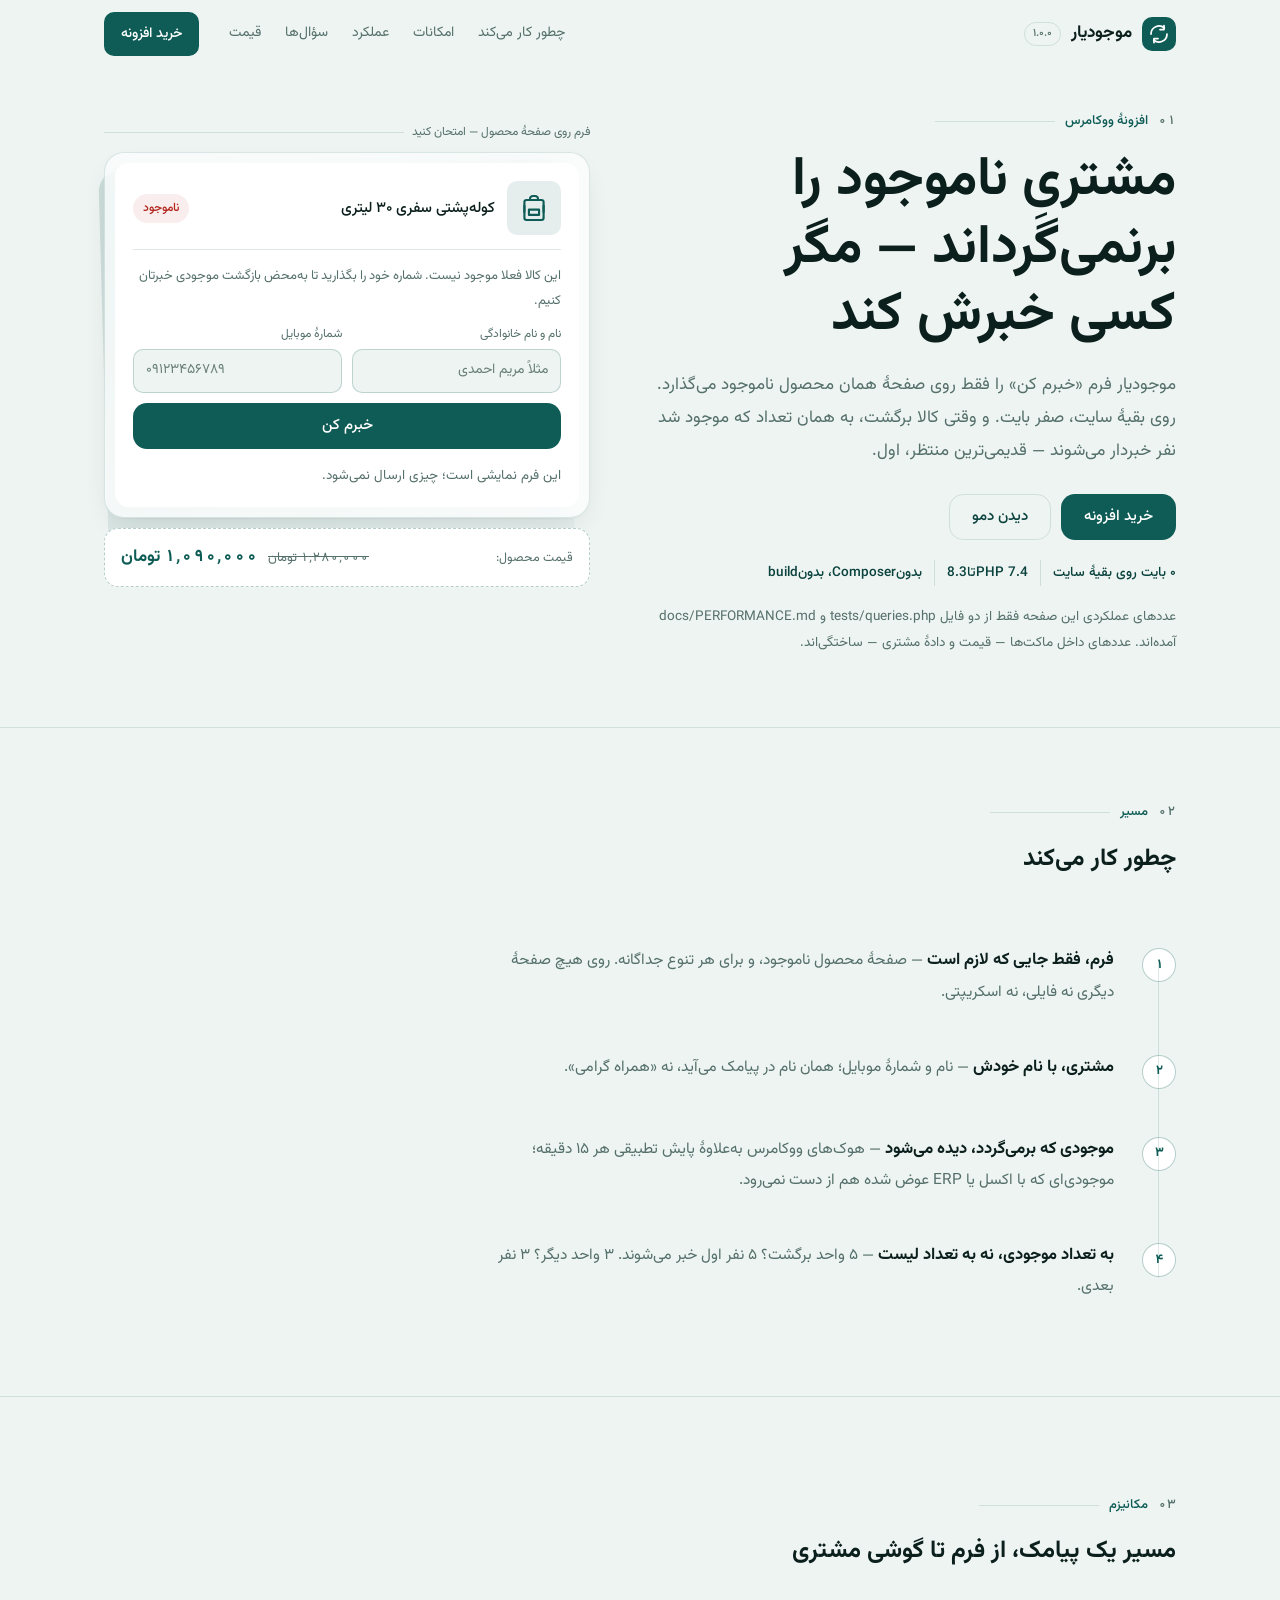
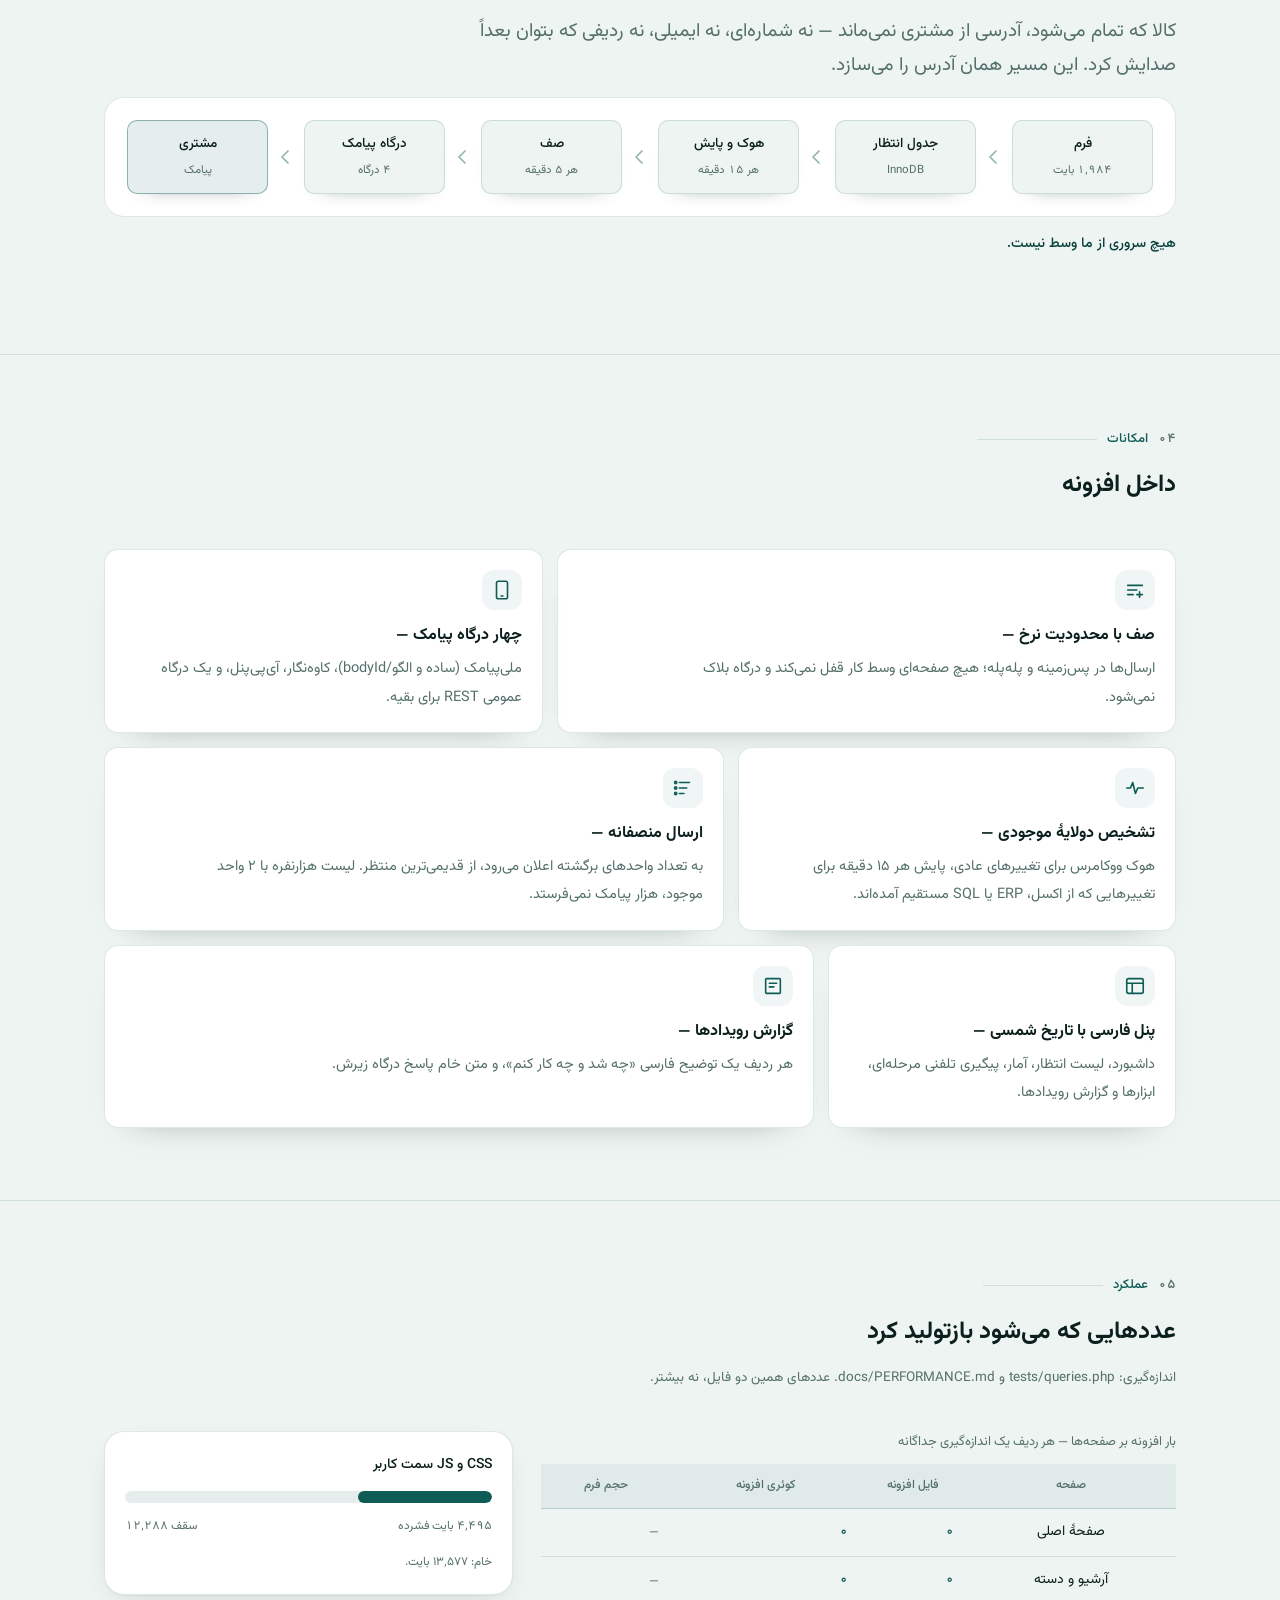
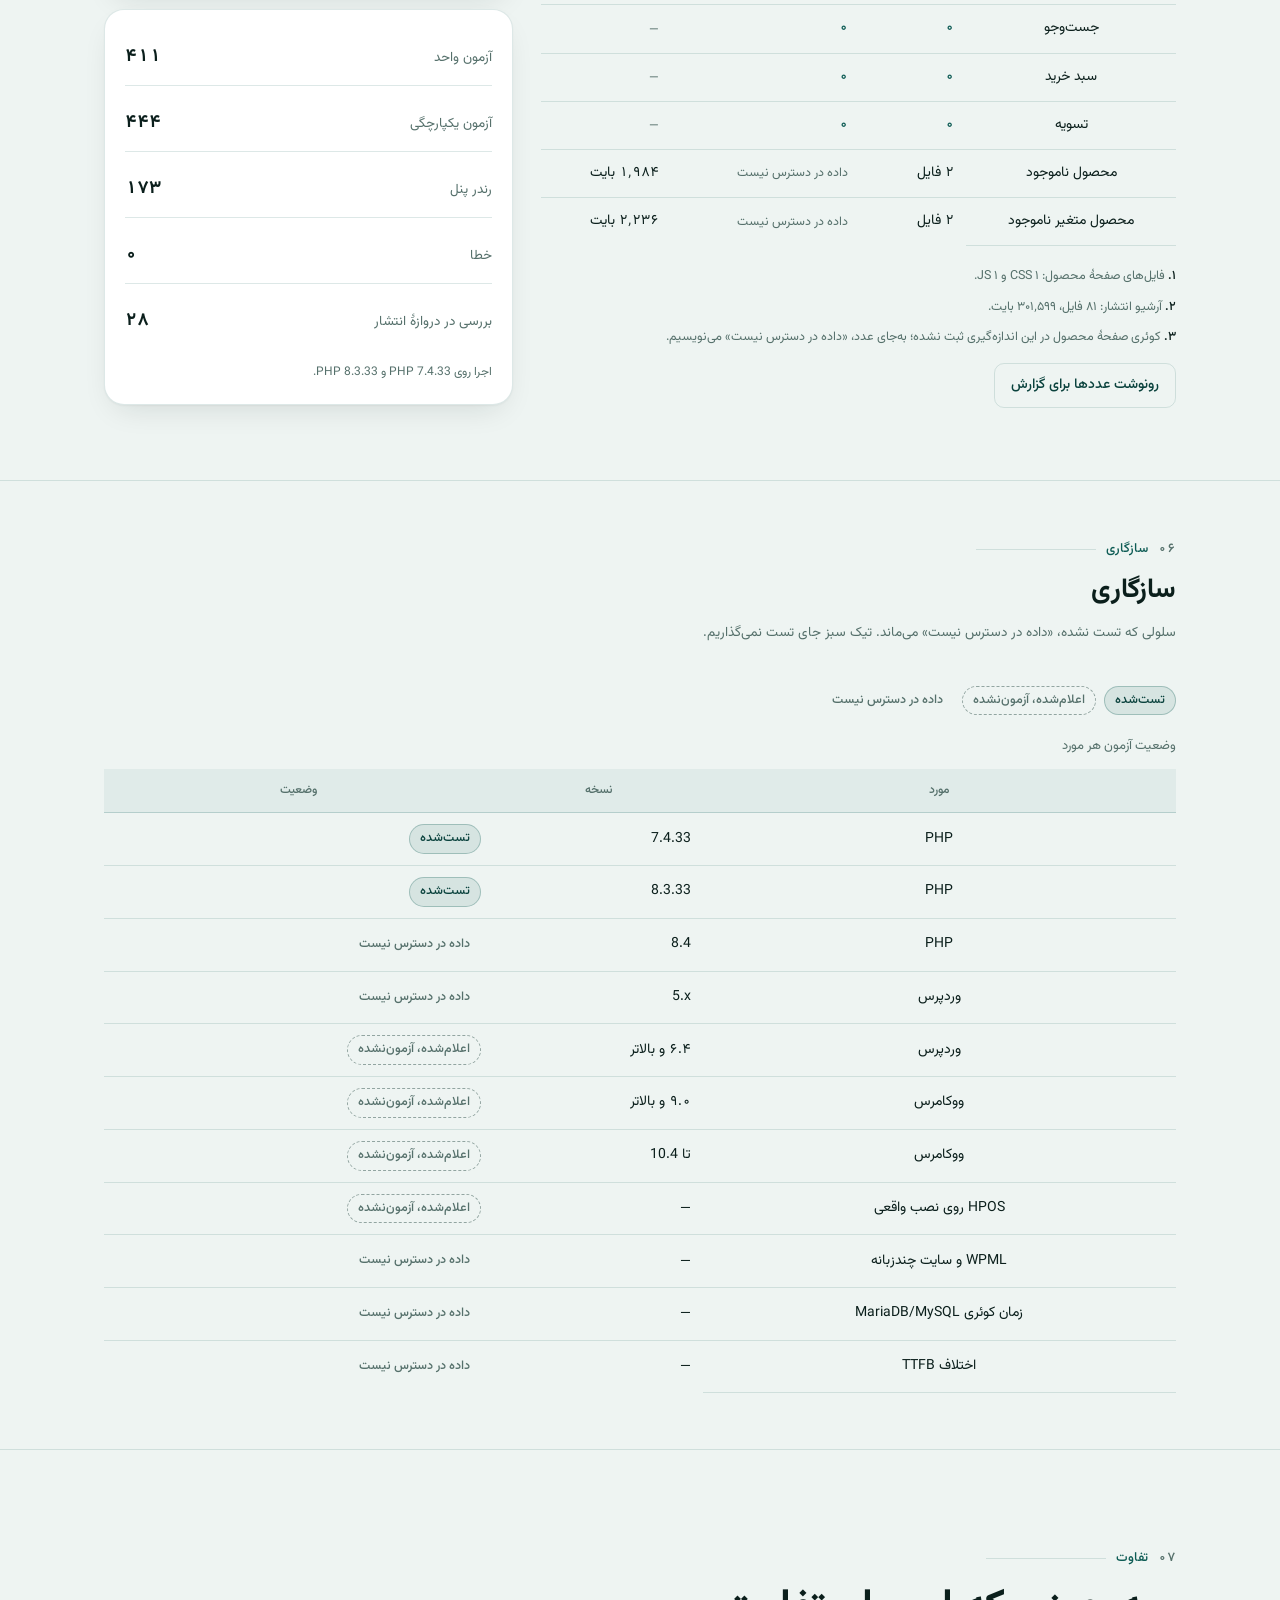
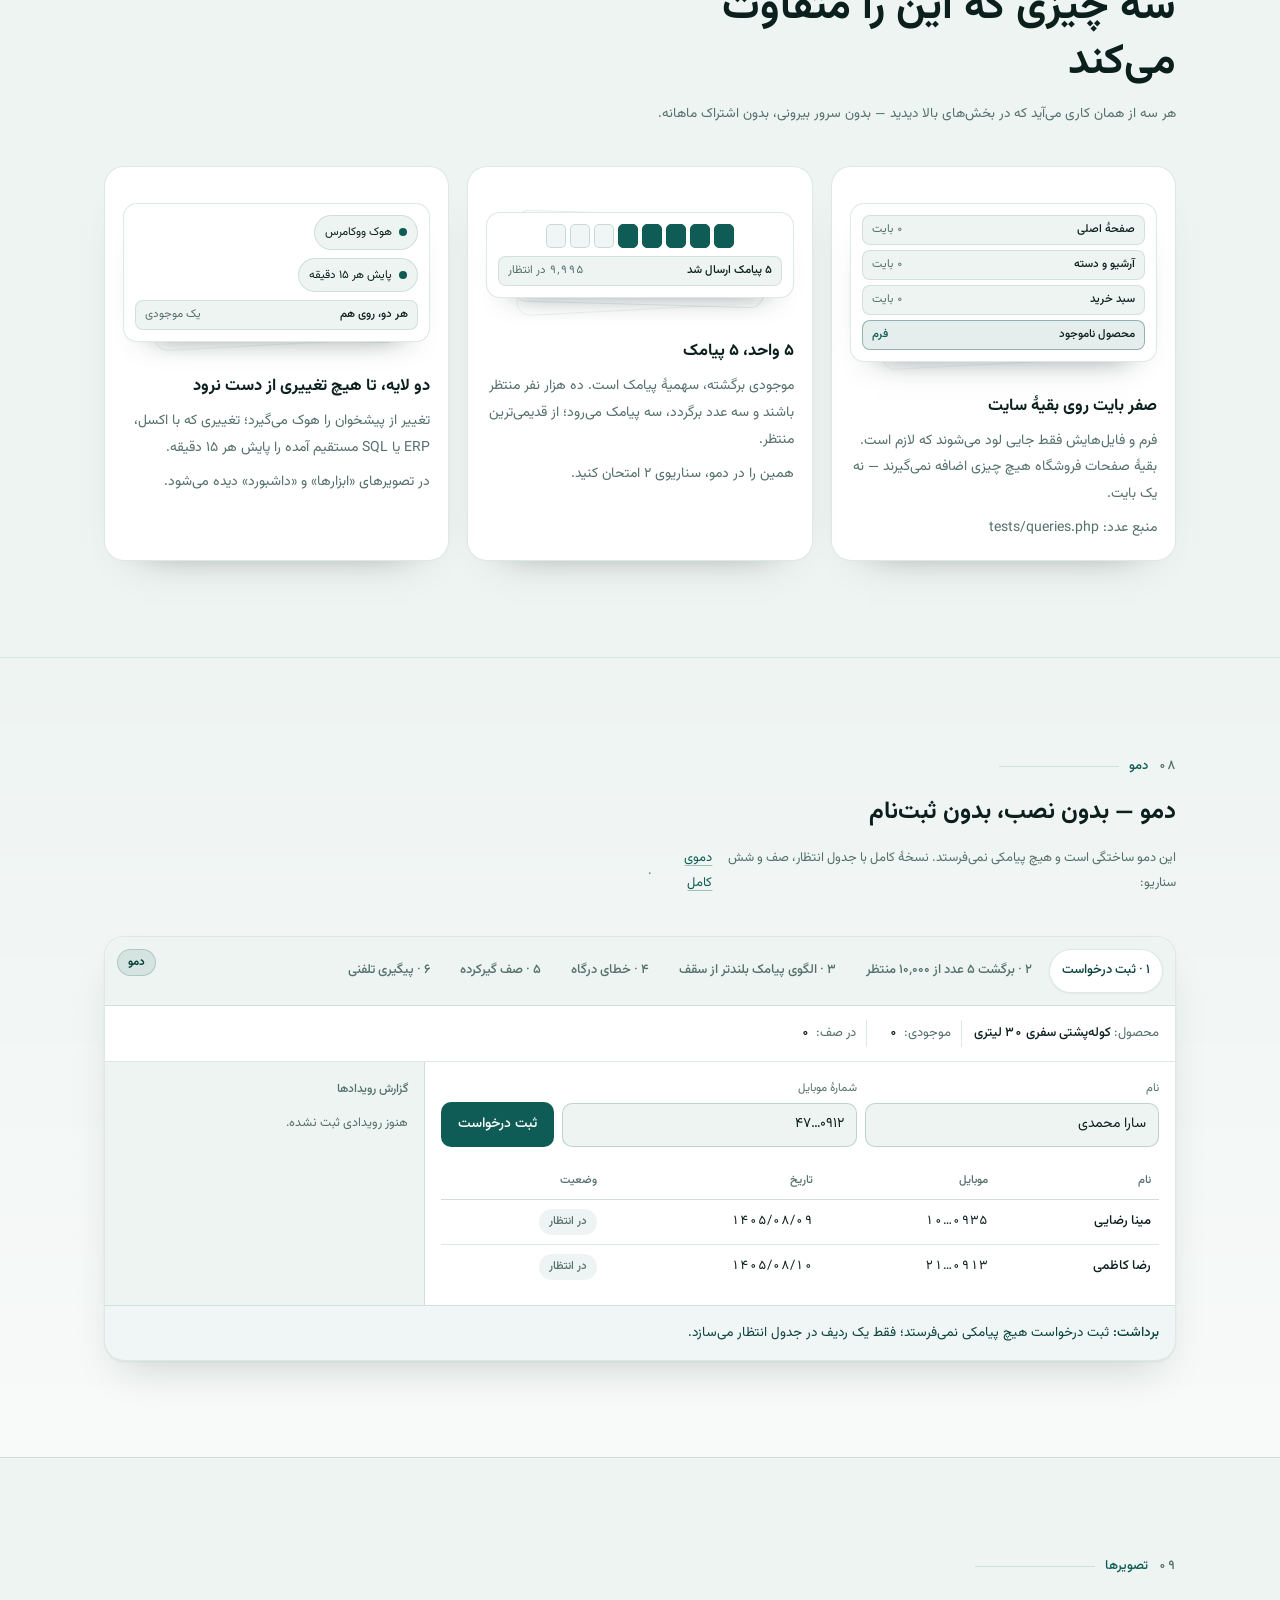
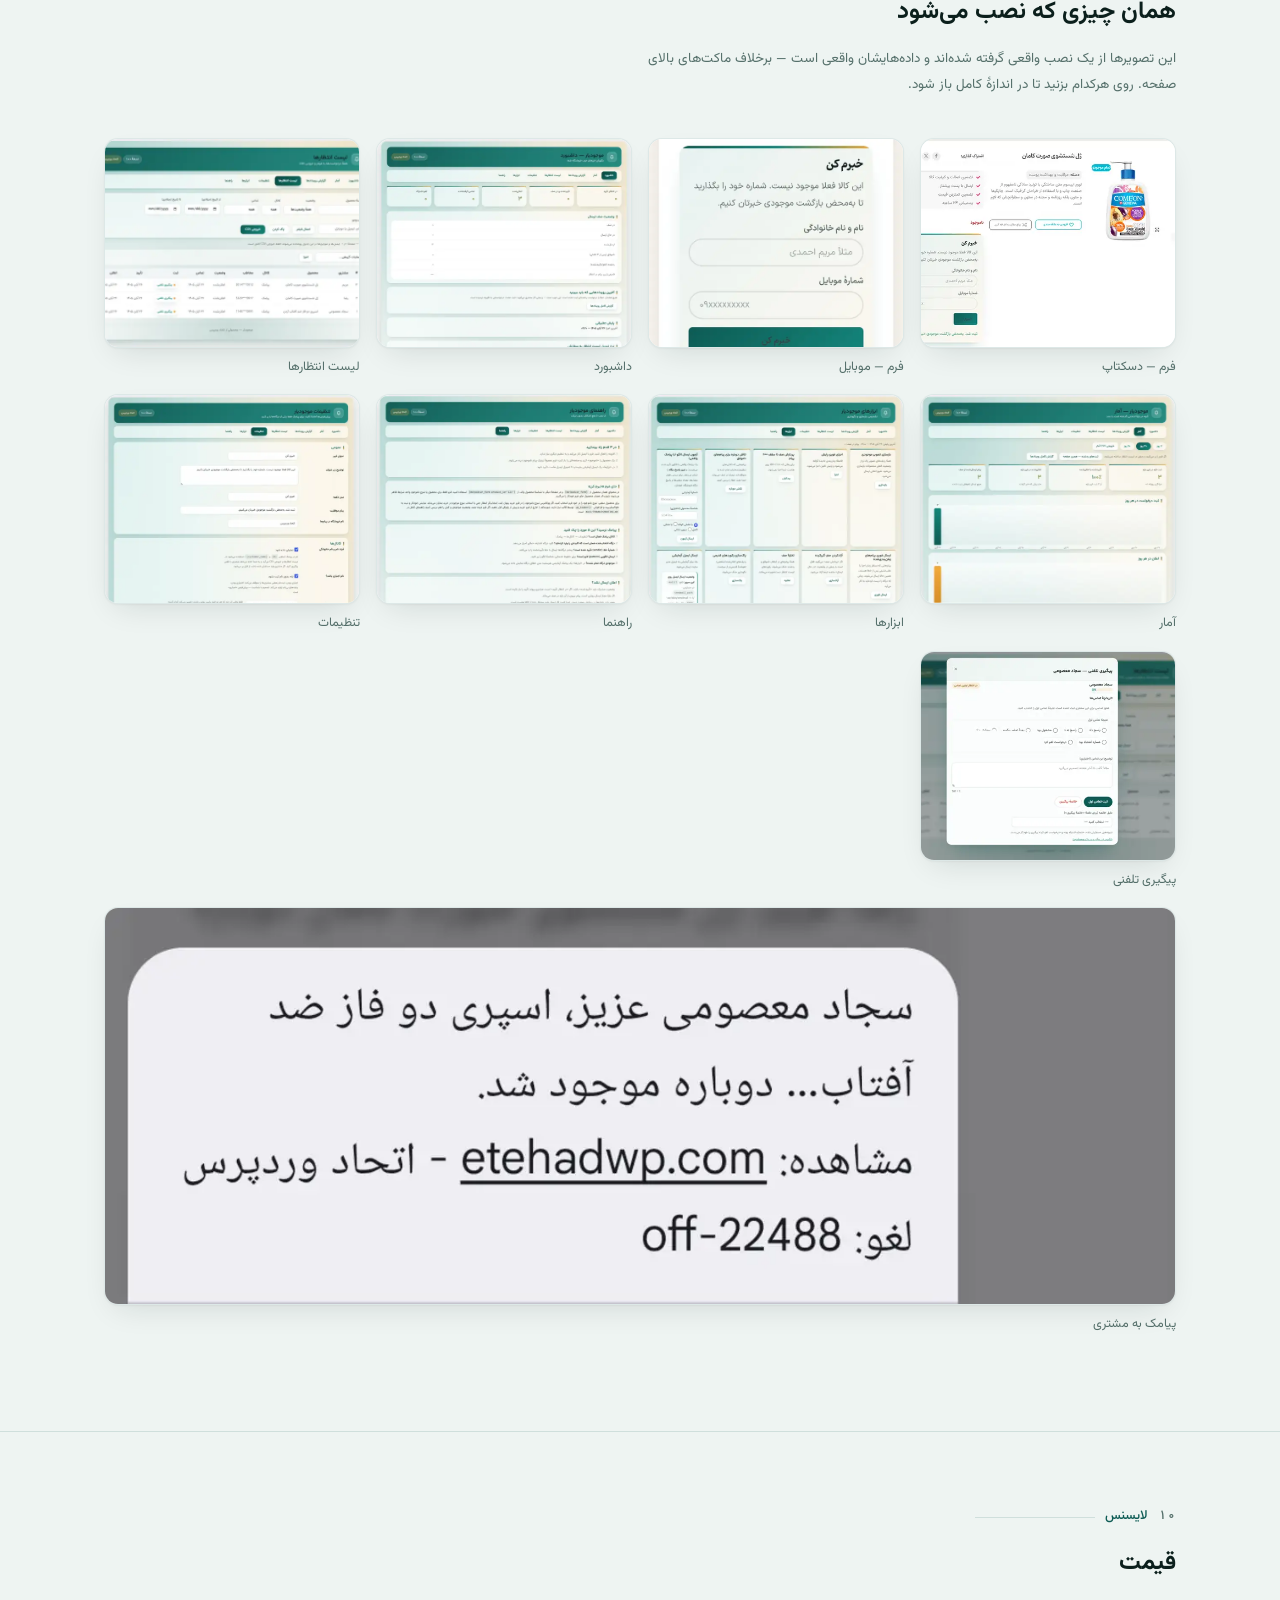
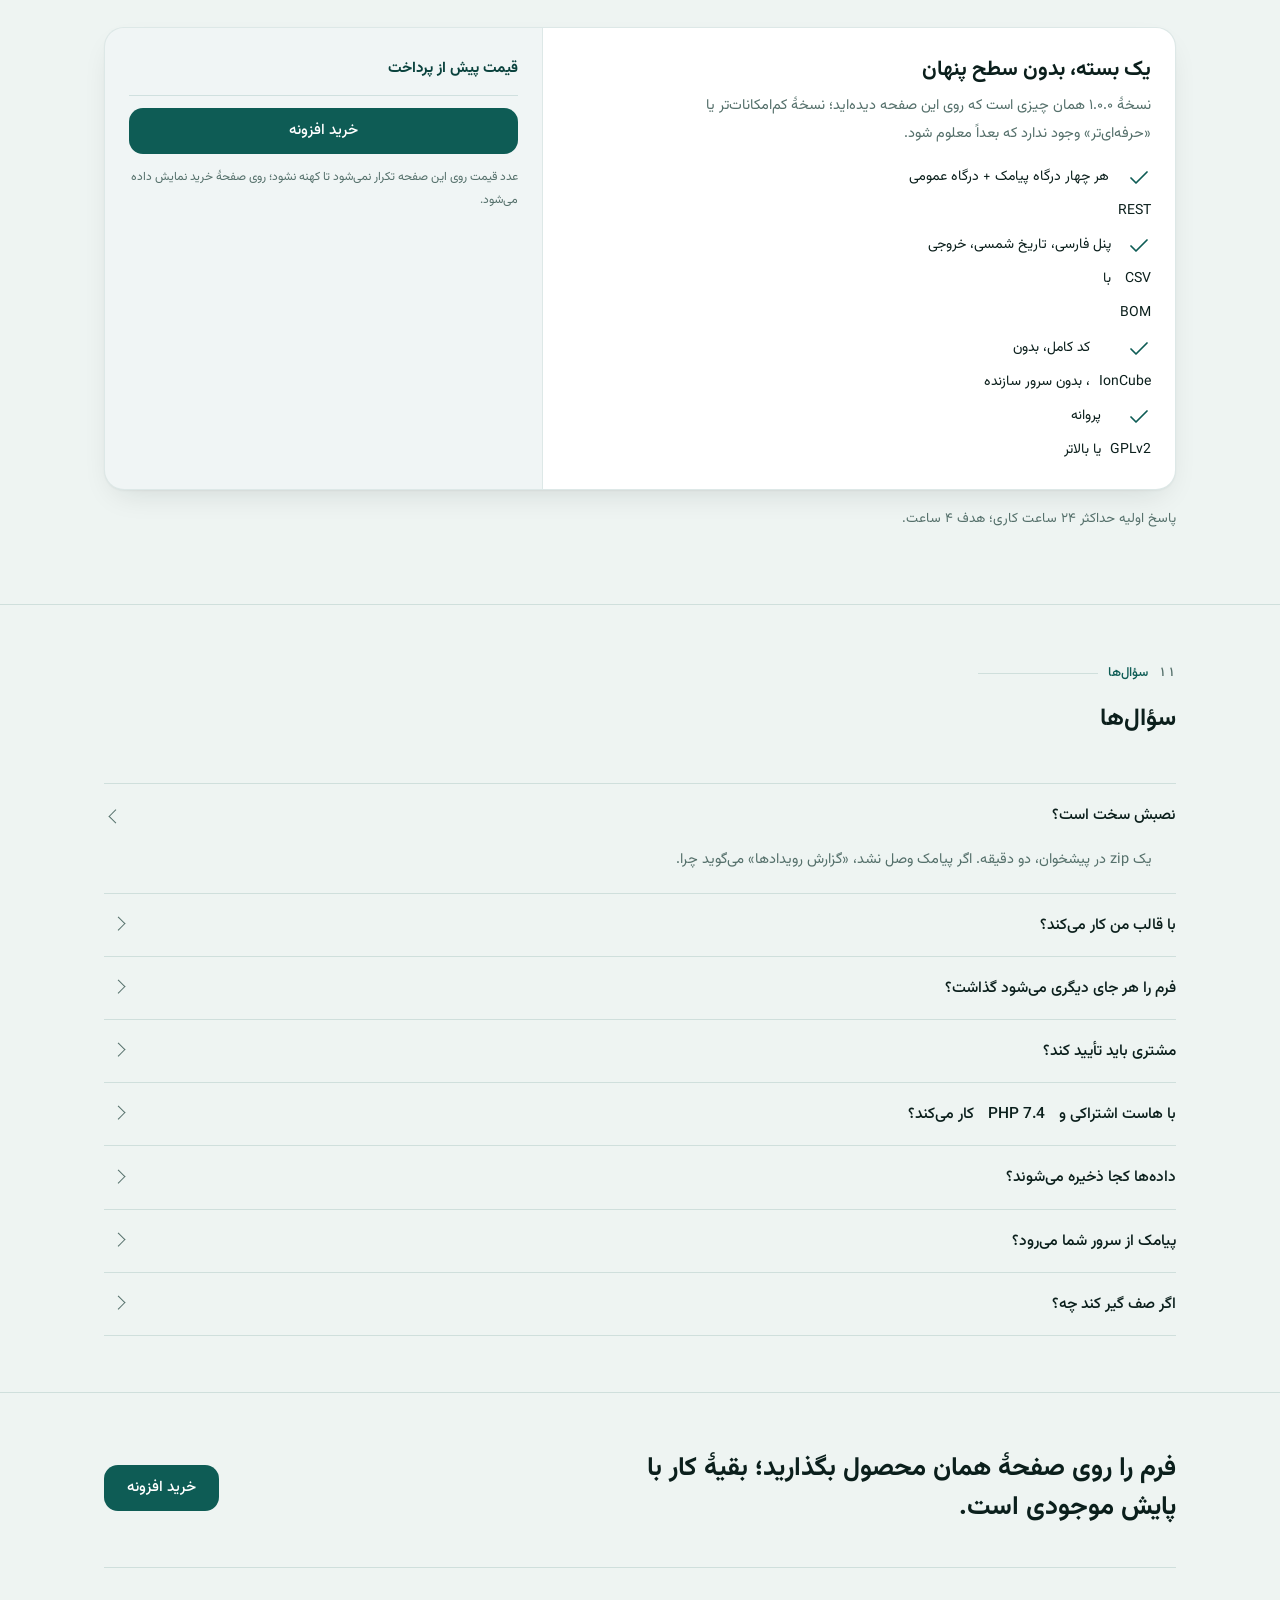
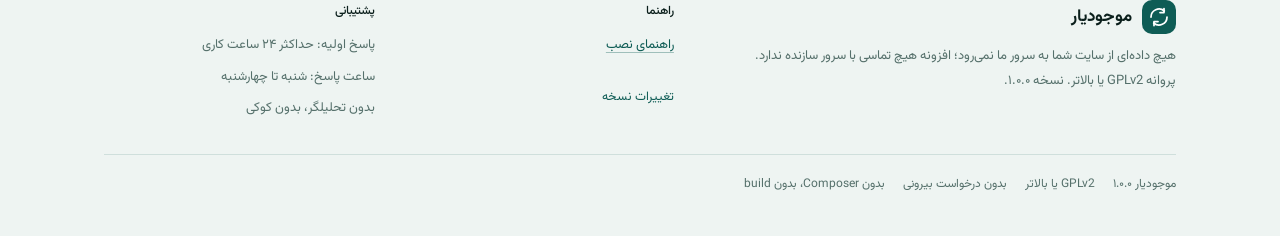
==== index.html @ 6d0782ad "Sell the product, not the gaps: replace section 07 and add depth - delete «چیزهایی که موجودیار ندارد" ====
<!DOCTYPE html>
<html lang="fa-IR" dir="rtl">
<head>
<meta charset="utf-8">
<meta name="viewport" content="width=device-width, initial-scale=1, viewport-fit=cover">
<title>موجودیار — فرم «خبرم کن» برای کالاهای ناموجود ووکامرس</title>
<meta name="description" content="موجودیار فرم «خبرم کن» را فقط روی صفحهٔ همان محصول ناموجود می‌گذارد. روی بقیهٔ سایت، صفر بایت. وقتی کالا برگشت، به تعداد واحدهای برگشته پیامک می‌رود؛ قدیمی‌ترین منتظر، اول.">
<meta name="color-scheme" content="light">
<meta name="theme-color" content="#EEF4F2">
<meta property="og:type" content="website">
<meta property="og:locale" content="fa_IR">
<meta property="og:site_name" content="موجودیار">
<meta property="og:title" content="موجودیار — فرم «خبرم کن» برای کالاهای ناموجود ووکامرس">
<meta property="og:description" content="فرم «خبرم کن» فقط روی صفحهٔ همان محصول ناموجود. وقتی کالا برگشت، به تعداد واحدهای برگشته پیامک می‌رود؛ قدیمی‌ترین منتظر، اول.">
<meta name="twitter:card" content="summary">
<link rel="icon" href="assets/favicon.svg" type="image/svg+xml">
<link rel="preload" href="fonts/Vazirmatn-Regular.woff2" as="font" type="font/woff2" crossorigin>
<link rel="preload" href="fonts/Vazirmatn-Bold.woff2" as="font" type="font/woff2" crossorigin>
<link rel="stylesheet" href="assets/style.css">
<script src="assets/app.js" defer></script>
</head>
<body id="top">

<a class="mjy-skip" href="#main">رفتن به متن اصلی</a>

<!-- ============ 0. HEADER ============ -->
<header class="mjy-header" id="site-header">
  <div class="mjy-wrap mjy-header-in">
    <a class="mjy-brand" href="#top">
      <span class="mjy-mark" aria-hidden="true">
        <svg width="24" height="24" viewBox="0 0 24 24" fill="none" stroke="currentColor" stroke-width="1.75" stroke-linecap="round" stroke-linejoin="round" aria-hidden="true">
          <path d="M4 12a8 8 0 0 1 13.3-6"></path>
          <path d="M20 12a8 8 0 0 1-13.3 6"></path>
          <path d="M17 3.5v4h-4"></path>
          <path d="M7 20.5v-4h4"></path>
        </svg>
      </span>
      <span>موجودیار</span>
      <span class="mjy-ver" title="نسخهٔ افزونه">۱.۰.۰</span>
    </a>

    <nav class="mjy-nav" aria-label="فهرست بخش‌های صفحه">
      <a href="#how">چطور کار می‌کند</a>
      <a href="#features">امکانات</a>
      <a href="#perf">عملکرد</a>
      <a href="#faq">سؤال‌ها</a>
      <a href="#pricing">قیمت</a>
    </nav>

    <a class="mjy-btn mjy-btn--primary mjy-btn--sm" href="#pricing">خرید افزونه</a>
  </div>

</header>

<div class="mjy-wrap mjy-mobile-nav-wrap">
  <nav class="mjy-mobile-nav" aria-label="فهرست کوتاه بخش‌ها">
    <a href="#how">چطور کار می‌کند</a>
    <a href="#perf">عملکرد</a>
    <a href="#pricing">قیمت</a>
  </nav>
</div>

<main id="main">

  <!-- ============ 1. HERO ============ -->
  <section class="mjy-wrap mjy-hero" aria-labelledby="hero-title">
    <div class="mjy-hero-copy">
      <p class="mjy-eyebrow"><span class="mjy-eyebrow-num">۰۱</span> افزونهٔ ووکامرس</p>
      <h1 id="hero-title">مشتریِ ناموجود را برنمی‌گرداند — مگر کسی خبرش کند</h1>
      <p class="mjy-hero-sub">موجودیار فرم «خبرم کن» را فقط روی صفحهٔ همان محصول ناموجود می‌گذارد. روی بقیهٔ سایت، صفر بایت. و وقتی کالا برگشت، به همان تعداد که موجود شد نفر خبردار می‌شوند — قدیمی‌ترین منتظر، اول.</p>

      <div class="mjy-hero-actions">
        <a class="mjy-btn mjy-btn--primary" href="#pricing">خرید افزونه</a>
        <a class="mjy-btn mjy-btn--ghost" href="#demo">دیدن دمو</a>
      </div>

      <ul class="mjy-spec">
        <li>۰ بایت روی بقیهٔ سایت</li>
        <li><span lang="en" dir="ltr" class="ltr">PHP 7.4</span> تا <span lang="en" dir="ltr" class="ltr">8.3</span></li>
        <li>بدون <span lang="en" dir="ltr" class="ltr">Composer</span>، بدون <span lang="en" dir="ltr" class="ltr">build</span></li>
      </ul>

      <p class="mjy-note mjy-hero-foot">عددهای عملکردی این صفحه فقط از دو فایل <span lang="en" dir="ltr" class="ltr">tests/queries.php</span> و <span lang="en" dir="ltr" class="ltr">docs/PERFORMANCE.md</span> آمده‌اند. عددهای داخل ماکت‌ها — قیمت و دادهٔ مشتری — ساختگی‌اند.</p>
    </div>

    <div class="mjy-hero-mock">
      <p class="mjy-mock-label">فرم روی صفحهٔ محصول — امتحان کنید</p>
      <div class="mjy-mock-shell mjy-glass">
        <div class="mjy-product">
          <div class="mjy-product-top">
            <span class="mjy-thumb" aria-hidden="true"><svg width="24" height="24" viewBox="0 0 24 24" fill="none" stroke="currentColor" stroke-width="1.6" stroke-linecap="round" stroke-linejoin="round" aria-hidden="true"><path d="M9 6V5.2A2.2 2.2 0 0 1 11.2 3h1.6A2.2 2.2 0 0 1 15 5.2V6"></path><path d="M6.4 6h11.2A1.6 1.6 0 0 1 19.2 7.6v11.8a1.6 1.6 0 0 1-1.6 1.6H6.4a1.6 1.6 0 0 1-1.6-1.6V7.6A1.6 1.6 0 0 1 6.4 6Z"></path><path d="M8.2 13.2h7.6v4H8.2z"></path><path d="M4.8 10.4v4.6M19.2 10.4v4.6"></path></svg></span>
            <div>
              <p class="mjy-product-name">کوله‌پشتی سفری ۳۰ لیتری</p>
            </div>
            <span class="mjy-oos">ناموجود</span>
          </div>

          <div class="mjy-product-rule" aria-hidden="true"></div>

          <form class="mjy-form" id="hero-form" novalidate>
            <p class="mjy-form-intro">این کالا فعلا موجود نیست. شماره خود را بگذارید تا به‌محض بازگشت موجودی خبرتان کنیم.</p>
            <div class="mjy-form-row">
              <div class="mjy-field">
                <label for="hero-name">نام و نام خانوادگی</label>
                <input class="mjy-input" id="hero-name" name="name" type="text" autocomplete="name" placeholder="مثلاً مریم احمدی">
              </div>
              <div class="mjy-field">
                <label for="hero-tel">شمارهٔ موبایل</label>
                <input class="mjy-input" id="hero-tel" name="tel" type="tel" inputmode="tel" autocomplete="tel" placeholder="۰۹۱۲۳۴۵۶۷۸۹">
              </div>
            </div>
            <p class="mjy-form-hint" id="hero-hint" hidden>نام و شمارهٔ موبایل را پر کنید.</p>
            <button class="mjy-btn mjy-btn--primary mjy-btn--block" type="submit" id="hero-cta">خبرم کن</button>
          </form>

          <div class="mjy-success" id="hero-success" role="status" aria-live="polite" hidden>
            <span class="mjy-success-mark" aria-hidden="true">
              <svg width="24" height="24" viewBox="0 0 24 24" fill="none" stroke="currentColor" stroke-width="2" stroke-linecap="round" stroke-linejoin="round" aria-hidden="true"><path d="M20 6 9 17l-5-5"></path></svg>
            </span>
            <div>
              <p>ثبت شد. به‌محض بازگشت موجودی خبرتان می‌کنیم.</p>
              <small id="hero-ok-line"></small>
            </div>
          </div>

          <p class="mjy-note" id="hero-fallback">این فرم نمایشی است؛ چیزی ارسال نمی‌شود.</p>
        </div>
      </div>

      <div class="mjy-price-box">
        <p class="mjy-price-box-label">قیمت محصول:</p>
        <p class="mjy-price-box-line"><s>۱٬۲۸۰٬۰۰۰ تومان</s> <b>۱٬۰۹۰٬۰۰۰ تومان</b></p>
      </div>
    </div>
  </section>

  <!-- ============ 2. HOW IT WORKS ============ -->
  <section class="mjy-section" id="how" aria-labelledby="how-title">
    <div class="mjy-wrap">
      <div class="mjy-sec-head">
        <p class="mjy-eyebrow"><span class="mjy-eyebrow-num">۰۲</span> مسیر</p>
        <h2 id="how-title">چطور کار می‌کند</h2>
      </div>

      <div class="mjy-steps" data-reveal>
        <div class="mjy-step">
          <span class="mjy-step-index" aria-hidden="true">۱</span>
          <div class="mjy-step-body">
            <p><strong>فرم، فقط جایی که لازم است</strong> — صفحهٔ محصول ناموجود، و برای هر تنوع جداگانه. روی هیچ صفحهٔ دیگری نه فایلی، نه اسکریپتی.</p>
          </div>
        </div>
        <div class="mjy-step">
          <span class="mjy-step-index" aria-hidden="true">۲</span>
          <div class="mjy-step-body">
            <p><strong>مشتری، با نام خودش</strong> — نام و شمارهٔ موبایل؛ همان نام در پیامک می‌آید، نه «همراه گرامی».</p>
          </div>
        </div>
        <div class="mjy-step">
          <span class="mjy-step-index" aria-hidden="true">۳</span>
          <div class="mjy-step-body">
            <p><strong>موجودی که برمی‌گردد، دیده می‌شود</strong> — هوک‌های ووکامرس به‌علاوهٔ پایش تطبیقی هر ۱۵ دقیقه؛ موجودی‌ای که با اکسل یا <span lang="en" dir="ltr" class="ltr">ERP</span> عوض شده هم از دست نمی‌رود.</p>
          </div>
        </div>
        <div class="mjy-step">
          <span class="mjy-step-index" aria-hidden="true">۴</span>
          <div class="mjy-step-body">
            <p><strong>به تعداد موجودی، نه به تعداد لیست</strong> — ۵ واحد برگشت؟ ۵ نفر اول خبر می‌شوند. ۳ واحد دیگر؟ ۳ نفر بعدی.</p>
          </div>
        </div>
      </div>
    </div>
  </section>

  <!-- ============ 3. MECHANISM ============ -->
  <section class="mjy-section mjy-section--air" id="mechanism" aria-labelledby="mech-title">
    <div class="mjy-wrap">
      <div class="mjy-sec-head">
        <p class="mjy-eyebrow"><span class="mjy-eyebrow-num">۰۳</span> مکانیزم</p>
        <h2 id="mech-title">مسیر یک پیامک، از فرم تا گوشی مشتری</h2>
      </div>

      <div class="mjy-mech">
        <p class="mjy-mech-lead">کالا که تمام می‌شود، آدرسی از مشتری نمی‌ماند — نه شماره‌ای، نه ایمیلی، نه ردیفی که بتوان بعداً صدایش کرد. این مسیر همان آدرس را می‌سازد.</p>
        <div class="mjy-flow" data-reveal>
          <div class="mjy-node">
            <b>فرم</b>
            <span>۱٬۹۸۴ بایت</span>
          </div>
          <svg class="mjy-arrow" width="24" height="24" viewBox="0 0 24 24" fill="none" stroke="currentColor" stroke-width="1.75" stroke-linecap="round" stroke-linejoin="round" aria-hidden="true"><path d="M14 6l-6 6 6 6"></path></svg>
          <div class="mjy-node">
            <b>جدول انتظار</b>
            <span><span lang="en" dir="ltr" class="ltr">InnoDB</span></span>
          </div>
          <svg class="mjy-arrow" width="24" height="24" viewBox="0 0 24 24" fill="none" stroke="currentColor" stroke-width="1.75" stroke-linecap="round" stroke-linejoin="round" aria-hidden="true"><path d="M14 6l-6 6 6 6"></path></svg>
          <div class="mjy-node">
            <b>هوک و پایش</b>
            <span>هر ۱۵ دقیقه</span>
          </div>
          <svg class="mjy-arrow" width="24" height="24" viewBox="0 0 24 24" fill="none" stroke="currentColor" stroke-width="1.75" stroke-linecap="round" stroke-linejoin="round" aria-hidden="true"><path d="M14 6l-6 6 6 6"></path></svg>
          <div class="mjy-node">
            <b>صف</b>
            <span>هر ۵ دقیقه</span>
          </div>
          <svg class="mjy-arrow" width="24" height="24" viewBox="0 0 24 24" fill="none" stroke="currentColor" stroke-width="1.75" stroke-linecap="round" stroke-linejoin="round" aria-hidden="true"><path d="M14 6l-6 6 6 6"></path></svg>
          <div class="mjy-node">
            <b>درگاه پیامک</b>
            <span>۴ درگاه</span>
          </div>
          <svg class="mjy-arrow" width="24" height="24" viewBox="0 0 24 24" fill="none" stroke="currentColor" stroke-width="1.75" stroke-linecap="round" stroke-linejoin="round" aria-hidden="true"><path d="M14 6l-6 6 6 6"></path></svg>
          <div class="mjy-node mjy-node--accent">
            <b>مشتری</b>
            <span>پیامک</span>
          </div>
        </div>
        <p class="mjy-mech-note">هیچ سروری از ما وسط نیست.</p>
      </div>
    </div>
  </section>

  <!-- ============ 4. FEATURES ============ -->
  <section class="mjy-section" id="features" aria-labelledby="feat-title">
    <div class="mjy-wrap">
      <div class="mjy-sec-head">
        <p class="mjy-eyebrow"><span class="mjy-eyebrow-num">۰۴</span> امکانات</p>
        <h2 id="feat-title">داخل افزونه</h2>
      </div>

      <div class="mjy-features" data-reveal>
        <article class="mjy-feature">
          <svg width="24" height="24" viewBox="0 0 24 24" fill="none" stroke="currentColor" stroke-width="1.75" stroke-linecap="round" stroke-linejoin="round" aria-hidden="true"><path d="M4 7h16M4 12h10M4 17h6"></path><path d="M17 14v6M20 17h-6"></path></svg>
          <b>صف با محدودیت نرخ —</b>
          <p>ارسال‌ها در پس‌زمینه و پله‌پله؛ هیچ صفحه‌ای وسط کار قفل نمی‌کند و درگاه بلاک نمی‌شود.</p>
        </article>

        <article class="mjy-feature">
          <svg width="24" height="24" viewBox="0 0 24 24" fill="none" stroke="currentColor" stroke-width="1.75" stroke-linecap="round" stroke-linejoin="round" aria-hidden="true"><rect x="6" y="2.5" width="12" height="19" rx="2"></rect><path d="M11 18.5h2"></path></svg>
          <b>چهار درگاه پیامک —</b>
          <p>ملی‌پیامک (ساده و الگو/<span lang="en" dir="ltr" class="ltr">bodyId</span>)، کاوه‌نگار، آی‌پی‌پنل، و یک درگاه عمومی <span lang="en" dir="ltr" class="ltr">REST</span> برای بقیه.</p>
        </article>

        <article class="mjy-feature">
          <svg width="24" height="24" viewBox="0 0 24 24" fill="none" stroke="currentColor" stroke-width="1.75" stroke-linecap="round" stroke-linejoin="round" aria-hidden="true"><path d="M3 12h4l2.5-6 3 12 2.5-6H21"></path></svg>
          <b>تشخیص دولایهٔ موجودی —</b>
          <p>هوک ووکامرس برای تغییرهای عادی، پایش هر ۱۵ دقیقه برای تغییرهایی که از اکسل، <span lang="en" dir="ltr" class="ltr">ERP</span> یا <span lang="en" dir="ltr" class="ltr">SQL</span> مستقیم آمده‌اند.</p>
        </article>

        <article class="mjy-feature">
          <svg width="24" height="24" viewBox="0 0 24 24" fill="none" stroke="currentColor" stroke-width="1.75" stroke-linecap="round" stroke-linejoin="round" aria-hidden="true"><path d="M8 6h11M8 12h8M8 18h5"></path><circle cx="4" cy="6" r="1.2"></circle><circle cx="4" cy="12" r="1.2"></circle><circle cx="4" cy="18" r="1.2"></circle></svg>
          <b>ارسال منصفانه —</b>
          <p>به تعداد واحدهای برگشته اعلان می‌رود، از قدیمی‌ترین منتظر. لیست هزارنفره با ۲ واحد موجود، هزار پیامک نمی‌فرستد.</p>
        </article>

        <article class="mjy-feature">
          <svg width="24" height="24" viewBox="0 0 24 24" fill="none" stroke="currentColor" stroke-width="1.75" stroke-linecap="round" stroke-linejoin="round" aria-hidden="true"><rect x="3" y="4" width="18" height="16" rx="2"></rect><path d="M3 9h18M9 9v11"></path></svg>
          <b>پنل فارسی با تاریخ شمسی —</b>
          <p>داشبورد، لیست انتظار، آمار، پیگیری تلفنی مرحله‌ای، ابزارها و گزارش رویدادها.</p>
        </article>

        <article class="mjy-feature">
          <svg width="24" height="24" viewBox="0 0 24 24" fill="none" stroke="currentColor" stroke-width="1.75" stroke-linecap="round" stroke-linejoin="round" aria-hidden="true"><path d="M5 4h14a1 1 0 0 1 1 1v14a1 1 0 0 1-1 1H5a1 1 0 0 1-1-1V5a1 1 0 0 1 1-1Z"></path><path d="M8 9h8M8 13h5"></path></svg>
          <b>گزارش رویدادها —</b>
          <p>هر ردیف یک توضیح فارسی «چه شد و چه کار کنم»، و متن خام پاسخ درگاه زیرش.</p>
        </article>
      </div>
    </div>
  </section>

  <!-- ============ 5. PERFORMANCE ============ -->
  <section class="mjy-section" id="perf" aria-labelledby="perf-title">
    <div class="mjy-wrap">
      <div class="mjy-sec-head">
        <p class="mjy-eyebrow"><span class="mjy-eyebrow-num">۰۵</span> عملکرد</p>
        <h2 id="perf-title">عددهایی که می‌شود بازتولید کرد</h2>
        <p class="mjy-note">اندازه‌گیری: <span lang="en" dir="ltr" class="ltr">tests/queries.php</span> و <span lang="en" dir="ltr" class="ltr">docs/PERFORMANCE.md</span>. عددهای همین دو فایل، نه بیشتر.</p>
      </div>

      <div class="mjy-perf" data-reveal>
        <div>
          <div class="mjy-table-scroll" role="region" aria-label="جدول بار افزونه بر صفحه‌ها" tabindex="0">
            <table class="mjy-table">
              <caption>بار افزونه بر صفحه‌ها — هر ردیف یک اندازه‌گیری جداگانه</caption>
              <thead>
                <tr>
                  <th scope="col">صفحه</th>
                  <th scope="col">فایل افزونه</th>
                  <th scope="col">کوئری افزونه</th>
                  <th scope="col">حجم فرم</th>
                </tr>
              </thead>
              <tbody>
                <tr>
                  <th scope="row" class="mjy-rowhead">صفحهٔ اصلی</th>
                  <td class="num zero">۰</td>
                  <td class="num zero">۰</td>
                  <td class="na">—</td>
                </tr>
                <tr>
                  <th scope="row" class="mjy-rowhead">آرشیو و دسته</th>
                  <td class="num zero">۰</td>
                  <td class="num zero">۰</td>
                  <td class="na">—</td>
                </tr>
                <tr>
                  <th scope="row" class="mjy-rowhead">جست‌وجو</th>
                  <td class="num zero">۰</td>
                  <td class="num zero">۰</td>
                  <td class="na">—</td>
                </tr>
                <tr>
                  <th scope="row" class="mjy-rowhead">سبد خرید</th>
                  <td class="num zero">۰</td>
                  <td class="num zero">۰</td>
                  <td class="na">—</td>
                </tr>
                <tr>
                  <th scope="row" class="mjy-rowhead">تسویه</th>
                  <td class="num zero">۰</td>
                  <td class="num zero">۰</td>
                  <td class="na">—</td>
                </tr>
                <tr>
                  <th scope="row" class="mjy-rowhead">محصول ناموجود</th>
                  <td class="num">۲ فایل</td>
                  <td class="na">داده در دسترس نیست</td>
                  <td class="num">۱٬۹۸۴ بایت</td>
                </tr>
                <tr>
                  <th scope="row" class="mjy-rowhead">محصول متغیر ناموجود</th>
                  <td class="num">۲ فایل</td>
                  <td class="na">داده در دسترس نیست</td>
                  <td class="num">۲٬۲۳۶ بایت</td>
                </tr>
              </tbody>
            </table>
          </div>

          <div class="mjy-footnotes">
            <p><b>۱.</b> فایل‌های صفحهٔ محصول: ۱ <span lang="en" dir="ltr" class="ltr">CSS</span> و ۱ <span lang="en" dir="ltr" class="ltr">JS</span>.</p>
            <p><b>۲.</b> آرشیو انتشار: ۸۱ فایل، ۳۰۱٬۵۹۹ بایت.</p>
            <p><b>۳.</b> کوئری صفحهٔ محصول در این اندازه‌گیری ثبت نشده؛ به‌جای عدد، «داده در دسترس نیست» می‌نویسیم.</p>
          </div>
          <div class="mjy-copy-row">
            <button class="mjy-btn mjy-btn--ghost mjy-btn--sm" type="button" data-copy hidden>رونوشت عددها برای گزارش</button>
            <p class="mjy-note mjy-note--xs" data-copy-msg hidden></p>
          </div>
        </div>

        <div class="mjy-perf-side">
          <div class="mjy-card mjy-gauge">
            <p class="mjy-gauge-title"><span lang="en" dir="ltr" class="ltr">CSS</span> و <span lang="en" dir="ltr" class="ltr">JS</span> سمت کاربر</p>
            <div class="mjy-gauge-track" role="img" aria-label="۴٬۴۹۵ بایت فشرده از سقف ۱۲٬۲۸۸ بایت">
              <div class="mjy-gauge-fill"></div>
            </div>
            <div class="mjy-gauge-legend">
              <span>۴٬۴۹۵ بایت فشرده</span>
              <span>سقف ۱۲٬۲۸۸</span>
            </div>
            <p class="mjy-note mjy-note--xs">خام: ۱۳٬۵۷۷ بایت.</p>
          </div>

          <div class="mjy-card mjy-gauge">
            <div class="mjy-stats">
              <div class="mjy-stat"><span>آزمون واحد</span><b>۴۱۱</b></div>
              <div class="mjy-stat"><span>آزمون یکپارچگی</span><b>۴۴۴</b></div>
              <div class="mjy-stat"><span>رندر پنل</span><b>۱۷۳</b></div>
              <div class="mjy-stat"><span>خطا</span><b>۰</b></div>
              <div class="mjy-stat"><span>بررسی در دروازهٔ انتشار</span><b>۲۸</b></div>
            </div>
            <p class="mjy-note mjy-note--xs">اجرا روی <span lang="en" dir="ltr" class="ltr">PHP 7.4.33</span> و <span lang="en" dir="ltr" class="ltr">PHP 8.3.33</span>.</p>
          </div>
        </div>
      </div>
    </div>
  </section>

  <!-- ============ 6. COMPATIBILITY ============ -->
  <section class="mjy-section mjy-section--dense" id="compat" aria-labelledby="compat-title">
    <div class="mjy-wrap">
      <div class="mjy-sec-head">
        <p class="mjy-eyebrow"><span class="mjy-eyebrow-num">۰۶</span> سازگاری</p>
        <h2 id="compat-title" class="mjy-h2-sm">سازگاری</h2>
        <p class="mjy-note">سلولی که تست نشده، «داده در دسترس نیست» می‌ماند. تیک سبز جای تست نمی‌گذاریم.</p>
      </div>

      <div class="mjy-compat-head">
        <div class="mjy-legend" aria-label="راهنمای وضعیت‌ها">
          <span class="mjy-state mjy-state--tested">تست‌شده</span>
          <span class="mjy-state mjy-state--declared">اعلام‌شده، آزمون‌نشده</span>
          <span class="mjy-state mjy-state--unknown">داده در دسترس نیست</span>
        </div>
      </div>

      <div class="mjy-table-scroll" role="region" aria-label="جدول سازگاری" tabindex="0">
        <table class="mjy-table">
          <caption>وضعیت آزمون هر مورد</caption>
          <thead>
            <tr>
              <th scope="col">مورد</th>
              <th scope="col">نسخه</th>
              <th scope="col">وضعیت</th>
            </tr>
          </thead>
          <tbody>
            <tr>
              <th scope="row" class="mjy-rowhead"><span lang="en" dir="ltr" class="ltr">PHP</span></th>
              <td class="num"><span lang="en" dir="ltr" class="ltr">7.4.33</span></td>
              <td><span class="mjy-state mjy-state--tested">تست‌شده</span></td>
            </tr>
            <tr>
              <th scope="row" class="mjy-rowhead"><span lang="en" dir="ltr" class="ltr">PHP</span></th>
              <td class="num"><span lang="en" dir="ltr" class="ltr">8.3.33</span></td>
              <td><span class="mjy-state mjy-state--tested">تست‌شده</span></td>
            </tr>
            <tr>
              <th scope="row" class="mjy-rowhead"><span lang="en" dir="ltr" class="ltr">PHP</span></th>
              <td class="num"><span lang="en" dir="ltr" class="ltr">8.4</span></td>
              <td><span class="mjy-state mjy-state--unknown">داده در دسترس نیست</span></td>
            </tr>
            <tr>
              <th scope="row" class="mjy-rowhead">وردپرس</th>
              <td class="num"><span lang="en" dir="ltr" class="ltr">5.x</span></td>
              <td><span class="mjy-state mjy-state--unknown">داده در دسترس نیست</span></td>
            </tr>
            <tr>
              <th scope="row" class="mjy-rowhead">وردپرس</th>
              <td class="num">۶.۴ و بالاتر</td>
              <td><span class="mjy-state mjy-state--declared">اعلام‌شده، آزمون‌نشده</span></td>
            </tr>
            <tr>
              <th scope="row" class="mjy-rowhead">ووکامرس</th>
              <td class="num">۹.۰ و بالاتر</td>
              <td><span class="mjy-state mjy-state--declared">اعلام‌شده، آزمون‌نشده</span></td>
            </tr>
            <tr>
              <th scope="row" class="mjy-rowhead">ووکامرس</th>
              <td class="num">تا <span lang="en" dir="ltr" class="ltr">10.4</span></td>
              <td><span class="mjy-state mjy-state--declared">اعلام‌شده، آزمون‌نشده</span></td>
            </tr>
            <tr>
              <th scope="row" class="mjy-rowhead"><span lang="en" dir="ltr" class="ltr">HPOS</span> روی نصب واقعی</th>
              <td class="num">—</td>
              <td><span class="mjy-state mjy-state--declared">اعلام‌شده، آزمون‌نشده</span></td>
            </tr>
            <tr>
              <th scope="row" class="mjy-rowhead"><span lang="en" dir="ltr" class="ltr">WPML</span> و سایت چندزبانه</th>
              <td class="num">—</td>
              <td><span class="mjy-state mjy-state--unknown">داده در دسترس نیست</span></td>
            </tr>
            <tr>
              <th scope="row" class="mjy-rowhead">زمان کوئری <span lang="en" dir="ltr" class="ltr">MySQL</span>/<span lang="en" dir="ltr" class="ltr">MariaDB</span></th>
              <td class="num">—</td>
              <td><span class="mjy-state mjy-state--unknown">داده در دسترس نیست</span></td>
            </tr>
            <tr>
              <th scope="row" class="mjy-rowhead">اختلاف <span lang="en" dir="ltr" class="ltr">TTFB</span></th>
              <td class="num">—</td>
              <td><span class="mjy-state mjy-state--unknown">داده در دسترس نیست</span></td>
            </tr>
          </tbody>
        </table>
      </div>
    </div>
  </section>

  <!-- ============ 7. SPOTLIGHT ============ -->
  <section class="mjy-section mjy-section--air" id="spotlight" aria-labelledby="spot-title">
    <div class="mjy-wrap">
      <div class="mjy-sec-head">
        <p class="mjy-eyebrow"><span class="mjy-eyebrow-num">۰۷</span> تفاوت</p>
        <h2 id="spot-title" class="mjy-h2-lg">سه چیزی که این را متفاوت می‌کند</h2>
        <p class="mjy-note">هر سه از همان کاری می‌آید که در بخش‌های بالا دیدید — بدون سرور بیرونی، بدون اشتراک ماهانه.</p>
      </div>

      <div class="mjy-spots" data-reveal>
        <article class="mjy-spot">
          <div class="mjy-spot-visual" aria-hidden="true">
            <div class="mjy-spot-face">
              <span class="mjy-spot-row"><b>صفحهٔ اصلی</b><i>۰ بایت</i></span>
              <span class="mjy-spot-row"><b>آرشیو و دسته</b><i>۰ بایت</i></span>
              <span class="mjy-spot-row"><b>سبد خرید</b><i>۰ بایت</i></span>
              <span class="mjy-spot-row is-hot"><b>محصول ناموجود</b><i>فرم</i></span>
            </div>
          </div>
          <h3>صفر بایت روی بقیهٔ سایت</h3>
          <p>فرم و فایل‌هایش فقط جایی لود می‌شوند که لازم است. بقیهٔ صفحات فروشگاه هیچ چیزی اضافه نمی‌گیرند — نه یک بایت.</p>
          <p class="mjy-spot-fact">منبع عدد: <span lang="en" dir="ltr" class="ltr">tests/queries.php</span></p>
        </article>

        <article class="mjy-spot">
          <div class="mjy-spot-visual" aria-hidden="true">
            <div class="mjy-spot-face mjy-spot-face--queue">
              <span class="mjy-spot-cells">
                <i class="mjy-spot-cell is-on"></i><i class="mjy-spot-cell is-on"></i><i class="mjy-spot-cell is-on"></i><i class="mjy-spot-cell is-on"></i><i class="mjy-spot-cell is-on"></i>
                <i class="mjy-spot-cell"></i><i class="mjy-spot-cell"></i><i class="mjy-spot-cell"></i>
              </span>
              <span class="mjy-spot-row"><b>۵ پیامک ارسال شد</b><i>۹٬۹۹۵ در انتظار</i></span>
            </div>
          </div>
          <h3>۵ واحد، ۵ پیامک</h3>
          <p>موجودی برگشته، سهمیهٔ پیامک است. ده هزار نفر منتظر باشند و سه عدد برگردد، سه پیامک می‌رود؛ از قدیمی‌ترین منتظر.</p>
          <p class="mjy-spot-fact">همین را در دمو، سناریوی ۲ امتحان کنید.</p>
        </article>

        <article class="mjy-spot">
          <div class="mjy-spot-visual" aria-hidden="true">
            <div class="mjy-spot-face mjy-spot-face--layers">
              <span class="mjy-spot-chip"><i class="mjy-spot-dot mjy-spot-dot--pulse"></i>هوک ووکامرس</span>
              <span class="mjy-spot-chip"><i class="mjy-spot-dot"></i>پایش هر ۱۵ دقیقه</span>
              <span class="mjy-spot-row"><b>هر دو، روی هم</b><i>یک موجودی</i></span>
            </div>
          </div>
          <h3>دو لایه، تا هیچ تغییری از دست نرود</h3>
          <p>تغییر از پیشخوان را هوک می‌گیرد؛ تغییری که با اکسل، <span lang="en" dir="ltr" class="ltr">ERP</span> یا <span lang="en" dir="ltr" class="ltr">SQL</span> مستقیم آمده را پایش هر ۱۵ دقیقه.</p>
          <p class="mjy-spot-fact">در تصویرهای «ابزارها» و «داشبورد» دیده می‌شود.</p>
        </article>
      </div>
    </div>
  </section>

  <!-- ============ 8. DEMO ============ -->
  <section class="mjy-section mjy-section--air mjy-demo-sec" id="demo" aria-labelledby="demo-title">
    <div class="mjy-wrap">
      <div class="mjy-sec-head">
        <p class="mjy-eyebrow"><span class="mjy-eyebrow-num">۰۸</span> دمو</p>
        <h2 id="demo-title">دمو — بدون نصب، بدون ثبت‌نام</h2>
        <p class="mjy-note mjy-demo-note-line">این دمو ساختگی است و هیچ پیامکی نمی‌فرستد. نسخهٔ کامل با جدول انتظار، صف و شش سناریو: <a class="mjy-link" href="demo/index.html">دموی کامل</a>.</p>
      </div>

      <div class="mjy-demo" id="demo-frame" data-reveal>
        <span class="mjy-demo-badge">دمو</span>

        <div class="mjy-demo-tabs" role="tablist" aria-label="سناریوهای دمو">
          <button class="mjy-demo-tab" role="tab" type="button" id="sc-tab-1" aria-controls="demo-panel" aria-selected="true" data-sc="1">۱ · ثبت درخواست</button>
          <button class="mjy-demo-tab" role="tab" type="button" id="sc-tab-2" aria-controls="demo-panel" aria-selected="false" data-sc="2" tabindex="-1">۲ · برگشت ۵ عدد از ۱۰٬۰۰۰ منتظر</button>
          <button class="mjy-demo-tab" role="tab" type="button" id="sc-tab-3" aria-controls="demo-panel" aria-selected="false" data-sc="3" tabindex="-1">۳ · الگوی پیامک بلندتر از سقف</button>
          <button class="mjy-demo-tab" role="tab" type="button" id="sc-tab-4" aria-controls="demo-panel" aria-selected="false" data-sc="4" tabindex="-1">۴ · خطای درگاه</button>
          <button class="mjy-demo-tab" role="tab" type="button" id="sc-tab-5" aria-controls="demo-panel" aria-selected="false" data-sc="5" tabindex="-1">۵ · صف گیرکرده</button>
          <button class="mjy-demo-tab" role="tab" type="button" id="sc-tab-6" aria-controls="demo-panel" aria-selected="false" data-sc="6" tabindex="-1">۶ · پیگیری تلفنی</button>
        </div>

        <div class="mjy-demo-panel" id="demo-panel" role="tabpanel" aria-labelledby="sc-tab-1" tabindex="0">
          <!-- static first state; replaced by app.js -->
          <div class="mjy-demo-ctx">
            <span class="mjy-ctx-item">محصول: <b>کوله‌پشتی سفری ۳۰ لیتری</b></span>
            <span class="mjy-ctx-stock mjy-ctx-item">موجودی: <b>۰</b></span>
            <span class="mjy-ctx-stock mjy-ctx-item">در صف: <b>۰</b></span>
          </div>
          <div class="mjy-demo-grid">
            <div class="mjy-demo-left">
              <div class="mjy-wl-wrap" role="region" aria-label="جدول انتظار دمو" tabindex="0">
                <table class="mjy-wl">
                  <caption class="mjy-sr">جدول انتظار</caption>
                  <thead>
                    <tr><th scope="col">نام</th><th scope="col">موبایل</th><th scope="col">تاریخ</th><th scope="col">وضعیت</th></tr>
                  </thead>
                  <tbody>
                    <tr><td class="wl-name">مینا رضایی</td><td class="num">۰۹۳۵…۱۰</td><td class="num">۱۴۰۵/۰۸/۰۹</td><td><span class="mjy-pill mjy-pill--wait">در انتظار</span></td></tr>
                    <tr><td class="wl-name">رضا کاظمی</td><td class="num">۰۹۱۳…۲۱</td><td class="num">۱۴۰۵/۰۸/۱۰</td><td><span class="mjy-pill mjy-pill--wait">در انتظار</span></td></tr>
                  </tbody>
                </table>
              </div>
            </div>
            <div class="mjy-demo-right">
              <p class="mjy-log-title">گزارش رویدادها</p>
              <p class="mjy-log-empty">هنوز رویدادی ثبت نشده.</p>
            </div>
          </div>
          <p class="mjy-demo-take"><b>برداشت:</b> ثبت درخواست هیچ پیامکی نمی‌فرستد؛ فقط یک ردیف در جدول انتظار می‌سازد.</p>
        </div>
        <p class="mjy-sr" id="demo-live" aria-live="polite"></p>
      </div>
    </div>
  </section>

  <!-- ============ 9. REAL SCREENSHOTS ============ -->
  <section class="mjy-section mjy-section--air" id="shots" aria-labelledby="shots-title">
    <div class="mjy-wrap">
      <div class="mjy-sec-head">
        <p class="mjy-eyebrow"><span class="mjy-eyebrow-num">۰۹</span> تصویرها</p>
        <h2 id="shots-title">همان چیزی که نصب می‌شود</h2>
        <p class="mjy-note">این تصویرها از یک نصب واقعی گرفته شده‌اند و داده‌هایشان واقعی است — برخلاف ماکت‌های بالای صفحه. روی هرکدام بزنید تا در اندازهٔ کامل باز شود.</p>
      </div>

      <div class="mjy-shots">
        <figure class="mjy-shot">
          <a class="mjy-shot-link" href="assets/shots/full/form-desktop.webp" target="_blank" rel="noopener">
            <img src="assets/shots/form-desktop.webp" alt="کارت «خبرم کن» روی صفحهٔ محصول در دسکتاپ: فیلد نام و شماره، دکمهٔ سبز و خط تأیید زیر فرم" width="600" height="371" loading="lazy" decoding="async">
            <span class="mjy-shot-zoom" aria-hidden="true">نمای کامل</span>
          </a>
          <figcaption>فرم — دسکتاپ</figcaption>
        </figure>
        <figure class="mjy-shot">
          <a class="mjy-shot-link" href="assets/shots/full/form-mobile.webp" target="_blank" rel="noopener">
            <img src="assets/shots/form-mobile.webp" alt="همان فرم در نمایش موبایل، با صندوق قیمت محصول زیر آن" width="600" height="800" loading="lazy" decoding="async">
            <span class="mjy-shot-zoom" aria-hidden="true">نمای کامل</span>
          </a>
          <figcaption>فرم — موبایل</figcaption>
        </figure>
        <figure class="mjy-shot">
          <a class="mjy-shot-link" href="assets/shots/full/dashboard.webp" target="_blank" rel="noopener">
            <img src="assets/shots/dashboard.webp" alt="داشبورد پنل: پنج کارت وضعیت، آخرین رویدادها و زمان اجرای پایش" width="600" height="772" loading="lazy" decoding="async">
            <span class="mjy-shot-zoom" aria-hidden="true">نمای کامل</span>
          </a>
          <figcaption>داشبورد</figcaption>
        </figure>
        <figure class="mjy-shot">
          <a class="mjy-shot-link" href="assets/shots/full/waitlist.webp" target="_blank" rel="noopener">
            <img src="assets/shots/waitlist.webp" alt="لیست انتظارها با فیلترها، خروجی CSV و ستون‌های وضعیت و تماس" width="600" height="424" loading="lazy" decoding="async">
            <span class="mjy-shot-zoom" aria-hidden="true">نمای کامل</span>
          </a>
          <figcaption>لیست انتظارها</figcaption>
        </figure>
        <figure class="mjy-shot">
          <a class="mjy-shot-link" href="assets/shots/full/stats.webp" target="_blank" rel="noopener">
            <img src="assets/shots/stats.webp" alt="صفحهٔ آمار با نمودار ثبت روزانه، نرخ تبدیل و وضعیت ردیف‌ها" width="600" height="800" loading="lazy" decoding="async">
            <span class="mjy-shot-zoom" aria-hidden="true">نمای کامل</span>
          </a>
          <figcaption>آمار</figcaption>
        </figure>
        <figure class="mjy-shot">
          <a class="mjy-shot-link" href="assets/shots/full/tools.webp" target="_blank" rel="noopener">
            <img src="assets/shots/tools.webp" alt="ابزارها: اجرای فوری پایش، پردازش صف، آزادکردن صف گیرکرده و آزمون درگاه" width="600" height="800" loading="lazy" decoding="async">
            <span class="mjy-shot-zoom" aria-hidden="true">نمای کامل</span>
          </a>
          <figcaption>ابزارها</figcaption>
        </figure>
        <figure class="mjy-shot">
          <a class="mjy-shot-link" href="assets/shots/full/guide.webp" target="_blank" rel="noopener">
            <img src="assets/shots/guide.webp" alt="راهنمای سه‌قدمی نصب و پاسخ به پنج پرسش رایج پیامک" width="600" height="800" loading="lazy" decoding="async">
            <span class="mjy-shot-zoom" aria-hidden="true">نمای کامل</span>
          </a>
          <figcaption>راهنما</figcaption>
        </figure>
        <figure class="mjy-shot">
          <a class="mjy-shot-link" href="assets/shots/full/settings.webp" target="_blank" rel="noopener">
            <img src="assets/shots/settings.webp" alt="تنظیمات افزونه: عمومی، فرم، پیامک، صف و زمان‌بندی، پیگیری تلفنی و حریم خصوصی" width="600" height="800" loading="lazy" decoding="async">
            <span class="mjy-shot-zoom" aria-hidden="true">نمای کامل</span>
          </a>
          <figcaption>تنظیمات</figcaption>
        </figure>
        <figure class="mjy-shot">
          <a class="mjy-shot-link" href="assets/shots/full/call-followup.webp" target="_blank" rel="noopener">
            <img src="assets/shots/call-followup.webp" alt="مودال پیگیری تلفنی با نتیجه‌های تماس، یادداشت و دکمهٔ خاتمهٔ پیگیری" width="600" height="410" loading="lazy" decoding="async">
            <span class="mjy-shot-zoom" aria-hidden="true">نمای کامل</span>
          </a>
          <figcaption>پیگیری تلفنی</figcaption>
        </figure>
        <figure class="mjy-shot mjy-shot--wide">
          <a class="mjy-shot-link" href="assets/shots/full/sms.webp" target="_blank" rel="noopener">
            <img src="assets/shots/sms.webp" alt="پیامک واقعی رسیده به مشتری: «دوباره موجود شد» با لینک مشاهده و کد لغو" width="1200" height="444" loading="lazy" decoding="async">
            <span class="mjy-shot-zoom" aria-hidden="true">نمای کامل</span>
          </a>
          <figcaption>پیامک به مشتری</figcaption>
        </figure>
      </div>
    </div>
  </section>

  <!-- ============ 10. PRICING ============ -->
  <section class="mjy-section" id="pricing" aria-labelledby="price-title">
    <div class="mjy-wrap">
      <div class="mjy-sec-head">
        <p class="mjy-eyebrow"><span class="mjy-eyebrow-num">۱۰</span> لایسنس</p>
        <h2 id="price-title">قیمت</h2>
      </div>

      <div class="mjy-licence" id="buy" data-reveal>
        <div class="mjy-licence-main">
          <h3 class="mjy-licence-title">یک بسته، بدون سطح پنهان</h3>
          <p class="mjy-licence-lead">نسخهٔ ۱.۰.۰ همان چیزی است که روی این صفحه دیده‌اید؛ نسخهٔ کم‌امکانات‌تر یا «حرفه‌ای‌تر» وجود ندارد که بعداً معلوم شود.</p>
          <ul class="mjy-licence-list">
            <li><svg width="24" height="24" viewBox="0 0 24 24" fill="none" stroke="currentColor" stroke-width="1.75" stroke-linecap="round" stroke-linejoin="round" aria-hidden="true"><path d="M20 6 9 17l-5-5"></path></svg> هر چهار درگاه پیامک + درگاه عمومی <span lang="en" dir="ltr" class="ltr">REST</span></li>
            <li><svg width="24" height="24" viewBox="0 0 24 24" fill="none" stroke="currentColor" stroke-width="1.75" stroke-linecap="round" stroke-linejoin="round" aria-hidden="true"><path d="M20 6 9 17l-5-5"></path></svg> پنل فارسی، تاریخ شمسی، خروجی <span lang="en" dir="ltr" class="ltr">CSV</span> با <span lang="en" dir="ltr" class="ltr">BOM</span></li>
            <li><svg width="24" height="24" viewBox="0 0 24 24" fill="none" stroke="currentColor" stroke-width="1.75" stroke-linecap="round" stroke-linejoin="round" aria-hidden="true"><path d="M20 6 9 17l-5-5"></path></svg> کد کامل، بدون <span lang="en" dir="ltr" class="ltr">IonCube</span>، بدون سرور سازنده</li>
            <li><svg width="24" height="24" viewBox="0 0 24 24" fill="none" stroke="currentColor" stroke-width="1.75" stroke-linecap="round" stroke-linejoin="round" aria-hidden="true"><path d="M20 6 9 17l-5-5"></path></svg> پروانه <span lang="en" dir="ltr" class="ltr">GPLv2</span> یا بالاتر</li>
          </ul>
        </div>
        <div class="mjy-licence-side">
          <p class="mjy-price">قیمت پیش از پرداخت</p>
          <a class="mjy-btn mjy-btn--block" href="#buy" data-checkout>خرید افزونه</a>
          <p class="mjy-note mjy-note--xs">عدد قیمت روی این صفحه تکرار نمی‌شود تا کهنه نشود؛ روی صفحهٔ خرید نمایش داده می‌شود.</p>
        </div>
      </div>

      <p class="mjy-note mjy-pricing-line">پاسخ اولیه حداکثر ۲۴ ساعت کاری؛ هدف ۴ ساعت.</p>
    </div>
  </section>

  <!-- ============ 11. FAQ ============ -->
  <section class="mjy-section mjy-section--dense" id="faq" aria-labelledby="faq-title">
    <div class="mjy-wrap">
      <div class="mjy-sec-head">
        <p class="mjy-eyebrow"><span class="mjy-eyebrow-num">۱۱</span> سؤال‌ها</p>
        <h2 id="faq-title">سؤال‌ها</h2>
      </div>

      <div class="mjy-faq" data-reveal>
        <details id="faq-install" open>
          <summary>نصبش سخت است؟</summary>
          <p class="mjy-answer">یک <span lang="en" dir="ltr" class="ltr">zip</span> در پیشخوان، دو دقیقه. اگر پیامک وصل نشد، «گزارش رویدادها» می‌گوید چرا.</p>
        </details>
        <details>
          <summary>با قالب من کار می‌کند؟</summary>
          <p class="mjy-answer">فرم روی قلاب استاندارد ووکامرس می‌نشیند؛ اگر قالب شما آن را حذف کرده، در مستندات راه جایگزین هست.</p>
        </details>
        <details>
          <summary>فرم را هر جای دیگری می‌شود گذاشت؟</summary>
          <p class="mjy-answer">فعلاً فقط صفحهٔ محصول؛ شورت‌کد آزاد در نسخهٔ بعد.</p>
        </details>
        <details>
          <summary>مشتری باید تأیید کند؟</summary>
          <p class="mjy-answer">نه؛ تأیید دومرحله‌ای هست ولی پیش‌فرض خاموش است.</p>
        </details>
        <details>
          <summary>با هاست اشتراکی و <span lang="en" dir="ltr" class="ltr">PHP 7.4</span> کار می‌کند؟</summary>
          <p class="mjy-answer">روی ۷.۴.۳۳ و ۸.۳.۳۳ تست شده؛ <span lang="en" dir="ltr" class="ltr">PHP 8.4</span> آزمون نشده.</p>
        </details>
        <details>
          <summary>داده‌ها کجا ذخیره می‌شوند؟</summary>
          <p class="mjy-answer">در جدول‌های خود دیتابیس شما، فقط <span lang="en" dir="ltr" class="ltr">InnoDB</span>. حذف افزونه داده‌ها را پاک نمی‌کند مگر خودتان روشن کنید.</p>
        </details>
        <details>
          <summary>پیامک از سرور شما می‌رود؟</summary>
          <p class="mjy-answer">نه. از فروشگاه شما مستقیم به درگاه خودتان.</p>
        </details>
        <details>
          <summary>اگر صف گیر کند چه؟</summary>
          <p class="mjy-answer">ابزار «آزادسازی صف» ردیف رهاشده را برمی‌گرداند؛ اجرای بعدی صف هم خودکار این کار را می‌کند.</p>
        </details>
      </div>
    </div>
  </section>

</main>

<!-- ============ 12. FINAL CTA + FOOTER ============ -->
<footer class="mjy-footer">
    <div class="mjy-wrap">
      <div class="mjy-cta">
        <p>فرم را روی صفحهٔ همان محصول بگذارید؛ بقیهٔ کار با پایش موجودی است.</p>
        <a class="mjy-btn mjy-btn--primary" href="#buy" data-checkout>خرید افزونه</a>
      </div>

      <div class="mjy-footer-grid">
        <div>
          <div class="mjy-brand mjy-brand--footer">
            <span class="mjy-mark" aria-hidden="true">
              <svg width="24" height="24" viewBox="0 0 24 24" fill="none" stroke="currentColor" stroke-width="1.75" stroke-linecap="round" stroke-linejoin="round" aria-hidden="true"><path d="M4 12a8 8 0 0 1 13.3-6"></path><path d="M20 12a8 8 0 0 1-13.3 6"></path><path d="M17 3.5v4h-4"></path><path d="M7 20.5v-4h4"></path></svg>
            </span>
            <span>موجودیار</span>
          </div>
          <p class="mjy-footer-note">هیچ داده‌ای از سایت شما به سرور ما نمی‌رود؛ افزونه هیچ تماسی با سرور سازنده ندارد. پروانه <span lang="en" dir="ltr" class="ltr">GPLv2</span> یا بالاتر. نسخه ۱.۰.۰.</p>
        </div>

        <div>
          <h2>راهنما</h2>
          <ul>
            <li><a class="mjy-link" href="#faq-install">راهنمای نصب</a></li>
            <li>
              <details class="mjy-changelog">
                <summary>تغییرات نسخه</summary>
                <p>۱.۰.۰ — انتشار نخست.</p>
              </details>
            </li>
          </ul>
        </div>

        <div>
          <h2>پشتیبانی</h2>
          <ul>
            <li>پاسخ اولیه: حداکثر ۲۴ ساعت کاری</li>
            <li>ساعت پاسخ: شنبه تا چهارشنبه</li>
            <li>بدون تحلیلگر، بدون کوکی</li>
          </ul>
        </div>
      </div>

      <div class="mjy-colophon">
        <span>موجودیار ۱.۰.۰</span>
        <span><span lang="en" dir="ltr" class="ltr">GPLv2</span> یا بالاتر</span>
        <span>بدون درخواست بیرونی</span>
        <span>بدون <span lang="en" dir="ltr" class="ltr">Composer</span>، بدون <span lang="en" dir="ltr" class="ltr">build</span></span>
      </div>
    </div>
  </footer>
</body>
</html>
---- assets/style.css ----
/* =========================================================================
   موجودیار — Mojoodyar landing
   1 tokens · 2 reset · 3 layout · 4 components · 5 sections
   6 utilities · 7 media · 8 print
   Logical properties only. No !important. No external requests.
   ========================================================================= */

/* ---------- 1. TOKENS ---------- */
@font-face {
  font-family: "Vazirmatn";
  src: url("../fonts/Vazirmatn-Regular.woff2") format("woff2");
  font-weight: 400;
  font-style: normal;
  font-display: swap;
}
@font-face {
  font-family: "Vazirmatn";
  src: url("../fonts/Vazirmatn-Medium.woff2") format("woff2");
  font-weight: 500;
  font-style: normal;
  font-display: swap;
}
@font-face {
  font-family: "Vazirmatn";
  src: url("../fonts/Vazirmatn-Bold.woff2") format("woff2");
  font-weight: 700;
  font-style: normal;
  font-display: swap;
}

:root {
  --mjy-primary: #0E5C55;
  --mjy-primary-ink: #0A423D;
  --mjy-accent: #F2A93B;
  --mjy-bg: #EEF4F2;
  --mjy-surface: #FFFFFF;
  --mjy-ink: #0B1F1C;
  --mjy-muted: #55706B;
  --mjy-line: rgba(14, 92, 85, 0.14);
  --mjy-danger: #B3261E;
  --radius-lg: 20px;
  --radius-md: 14px;
  --radius-sm: 10px;

  --mjy-tint: rgba(14, 92, 85, 0.06);
  --mjy-tint-2: rgba(14, 92, 85, 0.10);
  --mjy-amber-tint: rgba(242, 169, 59, 0.14);
  --mjy-shadow: 0 1px 2px rgba(11, 31, 28, 0.04), 0 12px 32px -12px rgba(11, 31, 28, 0.14);
  --mjy-shadow-lift: 0 1px 2px rgba(11, 31, 28, 0.05), 0 20px 44px -16px rgba(11, 31, 28, 0.18);

  --mjy-wrap: 1120px;
  --mjy-measure: 33em;
  --mjy-pad: 24px;
  --mjy-sec: 72px;
  --mjy-tap: 44px;
  --mjy-hair: 1px solid var(--mjy-line);
}

/* ---------- 2. RESET ---------- */
*,
*::before,
*::after { box-sizing: border-box; }

html {
  -webkit-text-size-adjust: 100%;
  scroll-behavior: smooth;
}

body {
  margin: 0;
  background: var(--mjy-bg);
  color: var(--mjy-ink);
  font-family: "Vazirmatn", system-ui, "Segoe UI", Tahoma, sans-serif;
  font-size: 16px;
  line-height: 1.95;
  font-weight: 400;
  text-align: start;
  -webkit-font-smoothing: antialiased;
}

h1, h2, h3, h4, p, ul, ol, dl, figure, blockquote, table { margin: 0; }
ul, ol { padding: 0; list-style: none; }
img, svg { max-inline-size: 100%; }
svg { display: block; }
a { color: inherit; text-decoration: none; }
button, input, select, textarea { font: inherit; color: inherit; }
button { background: none; border: 0; padding: 0; cursor: pointer; }

:focus-visible {
  outline: 2px solid var(--mjy-primary-ink);
  outline-offset: 2px;
  border-radius: 4px;
}

::selection { background: var(--mjy-tint-2); }

/* ---------- 3. LAYOUT ---------- */
.mjy-wrap {
  inline-size: 100%;
  max-inline-size: var(--mjy-wrap);
  margin-inline: auto;
  padding-inline: var(--mjy-pad);
}

.mjy-section {
  padding-block: var(--mjy-sec);
  border-block-start: var(--mjy-hair);
}
.mjy-section--air { padding-block: 96px; }
.mjy-section--dense { padding-block: 56px; }
@media (max-width: 900px) {
  .mjy-section--air { padding-block: 72px; }
  .mjy-section--dense { padding-block: 48px; }
}

.mjy-sec-head {
  display: grid;
  gap: 10px;
  margin-block-end: 40px;
  max-inline-size: var(--mjy-measure);
}

.mjy-eyebrow {
  display: flex;
  align-items: center;
  gap: 10px;
  font-size: 13px;
  font-weight: 500;
  color: var(--mjy-primary);
}
.mjy-eyebrow-num {
  font-variant-numeric: tabular-nums;
  color: var(--mjy-muted);
}
.mjy-eyebrow::after {
  content: "";
  flex: 1 1 auto;
  block-size: 1px;
  background: var(--mjy-line);
  max-inline-size: 120px;
}

/* ---------- 4. COMPONENTS ---------- */

/* 4.1 skip link */
.mjy-skip {
  position: fixed;
  inset-block-start: 8px;
  inset-inline-start: 8px;
  z-index: 100;
  padding-block: 10px;
  padding-inline: 16px;
  background: var(--mjy-primary);
  color: #fff;
  border-radius: var(--radius-sm);
  transform: translateY(-160%);
  transition: transform 180ms ease-out;
}
.mjy-skip:focus-visible { transform: none; }

/* 4.2 buttons */
.mjy-btn {
  --btn-bg: var(--mjy-primary);
  --btn-fg: #fff;
  display: inline-flex;
  align-items: center;
  justify-content: center;
  gap: 8px;
  min-block-size: var(--mjy-tap);
  padding-block: 10px;
  padding-inline: 22px;
  background: var(--btn-bg);
  color: var(--btn-fg);
  border: 1px solid transparent;
  border-radius: var(--radius-md);
  font-size: 15px;
  font-weight: 500;
  line-height: 1.6;
  transition: background-color 180ms ease-out, transform 180ms ease-out,
              box-shadow 180ms ease-out;
}
.mjy-btn:hover { background: var(--mjy-primary-ink); }
.mjy-btn:active { transform: translateY(1px); }
.mjy-btn--primary:focus-visible {
  outline: 2px solid var(--mjy-accent);
  outline-offset: -6px;
}
.mjy-btn--ghost {
  --btn-bg: transparent;
  --btn-fg: var(--mjy-primary-ink);
  border-color: var(--mjy-line);
}
.mjy-btn--ghost:hover {
  background: var(--mjy-tint);
  border-color: rgba(14, 92, 85, 0.28);
}
.mjy-btn--sm {
  min-block-size: 44px;
  padding-inline: 16px;
  font-size: 14px;
  border-radius: var(--radius-sm);
}
.mjy-btn--block { inline-size: 100%; }
.mjy-btn[disabled] { opacity: 0.55; cursor: not-allowed; }

.mjy-link {
  color: var(--mjy-primary);
  text-decoration: underline;
  text-decoration-thickness: 1px;
  text-underline-offset: 4px;
  text-decoration-color: rgba(14, 92, 85, 0.35);
  transition: text-decoration-color 160ms ease-out, color 160ms ease-out;
}
.mjy-link:hover {
  color: var(--mjy-primary-ink);
  text-decoration-color: currentColor;
}

/* 4.3 glass */
.mjy-glass {
  background: var(--mjy-surface);
  border: var(--mjy-hair);
}
@supports ((backdrop-filter: blur(1px)) or (-webkit-backdrop-filter: blur(1px))) {
  .mjy-glass {
    background: rgba(255, 255, 255, 0.72);
    -webkit-backdrop-filter: blur(14px) saturate(140%);
    backdrop-filter: blur(14px) saturate(140%);
    box-shadow: var(--mjy-shadow);
  }
}
@supports not ((backdrop-filter: blur(1px)) or (-webkit-backdrop-filter: blur(1px))) {
  .mjy-header.is-stuck { background: var(--mjy-surface); }
  .mjy-glass {
    background: var(--mjy-surface);
    border: var(--mjy-hair);
    box-shadow: var(--mjy-shadow);
  }
}

/* 4.4 header */
.mjy-header {
  position: sticky;
  inset-block-start: 0;
  z-index: 50;
  background: var(--mjy-bg);
  border-block-end: 1px solid transparent;
  transition: background-color 200ms ease-out, border-color 200ms ease-out,
              box-shadow 200ms ease-out;
}
.mjy-header.is-stuck {
  background: rgba(255, 255, 255, 0.86);
  border-block-end: var(--mjy-hair);
  box-shadow: 0 8px 24px -20px rgba(11, 31, 28, 0.4);
}
@supports ((backdrop-filter: blur(1px)) or (-webkit-backdrop-filter: blur(1px))) {
  .mjy-header.is-stuck {
    -webkit-backdrop-filter: blur(14px) saturate(140%);
    backdrop-filter: blur(14px) saturate(140%);
  }
}
.mjy-header-in {
  display: flex;
  align-items: center;
  gap: 20px;
  min-block-size: 68px;
}
.mjy-brand {
  display: inline-flex;
  align-items: center;
  gap: 10px;
  font-weight: 700;
  font-size: 17px;
  color: var(--mjy-ink);
  flex: 0 0 auto;
}
.mjy-mark {
  display: grid;
  place-items: center;
  inline-size: 34px;
  block-size: 34px;
  border-radius: var(--radius-sm);
  background: var(--mjy-primary);
  color: #fff;
}
.mjy-ver {
  font-size: 11px;
  font-weight: 500;
  color: var(--mjy-muted);
  border: var(--mjy-hair);
  border-radius: 999px;
  padding-block: 1px;
  padding-inline: 8px;
  line-height: 1.9;
}
.mjy-nav {
  display: flex;
  align-items: center;
  gap: 4px;
  margin-inline-start: auto;
}
.mjy-nav a {
  display: inline-flex;
  align-items: center;
  min-block-size: var(--mjy-tap);
  padding-inline: 10px;
  font-size: 14px;
  color: var(--mjy-muted);
  border-radius: var(--radius-sm);
  transition: color 160ms ease-out, background-color 160ms ease-out;
}
.mjy-nav a:hover { color: var(--mjy-ink); background: var(--mjy-tint); }
.mjy-header .mjy-btn { flex: 0 0 auto; }
.mjy-mobile-nav-wrap { display: none; }

/* 4.5 spec line + notes */
.mjy-spec {
  display: flex;
  flex-wrap: wrap;
  gap: 0;
  font-size: 13.5px;
  font-weight: 500;
  color: var(--mjy-primary-ink);
  line-height: 1.9;
}
.mjy-spec li {
  display: inline-flex;
  align-items: center;
  padding-inline: 12px;
  border-inline-start: var(--mjy-hair);
}
.mjy-spec li:first-child { padding-inline-start: 0; border-inline-start: 0; }

.mjy-note {
  font-size: 13.5px;
  line-height: 1.9;
  color: var(--mjy-muted);
  max-inline-size: 52em;
}

/* 4.6 panels & cards */
.mjy-card {
  background: var(--mjy-surface);
  border: var(--mjy-hair);
  border-radius: var(--radius-lg);
  box-shadow: var(--mjy-shadow);
}

/* 4.7 product mock */
.mjy-product {
  padding: 18px;
  display: grid;
  gap: 14px;
}
.mjy-product-top {
  display: grid;
  grid-template-columns: auto 1fr auto;
  align-items: center;
  gap: 12px;
}
.mjy-thumb {
  display: grid;
  place-items: center;
  inline-size: 54px;
  block-size: 54px;
  border-radius: var(--radius-sm);
  background: var(--mjy-tint-2);
  color: var(--mjy-primary);
}
.mjy-thumb svg { inline-size: 32px; block-size: 32px; }
.mjy-product-name {
  font-size: 15px;
  font-weight: 500;
  line-height: 1.7;
}
.mjy-product-meta {
  font-size: 13px;
  color: var(--mjy-muted);
  line-height: 1.8;
  font-variant-numeric: tabular-nums;
}
.mjy-oos {
  font-size: 12px;
  font-weight: 500;
  color: var(--mjy-danger);
  background: rgba(179, 38, 30, 0.08);
  border-radius: 999px;
  padding-block: 3px;
  padding-inline: 10px;
  line-height: 1.9;
  white-space: nowrap;
}
.mjy-product-rule {
  block-size: 1px;
  background: var(--mjy-line);
}

/* 4.8 form */
.mjy-form { display: grid; gap: 10px; }
.mjy-form-row { display: grid; gap: 10px; grid-template-columns: 1fr 1fr; }
.mjy-field { display: grid; gap: 4px; }
.mjy-field label {
  font-size: 12px;
  color: var(--mjy-muted);
  line-height: 1.8;
}
.mjy-input {
  inline-size: 100%;
  min-block-size: var(--mjy-tap);
  padding-block: 9px;
  padding-inline: 12px;
  background: var(--mjy-bg);
  border: 1px solid rgba(14, 92, 85, 0.22);
  border-radius: var(--radius-sm);
  font-size: 14px;
  line-height: 1.7;
  transition: border-color 160ms ease-out, background-color 160ms ease-out;
}
.mjy-input::placeholder { color: #6a8079; }
.mjy-input:hover { border-color: rgba(14, 92, 85, 0.36); }
.mjy-input:focus-visible {
  outline: 2px solid var(--mjy-primary);
  outline-offset: 1px;
  background: var(--mjy-surface);
}

/* 4.9 success (the one amber moment) */
.mjy-success {
  display: grid;
  grid-template-columns: auto 1fr;
  gap: 12px;
  align-items: start;
  padding: 14px;
  background: var(--mjy-amber-tint);
  border: 1px solid rgba(242, 169, 59, 0.5);
  border-radius: var(--radius-md);
}
.mjy-success-mark {
  display: grid;
  place-items: center;
  inline-size: 32px;
  block-size: 32px;
  border-radius: 999px;
  background: var(--mjy-accent);
  color: var(--mjy-ink);
}
.mjy-success p { font-size: 14px; font-weight: 500; line-height: 1.8; }
.mjy-success small {
  display: block;
  font-size: 12px;
  color: var(--mjy-muted);
  line-height: 1.8;
}

/* 4.9b form intro, inline error, price box — the pieces the plugin prints around the form */
.mjy-form-intro {
  font-size: 13px;
  line-height: 1.9;
  color: var(--mjy-muted);
}
.mjy-form-hint {
  font-size: 12px;
  line-height: 1.8;
  color: var(--mjy-danger);
}
.mjy-price-box {
  position: relative;
  z-index: 1;
  display: flex;
  flex-wrap: wrap;
  align-items: baseline;
  justify-content: space-between;
  gap: 4px 12px;
  margin-block-start: 10px;
  padding-block: 12px;
  padding-inline: 16px;
  background: var(--mjy-surface);
  border: 1px dashed rgba(14, 92, 85, 0.3);
  border-radius: var(--radius-md);
}
.mjy-price-box-label { font-size: 12.5px; color: var(--mjy-muted); }
.mjy-price-box-line {
  display: inline-flex;
  align-items: baseline;
  gap: 10px;
  font-variant-numeric: tabular-nums;
}
.mjy-price-box-line s { font-size: 13px; color: var(--mjy-muted); }
.mjy-price-box-line b { font-size: 17px; font-weight: 700; color: var(--mjy-primary); }

/* 4.10 tables */
.mjy-table-scroll { overflow-x: auto; }
.mjy-table {
  inline-size: 100%;
  border-collapse: collapse;
  font-size: 14px;
  line-height: 1.8;
  text-align: start;
}
.mjy-table caption {
  text-align: start;
  font-size: 13px;
  color: var(--mjy-muted);
  padding-block-end: 10px;
}
.mjy-table th,
.mjy-table td {
  padding-block: 11px;
  padding-inline: 12px;
  border-block-end: var(--mjy-hair);
  vertical-align: middle;
}
.mjy-table thead th {
  font-size: 12px;
  font-weight: 500;
  color: var(--mjy-muted);
  background: var(--mjy-tint);
  border-block-end: 1px solid rgba(14, 92, 85, 0.2);
  white-space: nowrap;
}
.mjy-table tbody tr:last-child td { border-block-end: 0; }
.mjy-table tbody tr:hover td { background: rgba(14, 92, 85, 0.03); }
.mjy-table .num { font-variant-numeric: tabular-nums; white-space: nowrap; }
.mjy-table .zero { color: var(--mjy-primary); font-weight: 500; }
.mjy-table .na { color: var(--mjy-muted); font-size: 12.5px; }

/* 4.11 state pills */
.mjy-state {
  display: inline-flex;
  align-items: center;
  gap: 6px;
  font-size: 12.5px;
  font-weight: 500;
  line-height: 1.9;
  border-radius: 999px;
  padding-block: 2px;
  padding-inline: 10px;
  white-space: nowrap;
}
.mjy-state--tested {
  color: var(--mjy-primary-ink);
  background: rgba(14, 92, 85, 0.10);
  border: 1px solid rgba(14, 92, 85, 0.28);
}
.mjy-state--declared {
  color: var(--mjy-muted);
  background: transparent;
  border: 1px dashed rgba(85, 112, 107, 0.6);
}
.mjy-state--unknown {
  color: var(--mjy-muted);
  background: transparent;
  border: 1px solid transparent;
}

/* 4.12 gauge */
.mjy-gauge {
  display: grid;
  gap: 12px;
  padding: 20px;
}
.mjy-gauge-title { font-size: 14px; font-weight: 500; }
.mjy-gauge-track {
  block-size: 12px;
  border-radius: 999px;
  background: var(--mjy-tint-2);
  overflow: hidden;
}
.mjy-gauge-fill {
  inline-size: 36.6%;
  block-size: 100%;
  border-radius: 999px;
  background: var(--mjy-primary);
}
.mjy-gauge-legend {
  display: flex;
  justify-content: space-between;
  gap: 8px;
  font-size: 12px;
  color: var(--mjy-muted);
  font-variant-numeric: tabular-nums;
}

/* 4.13 stats */
.mjy-stats { display: grid; gap: 10px; }
.mjy-stat {
  display: grid;
  grid-template-columns: 1fr auto;
  align-items: baseline;
  gap: 10px;
  padding-block: 10px;
  border-block-end: var(--mjy-hair);
  font-size: 13.5px;
  color: var(--mjy-muted);
}
.mjy-stat:last-child { border-block-end: 0; }
.mjy-stat b {
  font-size: 18px;
  font-weight: 700;
  color: var(--mjy-ink);
  font-variant-numeric: tabular-nums;
}

/* 4.14 steps rail */
.mjy-steps { display: grid; gap: 0; position: relative; }
.mjy-steps::before {
  content: "";
  position: absolute;
  inset-block-start: 40px;
  inset-block-end: 46px;
  inset-inline-start: 17px;
  inline-size: 1px;
  background: var(--mjy-line);
}
.mjy-step {
  display: grid;
  grid-template-columns: 44px 1fr;
  gap: 18px;
  padding-block: 22px;
}
.mjy-step-index {
  display: grid;
  place-items: center;
  inline-size: 34px;
  block-size: 34px;
  border-radius: 999px;
  border: 1px solid rgba(14, 92, 85, 0.3);
  background: var(--mjy-surface);
  color: var(--mjy-primary);
  font-size: 13px;
  font-weight: 700;
  line-height: 1;
  font-variant-numeric: tabular-nums;
  margin-block-start: 4px;
}
.mjy-step-body { max-inline-size: 40em; }
.mjy-step-body strong { font-weight: 700; color: var(--mjy-ink); }
.mjy-step-body p { color: var(--mjy-muted); font-size: 15px; }

/* 4.15 mechanism flow */
.mjy-flow {
  display: flex;
  align-items: stretch;
  gap: 6px;
  padding: 22px;
  background: var(--mjy-surface);
  border: var(--mjy-hair);
  border-radius: var(--radius-lg);
}
.mjy-node {
  flex: 1 1 0;
  display: grid;
  gap: 4px;
  align-content: start;
  padding: 12px 10px;
  background: var(--mjy-bg);
  border: 1px solid rgba(14, 92, 85, 0.16);
  border-radius: var(--radius-sm);
  text-align: center;
  box-shadow: 0 10px 20px -20px rgba(11, 31, 28, 0.8);
  transition: transform 200ms ease-out, box-shadow 200ms ease-out;
}
.mjy-node:hover {
  transform: translateY(-2px);
  box-shadow: 0 14px 24px -18px rgba(11, 31, 28, 0.55);
}
.mjy-node b { font-size: 13.5px; font-weight: 500; line-height: 1.7; }
.mjy-node span {
  font-size: 11.5px;
  color: var(--mjy-muted);
  line-height: 1.8;
  font-variant-numeric: tabular-nums;
}
.mjy-node--accent {
  background: var(--mjy-tint-2);
  border-color: rgba(14, 92, 85, 0.42);
}
.mjy-arrow {
  flex: 0 0 24px;
  align-self: center;
  color: rgba(14, 92, 85, 0.45);
}

/* 4.16 features — each one is a card that lifts off the page */
.mjy-features {
  display: grid;
  grid-template-columns: repeat(12, 1fr);
  gap: 14px;
}
.mjy-feature {
  padding: 20px;
  background: var(--mjy-surface);
  border: var(--mjy-hair);
  border-radius: var(--radius-md);
  box-shadow: 0 16px 34px -32px rgba(11, 31, 28, 0.65);
  transition: transform 200ms ease-out, box-shadow 200ms ease-out;
}
.mjy-feature:hover {
  transform: translateY(-3px);
  box-shadow: var(--mjy-shadow);
}
.mjy-feature svg {
  box-sizing: content-box;
  inline-size: 22px;
  block-size: 22px;
  padding: 9px;
  color: var(--mjy-primary);
  background: var(--mjy-tint);
  border-radius: 12px;
  margin-block-end: 12px;
}
.mjy-feature b { display: block; font-size: 16px; font-weight: 700; line-height: 1.7; }
.mjy-feature p { font-size: 14.5px; color: var(--mjy-muted); margin-block-start: 6px; max-inline-size: 34em; }

/* 4.17 spotlight — three miniatures, each a small stack of depth */
.mjy-spots {
  display: grid;
  grid-template-columns: repeat(3, 1fr);
  gap: 18px;
}
.mjy-spot {
  display: grid;
  gap: 8px;
  align-content: start;
  padding: 18px;
  background: var(--mjy-surface);
  border: var(--mjy-hair);
  border-radius: var(--radius-lg);
  box-shadow: 0 20px 42px -38px rgba(11, 31, 28, 0.7);
  transition: transform 220ms ease-out, box-shadow 220ms ease-out;
}
.mjy-spot:hover {
  transform: translateY(-4px);
  box-shadow: var(--mjy-shadow-lift);
}
.mjy-spot h3 { font-size: 16.5px; font-weight: 700; line-height: 1.7; }
.mjy-spot p { font-size: 14px; line-height: 1.9; color: var(--mjy-muted); }
.mjy-spot-fact { font-size: 12px; color: var(--mjy-muted); }

.mjy-spot-visual {
  position: relative;
  display: grid;
  place-items: center;
  min-block-size: 140px;
  padding-block: 18px;
  margin-block-end: 4px;
}
.mjy-spot-visual::before,
.mjy-spot-visual::after {
  content: "";
  position: absolute;
  inset-block: 24px;
  inset-inline: 28px;
  background: var(--mjy-surface);
  border: var(--mjy-hair);
  border-radius: var(--radius-md);
}
.mjy-spot-visual::before { transform: rotate(-3deg) translateY(9px); opacity: 0.5; }
.mjy-spot-visual::after { transform: rotate(1.6deg) translateY(4px); opacity: 0.75; }
.mjy-spot-face {
  position: relative;
  z-index: 1;
  display: grid;
  gap: 5px;
  inline-size: 100%;
  padding: 11px;
  background: var(--mjy-surface);
  border: var(--mjy-hair);
  border-radius: var(--radius-md);
  box-shadow: 0 18px 32px -28px rgba(11, 31, 28, 0.75);
  transition: transform 220ms ease-out;
}
.mjy-spot:hover .mjy-spot-face { transform: translateY(-3px); }
.mjy-spot-row {
  display: flex;
  align-items: center;
  justify-content: space-between;
  gap: 8px;
  padding-block: 3px;
  padding-inline: 9px;
  font-size: 11.5px;
  line-height: 1.9;
  color: var(--mjy-muted);
  background: var(--mjy-bg);
  border: 1px solid rgba(14, 92, 85, 0.12);
  border-radius: 8px;
}
.mjy-spot-row b { font-weight: 500; color: var(--mjy-ink); }
.mjy-spot-row i { font-style: normal; font-variant-numeric: tabular-nums; }
.mjy-spot-row.is-hot {
  background: var(--mjy-tint-2);
  border-color: rgba(14, 92, 85, 0.4);
}
.mjy-spot-row.is-hot i { color: var(--mjy-primary); font-weight: 500; }
.mjy-spot-face--queue,
.mjy-spot-face--layers { gap: 8px; }
.mjy-spot-cells { display: flex; justify-content: center; gap: 4px; }
.mjy-spot-cell {
  flex: 1 1 0;
  max-inline-size: 20px;
  block-size: 24px;
  border-radius: 5px;
  background: var(--mjy-tint);
  border: 1px solid rgba(14, 92, 85, 0.18);
}
.mjy-spot-cell.is-on { background: var(--mjy-primary); border-color: var(--mjy-primary); }
.mjy-spot-chip {
  justify-self: start;
  display: inline-flex;
  align-items: center;
  gap: 7px;
  padding-block: 5px;
  padding-inline: 10px;
  font-size: 11.5px;
  color: var(--mjy-ink);
  background: var(--mjy-bg);
  border: var(--mjy-hair);
  border-radius: 999px;
}
.mjy-spot-dot {
  inline-size: 8px;
  block-size: 8px;
  border-radius: 999px;
  background: var(--mjy-primary);
}
.mjy-spot-dot--pulse { animation: mjy-pulse 2400ms ease-out infinite; }
@keyframes mjy-pulse {
  0% { box-shadow: 0 0 0 0 rgba(14, 92, 85, 0.35); }
  70% { box-shadow: 0 0 0 9px rgba(14, 92, 85, 0); }
  100% { box-shadow: 0 0 0 0 rgba(14, 92, 85, 0); }
}

/* 4.18 demo */
.mjy-demo {
  position: relative;
  background: var(--mjy-surface);
  border: var(--mjy-hair);
  border-radius: var(--radius-lg);
  box-shadow: var(--mjy-shadow-lift);
  overflow: hidden;
}
.mjy-demo-badge {
  position: absolute;
  inset-block-start: 12px;
  inset-inline-end: 12px;
  z-index: 2;
  font-size: 11.5px;
  font-weight: 700;
  letter-spacing: 0;
  color: var(--mjy-primary-ink);
  background: var(--mjy-tint-2);
  border: 1px solid rgba(14, 92, 85, 0.2);
  border-radius: 999px;
  padding-block: 2px;
  padding-inline: 10px;
  line-height: 1.9;
}
.mjy-demo-tabs {
  display: flex;
  gap: 4px;
  padding: 12px;
  padding-inline-end: 74px;
  overflow-x: auto;
  background: var(--mjy-bg);
  border-block-end: var(--mjy-hair);
  scrollbar-width: thin;
}
.mjy-demo-tab {
  flex: 0 0 auto;
  min-block-size: 44px;
  padding-block: 6px;
  padding-inline: 12px;
  font-size: 13px;
  font-weight: 500;
  color: var(--mjy-muted);
  background: transparent;
  border: 1px solid transparent;
  border-radius: 999px;
  white-space: nowrap;
  transition: background-color 160ms ease-out, color 160ms ease-out;
}
.mjy-demo-tab:hover { background: rgba(255, 255, 255, 0.7); color: var(--mjy-ink); }
.mjy-demo-tab[aria-selected="true"] {
  background: var(--mjy-surface);
  border-color: var(--mjy-line);
  color: var(--mjy-primary-ink);
  box-shadow: 0 1px 2px rgba(11, 31, 28, 0.05);
}
.mjy-demo-panel { display: grid; gap: 0; }
.mjy-demo-ctx {
  display: flex;
  flex-wrap: wrap;
  align-items: center;
  gap: 12px;
  padding: 14px 16px;
  border-block-end: var(--mjy-hair);
  background: var(--mjy-surface);
}
.mjy-ctx-item { font-size: 13px; color: var(--mjy-muted); line-height: 1.8; }
.mjy-ctx-item b { color: var(--mjy-ink); font-weight: 500; font-variant-numeric: tabular-nums; }
.mjy-ctx-stock {
  display: inline-flex;
  align-items: baseline;
  gap: 6px;
  padding-inline: 10px;
  border-inline-start: var(--mjy-hair);
  padding-block: 2px;
}
.mjy-demo-actions { display: flex; flex-wrap: wrap; gap: 8px; margin-inline-start: auto; }
.mjy-demo-grid {
  display: grid;
  grid-template-columns: minmax(0, 1fr) 320px;
  gap: 0;
}
.mjy-demo-left { padding: 16px; min-inline-size: 0; }
.mjy-demo-right {
  padding: 16px;
  border-inline-start: var(--mjy-hair);
  background: var(--mjy-bg);
  display: grid;
  gap: 10px;
  align-content: start;
}
.mjy-log-title {
  display: flex;
  align-items: center;
  justify-content: space-between;
  gap: 8px;
  font-size: 12px;
  font-weight: 500;
  color: var(--mjy-muted);
}
.mjy-log { display: grid; gap: 8px; }
.mjy-log-item {
  font-size: 12.5px;
  line-height: 1.85;
  background: var(--mjy-surface);
  border: var(--mjy-hair);
  border-radius: var(--radius-sm);
  padding: 10px;
}
.mjy-log-item b { display: block; font-weight: 500; font-size: 12.5px; }
.mjy-log-item code {
  display: block;
  direction: ltr;
  text-align: start;
  unicode-bidi: isolate;
  font-family: ui-monospace, SFMono-Regular, Menlo, monospace;
  font-size: 11px;
  line-height: 1.7;
  color: var(--mjy-muted);
  background: var(--mjy-tint);
  border-radius: 6px;
  padding: 6px 8px;
  margin-block-start: 6px;
  overflow-x: auto;
  white-space: pre-wrap;
  word-break: break-word;
}
.mjy-log-item--warn { border-color: rgba(179, 38, 30, 0.28); background: rgba(179, 38, 30, 0.04); }
.mjy-log-item--warn b { color: var(--mjy-danger); }
.mjy-log-item--ok { border-color: rgba(242, 169, 59, 0.55); background: var(--mjy-amber-tint); }
.mjy-log-empty { font-size: 12.5px; color: var(--mjy-muted); }
.mjy-demo-take {
  padding: 14px 16px;
  border-block-start: var(--mjy-hair);
  font-size: 13.5px;
  color: var(--mjy-primary-ink);
  background: var(--mjy-tint);
}
.mjy-demo-take b { font-weight: 500; }
.mjy-demo-note-line {
  display: inline-flex;
  align-items: center;
  gap: 8px;
  font-size: 13px;
  color: var(--mjy-muted);
}
.mjy-qbar {
  display: flex;
  align-items: center;
  gap: 10px;
  font-size: 12.5px;
  color: var(--mjy-muted);
  padding-block-end: 8px;
  font-variant-numeric: tabular-nums;
}

/* waitlist table inside the demo */
.mjy-wl { inline-size: 100%; border-collapse: collapse; font-size: 13px; }
.mjy-wl th {
  text-align: start;
  font-size: 11.5px;
  font-weight: 500;
  color: var(--mjy-muted);
  padding-block: 8px;
  padding-inline: 8px;
  border-block-end: 1px solid rgba(14, 92, 85, 0.2);
  white-space: nowrap;
}
.mjy-wl td {
  padding-block: 9px;
  padding-inline: 8px;
  border-block-end: var(--mjy-hair);
  vertical-align: middle;
  white-space: nowrap;
}
.mjy-wl tbody tr:last-child td { border-block-end: 0; }
.mjy-wl .wl-name { font-weight: 500; }
.mjy-wl .wl-call { font-size: 12px; color: var(--mjy-muted); }
.mjy-pill {
  display: inline-block;
  font-size: 11.5px;
  font-weight: 500;
  line-height: 1.9;
  border-radius: 999px;
  padding-block: 1px;
  padding-inline: 9px;
  border: 1px solid transparent;
  white-space: nowrap;
}
.mjy-pill--wait { color: var(--mjy-muted); background: rgba(14, 92, 85, 0.07); }
.mjy-pill--sent { color: var(--mjy-ink); background: var(--mjy-amber-tint); border-color: rgba(242, 169, 59, 0.55); }
.mjy-pill--sending { color: var(--mjy-primary-ink); background: var(--mjy-tint-2); }
.mjy-pill--sched { color: var(--mjy-primary-ink); background: transparent; border-color: rgba(14, 92, 85, 0.35); border-style: dashed; }
.mjy-pill--blocked { color: var(--mjy-danger); background: rgba(179, 38, 30, 0.07); border-color: rgba(179, 38, 30, 0.3); }
.mjy-pill--closed { color: var(--mjy-muted); background: transparent; border-color: var(--mjy-line); }
.mjy-wl-wrap { overflow-x: auto; }
.mjy-form-inline { display: grid; grid-template-columns: 1fr 1fr auto; gap: 8px; align-items: end; }
.mjy-form-inline .mjy-field label { font-size: 11.5px; }

/* 4.18b real screenshots — lazy thumbnails, full file on click */
.mjy-shots {
  display: grid;
  grid-template-columns: repeat(auto-fill, minmax(230px, 1fr));
  gap: 16px;
}
.mjy-shot { display: grid; gap: 8px; margin: 0; }
.mjy-shot-link {
  position: relative;
  display: block;
  block-size: 210px;
  overflow: hidden;
  background: var(--mjy-surface);
  border: var(--mjy-hair);
  border-radius: var(--radius-md);
  box-shadow: var(--mjy-shadow);
  transition: transform 180ms ease-out, box-shadow 180ms ease-out;
}
.mjy-shot-link:hover { transform: translateY(-2px) rotate(-0.5deg); box-shadow: var(--mjy-shadow-lift); }
.mjy-shot-link:focus-visible { outline: 2px solid var(--mjy-primary-ink); outline-offset: 3px; }
.mjy-shot img {
  display: block;
  inline-size: 100%;
  block-size: 100%;
  object-fit: cover;
  object-position: top center;
}
.mjy-shot-zoom {
  position: absolute;
  inset-block-end: 8px;
  inset-inline-start: 8px;
  font-size: 11px;
  font-weight: 500;
  line-height: 1.9;
  color: var(--mjy-ink);
  background: rgba(255, 255, 255, 0.92);
  border-radius: 999px;
  padding-block: 2px;
  padding-inline: 9px;
  opacity: 0;
  transition: opacity 160ms ease-out;
}
.mjy-shot-link:hover .mjy-shot-zoom,
.mjy-shot-link:focus-visible .mjy-shot-zoom { opacity: 1; }
.mjy-shot--wide { grid-column: 1 / -1; }
.mjy-shot--wide .mjy-shot-link { block-size: auto; }
.mjy-shot--wide img { block-size: auto; }
.mjy-shot figcaption {
  font-size: 12.5px;
  line-height: 1.8;
  color: var(--mjy-muted);
}

/* 4.19 licence (one package — no invented tiers) */
.mjy-licence {
  display: grid;
  grid-template-columns: 1.45fr 1fr;
  gap: 0;
  background: var(--mjy-surface);
  border: var(--mjy-hair);
  border-radius: var(--radius-lg);
  box-shadow: var(--mjy-shadow);
  overflow: hidden;
}
.mjy-licence-main { padding: 26px 24px; border-inline-end: var(--mjy-hair); }
.mjy-licence-title { font-size: 21px; font-weight: 700; line-height: 1.55; }
.mjy-licence-lead {
  font-size: 14.5px;
  color: var(--mjy-muted);
  margin-block: 6px 16px;
  max-inline-size: 34em;
}
.mjy-licence-list { display: grid; gap: 9px; }
.mjy-licence-list li {
  display: grid;
  grid-template-columns: auto 1fr;
  gap: 9px;
  font-size: 14px;
  line-height: 1.8;
}
.mjy-licence-list svg { color: var(--mjy-primary); flex: 0 0 auto; margin-block-start: 1px; }
.mjy-licence-side {
  padding: 26px 24px;
  background: var(--mjy-tint);
  display: grid;
  gap: 12px;
  align-content: start;
}
.mjy-price {
  font-size: 15px;
  font-weight: 700;
  color: var(--mjy-primary-ink);
  padding-block-end: 12px;
  border-block-end: var(--mjy-hair);
}

/* 4.20 faq */
.mjy-faq { display: grid; gap: 0; border-block-start: var(--mjy-hair); }
.mjy-faq details {
  border-block-end: var(--mjy-hair);
}
.mjy-faq summary {
  display: flex;
  align-items: center;
  gap: 14px;
  min-block-size: var(--mjy-tap);
  padding-block: 16px;
  padding-inline-end: 8px;
  font-size: 15.5px;
  font-weight: 500;
  cursor: pointer;
  list-style: none;
  transition: color 160ms ease-out;
}
.mjy-faq summary::-webkit-details-marker { display: none; }
.mjy-faq summary:hover { color: var(--mjy-primary); }
.mjy-faq summary::after {
  content: "";
  flex: 0 0 10px;
  block-size: 10px;
  margin-inline-start: auto;
  border-inline-start: 1.5px solid currentColor;
  border-block-start: 1.5px solid currentColor;
  transform: rotate(45deg) translateY(-2px);
  transition: transform 180ms ease-out;
  color: var(--mjy-muted);
}
.mjy-faq details[open] summary::after {
  transform: rotate(225deg) translateY(-2px);
}
.mjy-faq .mjy-answer {
  padding-block-end: 18px;
  padding-inline-start: 24px;
  font-size: 14.5px;
  color: var(--mjy-muted);
  max-inline-size: 44em;
}

/* 4.21 footer */
.mjy-footer {
  padding-block: 56px 40px;
  border-block-start: var(--mjy-hair);
  background: var(--mjy-bg);
}
.mjy-cta {
  display: grid;
  grid-template-columns: 1.4fr auto;
  align-items: center;
  gap: 24px;
  padding-block-end: 40px;
  margin-block-end: 32px;
  border-block-end: var(--mjy-hair);
}
.mjy-cta p {
  font-size: clamp(19px, 2.2vw, 26px);
  font-weight: 700;
  line-height: 1.5;
  max-inline-size: 22em;
}
.mjy-footer-grid {
  display: grid;
  grid-template-columns: 1.4fr .8fr .8fr;
  gap: 28px;
  font-size: 13px;
  color: var(--mjy-muted);
}
.mjy-footer h2 {
  font-size: 12px;
  font-weight: 500;
  color: var(--mjy-ink);
  margin-block-end: 10px;
}
.mjy-footer-grid ul { display: grid; gap: 6px; }
.mjy-footer-note { max-inline-size: 34em; line-height: 1.95; }
.mjy-changelog {
  margin-block-start: 10px;
  font-size: 12.5px;
}
.mjy-changelog summary {
  cursor: pointer;
  list-style: none;
  min-block-size: var(--mjy-tap);
  display: flex;
  align-items: center;
  gap: 6px;
  color: var(--mjy-primary);
}
.mjy-changelog summary::-webkit-details-marker { display: none; }
.mjy-changelog p { margin-block-start: 4px; }
.mjy-colophon {
  display: flex;
  flex-wrap: wrap;
  gap: 8px 18px;
  align-items: center;
  margin-block-start: 32px;
  padding-block-start: 18px;
  border-block-start: var(--mjy-hair);
  font-size: 12px;
  color: var(--mjy-muted);
}

/* ---------- 5. SECTIONS ---------- */

/* 5.1 hero */
.mjy-hero {
  padding-block: 40px 72px;
  display: grid;
  grid-template-columns: 1.05fr .95fr;
  gap: 48px;
  align-items: start;
}
.mjy-hero-copy { max-inline-size: 34em; }
.mjy-hero h1 {
  font-size: clamp(30px, 4.6vw, 54px);
  line-height: 1.25;
  font-weight: 700;
  letter-spacing: 0;
  margin-block: 14px 18px;
  text-wrap: balance;
}
.mjy-hero-sub {
  font-size: clamp(15px, 1.5vw, 17px);
  color: var(--mjy-muted);
  max-inline-size: 31em;
}
.mjy-hero-actions {
  display: flex;
  flex-wrap: wrap;
  gap: 10px;
  margin-block: 26px 20px;
}
.mjy-hero-foot { margin-block-start: 18px; }
.mjy-hero-mock {
  position: relative;
  margin-block-start: 12px;
}
.mjy-hero-mock::before {
  content: "";
  position: absolute;
  inset-block: 44px 6px;
  inset-inline: 20px 0;
  background: linear-gradient(150deg, rgba(14, 92, 85, 0.16), rgba(14, 92, 85, 0.03));
  border-radius: var(--radius-lg);
  transform: rotate(-1.6deg);
}
.mjy-mock-label {
  display: flex;
  align-items: center;
  gap: 8px;
  font-size: 12px;
  color: var(--mjy-muted);
  margin-block-end: 8px;
}
.mjy-mock-label::after {
  content: "";
  flex: 1 1 auto;
  block-size: 1px;
  background: var(--mjy-line);
}
.mjy-mock-shell {
  position: relative;
  z-index: 1;
  padding: 10px;
  border-radius: var(--radius-lg);
}
.mjy-mock-shell .mjy-product { background: var(--mjy-surface); border-radius: var(--radius-md); }

/* 5.3 mechanism */
.mjy-mech { display: grid; gap: 14px; }
.mjy-mech-lead {
  font-size: clamp(16px, 1.8vw, 19px);
  line-height: 1.8;
  max-inline-size: 40em;
  color: var(--mjy-muted);
}
.mjy-mech-note {
  display: flex;
  align-items: center;
  gap: 10px;
  font-size: 14px;
  color: var(--mjy-primary-ink);
  font-weight: 500;
}

/* 5.4 performance layout */
.mjy-perf {
  display: grid;
  grid-template-columns: 1.55fr 1fr;
  gap: 28px;
  align-items: start;
}
.mjy-perf-side { display: grid; gap: 14px; }
.mjy-footnotes {
  display: grid;
  gap: 6px;
  margin-block-start: 18px;
  font-size: 12.5px;
  color: var(--mjy-muted);
}
.mjy-footnotes b { font-weight: 500; color: var(--mjy-ink); }

/* 5.5 compat */
.mjy-compat-head {
  display: flex;
  flex-wrap: wrap;
  gap: 10px 18px;
  align-items: center;
  margin-block-end: 20px;
}
.mjy-legend {
  display: flex;
  flex-wrap: wrap;
  gap: 8px;
  font-size: 12px;
  color: var(--mjy-muted);
}

/* 5.6 demo section */
.mjy-demo-sec { background: linear-gradient(180deg, rgba(255,255,255,0) 0%, rgba(255,255,255,.55) 100%); }

/* 5.7 compatibility of feature grid widths */
.mjy-feature:nth-child(1) { grid-column: span 7; }
.mjy-feature:nth-child(2) { grid-column: span 5; }
.mjy-feature:nth-child(3) { grid-column: span 5; }
.mjy-feature:nth-child(4) { grid-column: span 7; }
.mjy-feature:nth-child(5) { grid-column: span 4; }
.mjy-feature:nth-child(6) { grid-column: span 8; }


/* 4.23 helpers used by markup */
.mjy-rowhead { font-weight: 400; }
.mjy-note--xs { font-size: 12px; }
.mjy-pricing-line { margin-block-start: 16px; }
.mjy-brand--footer { margin-block-end: 10px; }


.mjy-wl .num { font-variant-numeric: tabular-nums; }

/* 4.24 copy row + demo form rhythm */
.mjy-copy-row {
  display: flex;
  flex-wrap: wrap;
  align-items: center;
  gap: 10px;
  margin-block-start: 14px;
}
.mjy-form-inline { margin-block-end: 14px; }
@media print { .mjy-copy-row { display: none; } }


/* 4.25 type hierarchy — sections do not all speak at the same volume */
.mjy-h2-lg { font-size: clamp(26px, 3.6vw, 42px); line-height: 1.3; }
.mjy-h2-sm { font-size: clamp(21px, 2.2vw, 27px); line-height: 1.4; }
.mjy-step-body strong { font-size: 16.5px; }
.mjy-step-body p { font-size: 15.5px; }

/* grid children must be allowed to shrink below their content width */
.mjy-hero-copy, .mjy-hero-mock, .mjy-perf > *, .mjy-licence > * { min-inline-size: 0; }
.ltr { max-inline-size: 100%; overflow-wrap: anywhere; }

/* ---------- 6. UTILITIES ---------- */
[hidden] { display: none; }
.num { font-variant-numeric: tabular-nums; }
.ltr {
  direction: ltr;
  unicode-bidi: isolate;
  display: inline-block;
  font-variant-numeric: tabular-nums;
}
.mjy-sr {
  position: absolute;
  inline-size: 1px;
  block-size: 1px;
  padding: 0;
  margin: -1px;
  overflow: hidden;
  clip-path: inset(50%);
  white-space: nowrap;
  border: 0;
}
.mjy-sec-head .mjy-note { max-inline-size: 46em; }
[id] { scroll-margin-block-start: 88px; }

html.mjy-js .mjy-reveal {
  opacity: 0;
  transform: translateY(6px);
  transition: opacity 200ms ease-out, transform 200ms ease-out;
  will-change: opacity, transform;
}
html.mjy-js .mjy-reveal.is-in {
  opacity: 1;
  transform: none;
  will-change: auto;
}
.mjy-demo-tabs { display: none; }
html.mjy-js .mjy-demo-tabs { display: flex; }

/* ---------- 7. MEDIA ---------- */
@media (max-width: 900px) {
  :root { --mjy-sec: 64px; }
  .mjy-hero {
    grid-template-columns: 1fr;
    gap: 32px;
    padding-block: 28px 64px;
  }
  .mjy-hero-mock { margin-block-start: 0; }
  .mjy-perf { grid-template-columns: 1fr; }
  .mjy-demo-grid { grid-template-columns: 1fr; }
  .mjy-demo-right { border-inline-start: 0; border-block-start: var(--mjy-hair); }
  .mjy-licence { grid-template-columns: 1fr; }
  .mjy-licence-main { border-inline-end: 0; border-block-end: var(--mjy-hair); }
  .mjy-cta { grid-template-columns: 1fr; }
  .mjy-footer-grid { grid-template-columns: 1fr 1fr; }
  .mjy-flow { flex-wrap: wrap; }
  .mjy-node { flex: 1 1 30%; }
  .mjy-arrow { display: none; }
}

@media (max-width: 760px) {
  :root { --mjy-pad: 18px; }
  .mjy-nav { display: none; }
  .mjy-header-in { gap: 12px; }
  .mjy-mobile-nav-wrap { display: block; }
  .mjy-mobile-nav {
    display: flex;
    gap: 2px;
    overflow-x: auto;
    padding-block: 2px 6px;
    border-block-end: var(--mjy-hair);
    scrollbar-width: none;
  }
  .mjy-mobile-nav::-webkit-scrollbar { display: none; }
  .mjy-mobile-nav a {
    flex: 0 0 auto;
    display: inline-flex;
    align-items: center;
    min-block-size: var(--mjy-tap);
    padding-inline: 10px;
    font-size: 13px;
    color: var(--mjy-muted);
  }
  .mjy-hero h1 { margin-block: 10px 14px; }
  .mjy-features { grid-template-columns: 1fr; }
  .mjy-feature:nth-child(n) { grid-column: span 1; }
  .mjy-spots { grid-template-columns: 1fr; }
  .mjy-step { grid-template-columns: 34px 1fr; gap: 14px; }
  .mjy-form-inline { grid-template-columns: 1fr 1fr; }
  .mjy-form-inline .mjy-btn { grid-column: span 2; }
  .mjy-footer-grid { grid-template-columns: 1fr; }
  .mjy-table { font-size: 13px; }
  .mjy-table th, .mjy-table td { padding-inline: 9px; }
}

@media (min-width: 761px) {
  .mjy-mobile-nav, .mjy-mobile-nav-wrap { display: none; }
}


@media (max-width: 480px) {
  .mjy-form-row { grid-template-columns: 1fr; }
  .mjy-demo-actions { margin-inline-start: 0; }
  .mjy-spec { font-size: 12.5px; }
}

@media (prefers-reduced-motion: reduce) {
  html { scroll-behavior: auto; }
  *, *::before, *::after {
    animation-duration: 0.01ms;
    animation-iteration-count: 1;
    transition-duration: 0.01ms;
    scroll-behavior: auto;
  }
  html.mjy-js .mjy-reveal { opacity: 1; transform: none; }
}

/* ---------- 8. PRINT ---------- */
@media print {
  .mjy-header, .mjy-skip, .mjy-demo-tabs, .mjy-demo-actions, .mjy-cta .mjy-btn, .mjy-copy-row,
  .mjy-shots { display: none; }
  .mjy-glass, .mjy-header, .mjy-header.is-stuck, .mjy-mock-shell {
    background: #fff;
    -webkit-backdrop-filter: none;
    backdrop-filter: none;
    box-shadow: none;
  }
  .mjy-demo, .mjy-card, .mjy-licence, .mjy-feature, .mjy-spot { border: 1px solid #c9d6d2; }
  .mjy-table-scroll, .mjy-wl-wrap { overflow: visible; }
  .mjy-table, .mjy-wl { font-size: 9.5pt; }
  tr, .mjy-feature, .mjy-spot { break-inside: avoid; }
  .mjy-feature, .mjy-spot, .mjy-shot-link, .mjy-node { transform: none; }
  body { background: #fff; font-size: 11pt; }
  .mjy-section { padding-block: 18pt; break-inside: avoid; }
  .mjy-card, .mjy-demo, .mjy-licence, .mjy-feature, .mjy-spot { box-shadow: none; }
  .mjy-spot-visual::before, .mjy-spot-visual::after, .mjy-hero-mock::before { display: none; }
  .mjy-faq details { break-inside: avoid; }
  .mjy-faq details > .mjy-answer, .mjy-changelog > p { display: block; }
  .mjy-faq summary::after { display: none; }
  a[href^="#"]::after { content: ""; }
}
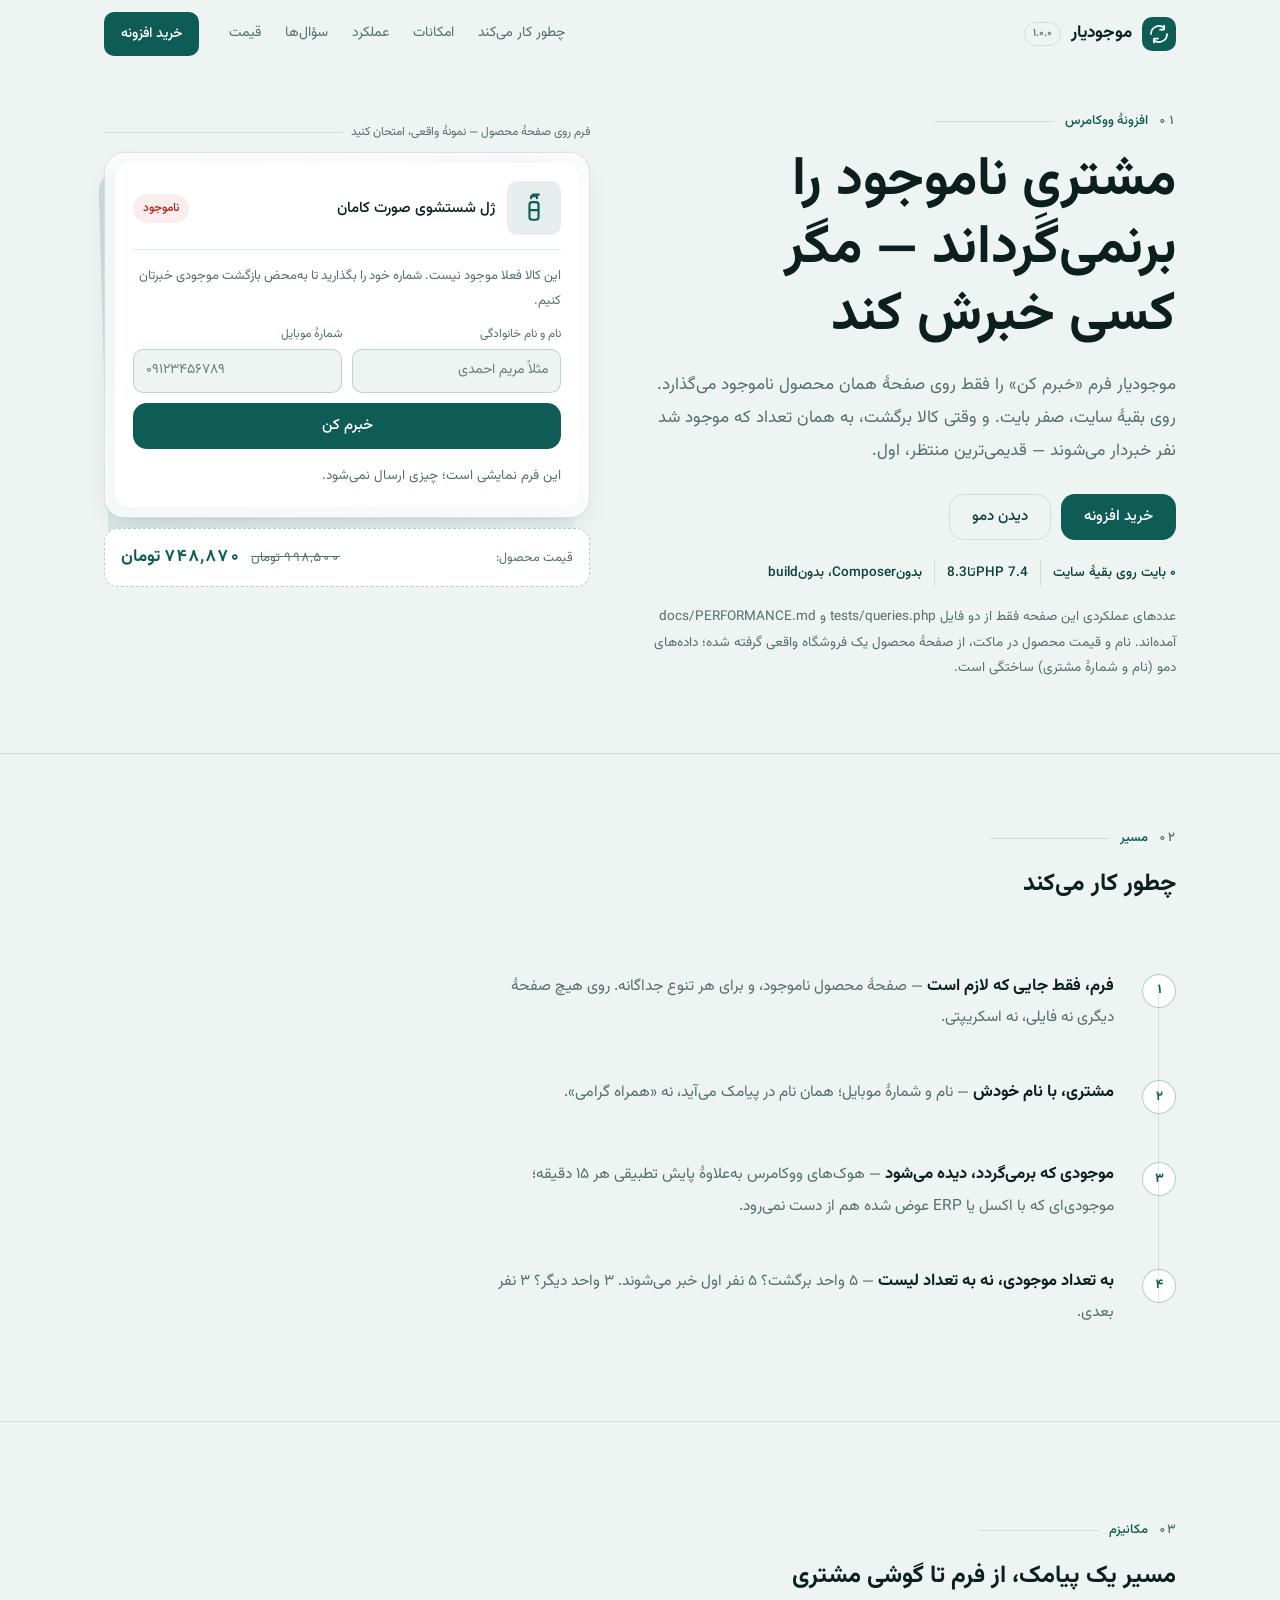
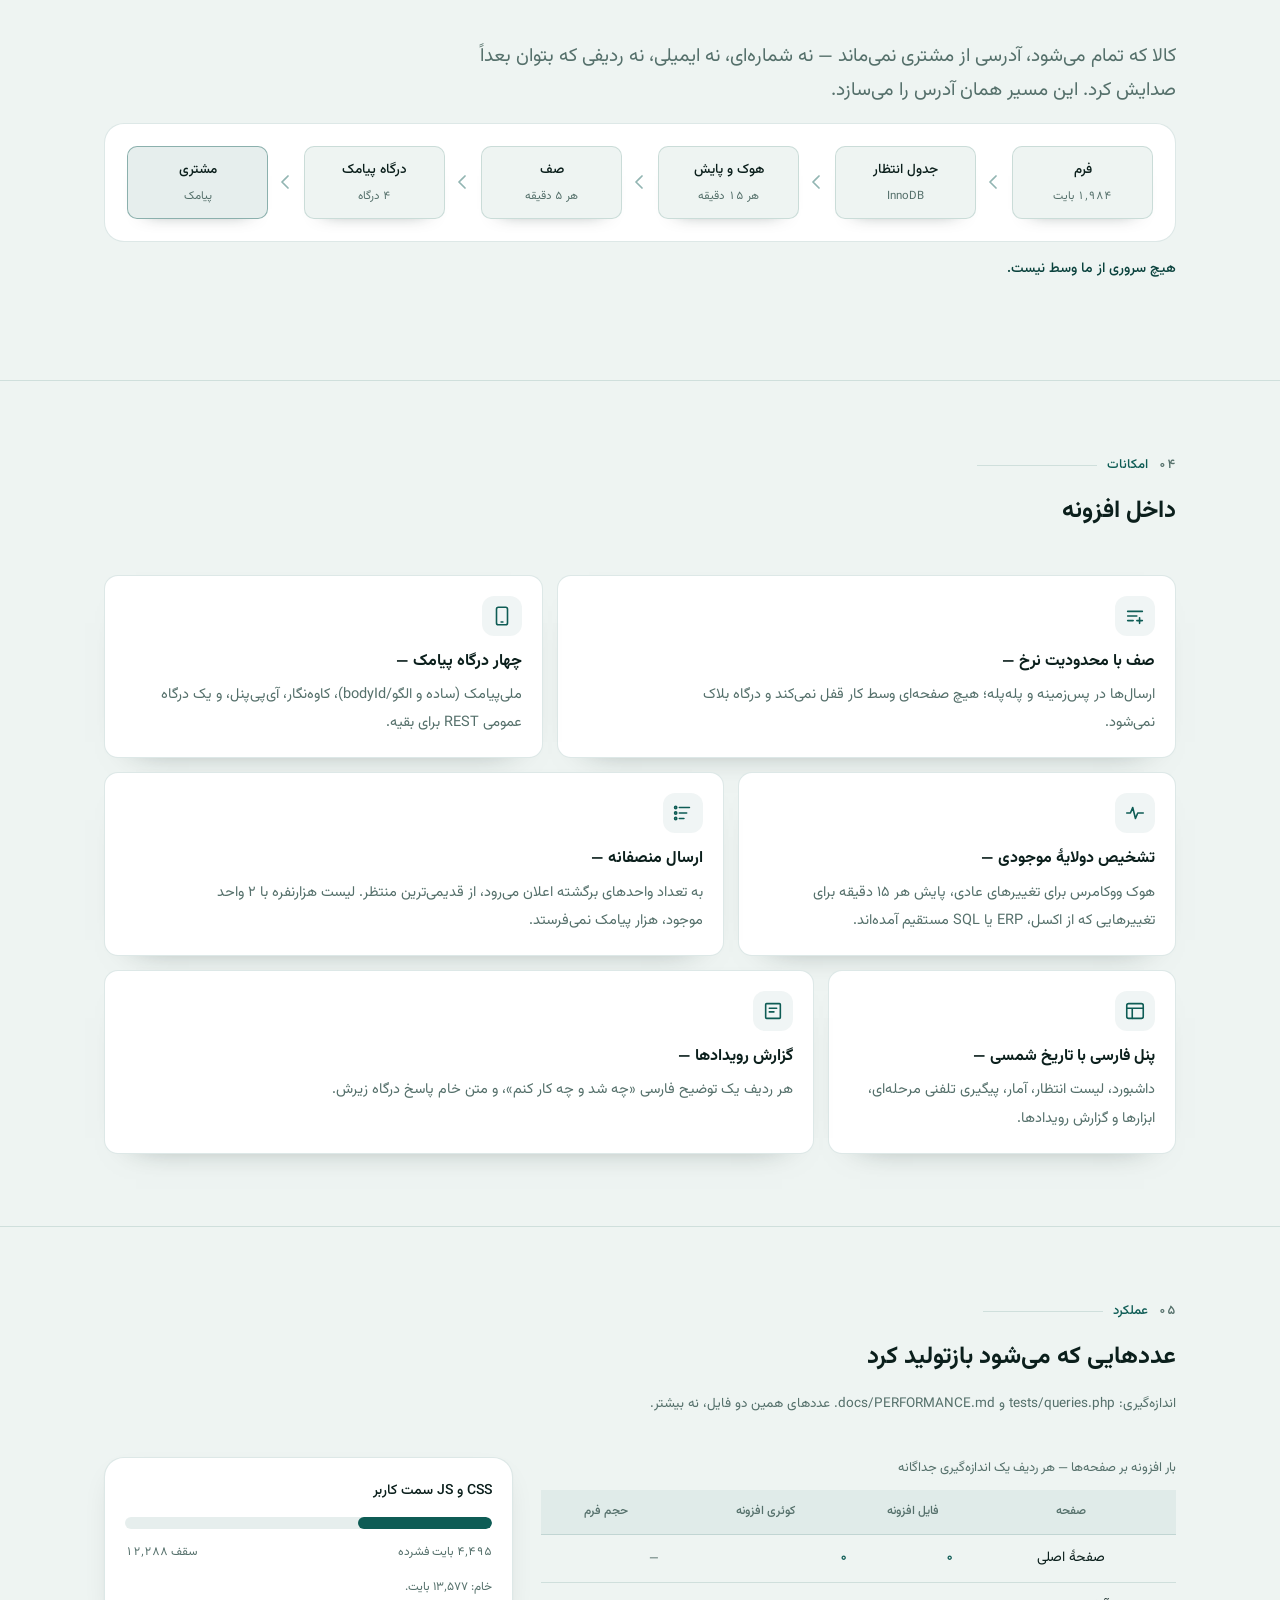
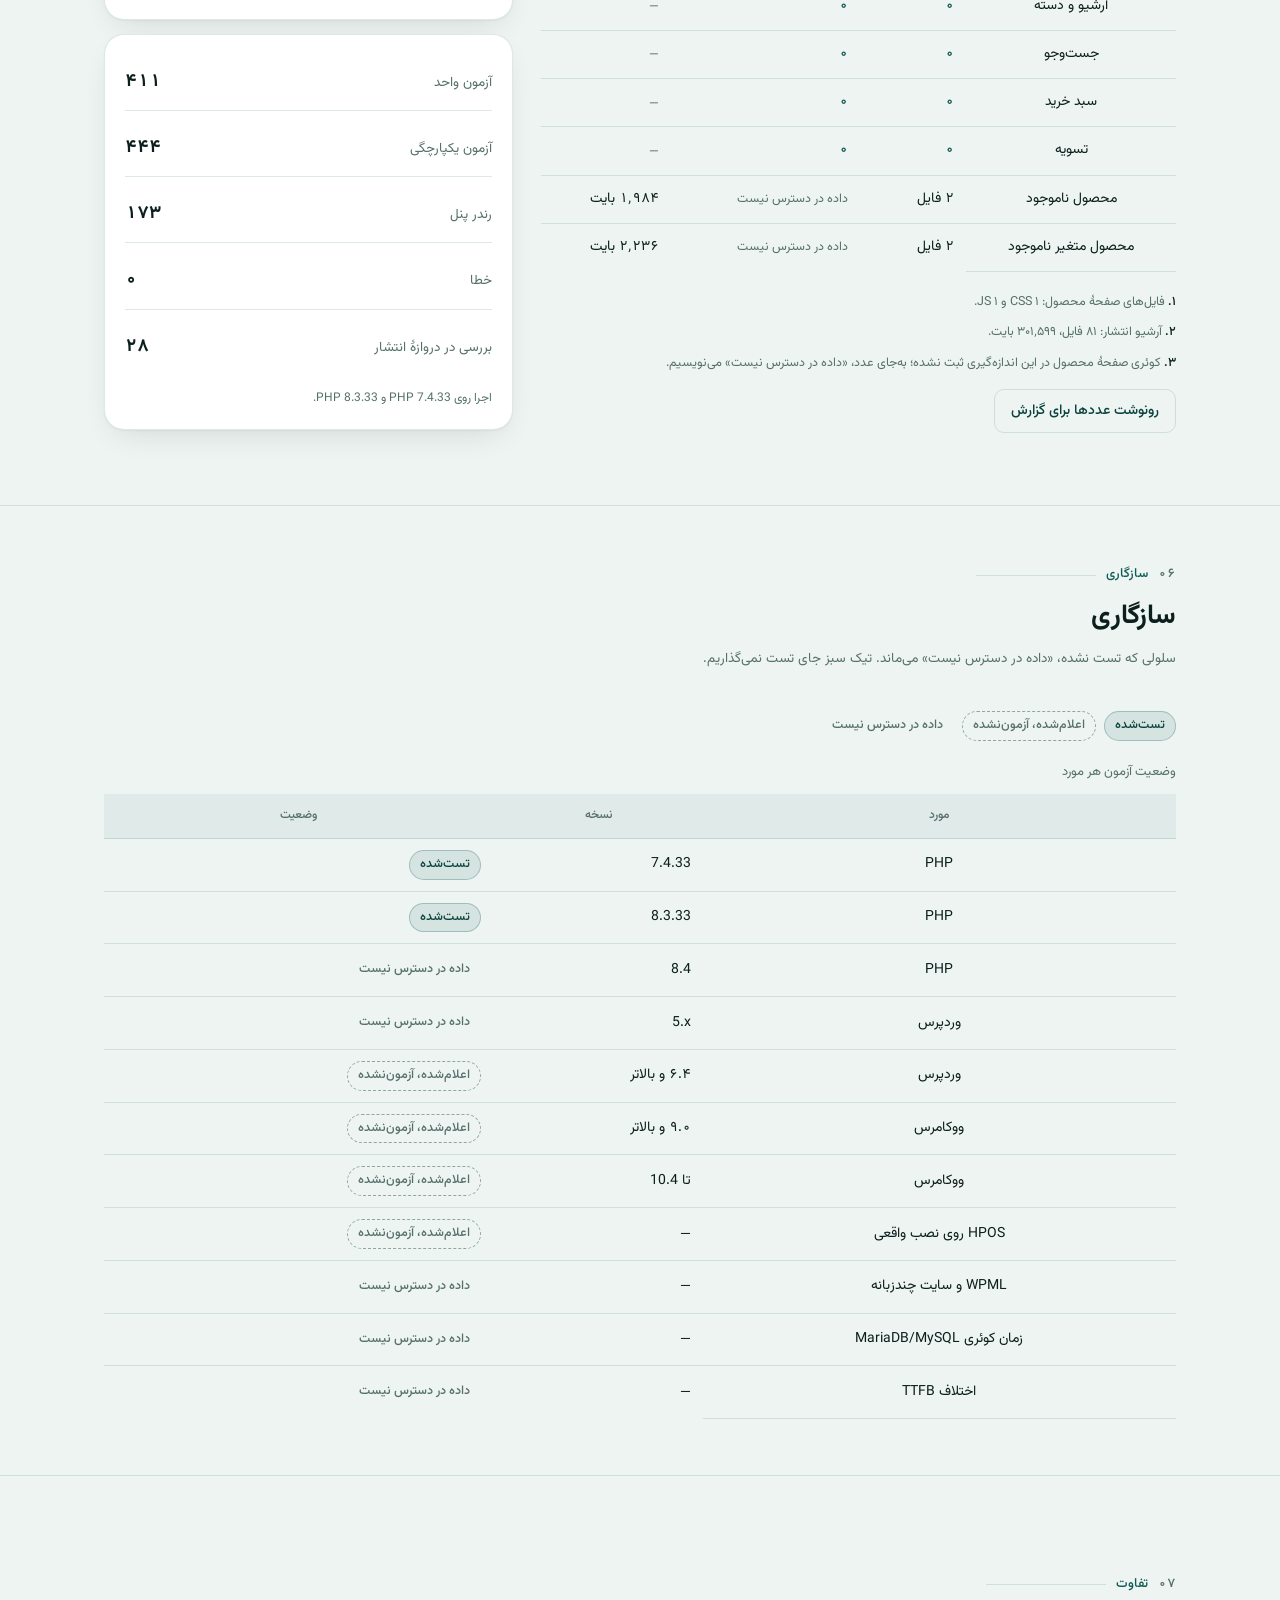
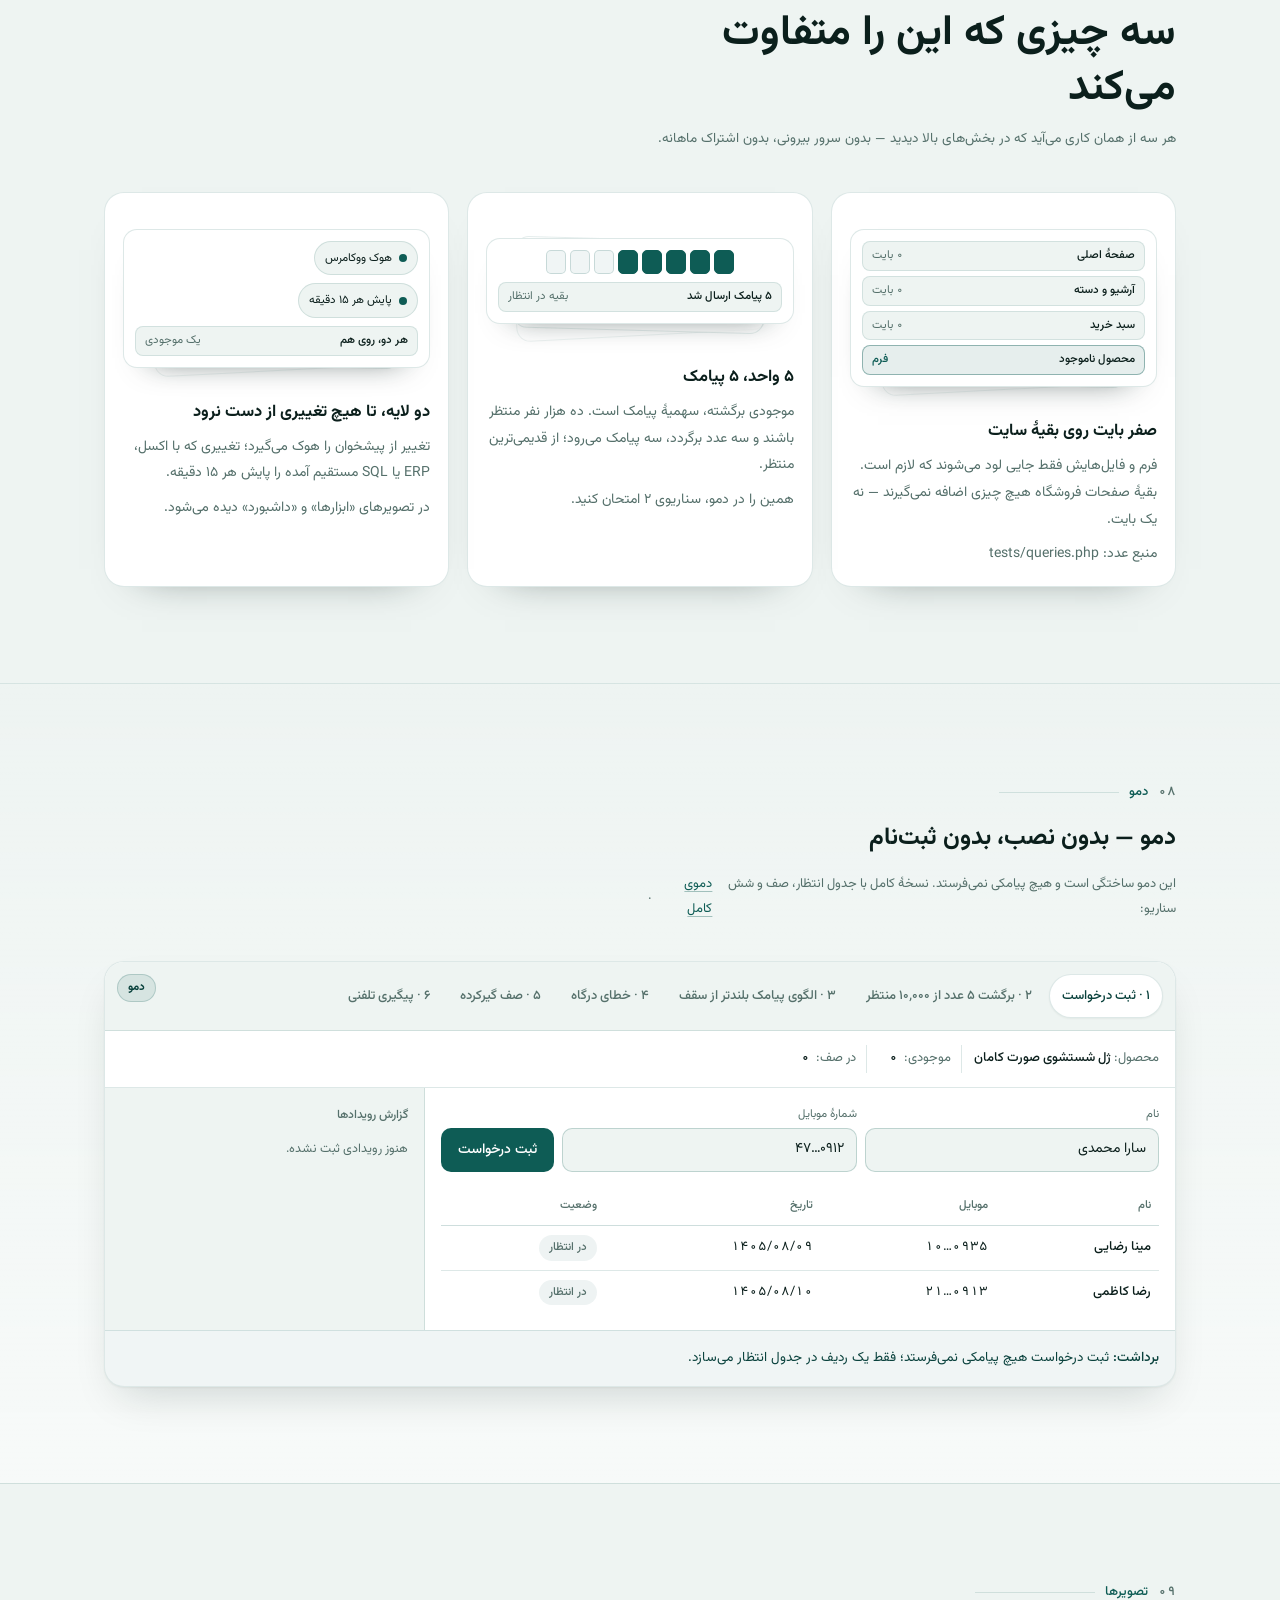
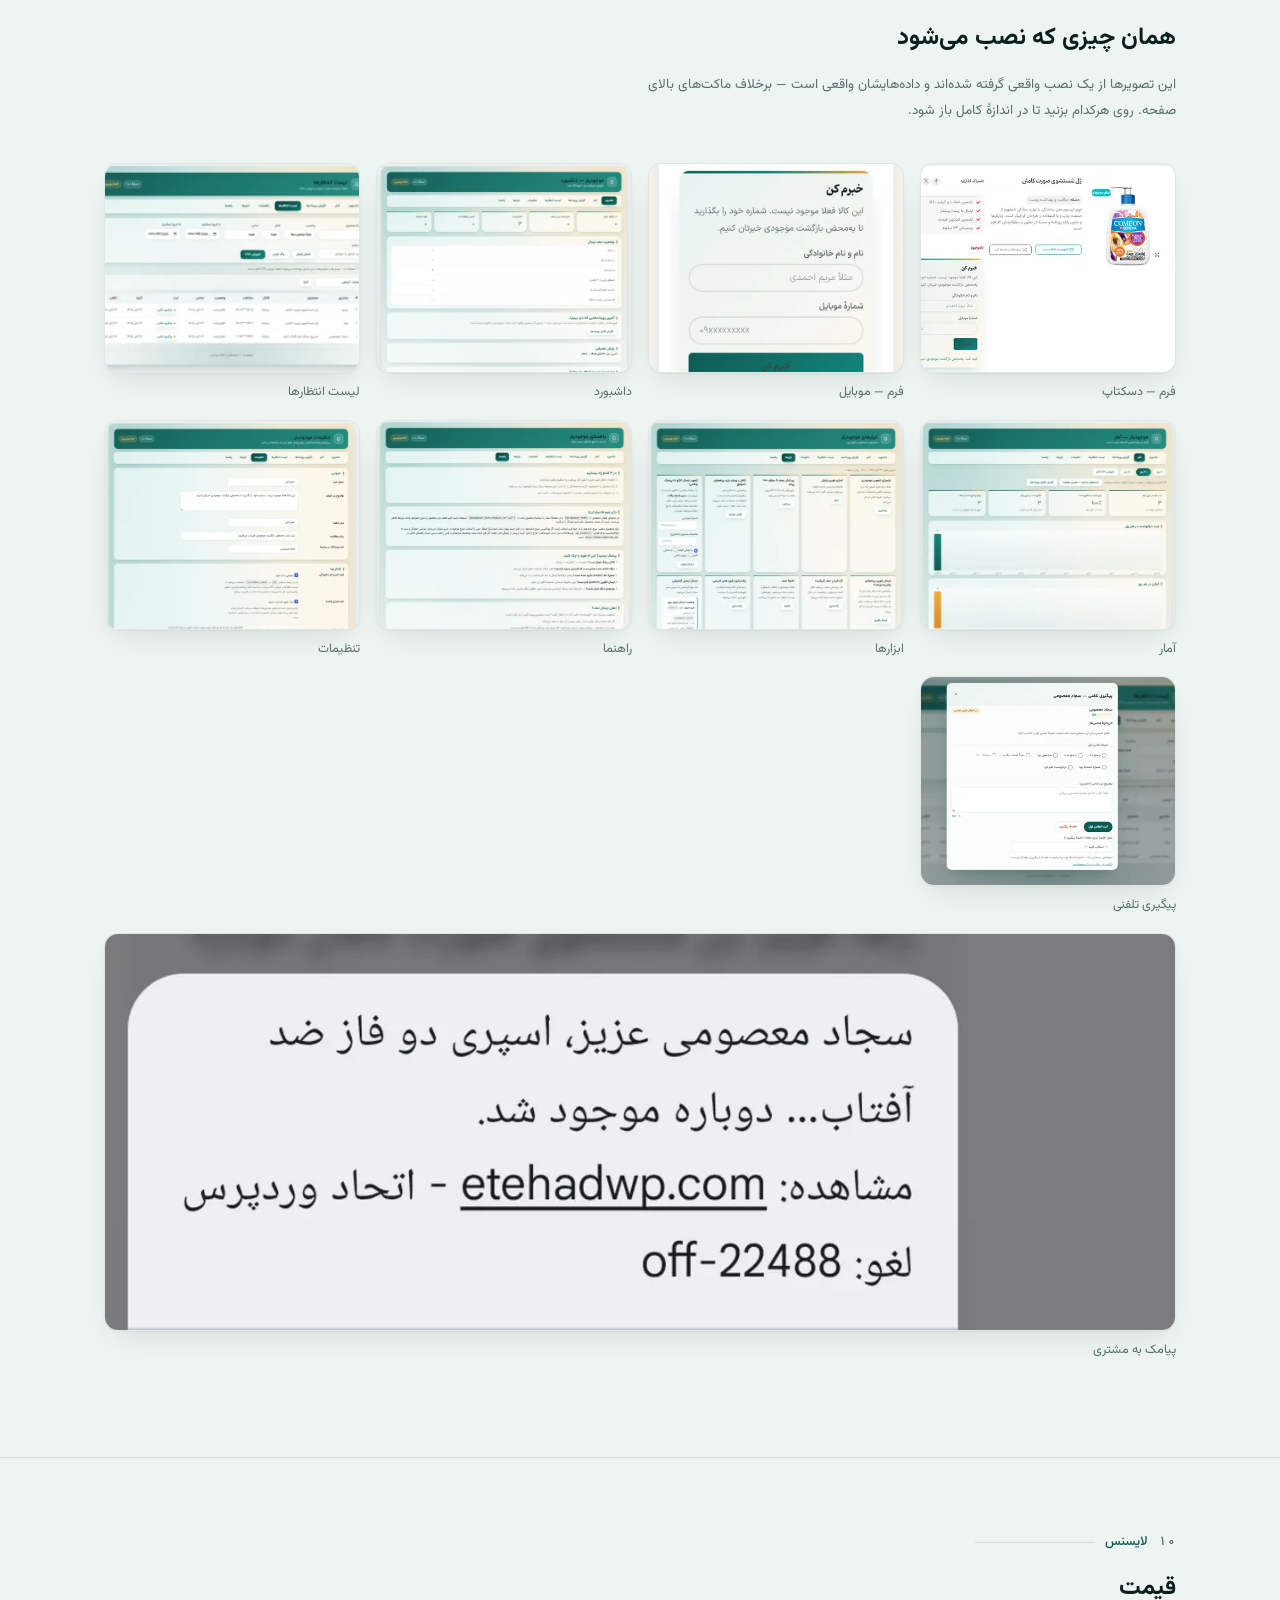
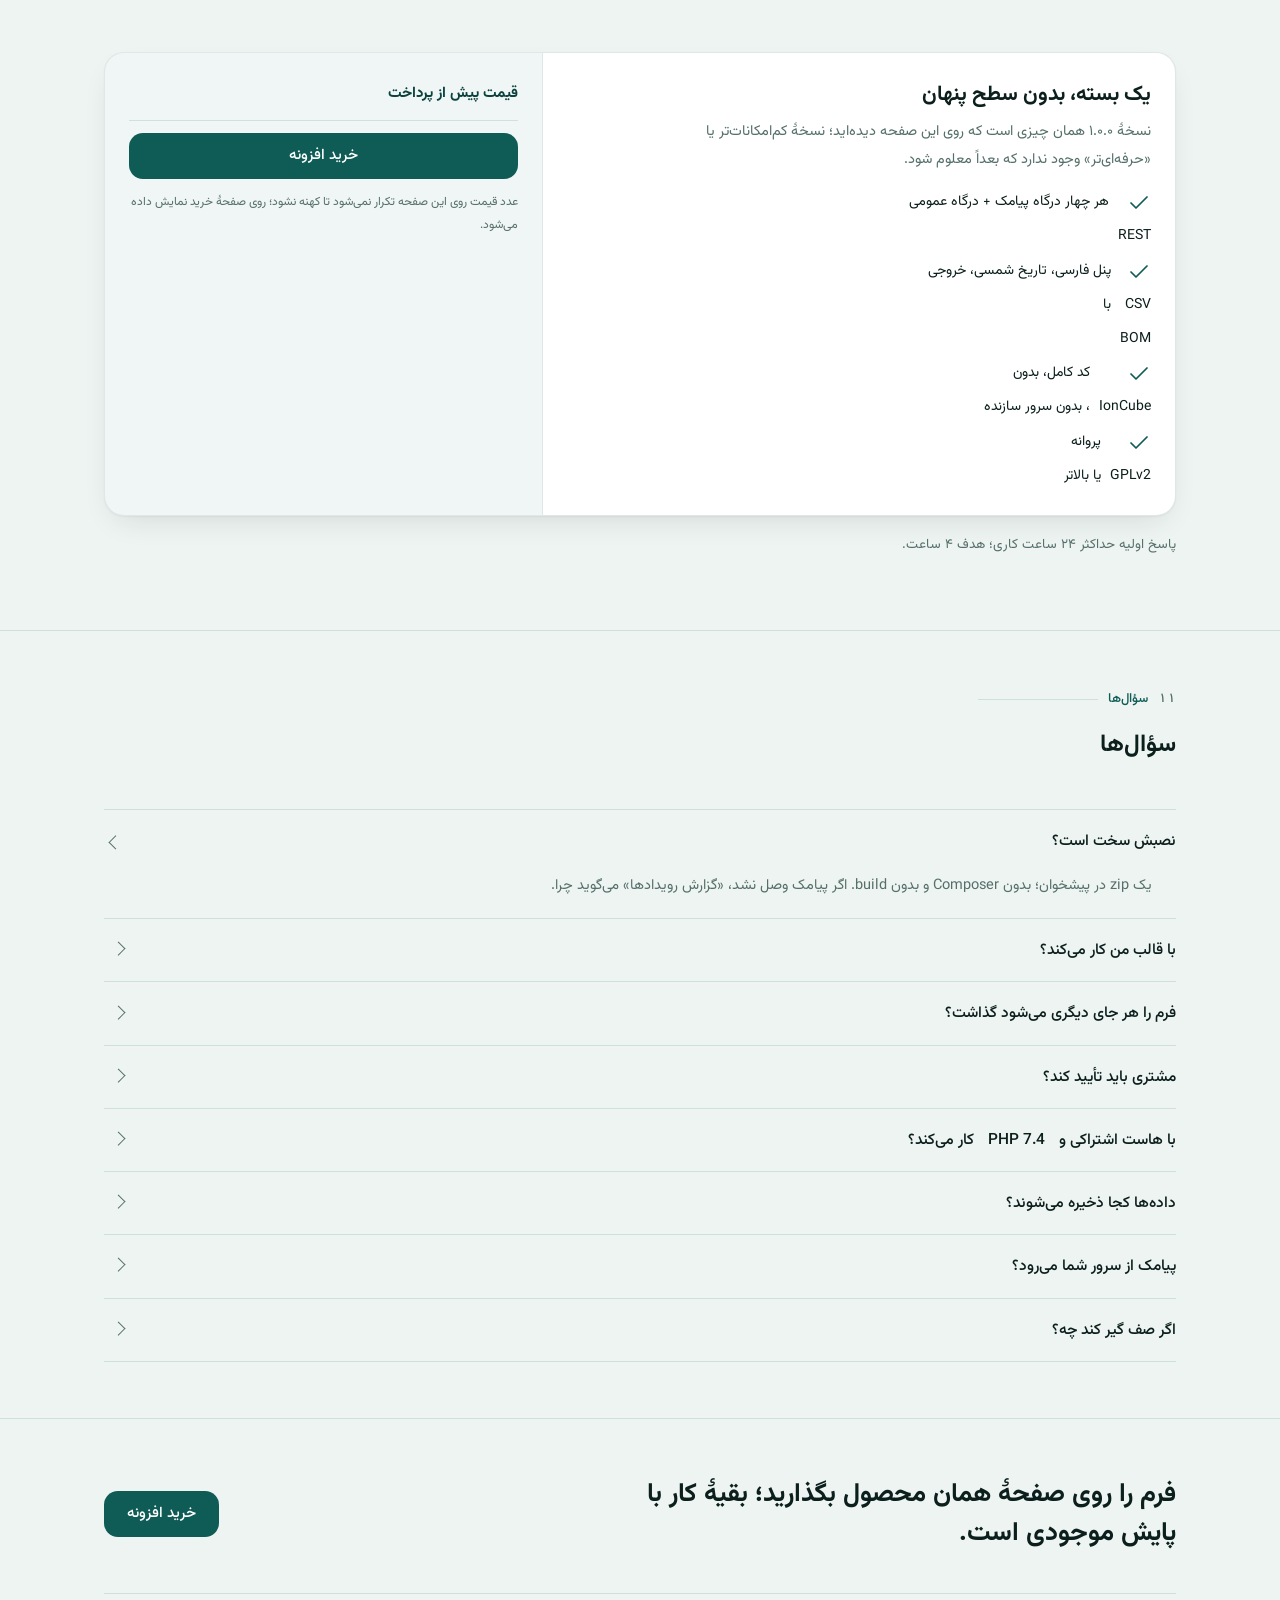
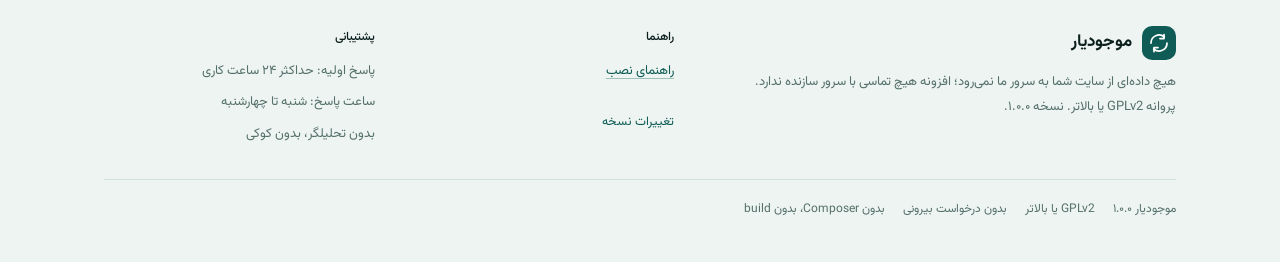
==== commit 005800f1: "Remove the last invented data - mock product is the real one from the screenshot, at the real prices" ====
--- a/index.html
+++ b/index.html
@@ -80,17 +80,17 @@
         <li>بدون <span lang="en" dir="ltr" class="ltr">Composer</span>، بدون <span lang="en" dir="ltr" class="ltr">build</span></li>
       </ul>
 
-      <p class="mjy-note mjy-hero-foot">عددهای عملکردی این صفحه فقط از دو فایل <span lang="en" dir="ltr" class="ltr">tests/queries.php</span> و <span lang="en" dir="ltr" class="ltr">docs/PERFORMANCE.md</span> آمده‌اند. عددهای داخل ماکت‌ها — قیمت و دادهٔ مشتری — ساختگی‌اند.</p>
+      <p class="mjy-note mjy-hero-foot">عددهای عملکردی این صفحه فقط از دو فایل <span lang="en" dir="ltr" class="ltr">tests/queries.php</span> و <span lang="en" dir="ltr" class="ltr">docs/PERFORMANCE.md</span> آمده‌اند. نام و قیمت محصول در ماکت، از صفحهٔ محصول یک فروشگاه واقعی گرفته شده؛ داده‌های دمو (نام و شمارهٔ مشتری) ساختگی است.</p>
     </div>
 
     <div class="mjy-hero-mock">
-      <p class="mjy-mock-label">فرم روی صفحهٔ محصول — امتحان کنید</p>
+      <p class="mjy-mock-label">فرم روی صفحهٔ محصول — نمونهٔ واقعی، امتحان کنید</p>
       <div class="mjy-mock-shell mjy-glass">
         <div class="mjy-product">
           <div class="mjy-product-top">
-            <span class="mjy-thumb" aria-hidden="true"><svg width="24" height="24" viewBox="0 0 24 24" fill="none" stroke="currentColor" stroke-width="1.6" stroke-linecap="round" stroke-linejoin="round" aria-hidden="true"><path d="M9 6V5.2A2.2 2.2 0 0 1 11.2 3h1.6A2.2 2.2 0 0 1 15 5.2V6"></path><path d="M6.4 6h11.2A1.6 1.6 0 0 1 19.2 7.6v11.8a1.6 1.6 0 0 1-1.6 1.6H6.4a1.6 1.6 0 0 1-1.6-1.6V7.6A1.6 1.6 0 0 1 6.4 6Z"></path><path d="M8.2 13.2h7.6v4H8.2z"></path><path d="M4.8 10.4v4.6M19.2 10.4v4.6"></path></svg></span>
+            <span class="mjy-thumb" aria-hidden="true"><svg width="24" height="24" viewBox="0 0 24 24" fill="none" stroke="currentColor" stroke-width="1.6" stroke-linecap="round" stroke-linejoin="round" aria-hidden="true"><path d="M9.8 4.6V3.2h4.4v1.4"></path><path d="M11 3.2V2h4.6"></path><path d="M8.6 9.6a2 2 0 0 1 2-2h2.8a2 2 0 0 1 2 2v9.2a2 2 0 0 1-2 2h-2.8a2 2 0 0 1-2-2Z"></path><path d="M9.4 13.6h5.2"></path></svg></span>
             <div>
-              <p class="mjy-product-name">کوله‌پشتی سفری ۳۰ لیتری</p>
+              <p class="mjy-product-name">ژل شستشوی صورت کامان</p>
             </div>
             <span class="mjy-oos">ناموجود</span>
           </div>
@@ -129,7 +129,7 @@
 
       <div class="mjy-price-box">
         <p class="mjy-price-box-label">قیمت محصول:</p>
-        <p class="mjy-price-box-line"><s>۱٬۲۸۰٬۰۰۰ تومان</s> <b>۱٬۰۹۰٬۰۰۰ تومان</b></p>
+        <p class="mjy-price-box-line"><s>۹۹۸٬۵۰۰ تومان</s> <b>۷۴۸٬۸۷۰ تومان</b></p>
       </div>
     </div>
   </section>
@@ -493,7 +493,7 @@
                 <i class="mjy-spot-cell is-on"></i><i class="mjy-spot-cell is-on"></i><i class="mjy-spot-cell is-on"></i><i class="mjy-spot-cell is-on"></i><i class="mjy-spot-cell is-on"></i>
                 <i class="mjy-spot-cell"></i><i class="mjy-spot-cell"></i><i class="mjy-spot-cell"></i>
               </span>
-              <span class="mjy-spot-row"><b>۵ پیامک ارسال شد</b><i>۹٬۹۹۵ در انتظار</i></span>
+              <span class="mjy-spot-row"><b>۵ پیامک ارسال شد</b><i>بقیه در انتظار</i></span>
             </div>
           </div>
           <h3>۵ واحد، ۵ پیامک</h3>
@@ -541,7 +541,7 @@
         <div class="mjy-demo-panel" id="demo-panel" role="tabpanel" aria-labelledby="sc-tab-1" tabindex="0">
           <!-- static first state; replaced by app.js -->
           <div class="mjy-demo-ctx">
-            <span class="mjy-ctx-item">محصول: <b>کوله‌پشتی سفری ۳۰ لیتری</b></span>
+            <span class="mjy-ctx-item">محصول: <b>ژل شستشوی صورت کامان</b></span>
             <span class="mjy-ctx-stock mjy-ctx-item">موجودی: <b>۰</b></span>
             <span class="mjy-ctx-stock mjy-ctx-item">در صف: <b>۰</b></span>
           </div>
@@ -697,7 +697,7 @@
       <div class="mjy-faq" data-reveal>
         <details id="faq-install" open>
           <summary>نصبش سخت است؟</summary>
-          <p class="mjy-answer">یک <span lang="en" dir="ltr" class="ltr">zip</span> در پیشخوان، دو دقیقه. اگر پیامک وصل نشد، «گزارش رویدادها» می‌گوید چرا.</p>
+          <p class="mjy-answer">یک <span lang="en" dir="ltr" class="ltr">zip</span> در پیشخوان؛ بدون <span lang="en" dir="ltr" class="ltr">Composer</span> و بدون <span lang="en" dir="ltr" class="ltr">build</span>. اگر پیامک وصل نشد، «گزارش رویدادها» می‌گوید چرا.</p>
         </details>
         <details>
           <summary>با قالب من کار می‌کند؟</summary>
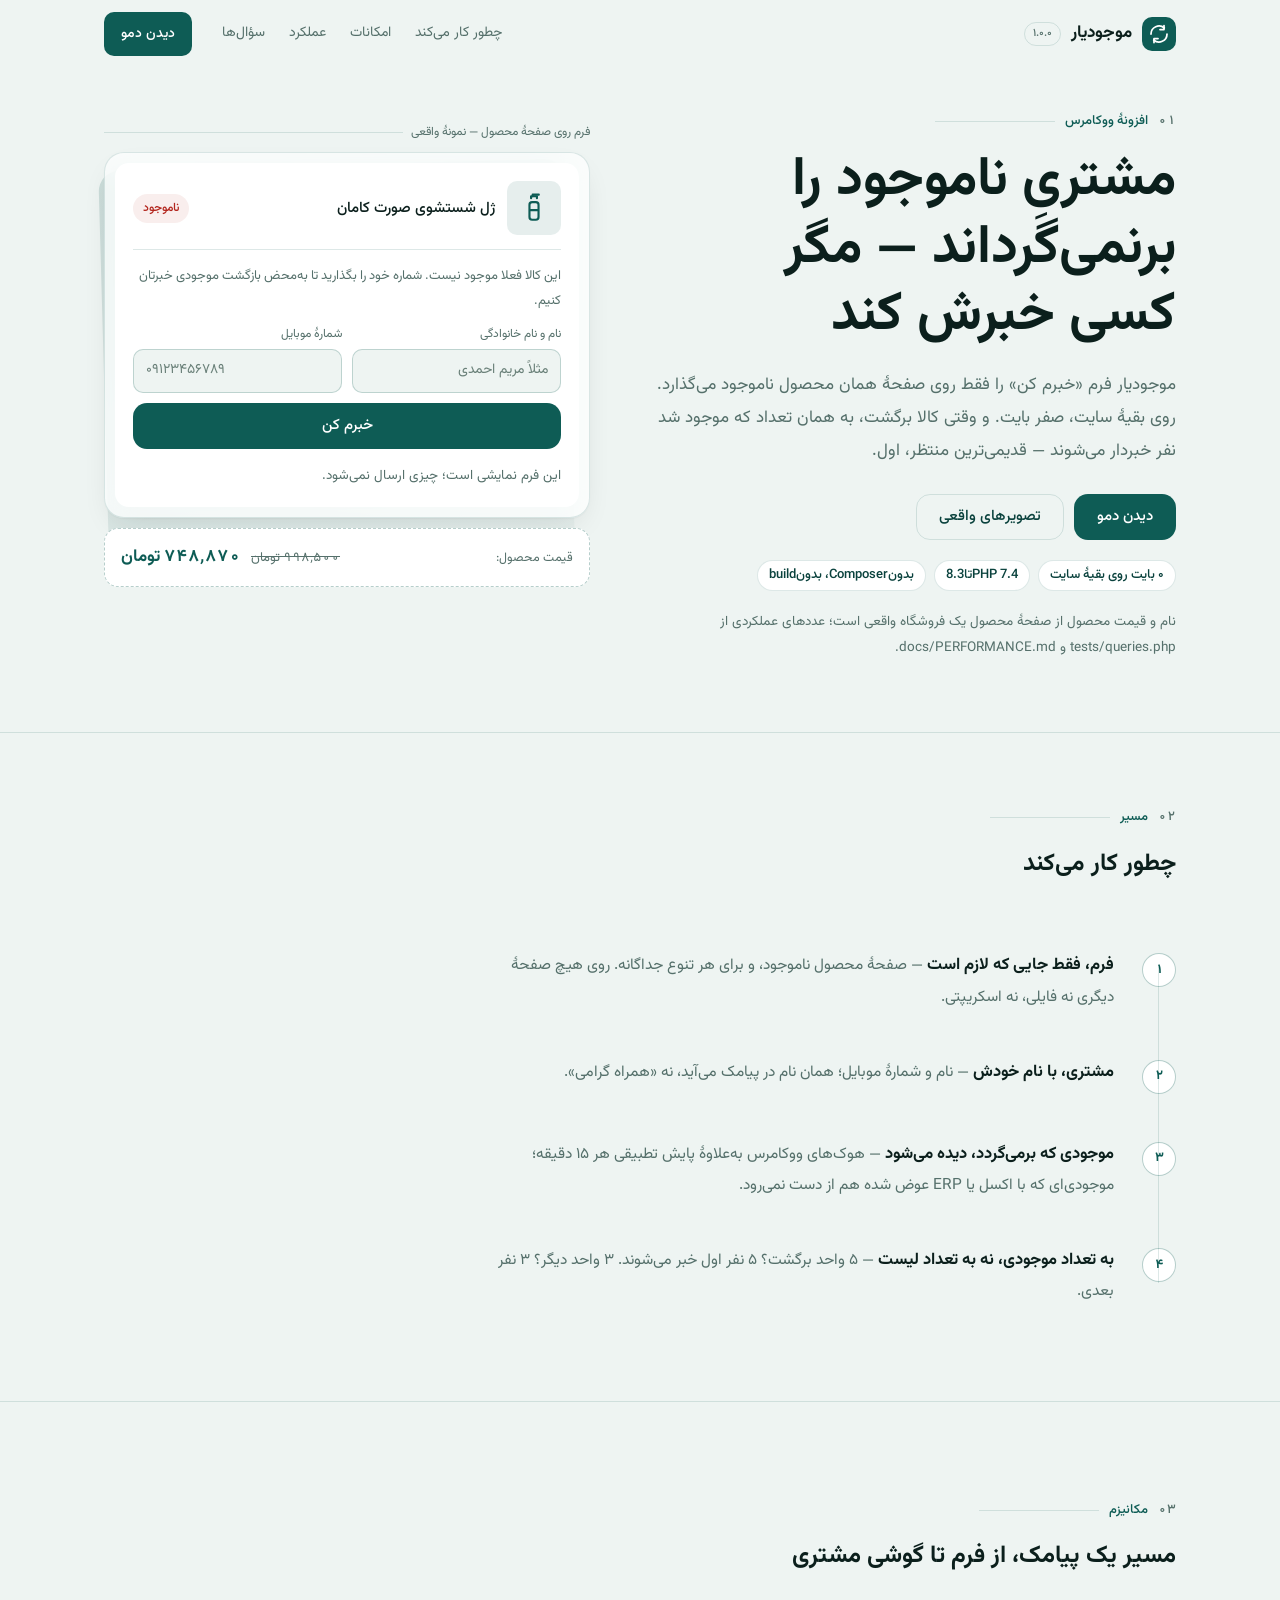
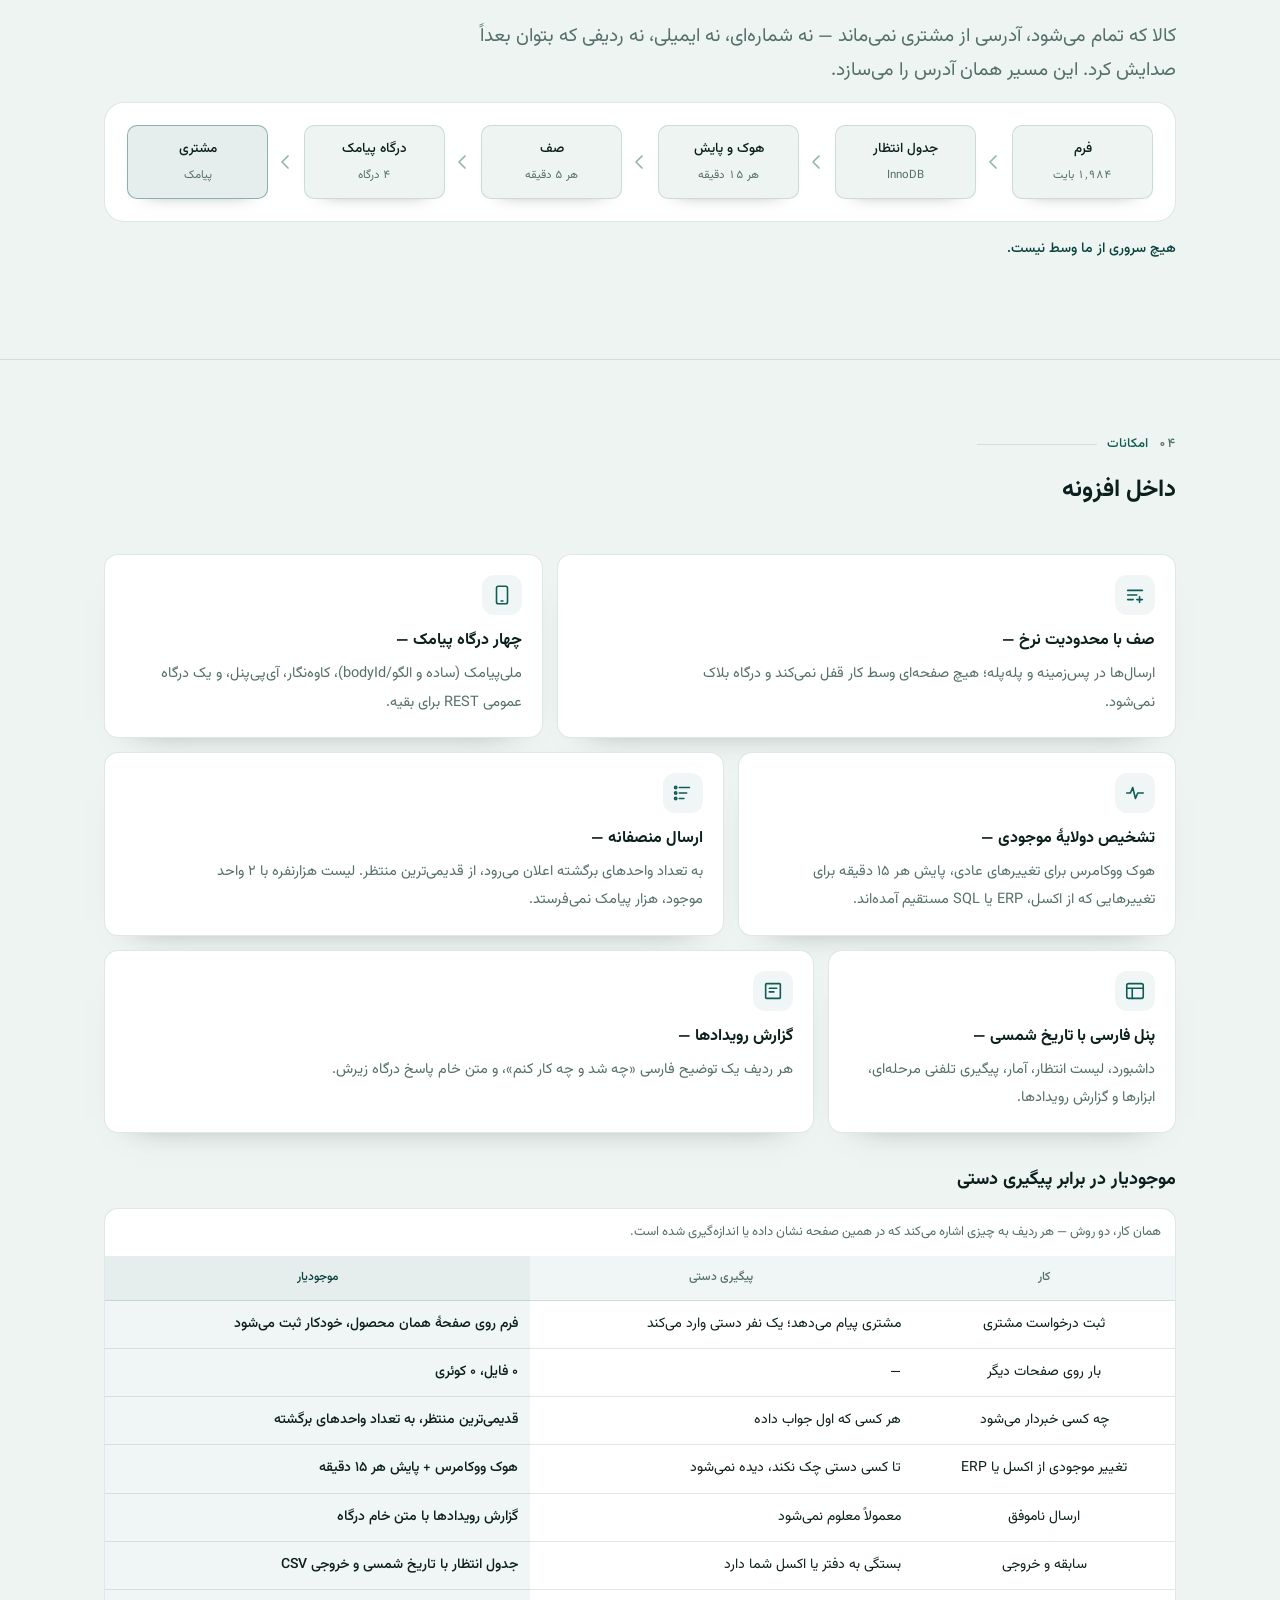
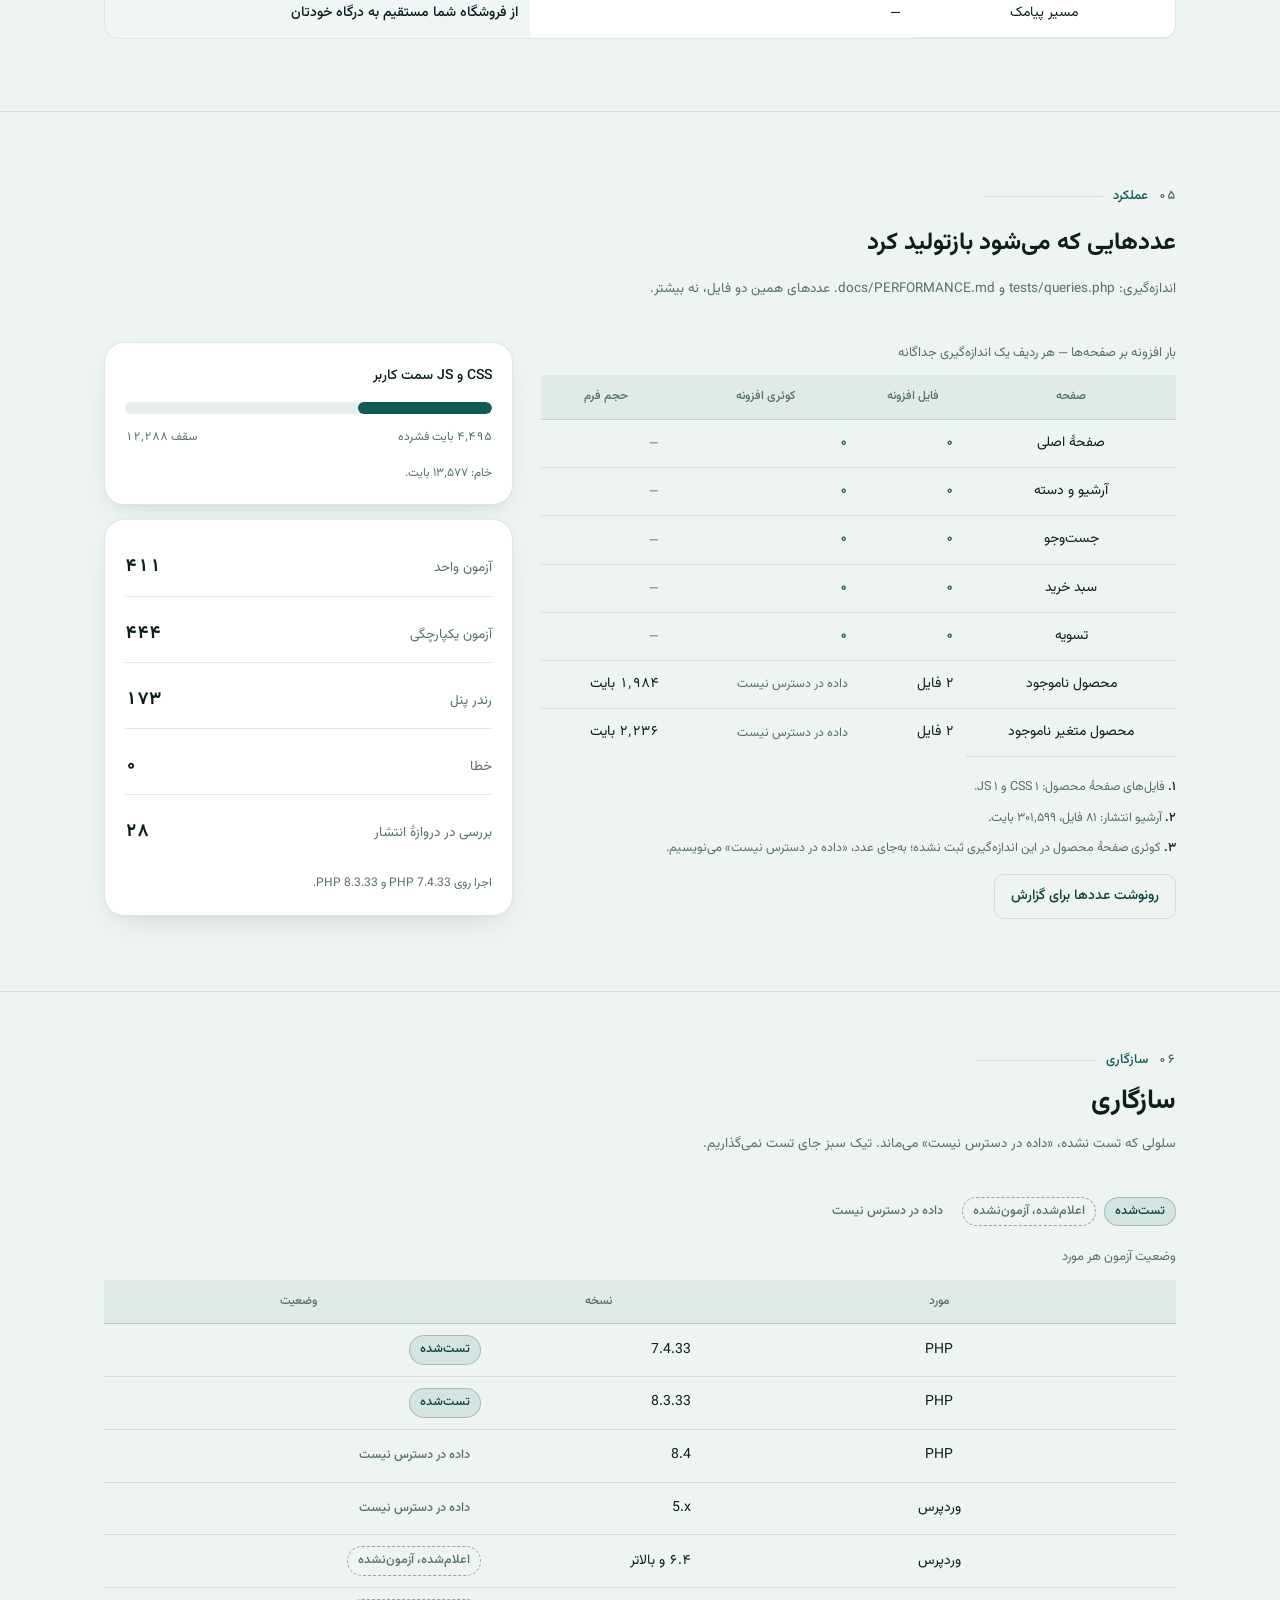
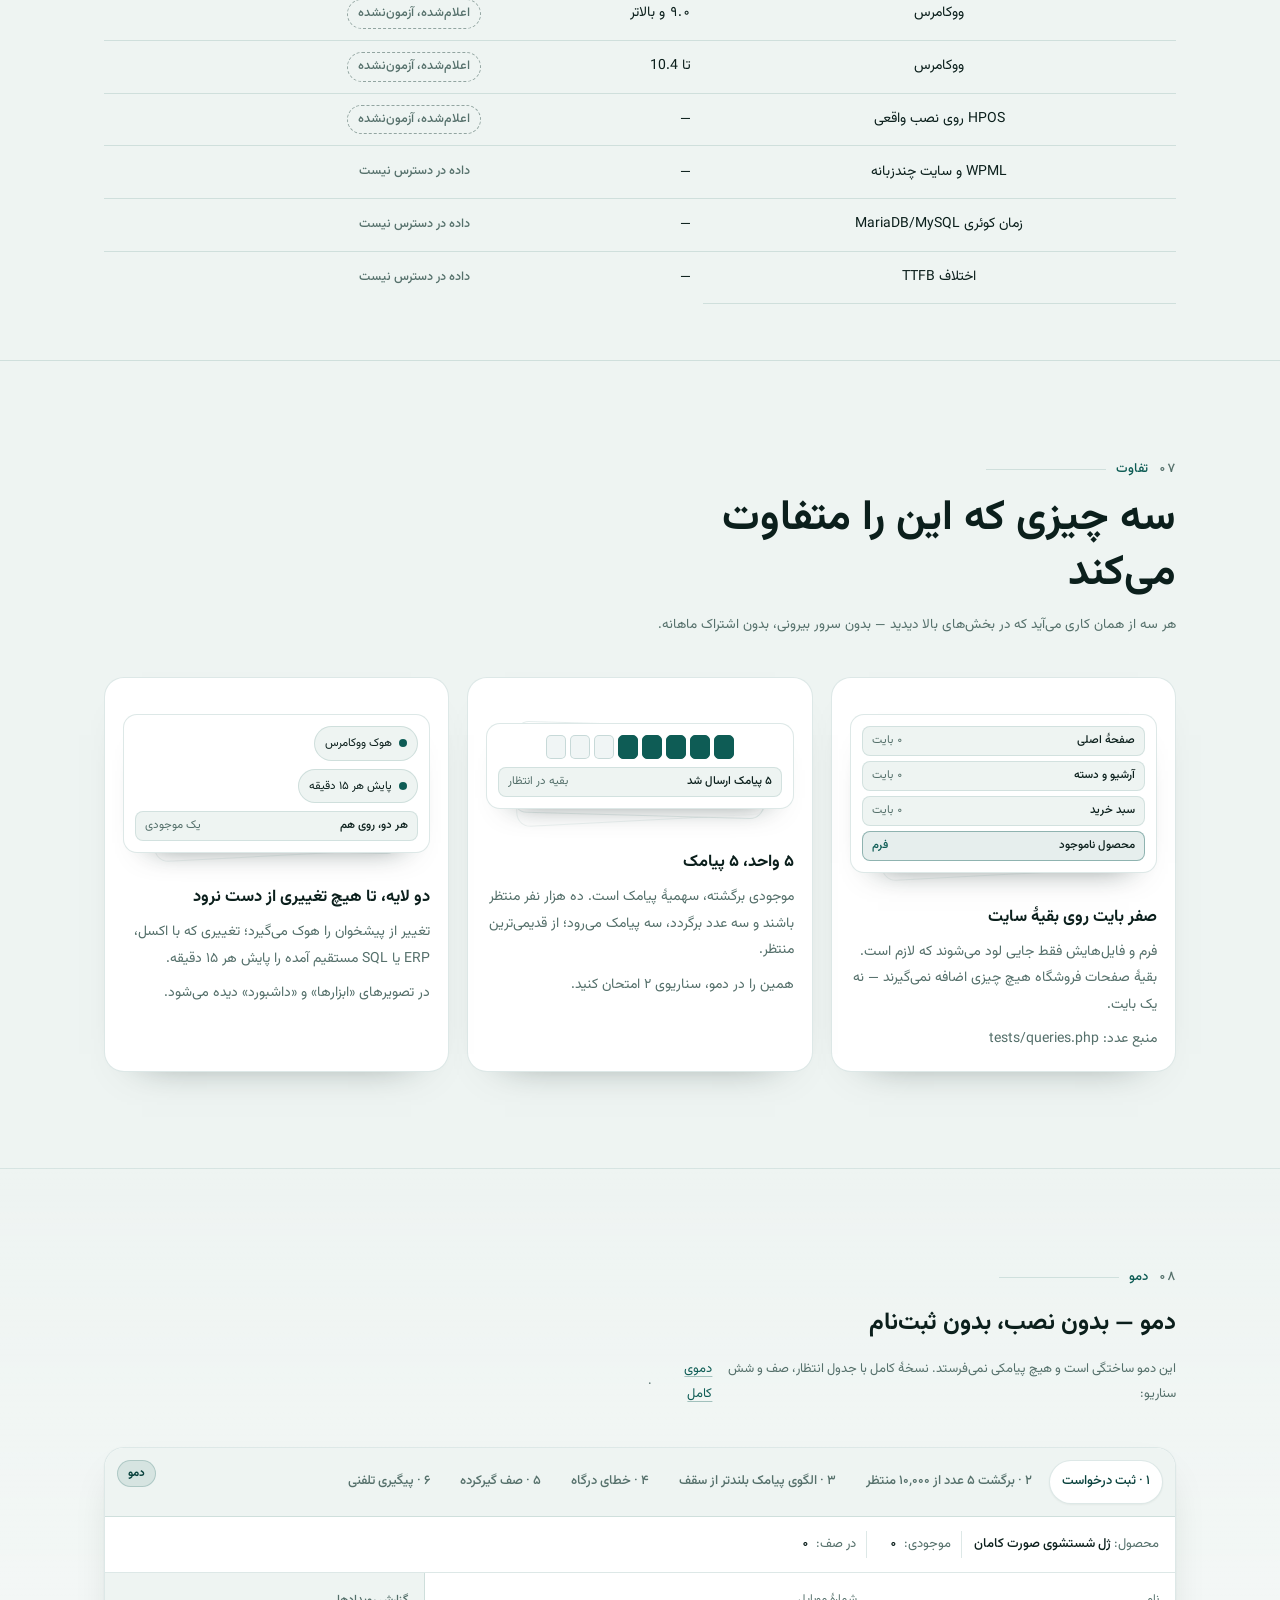
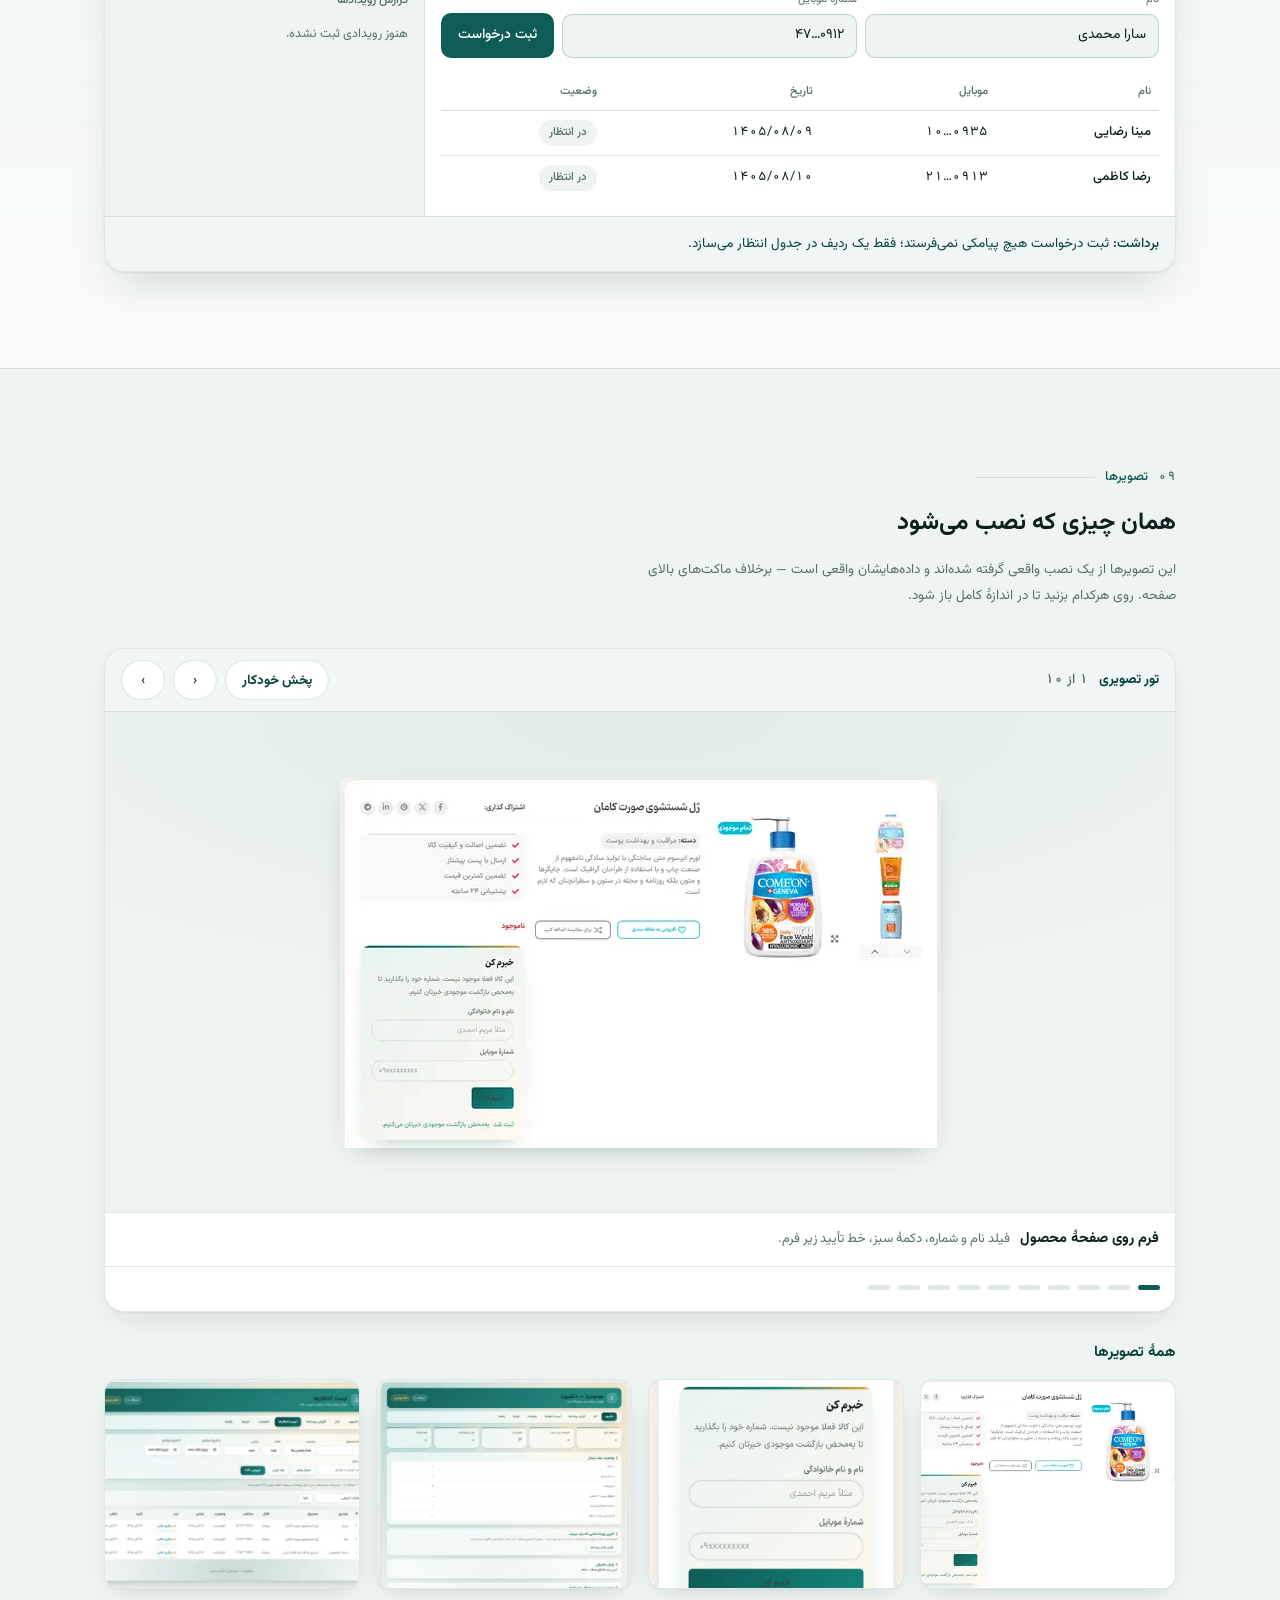
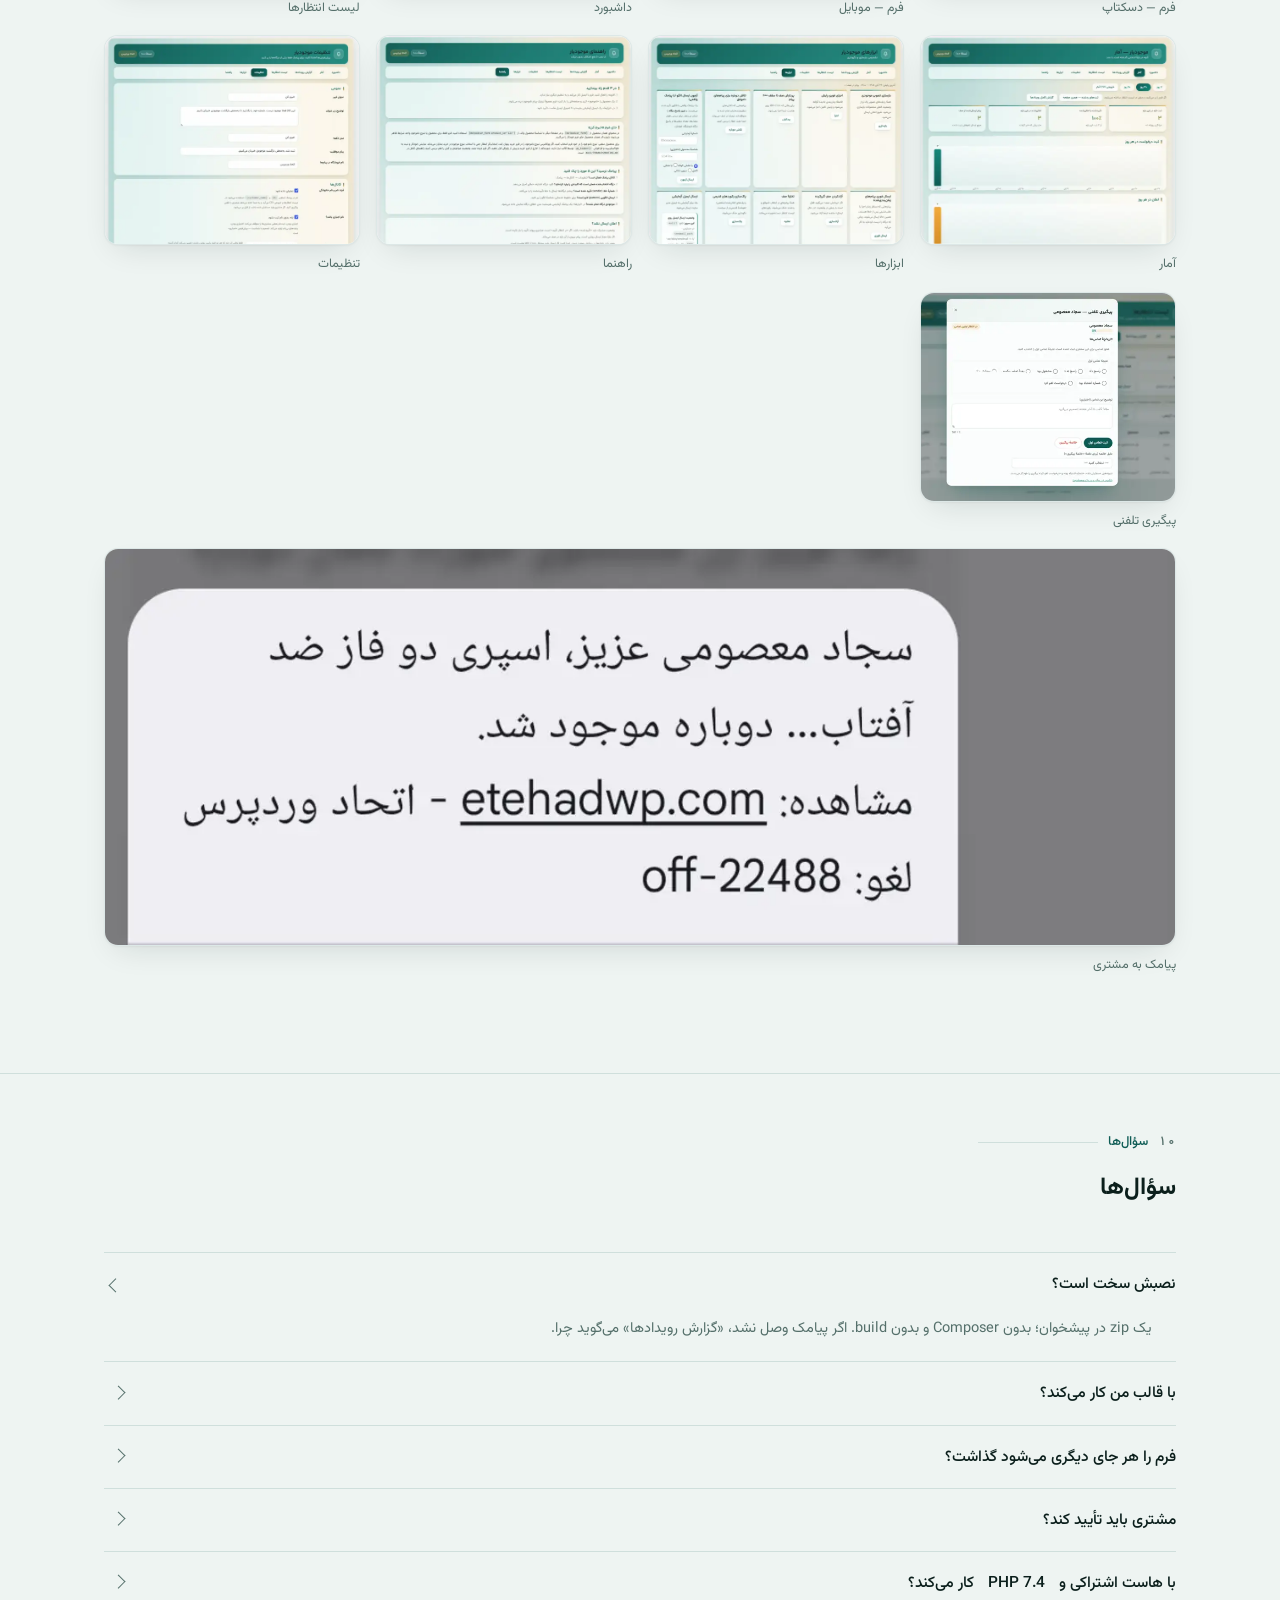
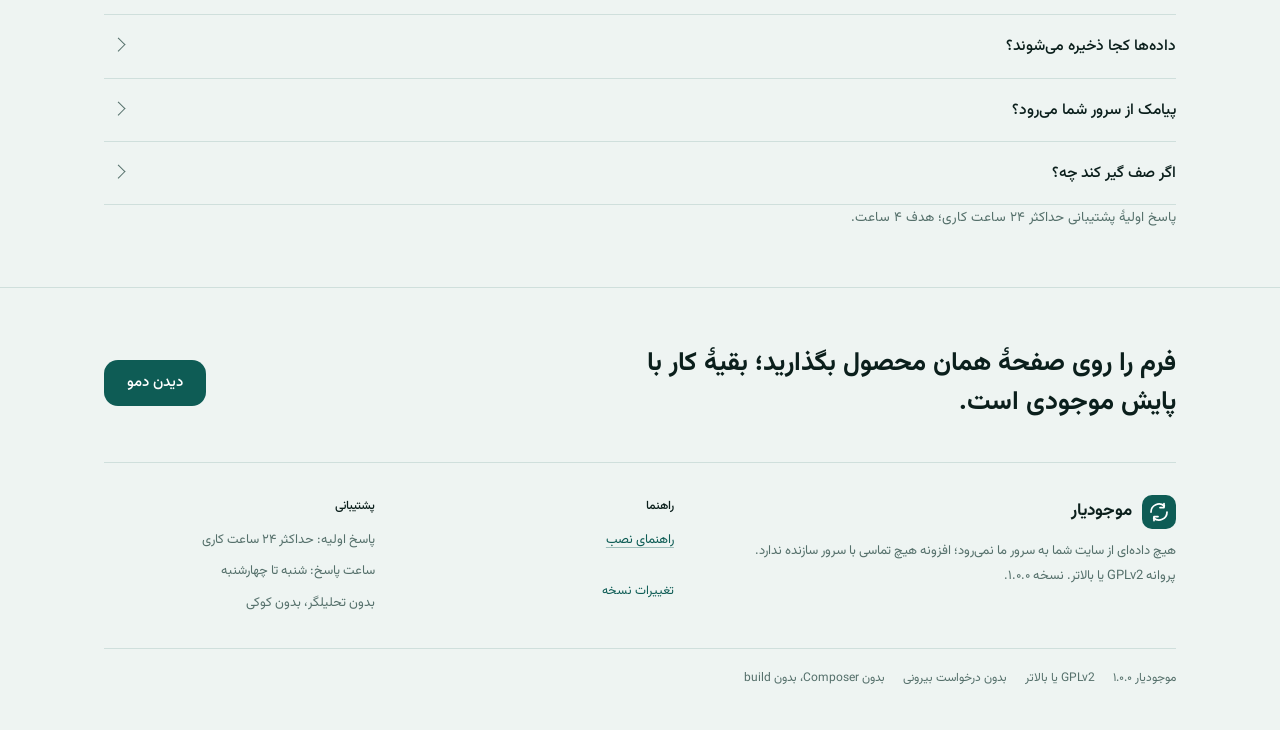
==== commit a14246c5: "Tour instead of a video, a comparison table, no price block - §12: the gallery opens with a tour of " ====
--- a/index.html
+++ b/index.html
@@ -44,10 +44,9 @@
       <a href="#features">امکانات</a>
       <a href="#perf">عملکرد</a>
       <a href="#faq">سؤال‌ها</a>
-      <a href="#pricing">قیمت</a>
     </nav>
 
-    <a class="mjy-btn mjy-btn--primary mjy-btn--sm" href="#pricing">خرید افزونه</a>
+    <a class="mjy-btn mjy-btn--primary mjy-btn--sm" href="#demo">دیدن دمو</a>
   </div>
 
 </header>
@@ -56,7 +55,6 @@
   <nav class="mjy-mobile-nav" aria-label="فهرست کوتاه بخش‌ها">
     <a href="#how">چطور کار می‌کند</a>
     <a href="#perf">عملکرد</a>
-    <a href="#pricing">قیمت</a>
   </nav>
 </div>
 
@@ -70,8 +68,8 @@
       <p class="mjy-hero-sub">موجودیار فرم «خبرم کن» را فقط روی صفحهٔ همان محصول ناموجود می‌گذارد. روی بقیهٔ سایت، صفر بایت. و وقتی کالا برگشت، به همان تعداد که موجود شد نفر خبردار می‌شوند — قدیمی‌ترین منتظر، اول.</p>
 
       <div class="mjy-hero-actions">
-        <a class="mjy-btn mjy-btn--primary" href="#pricing">خرید افزونه</a>
-        <a class="mjy-btn mjy-btn--ghost" href="#demo">دیدن دمو</a>
+        <a class="mjy-btn mjy-btn--primary" href="#demo">دیدن دمو</a>
+        <a class="mjy-btn mjy-btn--ghost" href="#shots">تصویرهای واقعی</a>
       </div>
 
       <ul class="mjy-spec">
@@ -80,11 +78,11 @@
         <li>بدون <span lang="en" dir="ltr" class="ltr">Composer</span>، بدون <span lang="en" dir="ltr" class="ltr">build</span></li>
       </ul>
 
-      <p class="mjy-note mjy-hero-foot">عددهای عملکردی این صفحه فقط از دو فایل <span lang="en" dir="ltr" class="ltr">tests/queries.php</span> و <span lang="en" dir="ltr" class="ltr">docs/PERFORMANCE.md</span> آمده‌اند. نام و قیمت محصول در ماکت، از صفحهٔ محصول یک فروشگاه واقعی گرفته شده؛ داده‌های دمو (نام و شمارهٔ مشتری) ساختگی است.</p>
+      <p class="mjy-note mjy-hero-foot">نام و قیمت محصول از صفحهٔ محصول یک فروشگاه واقعی است؛ عددهای عملکردی از <span lang="en" dir="ltr" class="ltr">tests/queries.php</span> و <span lang="en" dir="ltr" class="ltr">docs/PERFORMANCE.md</span>.</p>
     </div>
 
     <div class="mjy-hero-mock">
-      <p class="mjy-mock-label">فرم روی صفحهٔ محصول — نمونهٔ واقعی، امتحان کنید</p>
+      <p class="mjy-mock-label">فرم روی صفحهٔ محصول — نمونهٔ واقعی</p>
       <div class="mjy-mock-shell mjy-glass">
         <div class="mjy-product">
           <div class="mjy-product-top">
@@ -261,6 +259,59 @@
           <b>گزارش رویدادها —</b>
           <p>هر ردیف یک توضیح فارسی «چه شد و چه کار کنم»، و متن خام پاسخ درگاه زیرش.</p>
         </article>
+      </div>
+
+      <div class="mjy-compare">
+        <h3 class="mjy-compare-title">موجودیار در برابر پیگیری دستی</h3>
+        <div class="mjy-table-scroll" role="region" aria-label="جدول مقایسهٔ موجودیار با پیگیری دستی" tabindex="0">
+          <table class="mjy-table mjy-table--compare">
+            <caption>همان کار، دو روش — هر ردیف به چیزی اشاره می‌کند که در همین صفحه نشان داده یا اندازه‌گیری شده است.</caption>
+            <thead>
+              <tr>
+                <th scope="col">کار</th>
+                <th scope="col">پیگیری دستی</th>
+                <th scope="col">موجودیار</th>
+              </tr>
+            </thead>
+            <tbody>
+                <tr>
+                  <th scope="row" class="mjy-rowhead">ثبت درخواست مشتری</th>
+                  <td>مشتری پیام می‌دهد؛ یک نفر دستی وارد می‌کند</td>
+                  <td>فرم روی صفحهٔ همان محصول، خودکار ثبت می‌شود</td>
+                </tr>
+                <tr>
+                  <th scope="row" class="mjy-rowhead">بار روی صفحات دیگر</th>
+                  <td>—</td>
+                  <td>۰ فایل، ۰ کوئری</td>
+                </tr>
+                <tr>
+                  <th scope="row" class="mjy-rowhead">چه کسی خبردار می‌شود</th>
+                  <td>هر کسی که اول جواب داده</td>
+                  <td>قدیمی‌ترین منتظر، به تعداد واحدهای برگشته</td>
+                </tr>
+                <tr>
+                  <th scope="row" class="mjy-rowhead">تغییر موجودی از اکسل یا <span lang="en" dir="ltr" class="ltr">ERP</span></th>
+                  <td>تا کسی دستی چک نکند، دیده نمی‌شود</td>
+                  <td>هوک ووکامرس + پایش هر ۱۵ دقیقه</td>
+                </tr>
+                <tr>
+                  <th scope="row" class="mjy-rowhead">ارسال ناموفق</th>
+                  <td>معمولاً معلوم نمی‌شود</td>
+                  <td>گزارش رویدادها با متن خام درگاه</td>
+                </tr>
+                <tr>
+                  <th scope="row" class="mjy-rowhead">سابقه و خروجی</th>
+                  <td>بستگی به دفتر یا اکسل شما دارد</td>
+                  <td>جدول انتظار با تاریخ شمسی و خروجی <span lang="en" dir="ltr" class="ltr">CSV</span></td>
+                </tr>
+                <tr>
+                  <th scope="row" class="mjy-rowhead">مسیر پیامک</th>
+                  <td>—</td>
+                  <td>از فروشگاه شما مستقیم به درگاه خودتان</td>
+                </tr>
+            </tbody>
+          </table>
+        </div>
       </div>
     </div>
   </section>
@@ -581,6 +632,43 @@
         <p class="mjy-note">این تصویرها از یک نصب واقعی گرفته شده‌اند و داده‌هایشان واقعی است — برخلاف ماکت‌های بالای صفحه. روی هرکدام بزنید تا در اندازهٔ کامل باز شود.</p>
       </div>
 
+      <div class="mjy-tour" data-tour>
+        <div class="mjy-tour-bar">
+          <p class="mjy-tour-title">تور تصویری <span class="mjy-tour-count" data-tour-count>۱ از ۱۰</span></p>
+          <div class="mjy-tour-ctrl">
+            <button type="button" class="mjy-tour-btn mjy-tour-btn--play" data-tour-play aria-pressed="false">پخش خودکار</button>
+            <button type="button" class="mjy-tour-btn" data-tour-prev aria-label="تصویر قبلی">&#8249;</button>
+            <button type="button" class="mjy-tour-btn" data-tour-next aria-label="تصویر بعدی">&#8250;</button>
+          </div>
+        </div>
+
+        <figure class="mjy-tour-stage">
+          <a class="mjy-tour-link" data-tour-link href="assets/shots/full/form-desktop.webp" target="_blank" rel="noopener">
+            <img data-tour-img src="assets/shots/form-desktop.webp" alt="کارت «خبرم کن» روی صفحهٔ محصول در دسکتاپ: فیلد نام و شماره، دکمهٔ سبز و خط تأیید زیر فرم" width="600" height="371" decoding="async">
+            <span class="mjy-shot-zoom" aria-hidden="true">نمای کامل</span>
+          </a>
+          <figcaption class="mjy-tour-cap" aria-live="polite">
+            <b data-tour-title>فرم روی صفحهٔ محصول</b>
+            <span data-tour-note>فیلد نام و شماره، دکمهٔ سبز، خط تأیید زیر فرم.</span>
+          </figcaption>
+        </figure>
+
+        <div class="mjy-tour-dots" role="group" aria-label="رفتن به تصویر">
+            <button type="button" class="mjy-tour-dot" data-tour-go="0" aria-label="تصویر 1: فرم روی صفحهٔ محصول"></button>
+            <button type="button" class="mjy-tour-dot" data-tour-go="1" aria-label="تصویر 2: همان فرم در موبایل"></button>
+            <button type="button" class="mjy-tour-dot" data-tour-go="2" aria-label="تصویر 3: داشبورد پنل"></button>
+            <button type="button" class="mjy-tour-dot" data-tour-go="3" aria-label="تصویر 4: لیست انتظارها"></button>
+            <button type="button" class="mjy-tour-dot" data-tour-go="4" aria-label="تصویر 5: آمار"></button>
+            <button type="button" class="mjy-tour-dot" data-tour-go="5" aria-label="تصویر 6: ابزارها"></button>
+            <button type="button" class="mjy-tour-dot" data-tour-go="6" aria-label="تصویر 7: راهنما"></button>
+            <button type="button" class="mjy-tour-dot" data-tour-go="7" aria-label="تصویر 8: تنظیمات"></button>
+            <button type="button" class="mjy-tour-dot" data-tour-go="8" aria-label="تصویر 9: پیگیری تلفنی"></button>
+            <button type="button" class="mjy-tour-dot" data-tour-go="9" aria-label="تصویر 10: پیامک رسیده به مشتری"></button>
+        </div>
+      </div>
+
+      <h3 class="mjy-grid-title">همهٔ تصویرها</h3>
+
       <div class="mjy-shots">
         <figure class="mjy-shot">
           <a class="mjy-shot-link" href="assets/shots/full/form-desktop.webp" target="_blank" rel="noopener">
@@ -656,41 +744,11 @@
     </div>
   </section>
 
-  <!-- ============ 10. PRICING ============ -->
-  <section class="mjy-section" id="pricing" aria-labelledby="price-title">
+  <!-- ============ 10. FAQ ============ -->
+  <section class="mjy-section mjy-section--dense" id="faq" aria-labelledby="faq-title">
     <div class="mjy-wrap">
       <div class="mjy-sec-head">
-        <p class="mjy-eyebrow"><span class="mjy-eyebrow-num">۱۰</span> لایسنس</p>
-        <h2 id="price-title">قیمت</h2>
-      </div>
-
-      <div class="mjy-licence" id="buy" data-reveal>
-        <div class="mjy-licence-main">
-          <h3 class="mjy-licence-title">یک بسته، بدون سطح پنهان</h3>
-          <p class="mjy-licence-lead">نسخهٔ ۱.۰.۰ همان چیزی است که روی این صفحه دیده‌اید؛ نسخهٔ کم‌امکانات‌تر یا «حرفه‌ای‌تر» وجود ندارد که بعداً معلوم شود.</p>
-          <ul class="mjy-licence-list">
-            <li><svg width="24" height="24" viewBox="0 0 24 24" fill="none" stroke="currentColor" stroke-width="1.75" stroke-linecap="round" stroke-linejoin="round" aria-hidden="true"><path d="M20 6 9 17l-5-5"></path></svg> هر چهار درگاه پیامک + درگاه عمومی <span lang="en" dir="ltr" class="ltr">REST</span></li>
-            <li><svg width="24" height="24" viewBox="0 0 24 24" fill="none" stroke="currentColor" stroke-width="1.75" stroke-linecap="round" stroke-linejoin="round" aria-hidden="true"><path d="M20 6 9 17l-5-5"></path></svg> پنل فارسی، تاریخ شمسی، خروجی <span lang="en" dir="ltr" class="ltr">CSV</span> با <span lang="en" dir="ltr" class="ltr">BOM</span></li>
-            <li><svg width="24" height="24" viewBox="0 0 24 24" fill="none" stroke="currentColor" stroke-width="1.75" stroke-linecap="round" stroke-linejoin="round" aria-hidden="true"><path d="M20 6 9 17l-5-5"></path></svg> کد کامل، بدون <span lang="en" dir="ltr" class="ltr">IonCube</span>، بدون سرور سازنده</li>
-            <li><svg width="24" height="24" viewBox="0 0 24 24" fill="none" stroke="currentColor" stroke-width="1.75" stroke-linecap="round" stroke-linejoin="round" aria-hidden="true"><path d="M20 6 9 17l-5-5"></path></svg> پروانه <span lang="en" dir="ltr" class="ltr">GPLv2</span> یا بالاتر</li>
-          </ul>
-        </div>
-        <div class="mjy-licence-side">
-          <p class="mjy-price">قیمت پیش از پرداخت</p>
-          <a class="mjy-btn mjy-btn--block" href="#buy" data-checkout>خرید افزونه</a>
-          <p class="mjy-note mjy-note--xs">عدد قیمت روی این صفحه تکرار نمی‌شود تا کهنه نشود؛ روی صفحهٔ خرید نمایش داده می‌شود.</p>
-        </div>
-      </div>
-
-      <p class="mjy-note mjy-pricing-line">پاسخ اولیه حداکثر ۲۴ ساعت کاری؛ هدف ۴ ساعت.</p>
-    </div>
-  </section>
-
-  <!-- ============ 11. FAQ ============ -->
-  <section class="mjy-section mjy-section--dense" id="faq" aria-labelledby="faq-title">
-    <div class="mjy-wrap">
-      <div class="mjy-sec-head">
-        <p class="mjy-eyebrow"><span class="mjy-eyebrow-num">۱۱</span> سؤال‌ها</p>
+        <p class="mjy-eyebrow"><span class="mjy-eyebrow-num">۱۰</span> سؤال‌ها</p>
         <h2 id="faq-title">سؤال‌ها</h2>
       </div>
 
@@ -728,17 +786,19 @@
           <p class="mjy-answer">ابزار «آزادسازی صف» ردیف رهاشده را برمی‌گرداند؛ اجرای بعدی صف هم خودکار این کار را می‌کند.</p>
         </details>
       </div>
+
+      <p class="mjy-note">پاسخ اولیهٔ پشتیبانی حداکثر ۲۴ ساعت کاری؛ هدف ۴ ساعت.</p>
     </div>
   </section>
 
 </main>
 
-<!-- ============ 12. FINAL CTA + FOOTER ============ -->
+<!-- ============ 11. FINAL CTA + FOOTER ============ -->
 <footer class="mjy-footer">
     <div class="mjy-wrap">
       <div class="mjy-cta">
         <p>فرم را روی صفحهٔ همان محصول بگذارید؛ بقیهٔ کار با پایش موجودی است.</p>
-        <a class="mjy-btn mjy-btn--primary" href="#buy" data-checkout>خرید افزونه</a>
+        <a class="mjy-btn mjy-btn--primary" href="#demo">دیدن دمو</a>
       </div>
 
       <div class="mjy-footer-grid">
--- a/assets/style.css
+++ b/assets/style.css
@@ -200,7 +200,6 @@
   font-size: 14px;
   border-radius: var(--radius-sm);
 }
-.mjy-btn--block { inline-size: 100%; }
 .mjy-btn[disabled] { opacity: 0.55; cursor: not-allowed; }
 
 .mjy-link {
@@ -317,8 +316,8 @@
 .mjy-spec {
   display: flex;
   flex-wrap: wrap;
-  gap: 0;
-  font-size: 13.5px;
+  gap: 8px;
+  font-size: 13px;
   font-weight: 500;
   color: var(--mjy-primary-ink);
   line-height: 1.9;
@@ -326,10 +325,12 @@
 .mjy-spec li {
   display: inline-flex;
   align-items: center;
-  padding-inline: 12px;
-  border-inline-start: var(--mjy-hair);
-}
-.mjy-spec li:first-child { padding-inline-start: 0; border-inline-start: 0; }
+  padding-block: 2px;
+  padding-inline: 11px;
+  background: var(--mjy-surface);
+  border: var(--mjy-hair);
+  border-radius: 999px;
+}
 
 .mjy-note {
   font-size: 13.5px;
@@ -711,6 +712,26 @@
 }
 .mjy-feature b { display: block; font-size: 16px; font-weight: 700; line-height: 1.7; }
 .mjy-feature p { font-size: 14.5px; color: var(--mjy-muted); margin-block-start: 6px; max-inline-size: 34em; }
+
+/* 4.16b comparison table — the same work, two ways */
+.mjy-compare { margin-block-start: 32px; }
+.mjy-compare-title {
+  font-size: 18px;
+  font-weight: 700;
+  line-height: 1.7;
+  margin-block-end: 12px;
+}
+.mjy-compare .mjy-table-scroll {
+  background: var(--mjy-surface);
+  border: var(--mjy-hair);
+  border-radius: var(--radius-md);
+}
+.mjy-table--compare caption { padding-block: 12px; padding-inline: 14px; }
+.mjy-table--compare td:first-child,
+.mjy-table--compare td:last-child { color: var(--mjy-ink); }
+.mjy-table--compare td:last-child { background: var(--mjy-tint); font-weight: 500; }
+.mjy-table--compare thead th:last-child { background: var(--mjy-tint-2); color: var(--mjy-primary-ink); }
+.mjy-table--compare tbody tr:hover td:last-child { background: var(--mjy-tint-2); }
 
 /* 4.17 spotlight — three miniatures, each a small stack of depth */
 .mjy-spots {
@@ -1082,50 +1103,121 @@
   color: var(--mjy-muted);
 }
 
-/* 4.19 licence (one package — no invented tiers) */
-.mjy-licence {
-  display: grid;
-  grid-template-columns: 1.45fr 1fr;
-  gap: 0;
+/* 4.19b tour — a walk through the real screenshots, no video */
+.mjy-tour {
+  margin-block-end: 26px;
   background: var(--mjy-surface);
   border: var(--mjy-hair);
   border-radius: var(--radius-lg);
   box-shadow: var(--mjy-shadow);
   overflow: hidden;
 }
-.mjy-licence-main { padding: 26px 24px; border-inline-end: var(--mjy-hair); }
-.mjy-licence-title { font-size: 21px; font-weight: 700; line-height: 1.55; }
-.mjy-licence-lead {
-  font-size: 14.5px;
-  color: var(--mjy-muted);
-  margin-block: 6px 16px;
-  max-inline-size: 34em;
-}
-.mjy-licence-list { display: grid; gap: 9px; }
-.mjy-licence-list li {
-  display: grid;
-  grid-template-columns: auto 1fr;
-  gap: 9px;
-  font-size: 14px;
-  line-height: 1.8;
-}
-.mjy-licence-list svg { color: var(--mjy-primary); flex: 0 0 auto; margin-block-start: 1px; }
-.mjy-licence-side {
-  padding: 26px 24px;
+.mjy-tour-bar {
+  display: flex;
+  align-items: center;
+  justify-content: space-between;
+  flex-wrap: wrap;
+  gap: 10px 14px;
+  padding: 11px 16px;
   background: var(--mjy-tint);
-  display: grid;
-  gap: 12px;
-  align-content: start;
-}
-.mjy-price {
+  border-block-end: var(--mjy-hair);
+}
+.mjy-tour-title {
+  font-size: 13.5px;
+  font-weight: 600;
+  color: var(--mjy-primary-ink);
+}
+.mjy-tour-count {
+  margin-inline-start: 8px;
+  font-weight: 500;
+  color: var(--mjy-muted);
+  font-variant-numeric: tabular-nums;
+}
+.mjy-tour-ctrl { display: flex; gap: 8px; }
+.mjy-tour-btn {
+  font: inherit;
+  font-size: 13.5px;
+  font-weight: 600;
+  line-height: 1;
+  color: var(--mjy-primary-ink);
+  background: var(--mjy-surface);
+  border: var(--mjy-hair);
+  border-radius: 999px;
+  min-inline-size: 44px;
+  min-block-size: 40px;
+  padding: 0 14px;
+  cursor: pointer;
+}
+.mjy-tour-btn--play { padding-inline: 16px; }
+.mjy-tour-btn:hover { background: var(--mjy-tint-2); }
+.mjy-tour-btn[aria-pressed="true"] {
+  background: var(--mjy-primary);
+  border-color: var(--mjy-primary);
+  color: #fff;
+}
+.mjy-tour-stage { margin: 0; }
+.mjy-tour-link {
+  position: relative;
+  display: grid;
+  place-items: center;
+  block-size: clamp(240px, 40vw, 500px);
+  background:
+    radial-gradient(120% 90% at 50% 0%, var(--mjy-tint) 0%, transparent 70%),
+    var(--mjy-bg);
+}
+.mjy-tour-link img {
+  max-inline-size: 100%;
+  max-block-size: 100%;
+  inline-size: auto;
+  block-size: auto;
+  border-radius: 6px;
+  box-shadow: 0 10px 30px -18px rgba(12, 40, 38, 0.45);
+}
+.mjy-tour-cap {
+  display: flex;
+  flex-wrap: wrap;
+  align-items: baseline;
+  gap: 2px 10px;
+  padding: 12px 16px;
+  border-block-start: var(--mjy-hair);
+}
+.mjy-tour-cap b { font-size: 14.5px; }
+.mjy-tour-cap span { font-size: 13px; color: var(--mjy-muted); }
+.mjy-tour-dots {
+  display: flex;
+  flex-wrap: wrap;
+  gap: 2px;
+  padding: 8px 12px 10px;
+  border-block-start: var(--mjy-hair);
+}
+.mjy-tour-dot {
+  position: relative;
+  inline-size: 28px;
+  block-size: 26px;
+  padding: 0;
+  border: 0;
+  background: transparent;
+  cursor: pointer;
+}
+.mjy-tour-dot::after {
+  content: "";
+  position: absolute;
+  inset-block-start: 50%;
+  inset-inline: 3px;
+  block-size: 5px;
+  margin-block-start: -2.5px;
+  border-radius: 999px;
+  background: var(--mjy-line);
+}
+.mjy-tour-dot[aria-current="true"]::after { background: var(--mjy-primary); }
+.mjy-grid-title {
   font-size: 15px;
-  font-weight: 700;
+  font-weight: 600;
   color: var(--mjy-primary-ink);
-  padding-block-end: 12px;
-  border-block-end: var(--mjy-hair);
-}
-
-/* 4.20 faq */
+  margin-block: 0 12px;
+}
+
+/* 4.19 faq */
 .mjy-faq { display: grid; gap: 0; border-block-start: var(--mjy-hair); }
 .mjy-faq details {
   border-block-end: var(--mjy-hair);
@@ -1167,7 +1259,7 @@
   max-inline-size: 44em;
 }
 
-/* 4.21 footer */
+/* 4.20 footer */
 .mjy-footer {
   padding-block: 56px 40px;
   border-block-start: var(--mjy-hair);
@@ -1358,10 +1450,10 @@
 .mjy-feature:nth-child(6) { grid-column: span 8; }
 
 
-/* 4.23 helpers used by markup */
+/* 4.22 helpers used by markup */
 .mjy-rowhead { font-weight: 400; }
+.mjy-btn--block { inline-size: 100%; }
 .mjy-note--xs { font-size: 12px; }
-.mjy-pricing-line { margin-block-start: 16px; }
 .mjy-brand--footer { margin-block-end: 10px; }
 
 
@@ -1386,7 +1478,7 @@
 .mjy-step-body p { font-size: 15.5px; }
 
 /* grid children must be allowed to shrink below their content width */
-.mjy-hero-copy, .mjy-hero-mock, .mjy-perf > *, .mjy-licence > * { min-inline-size: 0; }
+.mjy-hero-copy, .mjy-hero-mock, .mjy-perf > * { min-inline-size: 0; }
 .ltr { max-inline-size: 100%; overflow-wrap: anywhere; }
 
 /* ---------- 6. UTILITIES ---------- */
@@ -1438,8 +1530,6 @@
   .mjy-perf { grid-template-columns: 1fr; }
   .mjy-demo-grid { grid-template-columns: 1fr; }
   .mjy-demo-right { border-inline-start: 0; border-block-start: var(--mjy-hair); }
-  .mjy-licence { grid-template-columns: 1fr; }
-  .mjy-licence-main { border-inline-end: 0; border-block-end: var(--mjy-hair); }
   .mjy-cta { grid-template-columns: 1fr; }
   .mjy-footer-grid { grid-template-columns: 1fr 1fr; }
   .mjy-flow { flex-wrap: wrap; }
@@ -1514,14 +1604,14 @@
     backdrop-filter: none;
     box-shadow: none;
   }
-  .mjy-demo, .mjy-card, .mjy-licence, .mjy-feature, .mjy-spot { border: 1px solid #c9d6d2; }
+  .mjy-demo, .mjy-card, .mjy-feature, .mjy-spot, .mjy-tour { border: 1px solid #c9d6d2; }
   .mjy-table-scroll, .mjy-wl-wrap { overflow: visible; }
   .mjy-table, .mjy-wl { font-size: 9.5pt; }
   tr, .mjy-feature, .mjy-spot { break-inside: avoid; }
   .mjy-feature, .mjy-spot, .mjy-shot-link, .mjy-node { transform: none; }
   body { background: #fff; font-size: 11pt; }
   .mjy-section { padding-block: 18pt; break-inside: avoid; }
-  .mjy-card, .mjy-demo, .mjy-licence, .mjy-feature, .mjy-spot { box-shadow: none; }
+  .mjy-card, .mjy-demo, .mjy-feature, .mjy-spot, .mjy-tour { box-shadow: none; }
   .mjy-spot-visual::before, .mjy-spot-visual::after, .mjy-hero-mock::before { display: none; }
   .mjy-faq details { break-inside: avoid; }
   .mjy-faq details > .mjy-answer, .mjy-changelog > p { display: block; }
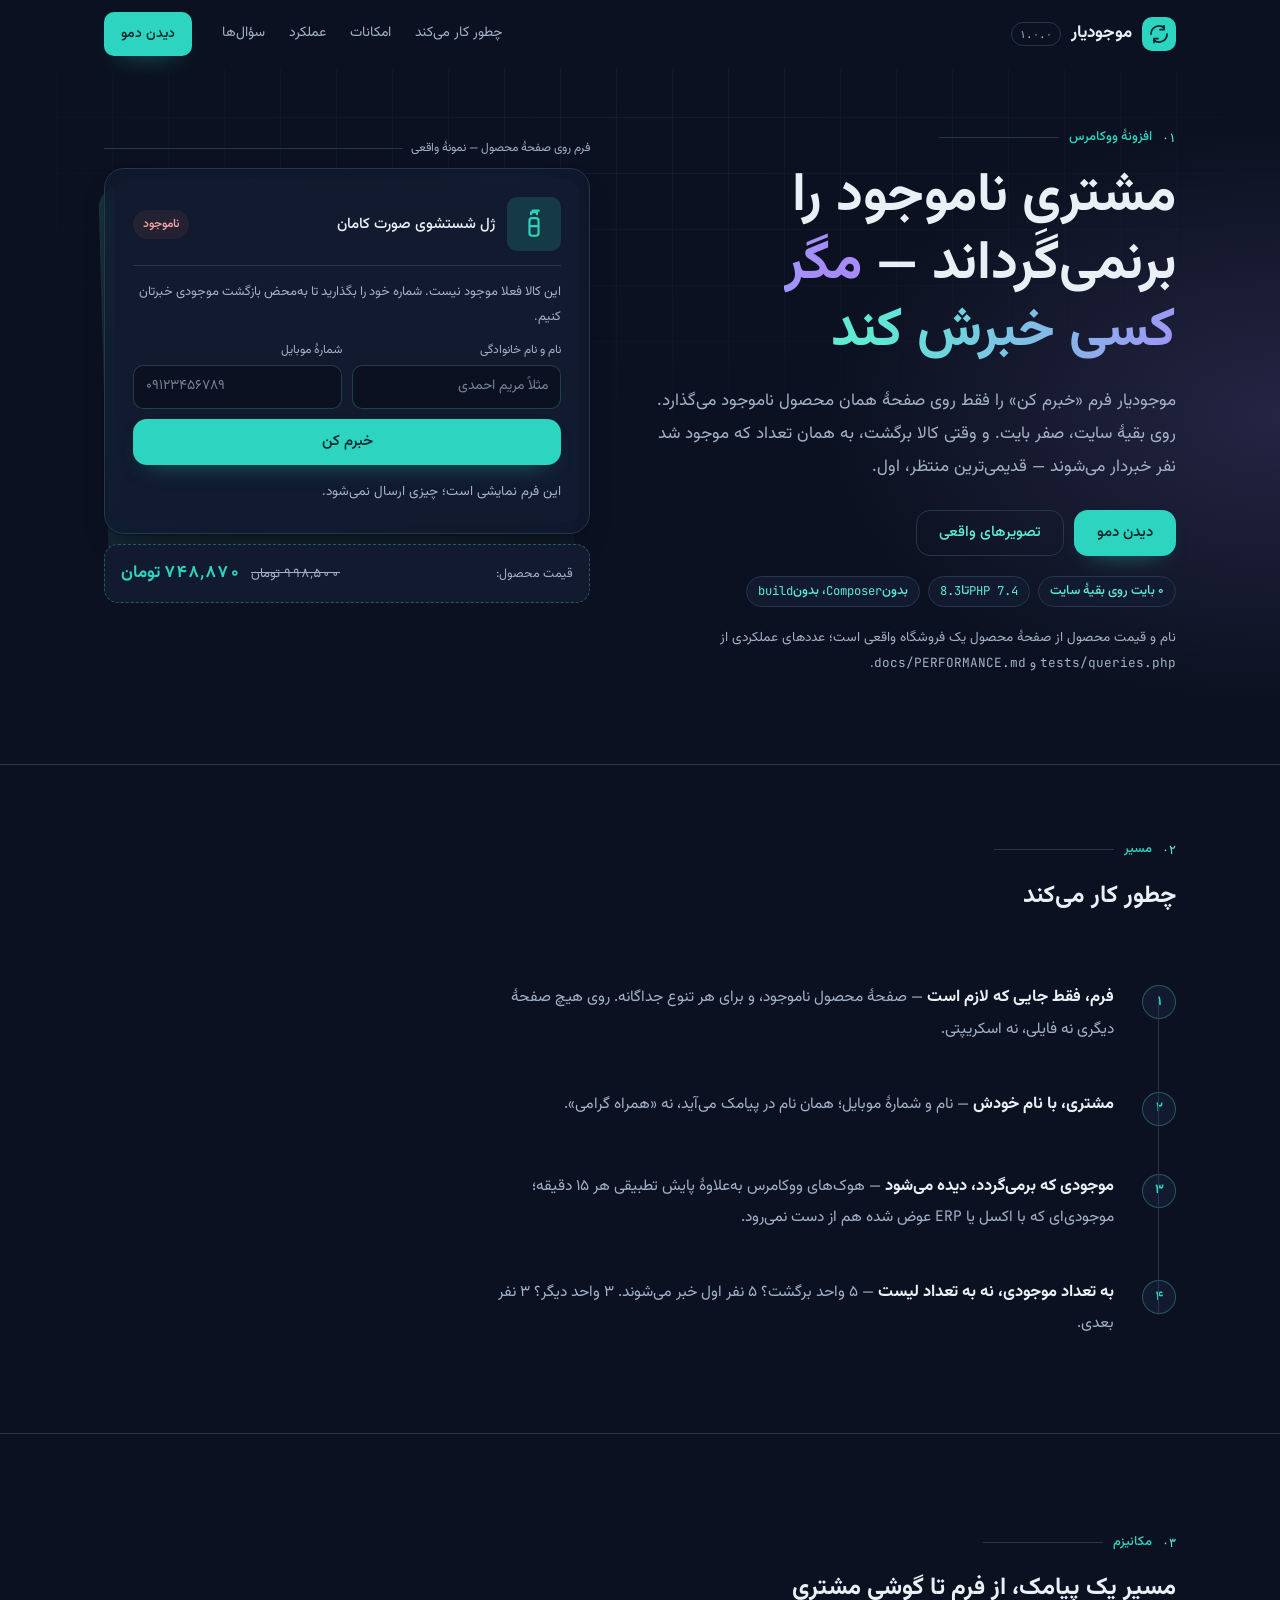
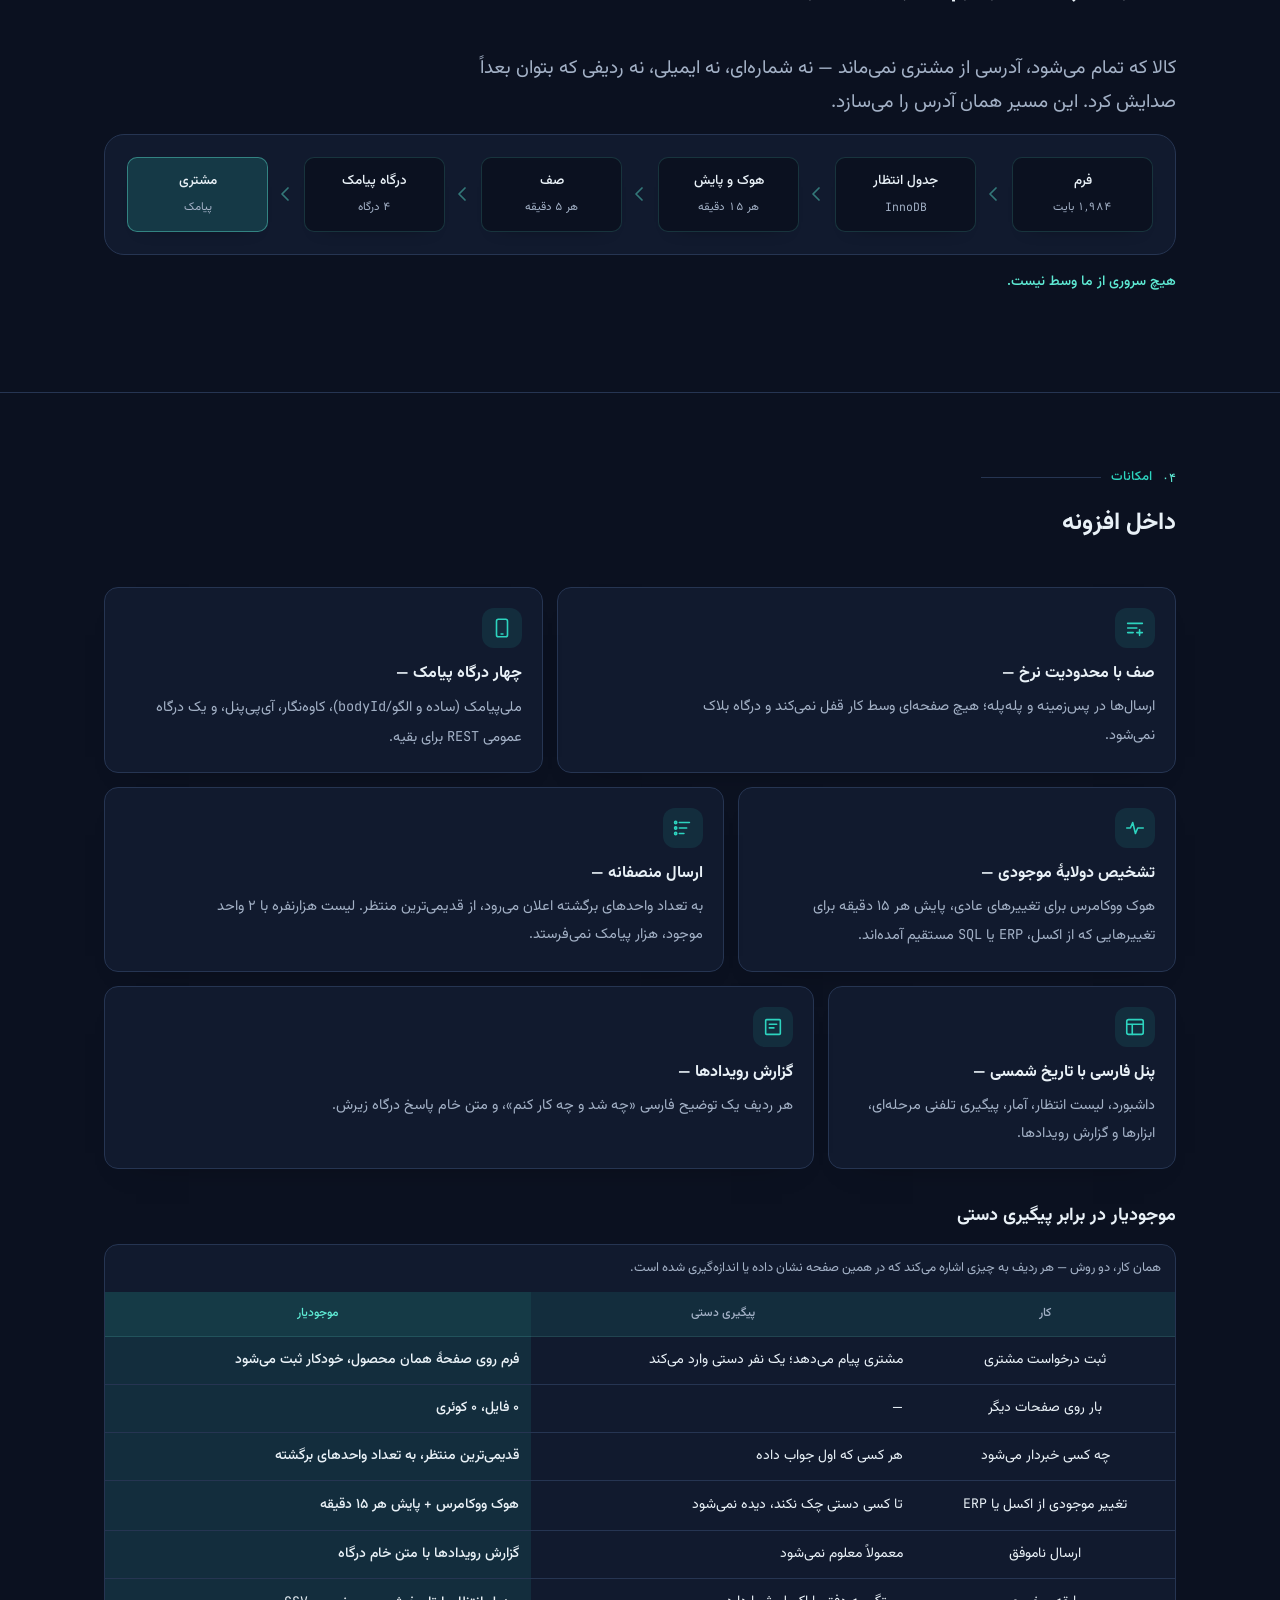
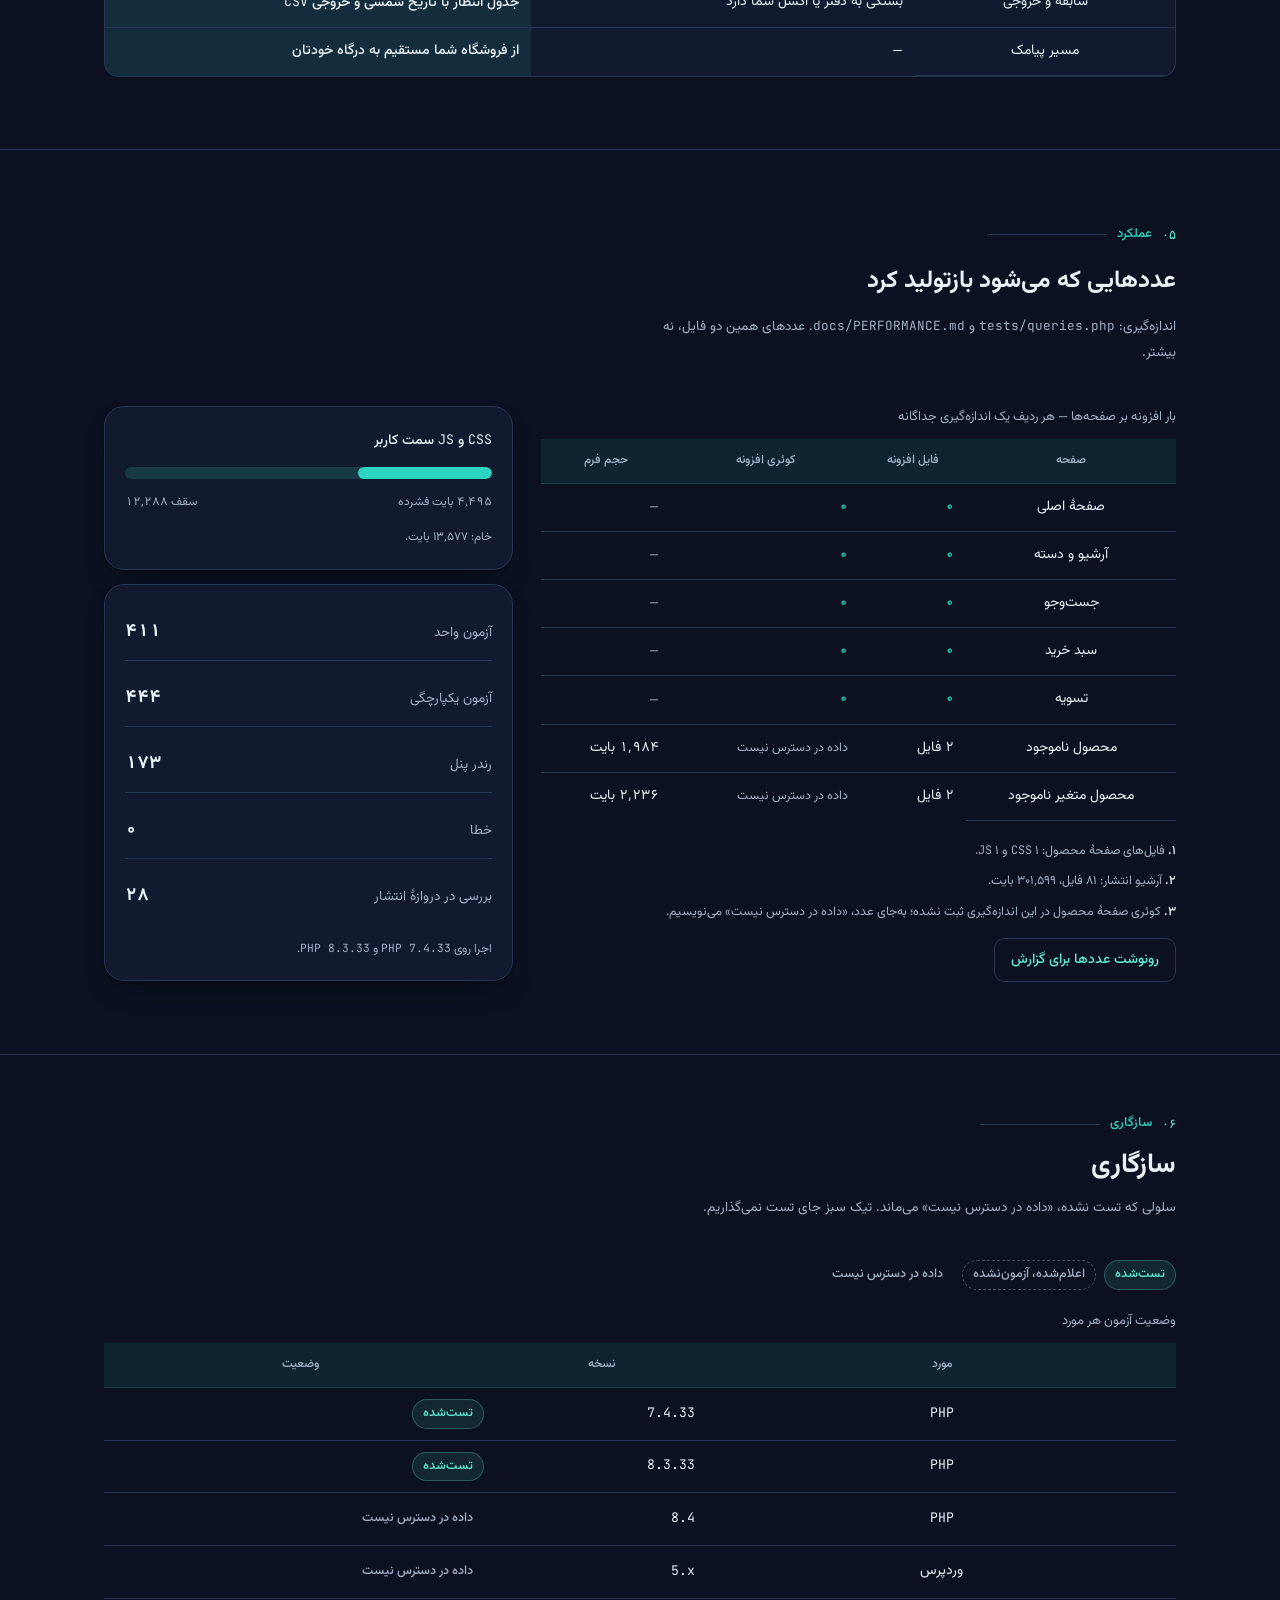
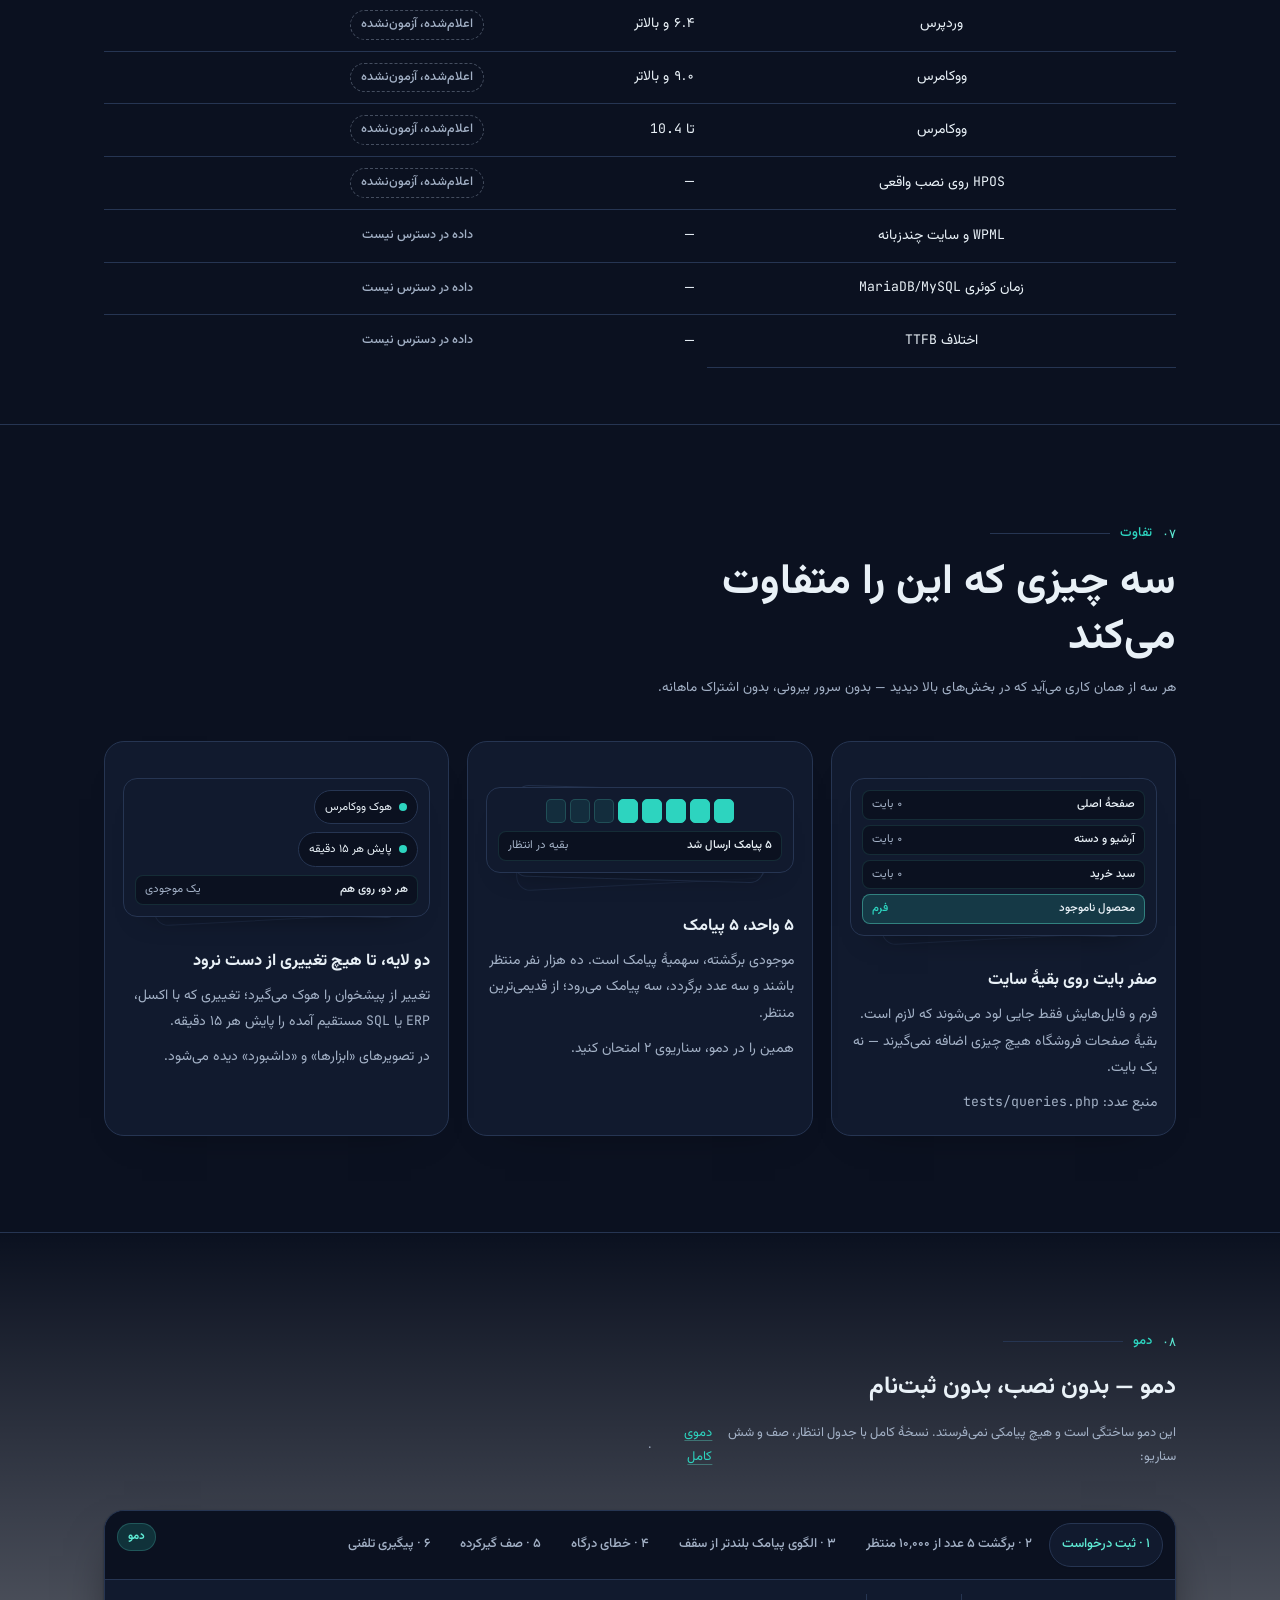
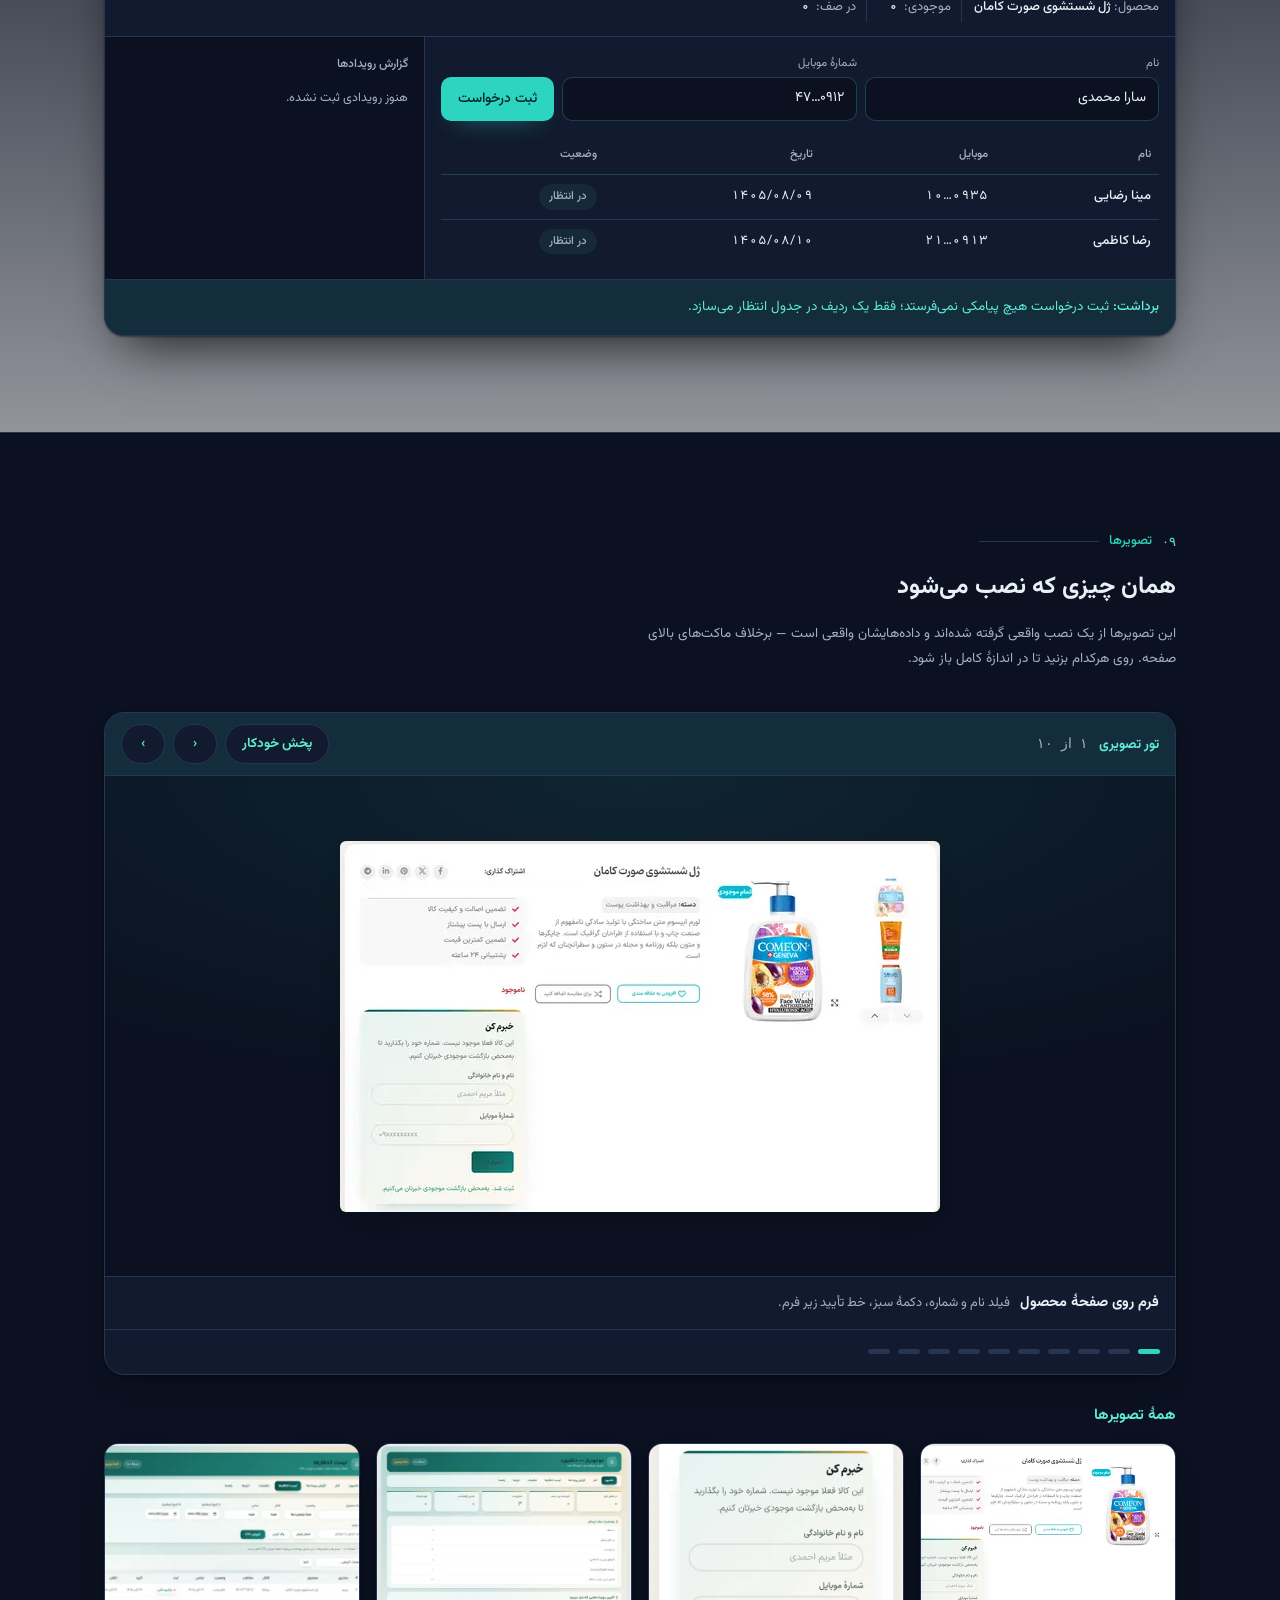
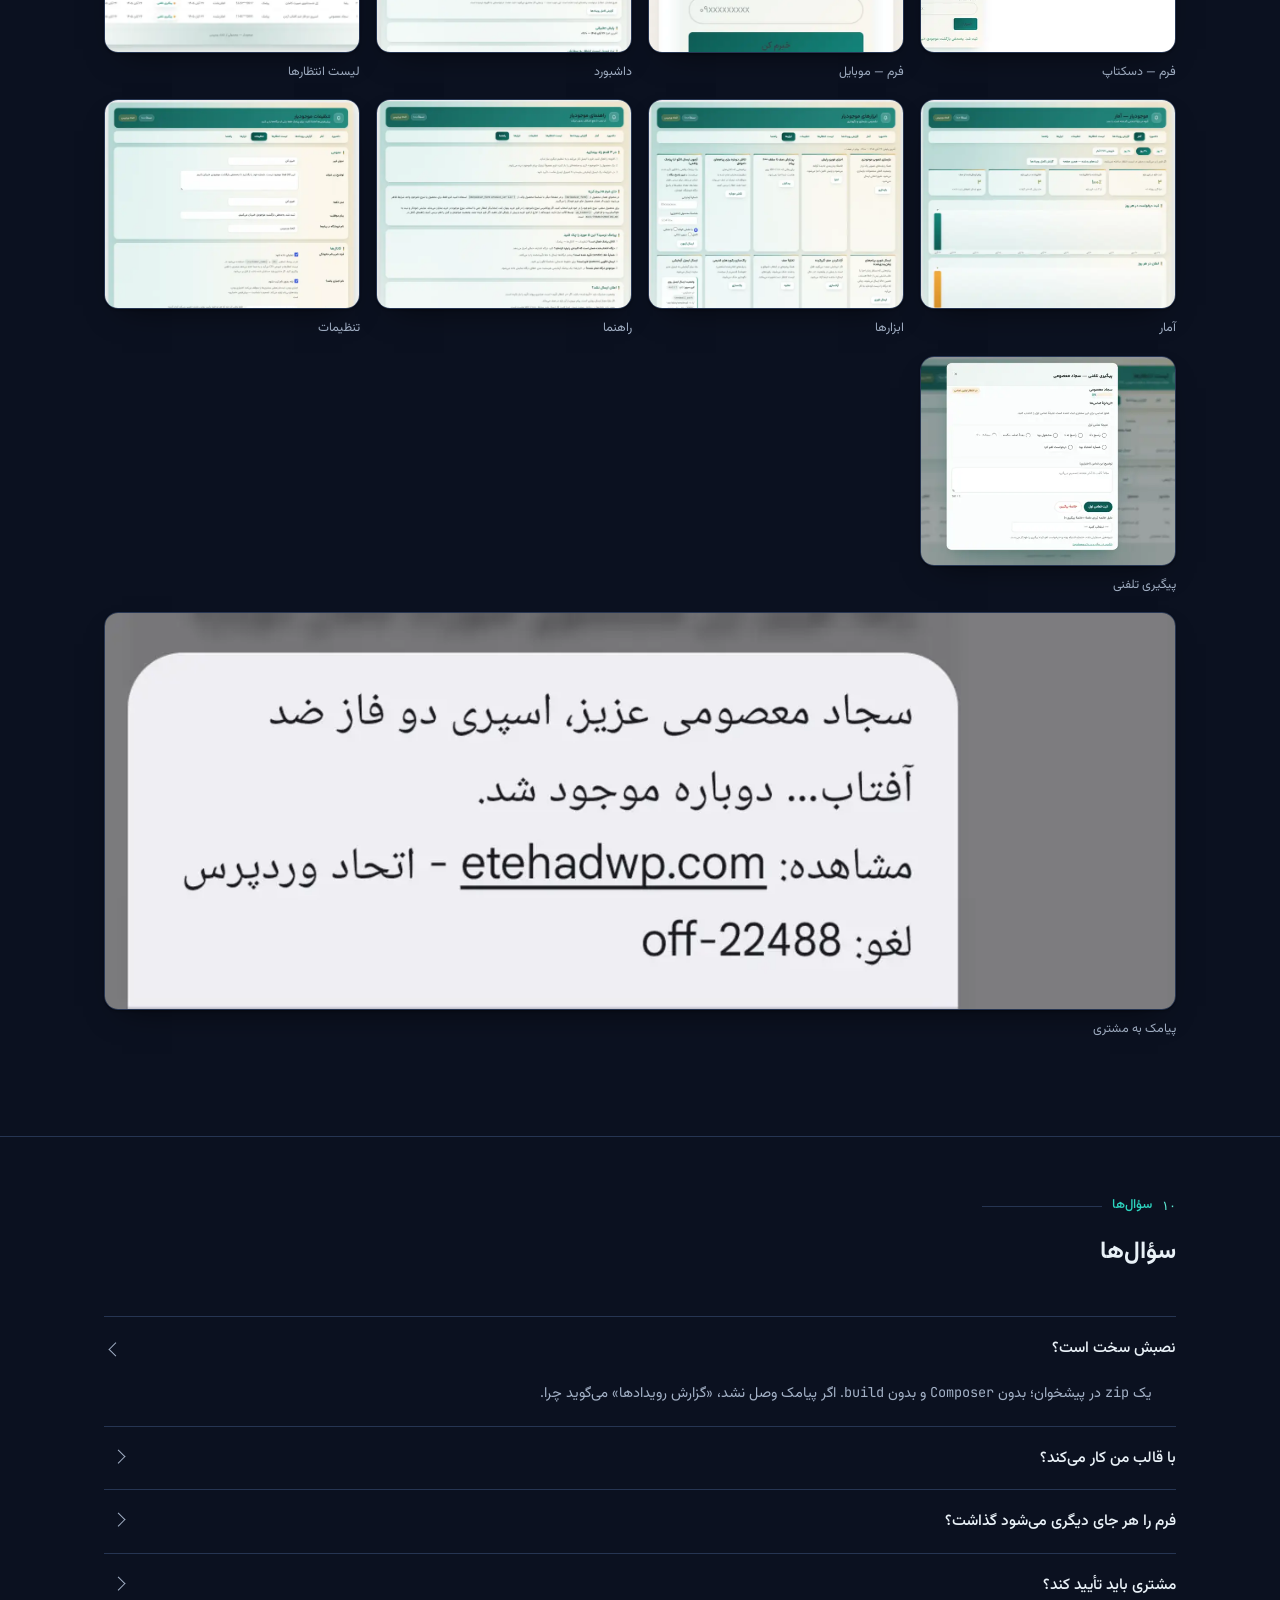
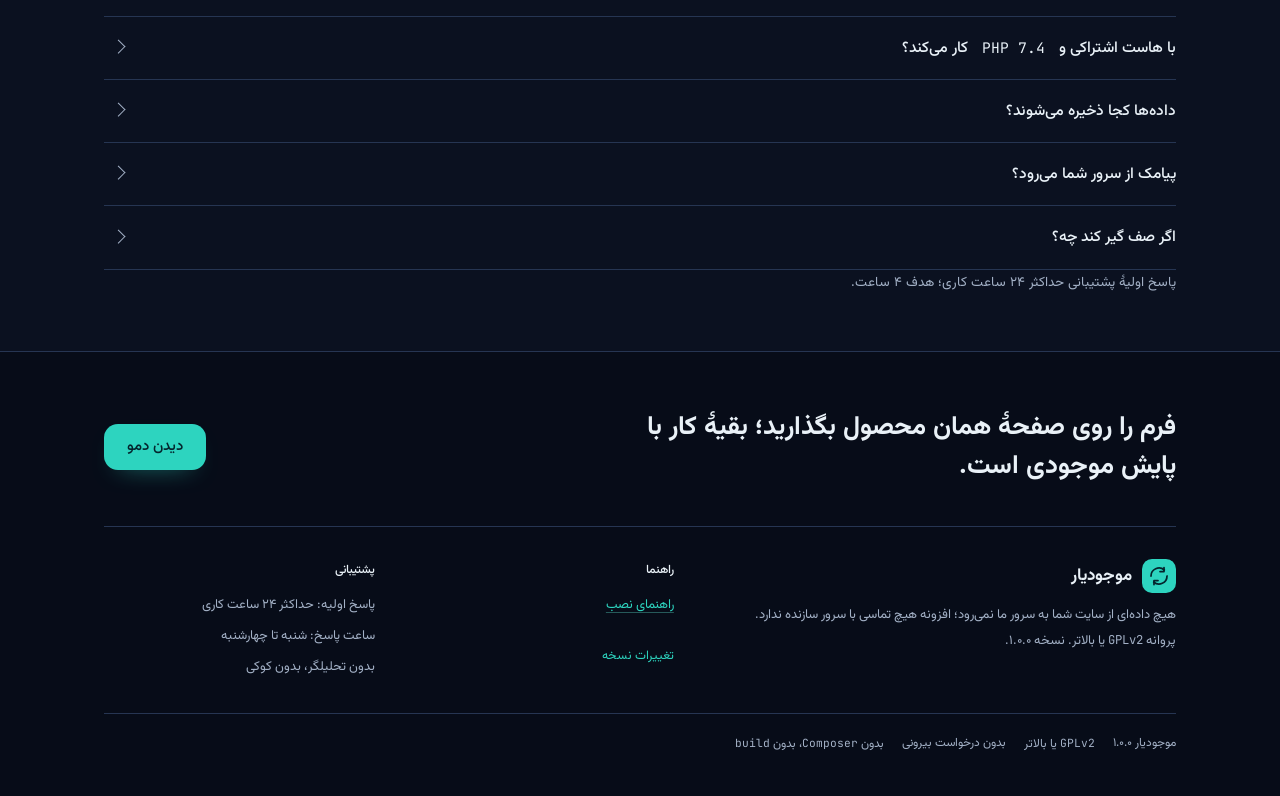
==== commit e1d70e92: "Rebuild the landing on a dark visual system Modelled on the Gapineh landing: dark navy surfaces, one" ====
--- a/index.html
+++ b/index.html
@@ -5,8 +5,8 @@
 <meta name="viewport" content="width=device-width, initial-scale=1, viewport-fit=cover">
 <title>موجودیار — فرم «خبرم کن» برای کالاهای ناموجود ووکامرس</title>
 <meta name="description" content="موجودیار فرم «خبرم کن» را فقط روی صفحهٔ همان محصول ناموجود می‌گذارد. روی بقیهٔ سایت، صفر بایت. وقتی کالا برگشت، به تعداد واحدهای برگشته پیامک می‌رود؛ قدیمی‌ترین منتظر، اول.">
-<meta name="color-scheme" content="light">
-<meta name="theme-color" content="#EEF4F2">
+<meta name="color-scheme" content="dark">
+<meta name="theme-color" content="#0B1120">
 <meta property="og:type" content="website">
 <meta property="og:locale" content="fa_IR">
 <meta property="og:site_name" content="موجودیار">
@@ -64,7 +64,7 @@
   <section class="mjy-wrap mjy-hero" aria-labelledby="hero-title">
     <div class="mjy-hero-copy">
       <p class="mjy-eyebrow"><span class="mjy-eyebrow-num">۰۱</span> افزونهٔ ووکامرس</p>
-      <h1 id="hero-title">مشتریِ ناموجود را برنمی‌گرداند — مگر کسی خبرش کند</h1>
+      <h1 id="hero-title">مشتریِ ناموجود را برنمی‌گرداند — <span class="mjy-hl">مگر کسی خبرش کند</span></h1>
       <p class="mjy-hero-sub">موجودیار فرم «خبرم کن» را فقط روی صفحهٔ همان محصول ناموجود می‌گذارد. روی بقیهٔ سایت، صفر بایت. و وقتی کالا برگشت، به همان تعداد که موجود شد نفر خبردار می‌شوند — قدیمی‌ترین منتظر، اول.</p>
 
       <div class="mjy-hero-actions">
--- a/assets/style.css
+++ b/assets/style.css
@@ -27,32 +27,71 @@
   font-style: normal;
   font-display: swap;
 }
+@font-face {
+  font-family: "JetBrains Mono";
+  src: url("../fonts/JetBrainsMono-Regular.woff2") format("woff2");
+  font-weight: 400;
+  font-style: normal;
+  font-display: swap;
+}
+@font-face {
+  font-family: "JetBrains Mono";
+  src: url("../fonts/JetBrainsMono-SemiBold.woff2") format("woff2");
+  font-weight: 600;
+  font-style: normal;
+  font-display: swap;
+}
 
 :root {
-  --mjy-primary: #0E5C55;
-  --mjy-primary-ink: #0A423D;
+  color-scheme: dark;
+
+  /* surfaces */
+  --mjy-bg: #0B1120;
+  --mjy-bg-2: #0E1729;
+  --mjy-surface: #111A2E;
+  --mjy-surface-2: #17223B;
+  --mjy-footer: #070C18;
+  --mjy-header-bg: rgba(11, 17, 32, 0.88);
+
+  /* text */
+  --mjy-ink: #E9F1F7;
+  --mjy-muted: #A3B1C6;
+
+  /* brand and accents */
+  --mjy-primary: #2DD4BF;
+  --mjy-primary-ink: #5EEAD4;
+  --mjy-on-primary: #04252D;
+  --mjy-violet: #A78BFA;
   --mjy-accent: #F2A93B;
-  --mjy-bg: #EEF4F2;
-  --mjy-surface: #FFFFFF;
-  --mjy-ink: #0B1F1C;
-  --mjy-muted: #55706B;
-  --mjy-line: rgba(14, 92, 85, 0.14);
-  --mjy-danger: #B3261E;
+  --mjy-danger: #FCA5A5;
+
+  /* lines, tints, glows */
+  --mjy-line: #263552;
+  --mjy-line-soft: rgba(148, 163, 184, 0.16);
+  --mjy-tint: rgba(45, 212, 191, 0.10);
+  --mjy-tint-2: rgba(45, 212, 191, 0.17);
+  --mjy-amber-tint: rgba(242, 169, 59, 0.16);
+  --mjy-danger-tint: rgba(248, 113, 113, 0.12);
+  --mjy-glow-a: rgba(45, 212, 191, 0.16);
+  --mjy-glow-b: rgba(167, 139, 250, 0.16);
+  --mjy-grid-line: rgba(148, 163, 184, 0.07);
+
   --radius-lg: 20px;
   --radius-md: 14px;
   --radius-sm: 10px;
 
-  --mjy-tint: rgba(14, 92, 85, 0.06);
-  --mjy-tint-2: rgba(14, 92, 85, 0.10);
-  --mjy-amber-tint: rgba(242, 169, 59, 0.14);
-  --mjy-shadow: 0 1px 2px rgba(11, 31, 28, 0.04), 0 12px 32px -12px rgba(11, 31, 28, 0.14);
-  --mjy-shadow-lift: 0 1px 2px rgba(11, 31, 28, 0.05), 0 20px 44px -16px rgba(11, 31, 28, 0.18);
+  --mjy-shadow: 0 1px 2px rgba(0, 0, 0, 0.35), 0 14px 32px -18px rgba(0, 0, 0, 0.7);
+  --mjy-shadow-lift: 0 1px 2px rgba(0, 0, 0, 0.4), 0 26px 50px -20px rgba(0, 0, 0, 0.8);
+  --mjy-shadow-glow: 0 0 0 1px rgba(45, 212, 191, 0.28), 0 24px 60px -28px rgba(45, 212, 191, 0.42);
 
   --mjy-wrap: 1120px;
   --mjy-measure: 33em;
   --mjy-pad: 24px;
   --mjy-sec: 72px;
   --mjy-tap: 44px;
+
+  --mjy-font: "Vazirmatn", system-ui, "Segoe UI", Tahoma, sans-serif;
+  --mjy-mono: "JetBrains Mono", ui-monospace, SFMono-Regular, Menlo, Consolas, monospace;
   --mjy-hair: 1px solid var(--mjy-line);
 }
 
@@ -68,9 +107,13 @@
 
 body {
   margin: 0;
-  background: var(--mjy-bg);
+  background:
+    radial-gradient(900px 520px at 14% -10%, var(--mjy-glow-a), transparent 62%),
+    radial-gradient(760px 480px at 100% 4%, var(--mjy-glow-b), transparent 60%),
+    var(--mjy-bg);
+  background-repeat: no-repeat;
   color: var(--mjy-ink);
-  font-family: "Vazirmatn", system-ui, "Segoe UI", Tahoma, sans-serif;
+  font-family: var(--mjy-font);
   font-size: 16px;
   line-height: 1.95;
   font-weight: 400;
@@ -151,7 +194,7 @@
   padding-block: 10px;
   padding-inline: 16px;
   background: var(--mjy-primary);
-  color: #fff;
+  color: var(--mjy-on-primary);
   border-radius: var(--radius-sm);
   transform: translateY(-160%);
   transition: transform 180ms ease-out;
@@ -161,7 +204,7 @@
 /* 4.2 buttons */
 .mjy-btn {
   --btn-bg: var(--mjy-primary);
-  --btn-fg: #fff;
+  --btn-fg: var(--mjy-on-primary);
   display: inline-flex;
   align-items: center;
   justify-content: center;
@@ -179,11 +222,12 @@
   transition: background-color 180ms ease-out, transform 180ms ease-out,
               box-shadow 180ms ease-out;
 }
+.mjy-btn--primary { box-shadow: 0 10px 26px -16px rgba(45, 212, 191, 0.75); }
 .mjy-btn:hover { background: var(--mjy-primary-ink); }
 .mjy-btn:active { transform: translateY(1px); }
 .mjy-btn--primary:focus-visible {
   outline: 2px solid var(--mjy-accent);
-  outline-offset: -6px;
+  outline-offset: 3px;
 }
 .mjy-btn--ghost {
   --btn-bg: transparent;
@@ -192,7 +236,7 @@
 }
 .mjy-btn--ghost:hover {
   background: var(--mjy-tint);
-  border-color: rgba(14, 92, 85, 0.28);
+  border-color: rgba(94, 234, 212, 0.28);
 }
 .mjy-btn--sm {
   min-block-size: 44px;
@@ -207,7 +251,7 @@
   text-decoration: underline;
   text-decoration-thickness: 1px;
   text-underline-offset: 4px;
-  text-decoration-color: rgba(14, 92, 85, 0.35);
+  text-decoration-color: rgba(94, 234, 212, 0.35);
   transition: text-decoration-color 160ms ease-out, color 160ms ease-out;
 }
 .mjy-link:hover {
@@ -222,7 +266,7 @@
 }
 @supports ((backdrop-filter: blur(1px)) or (-webkit-backdrop-filter: blur(1px))) {
   .mjy-glass {
-    background: rgba(255, 255, 255, 0.72);
+    background: rgba(17, 26, 46, 0.72);
     -webkit-backdrop-filter: blur(14px) saturate(140%);
     backdrop-filter: blur(14px) saturate(140%);
     box-shadow: var(--mjy-shadow);
@@ -248,9 +292,9 @@
               box-shadow 200ms ease-out;
 }
 .mjy-header.is-stuck {
-  background: rgba(255, 255, 255, 0.86);
+  background: rgba(11, 17, 32, 0.88);
   border-block-end: var(--mjy-hair);
-  box-shadow: 0 8px 24px -20px rgba(11, 31, 28, 0.4);
+  box-shadow: 0 8px 24px -20px rgba(0, 0, 0, 0.4);
 }
 @supports ((backdrop-filter: blur(1px)) or (-webkit-backdrop-filter: blur(1px))) {
   .mjy-header.is-stuck {
@@ -280,7 +324,7 @@
   block-size: 34px;
   border-radius: var(--radius-sm);
   background: var(--mjy-primary);
-  color: #fff;
+  color: var(--mjy-on-primary);
 }
 .mjy-ver {
   font-size: 11px;
@@ -384,7 +428,7 @@
   font-size: 12px;
   font-weight: 500;
   color: var(--mjy-danger);
-  background: rgba(179, 38, 30, 0.08);
+  background: rgba(248, 113, 113, 0.08);
   border-radius: 999px;
   padding-block: 3px;
   padding-inline: 10px;
@@ -411,14 +455,14 @@
   padding-block: 9px;
   padding-inline: 12px;
   background: var(--mjy-bg);
-  border: 1px solid rgba(14, 92, 85, 0.22);
+  border: 1px solid rgba(94, 234, 212, 0.22);
   border-radius: var(--radius-sm);
   font-size: 14px;
   line-height: 1.7;
   transition: border-color 160ms ease-out, background-color 160ms ease-out;
 }
-.mjy-input::placeholder { color: #6a8079; }
-.mjy-input:hover { border-color: rgba(14, 92, 85, 0.36); }
+.mjy-input::placeholder { color: rgba(163, 177, 198, 0.7); }
+.mjy-input:hover { border-color: rgba(94, 234, 212, 0.36); }
 .mjy-input:focus-visible {
   outline: 2px solid var(--mjy-primary);
   outline-offset: 1px;
@@ -476,7 +520,7 @@
   padding-block: 12px;
   padding-inline: 16px;
   background: var(--mjy-surface);
-  border: 1px dashed rgba(14, 92, 85, 0.3);
+  border: 1px dashed rgba(94, 234, 212, 0.3);
   border-radius: var(--radius-md);
 }
 .mjy-price-box-label { font-size: 12.5px; color: var(--mjy-muted); }
@@ -516,11 +560,11 @@
   font-weight: 500;
   color: var(--mjy-muted);
   background: var(--mjy-tint);
-  border-block-end: 1px solid rgba(14, 92, 85, 0.2);
+  border-block-end: 1px solid rgba(94, 234, 212, 0.2);
   white-space: nowrap;
 }
 .mjy-table tbody tr:last-child td { border-block-end: 0; }
-.mjy-table tbody tr:hover td { background: rgba(14, 92, 85, 0.03); }
+.mjy-table tbody tr:hover td { background: rgba(94, 234, 212, 0.03); }
 .mjy-table .num { font-variant-numeric: tabular-nums; white-space: nowrap; }
 .mjy-table .zero { color: var(--mjy-primary); font-weight: 500; }
 .mjy-table .na { color: var(--mjy-muted); font-size: 12.5px; }
@@ -540,13 +584,13 @@
 }
 .mjy-state--tested {
   color: var(--mjy-primary-ink);
-  background: rgba(14, 92, 85, 0.10);
-  border: 1px solid rgba(14, 92, 85, 0.28);
+  background: rgba(94, 234, 212, 0.10);
+  border: 1px solid rgba(94, 234, 212, 0.28);
 }
 .mjy-state--declared {
   color: var(--mjy-muted);
   background: transparent;
-  border: 1px dashed rgba(85, 112, 107, 0.6);
+  border: 1px dashed rgba(148, 163, 184, 0.42);
 }
 .mjy-state--unknown {
   color: var(--mjy-muted);
@@ -625,7 +669,7 @@
   inline-size: 34px;
   block-size: 34px;
   border-radius: 999px;
-  border: 1px solid rgba(14, 92, 85, 0.3);
+  border: 1px solid rgba(94, 234, 212, 0.3);
   background: var(--mjy-surface);
   color: var(--mjy-primary);
   font-size: 13px;
@@ -655,15 +699,15 @@
   align-content: start;
   padding: 12px 10px;
   background: var(--mjy-bg);
-  border: 1px solid rgba(14, 92, 85, 0.16);
+  border: 1px solid rgba(94, 234, 212, 0.16);
   border-radius: var(--radius-sm);
   text-align: center;
-  box-shadow: 0 10px 20px -20px rgba(11, 31, 28, 0.8);
+  box-shadow: 0 10px 20px -20px rgba(0, 0, 0, 0.8);
   transition: transform 200ms ease-out, box-shadow 200ms ease-out;
 }
 .mjy-node:hover {
   transform: translateY(-2px);
-  box-shadow: 0 14px 24px -18px rgba(11, 31, 28, 0.55);
+  box-shadow: 0 14px 24px -18px rgba(0, 0, 0, 0.55);
 }
 .mjy-node b { font-size: 13.5px; font-weight: 500; line-height: 1.7; }
 .mjy-node span {
@@ -674,12 +718,12 @@
 }
 .mjy-node--accent {
   background: var(--mjy-tint-2);
-  border-color: rgba(14, 92, 85, 0.42);
+  border-color: rgba(94, 234, 212, 0.42);
 }
 .mjy-arrow {
   flex: 0 0 24px;
   align-self: center;
-  color: rgba(14, 92, 85, 0.45);
+  color: rgba(94, 234, 212, 0.45);
 }
 
 /* 4.16 features — each one is a card that lifts off the page */
@@ -693,12 +737,13 @@
   background: var(--mjy-surface);
   border: var(--mjy-hair);
   border-radius: var(--radius-md);
-  box-shadow: 0 16px 34px -32px rgba(11, 31, 28, 0.65);
+  box-shadow: 0 16px 34px -32px rgba(0, 0, 0, 0.65);
   transition: transform 200ms ease-out, box-shadow 200ms ease-out;
 }
 .mjy-feature:hover {
   transform: translateY(-3px);
-  box-shadow: var(--mjy-shadow);
+  border-color: rgba(45, 212, 191, 0.42);
+  box-shadow: var(--mjy-shadow-glow);
 }
 .mjy-feature svg {
   box-sizing: content-box;
@@ -747,12 +792,13 @@
   background: var(--mjy-surface);
   border: var(--mjy-hair);
   border-radius: var(--radius-lg);
-  box-shadow: 0 20px 42px -38px rgba(11, 31, 28, 0.7);
+  box-shadow: 0 20px 42px -38px rgba(0, 0, 0, 0.7);
   transition: transform 220ms ease-out, box-shadow 220ms ease-out;
 }
 .mjy-spot:hover {
   transform: translateY(-4px);
-  box-shadow: var(--mjy-shadow-lift);
+  border-color: rgba(45, 212, 191, 0.4);
+  box-shadow: var(--mjy-shadow-glow);
 }
 .mjy-spot h3 { font-size: 16.5px; font-weight: 700; line-height: 1.7; }
 .mjy-spot p { font-size: 14px; line-height: 1.9; color: var(--mjy-muted); }
@@ -788,7 +834,7 @@
   background: var(--mjy-surface);
   border: var(--mjy-hair);
   border-radius: var(--radius-md);
-  box-shadow: 0 18px 32px -28px rgba(11, 31, 28, 0.75);
+  box-shadow: 0 18px 32px -28px rgba(0, 0, 0, 0.75);
   transition: transform 220ms ease-out;
 }
 .mjy-spot:hover .mjy-spot-face { transform: translateY(-3px); }
@@ -803,14 +849,14 @@
   line-height: 1.9;
   color: var(--mjy-muted);
   background: var(--mjy-bg);
-  border: 1px solid rgba(14, 92, 85, 0.12);
+  border: 1px solid rgba(94, 234, 212, 0.12);
   border-radius: 8px;
 }
 .mjy-spot-row b { font-weight: 500; color: var(--mjy-ink); }
 .mjy-spot-row i { font-style: normal; font-variant-numeric: tabular-nums; }
 .mjy-spot-row.is-hot {
   background: var(--mjy-tint-2);
-  border-color: rgba(14, 92, 85, 0.4);
+  border-color: rgba(94, 234, 212, 0.4);
 }
 .mjy-spot-row.is-hot i { color: var(--mjy-primary); font-weight: 500; }
 .mjy-spot-face--queue,
@@ -822,7 +868,7 @@
   block-size: 24px;
   border-radius: 5px;
   background: var(--mjy-tint);
-  border: 1px solid rgba(14, 92, 85, 0.18);
+  border: 1px solid rgba(94, 234, 212, 0.18);
 }
 .mjy-spot-cell.is-on { background: var(--mjy-primary); border-color: var(--mjy-primary); }
 .mjy-spot-chip {
@@ -846,9 +892,9 @@
 }
 .mjy-spot-dot--pulse { animation: mjy-pulse 2400ms ease-out infinite; }
 @keyframes mjy-pulse {
-  0% { box-shadow: 0 0 0 0 rgba(14, 92, 85, 0.35); }
-  70% { box-shadow: 0 0 0 9px rgba(14, 92, 85, 0); }
-  100% { box-shadow: 0 0 0 0 rgba(14, 92, 85, 0); }
+  0% { box-shadow: 0 0 0 0 rgba(94, 234, 212, 0.35); }
+  70% { box-shadow: 0 0 0 9px rgba(94, 234, 212, 0); }
+  100% { box-shadow: 0 0 0 0 rgba(94, 234, 212, 0); }
 }
 
 /* 4.18 demo */
@@ -870,7 +916,7 @@
   letter-spacing: 0;
   color: var(--mjy-primary-ink);
   background: var(--mjy-tint-2);
-  border: 1px solid rgba(14, 92, 85, 0.2);
+  border: 1px solid rgba(94, 234, 212, 0.2);
   border-radius: 999px;
   padding-block: 2px;
   padding-inline: 10px;
@@ -900,12 +946,12 @@
   white-space: nowrap;
   transition: background-color 160ms ease-out, color 160ms ease-out;
 }
-.mjy-demo-tab:hover { background: rgba(255, 255, 255, 0.7); color: var(--mjy-ink); }
+.mjy-demo-tab:hover { background: var(--mjy-tint); color: var(--mjy-ink); }
 .mjy-demo-tab[aria-selected="true"] {
   background: var(--mjy-surface);
   border-color: var(--mjy-line);
   color: var(--mjy-primary-ink);
-  box-shadow: 0 1px 2px rgba(11, 31, 28, 0.05);
+  box-shadow: 0 1px 2px rgba(0, 0, 0, 0.05);
 }
 .mjy-demo-panel { display: grid; gap: 0; }
 .mjy-demo-ctx {
@@ -978,7 +1024,7 @@
   white-space: pre-wrap;
   word-break: break-word;
 }
-.mjy-log-item--warn { border-color: rgba(179, 38, 30, 0.28); background: rgba(179, 38, 30, 0.04); }
+.mjy-log-item--warn { border-color: rgba(248, 113, 113, 0.28); background: rgba(248, 113, 113, 0.04); }
 .mjy-log-item--warn b { color: var(--mjy-danger); }
 .mjy-log-item--ok { border-color: rgba(242, 169, 59, 0.55); background: var(--mjy-amber-tint); }
 .mjy-log-empty { font-size: 12.5px; color: var(--mjy-muted); }
@@ -1016,7 +1062,7 @@
   color: var(--mjy-muted);
   padding-block: 8px;
   padding-inline: 8px;
-  border-block-end: 1px solid rgba(14, 92, 85, 0.2);
+  border-block-end: 1px solid rgba(94, 234, 212, 0.2);
   white-space: nowrap;
 }
 .mjy-wl td {
@@ -1040,11 +1086,11 @@
   border: 1px solid transparent;
   white-space: nowrap;
 }
-.mjy-pill--wait { color: var(--mjy-muted); background: rgba(14, 92, 85, 0.07); }
+.mjy-pill--wait { color: var(--mjy-muted); background: rgba(94, 234, 212, 0.07); }
 .mjy-pill--sent { color: var(--mjy-ink); background: var(--mjy-amber-tint); border-color: rgba(242, 169, 59, 0.55); }
 .mjy-pill--sending { color: var(--mjy-primary-ink); background: var(--mjy-tint-2); }
-.mjy-pill--sched { color: var(--mjy-primary-ink); background: transparent; border-color: rgba(14, 92, 85, 0.35); border-style: dashed; }
-.mjy-pill--blocked { color: var(--mjy-danger); background: rgba(179, 38, 30, 0.07); border-color: rgba(179, 38, 30, 0.3); }
+.mjy-pill--sched { color: var(--mjy-primary-ink); background: transparent; border-color: rgba(94, 234, 212, 0.35); border-style: dashed; }
+.mjy-pill--blocked { color: var(--mjy-danger); background: rgba(248, 113, 113, 0.07); border-color: rgba(248, 113, 113, 0.3); }
 .mjy-pill--closed { color: var(--mjy-muted); background: transparent; border-color: var(--mjy-line); }
 .mjy-wl-wrap { overflow-x: auto; }
 .mjy-form-inline { display: grid; grid-template-columns: 1fr 1fr auto; gap: 8px; align-items: end; }
@@ -1085,7 +1131,7 @@
   font-weight: 500;
   line-height: 1.9;
   color: var(--mjy-ink);
-  background: rgba(255, 255, 255, 0.92);
+  background: rgba(11, 17, 32, 0.86);
   border-radius: 999px;
   padding-block: 2px;
   padding-inline: 9px;
@@ -1153,7 +1199,7 @@
 .mjy-tour-btn[aria-pressed="true"] {
   background: var(--mjy-primary);
   border-color: var(--mjy-primary);
-  color: #fff;
+  color: var(--mjy-on-primary);
 }
 .mjy-tour-stage { margin: 0; }
 .mjy-tour-link {
@@ -1171,7 +1217,7 @@
   inline-size: auto;
   block-size: auto;
   border-radius: 6px;
-  box-shadow: 0 10px 30px -18px rgba(12, 40, 38, 0.45);
+  box-shadow: 0 10px 30px -18px rgba(0, 0, 0, 0.45);
 }
 .mjy-tour-cap {
   display: flex;
@@ -1263,7 +1309,7 @@
 .mjy-footer {
   padding-block: 56px 40px;
   border-block-start: var(--mjy-hair);
-  background: var(--mjy-bg);
+  background: var(--mjy-footer);
 }
 .mjy-cta {
   display: grid;
@@ -1326,11 +1372,36 @@
 
 /* 5.1 hero */
 .mjy-hero {
-  padding-block: 40px 72px;
+  position: relative;
+  isolation: isolate;
+  padding-block: 56px 88px;
   display: grid;
   grid-template-columns: 1.05fr .95fr;
   gap: 48px;
   align-items: start;
+}
+.mjy-hero::before {
+  content: "";
+  position: absolute;
+  z-index: -1;
+  inset-block-start: -120px;
+  inset-inline: -24px;
+  block-size: 560px;
+  background-image:
+    linear-gradient(to right, var(--mjy-grid-line) 1px, transparent 1px),
+    linear-gradient(to bottom, var(--mjy-grid-line) 1px, transparent 1px);
+  background-size: 56px 56px;
+  -webkit-mask-image: radial-gradient(70% 65% at 50% 30%, #000 0%, transparent 100%);
+  mask-image: radial-gradient(70% 65% at 50% 30%, #000 0%, transparent 100%);
+  pointer-events: none;
+}
+@supports ((-webkit-background-clip: text) or (background-clip: text)) {
+  .mjy-hl {
+    background: linear-gradient(100deg, var(--mjy-primary-ink) 10%, var(--mjy-violet) 90%);
+    -webkit-background-clip: text;
+    background-clip: text;
+    color: transparent;
+  }
 }
 .mjy-hero-copy { max-inline-size: 34em; }
 .mjy-hero h1 {
@@ -1362,7 +1433,7 @@
   position: absolute;
   inset-block: 44px 6px;
   inset-inline: 20px 0;
-  background: linear-gradient(150deg, rgba(14, 92, 85, 0.16), rgba(14, 92, 85, 0.03));
+  background: linear-gradient(150deg, rgba(94, 234, 212, 0.16), rgba(94, 234, 212, 0.03));
   border-radius: var(--radius-lg);
   transform: rotate(-1.6deg);
 }
@@ -1596,8 +1667,23 @@
 
 /* ---------- 8. PRINT ---------- */
 @media print {
+  :root {
+    --mjy-bg: #FFFFFF;
+    --mjy-surface: #FFFFFF;
+    --mjy-surface-2: #FFFFFF;
+    --mjy-ink: #000000;
+    --mjy-muted: #333333;
+    --mjy-line: #C9D6D2;
+    --mjy-tint: #F2F7F6;
+    --mjy-tint-2: #E8F1EF;
+    --mjy-primary: #0E5C55;
+    --mjy-primary-ink: #0A423D;
+    --mjy-on-primary: #FFFFFF;
+  }
   .mjy-header, .mjy-skip, .mjy-demo-tabs, .mjy-demo-actions, .mjy-cta .mjy-btn, .mjy-copy-row,
-  .mjy-shots { display: none; }
+  .mjy-shots, .mjy-tour-bar, .mjy-tour-dots, .mjy-hero::before { display: none; }
+  .mjy-hl { background: none; color: inherit; }
+  .mjy-tour-link { block-size: auto; }
   .mjy-glass, .mjy-header, .mjy-header.is-stuck, .mjy-mock-shell {
     background: #fff;
     -webkit-backdrop-filter: none;
@@ -1618,3 +1704,17 @@
   .mjy-faq summary::after { display: none; }
   a[href^="#"]::after { content: ""; }
 }
+
+
+/* ---------- 9. MONO ---------- */
+.mjy-eyebrow-num,
+.mjy-ver,
+.ltr,
+.mjy-tour-count,
+.mjy-table td .num,
+.mjy-shot-zoom {
+  font-family: var(--mjy-mono);
+  font-feature-settings: "tnum" 1;
+}
+.mjy-eyebrow-num { color: var(--mjy-primary-ink); }
+.ltr { font-size: 0.94em; }
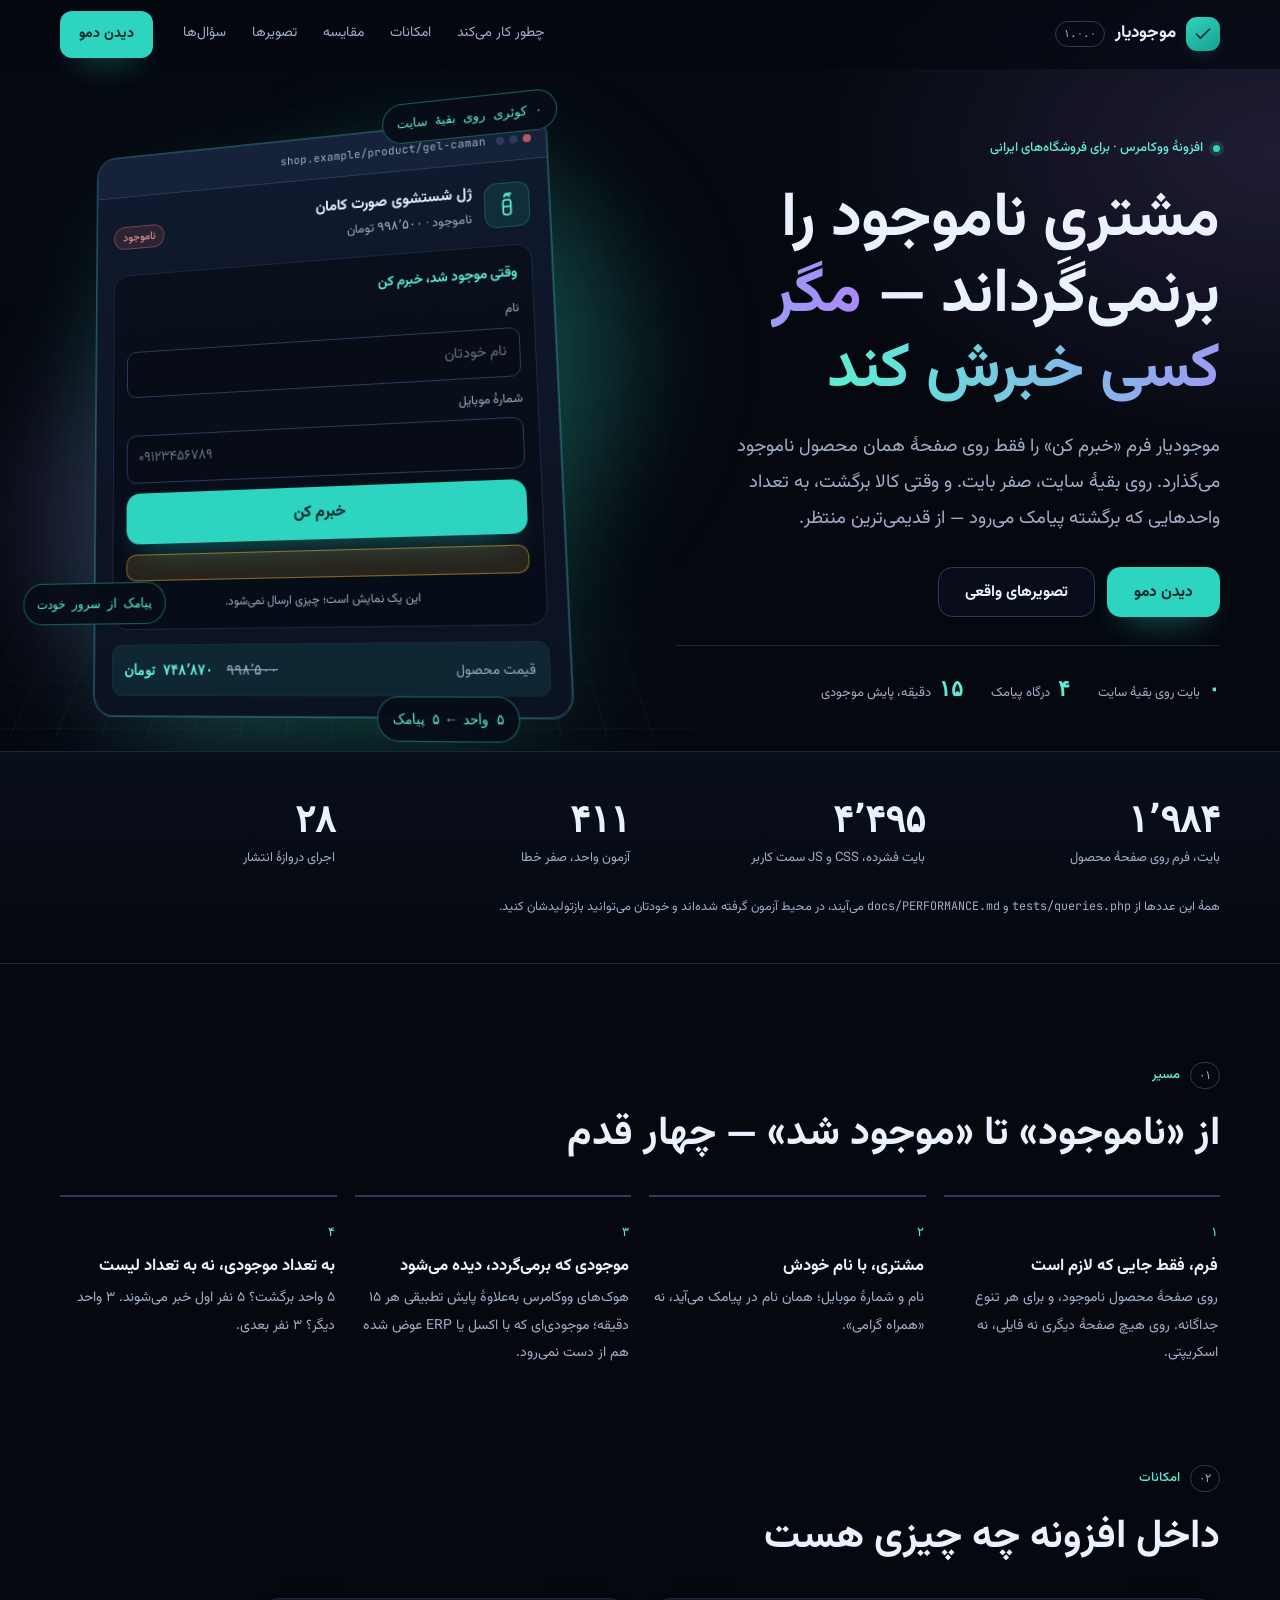
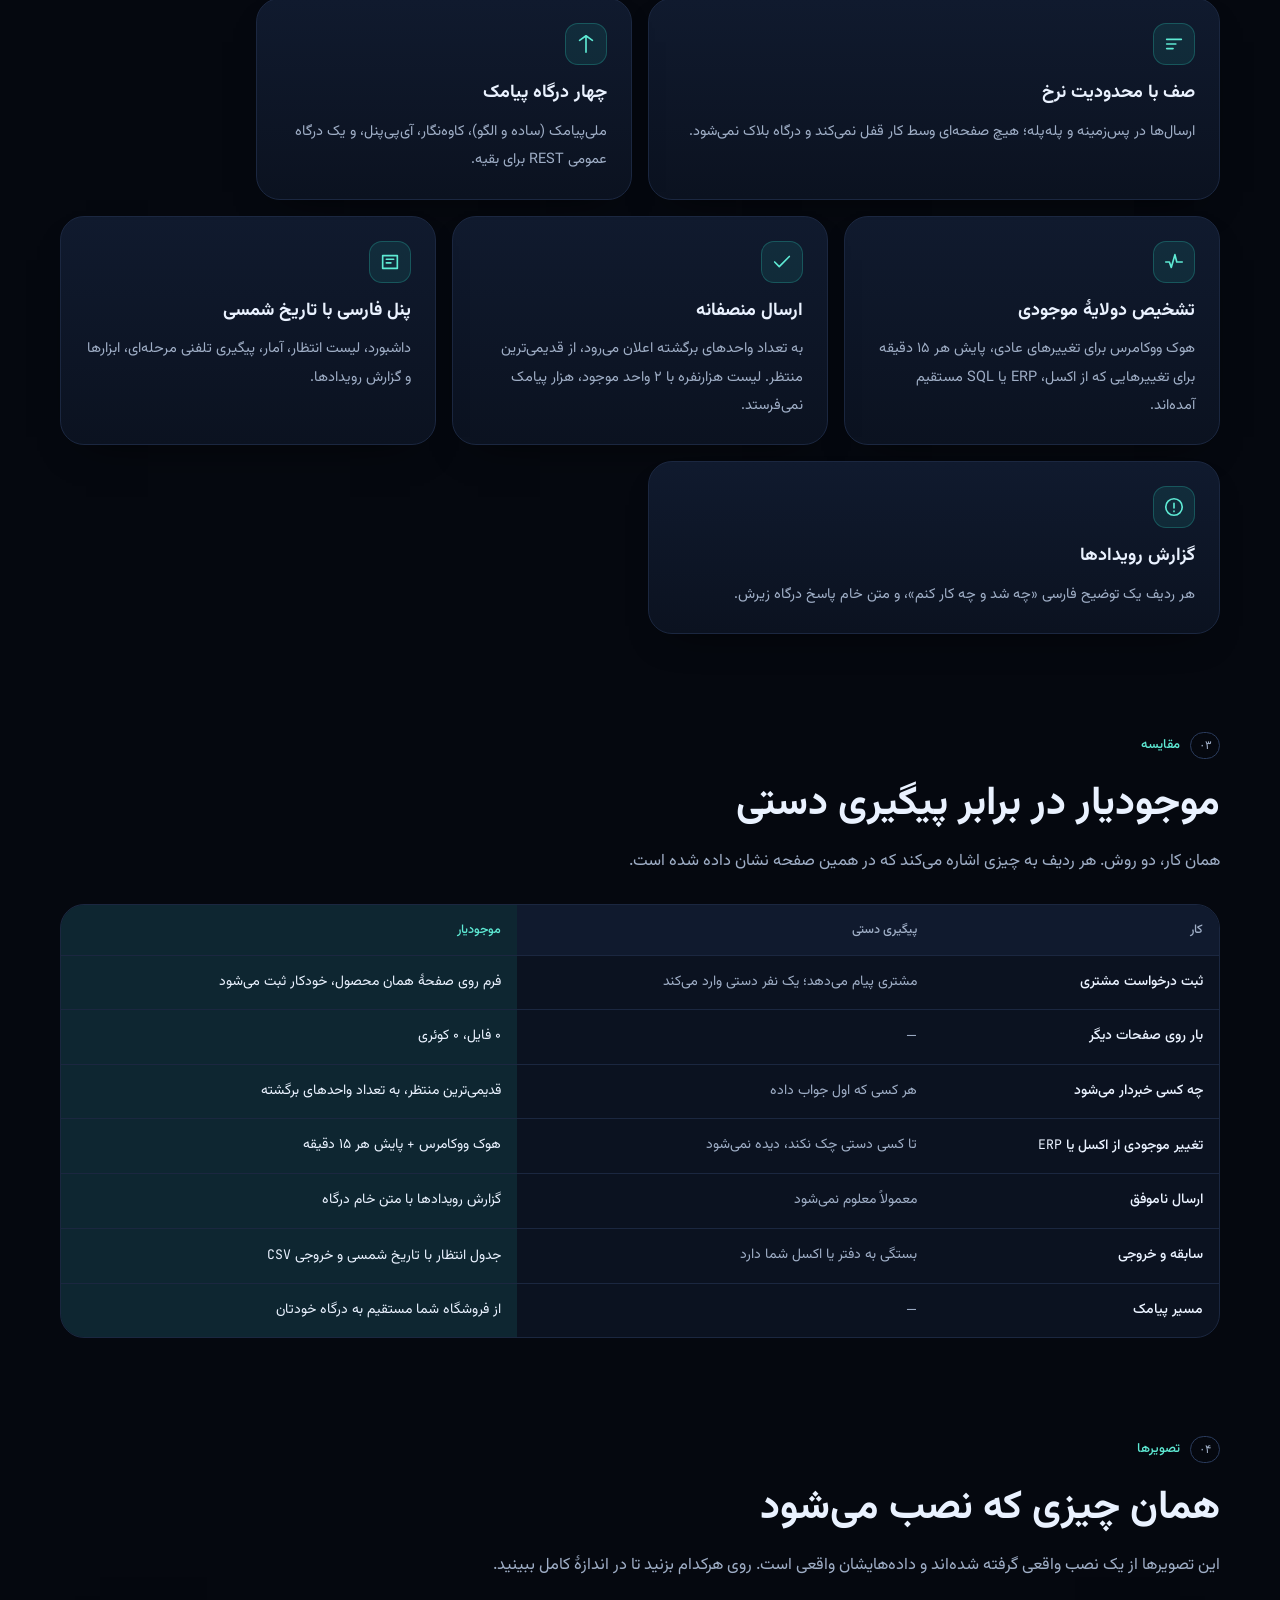
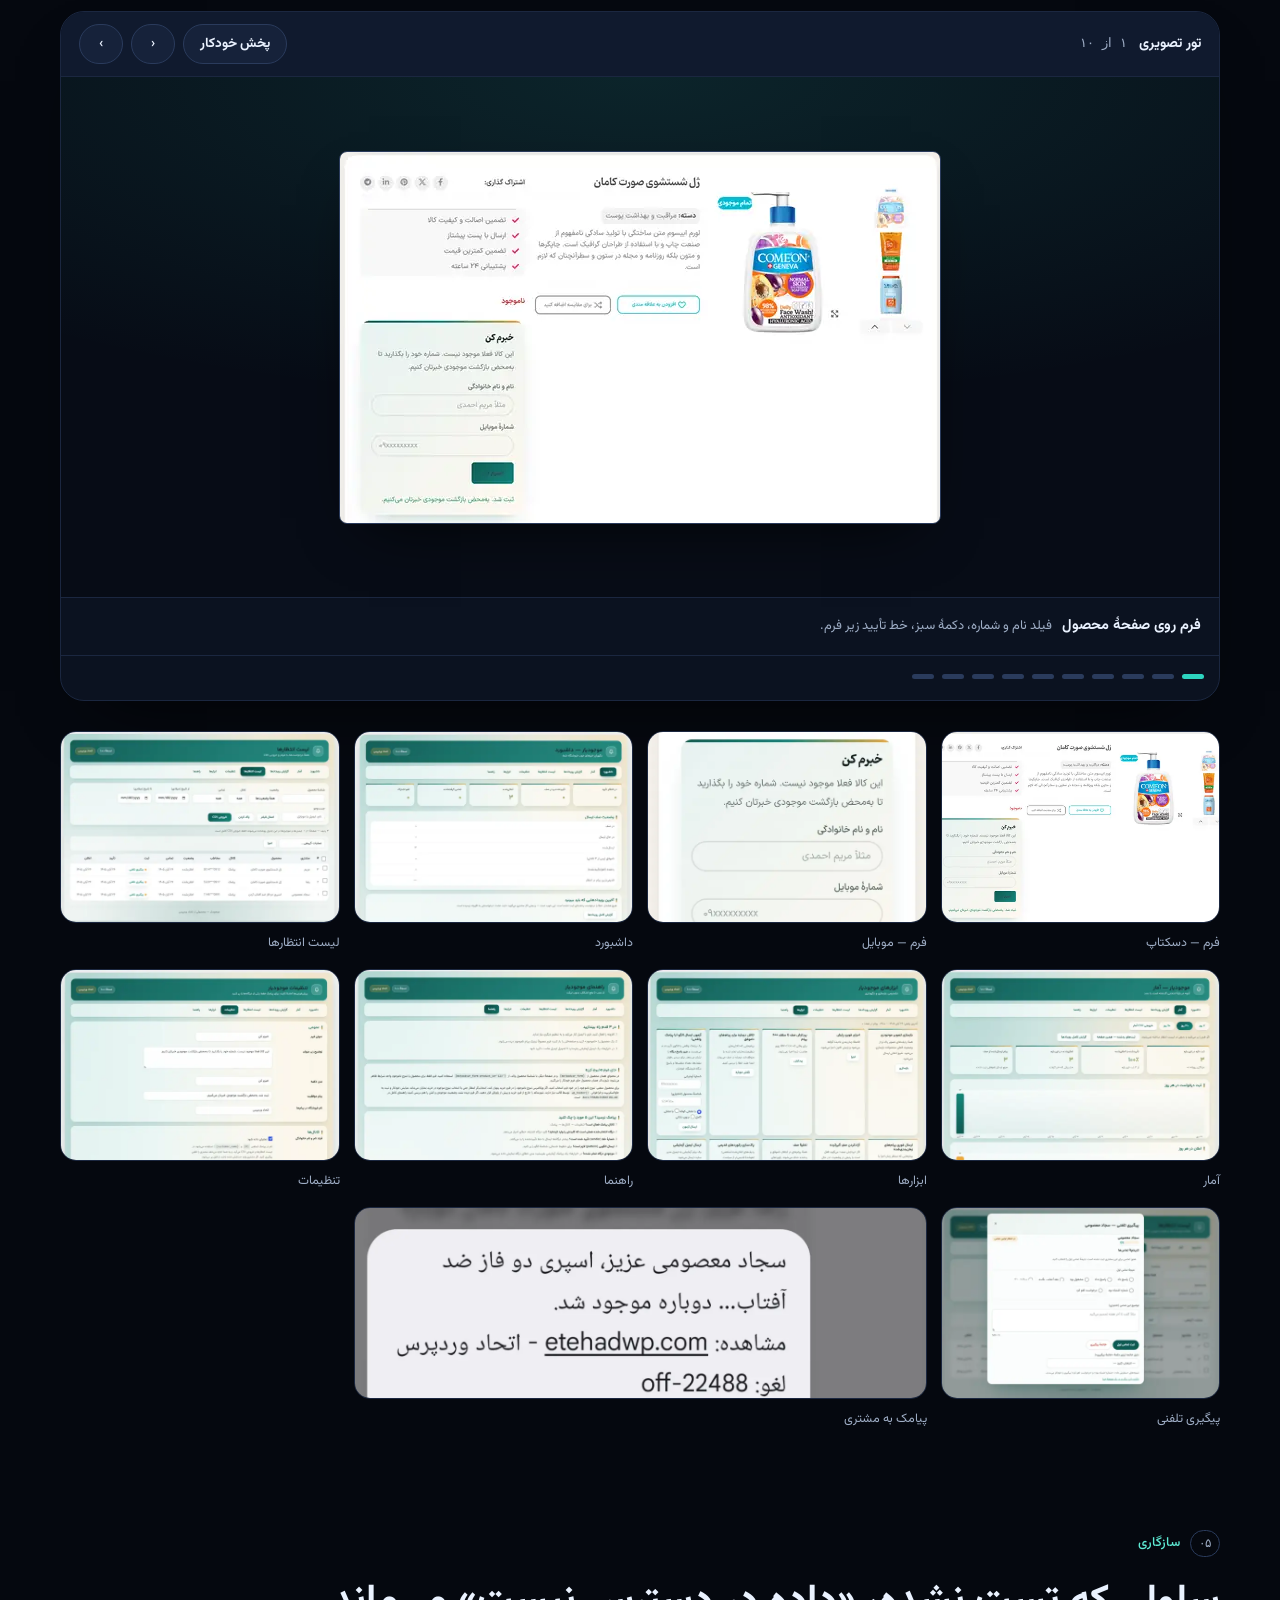
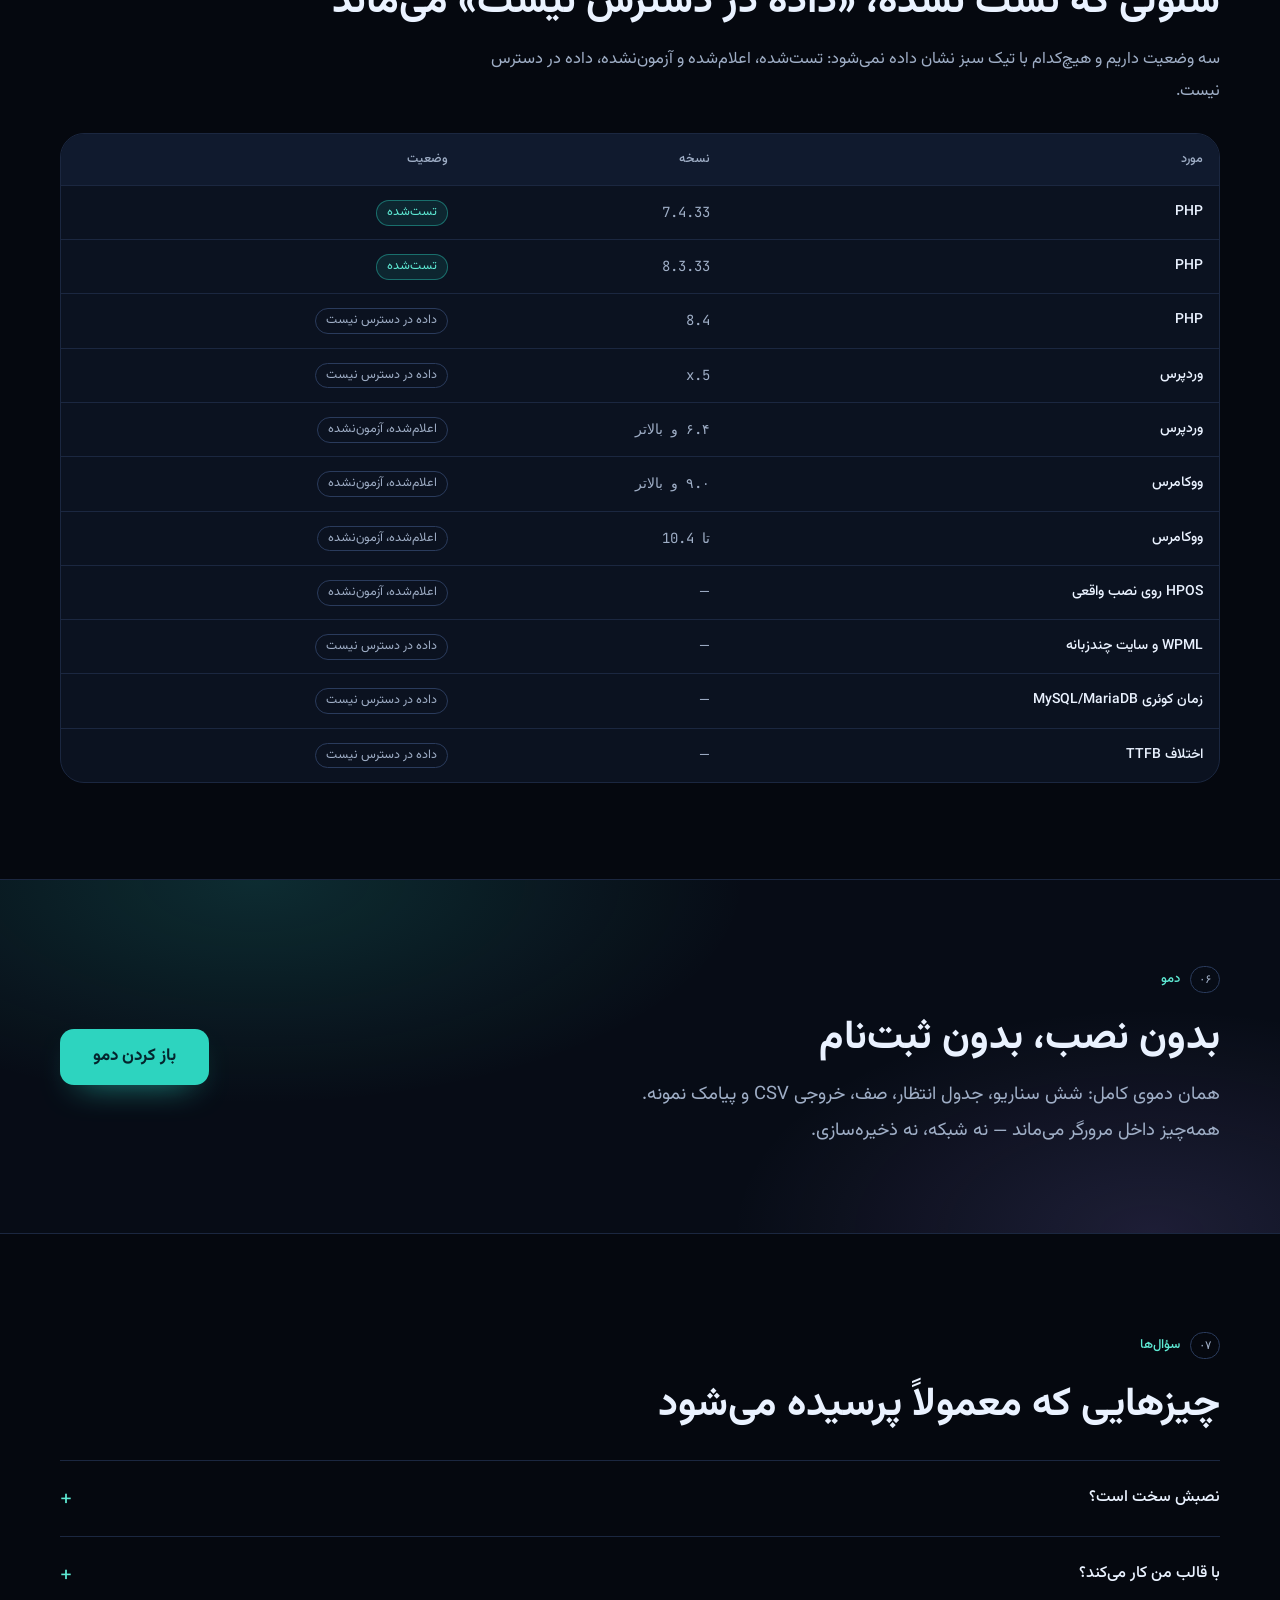
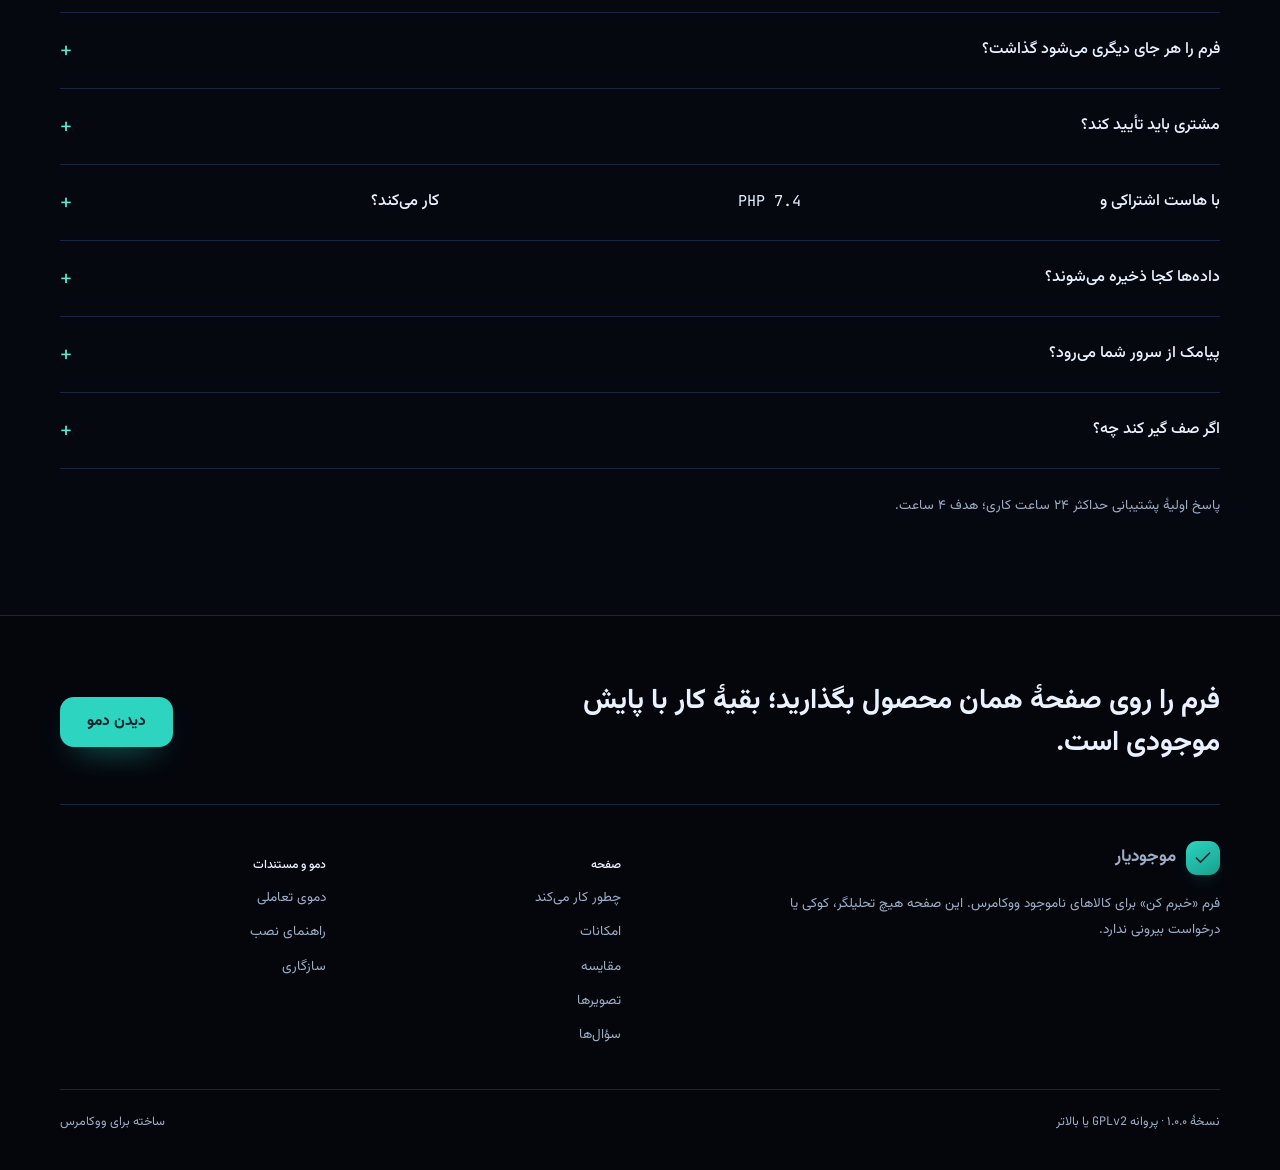
==== commit 8279d7ff: "Rebuild the page: a 3D hero, new markup, new stylesheet index.html, style.css and app.js are new fil" ====
--- a/index.html
+++ b/index.html
@@ -1,636 +1,264 @@
-<!DOCTYPE html>
-<html lang="fa-IR" dir="rtl">
+<!doctype html>
+<html lang="fa" dir="rtl">
 <head>
 <meta charset="utf-8">
 <meta name="viewport" content="width=device-width, initial-scale=1, viewport-fit=cover">
-<title>موجودیار — فرم «خبرم کن» برای کالاهای ناموجود ووکامرس</title>
-<meta name="description" content="موجودیار فرم «خبرم کن» را فقط روی صفحهٔ همان محصول ناموجود می‌گذارد. روی بقیهٔ سایت، صفر بایت. وقتی کالا برگشت، به تعداد واحدهای برگشته پیامک می‌رود؛ قدیمی‌ترین منتظر، اول.">
+<title>موجودیار — فرم «خبرم کن» برای کالاهای ناموجود</title>
+<meta name="description" content="موجودیار فرم «خبرم کن» را فقط روی صفحهٔ همان محصول ناموجود می‌گذارد. روی بقیهٔ سایت صفر بایت. وقتی کالا برگشت، به تعداد واحدهای برگشته پیامک می‌رود — از قدیمی‌ترین منتظر.">
 <meta name="color-scheme" content="dark">
-<meta name="theme-color" content="#0B1120">
+<meta name="theme-color" content="#05080F">
 <meta property="og:type" content="website">
 <meta property="og:locale" content="fa_IR">
 <meta property="og:site_name" content="موجودیار">
-<meta property="og:title" content="موجودیار — فرم «خبرم کن» برای کالاهای ناموجود ووکامرس">
-<meta property="og:description" content="فرم «خبرم کن» فقط روی صفحهٔ همان محصول ناموجود. وقتی کالا برگشت، به تعداد واحدهای برگشته پیامک می‌رود؛ قدیمی‌ترین منتظر، اول.">
+<meta property="og:title" content="موجودیار — فرم «خبرم کن» برای کالاهای ناموجود">
+<meta property="og:description" content="فرم فقط روی صفحهٔ محصول ناموجود. صفر بایت روی بقیهٔ سایت. پیامک به تعداد واحدهای برگشته.">
 <meta name="twitter:card" content="summary">
 <link rel="icon" href="assets/favicon.svg" type="image/svg+xml">
-<link rel="preload" href="fonts/Vazirmatn-Regular.woff2" as="font" type="font/woff2" crossorigin>
-<link rel="preload" href="fonts/Vazirmatn-Bold.woff2" as="font" type="font/woff2" crossorigin>
 <link rel="stylesheet" href="assets/style.css">
-<script src="assets/app.js" defer></script>
+<script defer src="assets/app.js"></script>
 </head>
 <body id="top">
-
 <a class="mjy-skip" href="#main">رفتن به متن اصلی</a>
 
-<!-- ============ 0. HEADER ============ -->
-<header class="mjy-header" id="site-header">
-  <div class="mjy-wrap mjy-header-in">
-    <a class="mjy-brand" href="#top">
-      <span class="mjy-mark" aria-hidden="true">
-        <svg width="24" height="24" viewBox="0 0 24 24" fill="none" stroke="currentColor" stroke-width="1.75" stroke-linecap="round" stroke-linejoin="round" aria-hidden="true">
-          <path d="M4 12a8 8 0 0 1 13.3-6"></path>
-          <path d="M20 12a8 8 0 0 1-13.3 6"></path>
-          <path d="M17 3.5v4h-4"></path>
-          <path d="M7 20.5v-4h4"></path>
-        </svg>
+<header class="mjy-hdr" id="site-header">
+  <div class="mjy-wrap mjy-hdr-in">
+    <a class="mjy-brand" href="#top" aria-label="موجودیار، خانه">
+      <span class="mjy-brand-mark" aria-hidden="true">
+        <svg width="20" height="20" viewBox="0 0 24 24" fill="none" stroke="currentColor" stroke-width="1.9" stroke-linecap="round" stroke-linejoin="round"><path d="M20 6 9 17l-5-5"></path></svg>
       </span>
       <span>موجودیار</span>
-      <span class="mjy-ver" title="نسخهٔ افزونه">۱.۰.۰</span>
+      <span class="mjy-brand-ver">۱.۰.۰</span>
     </a>
 
-    <nav class="mjy-nav" aria-label="فهرست بخش‌های صفحه">
+    <nav class="mjy-nav" aria-label="بخش‌های صفحه">
       <a href="#how">چطور کار می‌کند</a>
       <a href="#features">امکانات</a>
-      <a href="#perf">عملکرد</a>
+      <a href="#compare">مقایسه</a>
+      <a href="#shots">تصویرها</a>
       <a href="#faq">سؤال‌ها</a>
     </nav>
 
-    <a class="mjy-btn mjy-btn--primary mjy-btn--sm" href="#demo">دیدن دمو</a>
+    <a class="mjy-btn mjy-btn-primary mjy-btn-sm" href="demo/">دیدن دمو</a>
   </div>
-
 </header>
 
-<div class="mjy-wrap mjy-mobile-nav-wrap">
-  <nav class="mjy-mobile-nav" aria-label="فهرست کوتاه بخش‌ها">
-    <a href="#how">چطور کار می‌کند</a>
-    <a href="#perf">عملکرد</a>
-  </nav>
-</div>
-
 <main id="main">
 
-  <!-- ============ 1. HERO ============ -->
-  <section class="mjy-wrap mjy-hero" aria-labelledby="hero-title">
-    <div class="mjy-hero-copy">
-      <p class="mjy-eyebrow"><span class="mjy-eyebrow-num">۰۱</span> افزونهٔ ووکامرس</p>
-      <h1 id="hero-title">مشتریِ ناموجود را برنمی‌گرداند — <span class="mjy-hl">مگر کسی خبرش کند</span></h1>
-      <p class="mjy-hero-sub">موجودیار فرم «خبرم کن» را فقط روی صفحهٔ همان محصول ناموجود می‌گذارد. روی بقیهٔ سایت، صفر بایت. و وقتی کالا برگشت، به همان تعداد که موجود شد نفر خبردار می‌شوند — قدیمی‌ترین منتظر، اول.</p>
-
-      <div class="mjy-hero-actions">
-        <a class="mjy-btn mjy-btn--primary" href="#demo">دیدن دمو</a>
-        <a class="mjy-btn mjy-btn--ghost" href="#shots">تصویرهای واقعی</a>
-      </div>
-
-      <ul class="mjy-spec">
-        <li>۰ بایت روی بقیهٔ سایت</li>
-        <li><span lang="en" dir="ltr" class="ltr">PHP 7.4</span> تا <span lang="en" dir="ltr" class="ltr">8.3</span></li>
-        <li>بدون <span lang="en" dir="ltr" class="ltr">Composer</span>، بدون <span lang="en" dir="ltr" class="ltr">build</span></li>
-      </ul>
-
-      <p class="mjy-note mjy-hero-foot">نام و قیمت محصول از صفحهٔ محصول یک فروشگاه واقعی است؛ عددهای عملکردی از <span lang="en" dir="ltr" class="ltr">tests/queries.php</span> و <span lang="en" dir="ltr" class="ltr">docs/PERFORMANCE.md</span>.</p>
-    </div>
-
-    <div class="mjy-hero-mock">
-      <p class="mjy-mock-label">فرم روی صفحهٔ محصول — نمونهٔ واقعی</p>
-      <div class="mjy-mock-shell mjy-glass">
-        <div class="mjy-product">
-          <div class="mjy-product-top">
-            <span class="mjy-thumb" aria-hidden="true"><svg width="24" height="24" viewBox="0 0 24 24" fill="none" stroke="currentColor" stroke-width="1.6" stroke-linecap="round" stroke-linejoin="round" aria-hidden="true"><path d="M9.8 4.6V3.2h4.4v1.4"></path><path d="M11 3.2V2h4.6"></path><path d="M8.6 9.6a2 2 0 0 1 2-2h2.8a2 2 0 0 1 2 2v9.2a2 2 0 0 1-2 2h-2.8a2 2 0 0 1-2-2Z"></path><path d="M9.4 13.6h5.2"></path></svg></span>
-            <div>
-              <p class="mjy-product-name">ژل شستشوی صورت کامان</p>
-            </div>
-            <span class="mjy-oos">ناموجود</span>
-          </div>
-
-          <div class="mjy-product-rule" aria-hidden="true"></div>
-
-          <form class="mjy-form" id="hero-form" novalidate>
-            <p class="mjy-form-intro">این کالا فعلا موجود نیست. شماره خود را بگذارید تا به‌محض بازگشت موجودی خبرتان کنیم.</p>
-            <div class="mjy-form-row">
-              <div class="mjy-field">
-                <label for="hero-name">نام و نام خانوادگی</label>
-                <input class="mjy-input" id="hero-name" name="name" type="text" autocomplete="name" placeholder="مثلاً مریم احمدی">
+  <!-- ==================== HERO ==================== -->
+  <section class="mjy-hero" aria-labelledby="hero-title">
+    <div class="mjy-wrap mjy-hero-grid">
+
+      <div class="mjy-hero-copy">
+        <p class="mjy-kicker"><i aria-hidden="true"></i> افزونهٔ ووکامرس · برای فروشگاه‌های ایرانی</p>
+
+        <h1 id="hero-title">مشتریِ ناموجود را برنمی‌گرداند — <em>مگر کسی خبرش کند</em></h1>
+
+        <p class="mjy-lead">موجودیار فرم «خبرم کن» را فقط روی صفحهٔ همان محصول ناموجود می‌گذارد. روی بقیهٔ سایت، صفر بایت. و وقتی کالا برگشت، به تعداد واحدهایی که برگشته پیامک می‌رود — از قدیمی‌ترین منتظر.</p>
+
+        <div class="mjy-hero-actions">
+          <a class="mjy-btn mjy-btn-primary" href="demo/">دیدن دمو</a>
+          <a class="mjy-btn mjy-btn-ghost" href="#shots">تصویرهای واقعی</a>
+        </div>
+
+        <ul class="mjy-hero-facts">
+          <li><b>۰</b><span>بایت روی بقیهٔ سایت</span></li>
+          <li><b>۴</b><span>درگاه پیامک</span></li>
+          <li><b>۱۵</b><span>دقیقه، پایش موجودی</span></li>
+        </ul>
+      </div>
+
+      <div class="mjy-stage" data-stage>
+        <div class="mjy-stage-glow mjy-stage-glow--a" aria-hidden="true"></div>
+        <div class="mjy-stage-glow mjy-stage-glow--b" aria-hidden="true"></div>
+        <div class="mjy-stage-floor" aria-hidden="true"></div>
+
+        <div class="mjy-deck-float">
+          <div class="mjy-deck" data-deck>
+
+            <div class="mjy-deck-card">
+              <div class="mjy-mock-bar">
+                <span class="mjy-mock-dots" aria-hidden="true"><i></i><i></i><i></i></span>
+                <span class="mjy-mock-url" dir="ltr">shop.example/product/gel-caman</span>
               </div>
-              <div class="mjy-field">
-                <label for="hero-tel">شمارهٔ موبایل</label>
-                <input class="mjy-input" id="hero-tel" name="tel" type="tel" inputmode="tel" autocomplete="tel" placeholder="۰۹۱۲۳۴۵۶۷۸۹">
+
+              <div class="mjy-mock-body">
+                <div class="mjy-mock-prod">
+                  <span class="mjy-mock-thumb" aria-hidden="true">
+                    <svg width="26" height="26" viewBox="0 0 24 24" fill="none" stroke="currentColor" stroke-width="1.6" stroke-linecap="round" stroke-linejoin="round" aria-hidden="true"><path d="M9.8 4.6V3.2h4.4v1.4"></path><path d="M11 3.2V2h4.6"></path><path d="M8.6 9.6a2 2 0 0 1 2-2h2.8a2 2 0 0 1 2 2v9.2a2 2 0 0 1-2 2h-2.8a2 2 0 0 1-2-2Z"></path><path d="M9.4 13.6h5.2"></path></svg>
+                  </span>
+                  <div>
+                    <p class="mjy-mock-name">ژل شستشوی صورت کامان</p>
+                    <p class="mjy-mock-meta">ناموجود · <span class="num">۹۹۸٬۵۰۰</span> تومان</p>
+                  </div>
+                  <span class="mjy-mock-badge">ناموجود</span>
+                </div>
+
+                <form class="mjy-mock-form" id="hero-form" novalidate>
+                  <p class="mjy-mock-form-title">وقتی موجود شد، خبرم کن</p>
+                  <label class="mjy-field">
+                    <span>نام</span>
+                    <input class="mjy-input" id="hero-name" name="name" type="text" autocomplete="name" placeholder="نام خودتان">
+                  </label>
+                  <label class="mjy-field">
+                    <span>شمارهٔ موبایل</span>
+                    <input class="mjy-input" id="hero-tel" name="tel" type="tel" inputmode="numeric" autocomplete="tel" placeholder="۰۹۱۲۳۴۵۶۷۸۹" dir="ltr">
+                  </label>
+                  <button class="mjy-btn mjy-btn-primary mjy-btn-block" type="submit" id="hero-cta">خبرم کن</button>
+                  <p class="mjy-hint" id="hero-hint" hidden>نام و شماره را کامل کنید.</p>
+                  <p class="mjy-receipt" id="hero-success" hidden></p>
+                  <p class="mjy-mock-note">این یک نمایش است؛ چیزی ارسال نمی‌شود.</p>
+                </form>
+
+                <div class="mjy-mock-price">
+                  <span>قیمت محصول</span>
+                  <b><s>۹۹۸٬۵۰۰</s> ۷۴۸٬۸۷۰ تومان</b>
+                </div>
               </div>
             </div>
-            <p class="mjy-form-hint" id="hero-hint" hidden>نام و شمارهٔ موبایل را پر کنید.</p>
-            <button class="mjy-btn mjy-btn--primary mjy-btn--block" type="submit" id="hero-cta">خبرم کن</button>
-          </form>
-
-          <div class="mjy-success" id="hero-success" role="status" aria-live="polite" hidden>
-            <span class="mjy-success-mark" aria-hidden="true">
-              <svg width="24" height="24" viewBox="0 0 24 24" fill="none" stroke="currentColor" stroke-width="2" stroke-linecap="round" stroke-linejoin="round" aria-hidden="true"><path d="M20 6 9 17l-5-5"></path></svg>
-            </span>
-            <div>
-              <p>ثبت شد. به‌محض بازگشت موجودی خبرتان می‌کنیم.</p>
-              <small id="hero-ok-line"></small>
-            </div>
-          </div>
-
-          <p class="mjy-note" id="hero-fallback">این فرم نمایشی است؛ چیزی ارسال نمی‌شود.</p>
-        </div>
-      </div>
-
-      <div class="mjy-price-box">
-        <p class="mjy-price-box-label">قیمت محصول:</p>
-        <p class="mjy-price-box-line"><s>۹۹۸٬۵۰۰ تومان</s> <b>۷۴۸٬۸۷۰ تومان</b></p>
-      </div>
-    </div>
-  </section>
-
-  <!-- ============ 2. HOW IT WORKS ============ -->
-  <section class="mjy-section" id="how" aria-labelledby="how-title">
-    <div class="mjy-wrap">
-      <div class="mjy-sec-head">
-        <p class="mjy-eyebrow"><span class="mjy-eyebrow-num">۰۲</span> مسیر</p>
-        <h2 id="how-title">چطور کار می‌کند</h2>
-      </div>
-
-      <div class="mjy-steps" data-reveal>
-        <div class="mjy-step">
-          <span class="mjy-step-index" aria-hidden="true">۱</span>
-          <div class="mjy-step-body">
-            <p><strong>فرم، فقط جایی که لازم است</strong> — صفحهٔ محصول ناموجود، و برای هر تنوع جداگانه. روی هیچ صفحهٔ دیگری نه فایلی، نه اسکریپتی.</p>
+
+            <span class="mjy-chip-float mjy-chip-float--a" aria-hidden="true">۰ کوئری روی بقیهٔ سایت</span>
+            <span class="mjy-chip-float mjy-chip-float--b" aria-hidden="true">پیامک از سرور خودت</span>
+            <span class="mjy-chip-float mjy-chip-float--c" aria-hidden="true">۵ واحد ← ۵ پیامک</span>
           </div>
         </div>
-        <div class="mjy-step">
-          <span class="mjy-step-index" aria-hidden="true">۲</span>
-          <div class="mjy-step-body">
-            <p><strong>مشتری، با نام خودش</strong> — نام و شمارهٔ موبایل؛ همان نام در پیامک می‌آید، نه «همراه گرامی».</p>
-          </div>
-        </div>
-        <div class="mjy-step">
-          <span class="mjy-step-index" aria-hidden="true">۳</span>
-          <div class="mjy-step-body">
-            <p><strong>موجودی که برمی‌گردد، دیده می‌شود</strong> — هوک‌های ووکامرس به‌علاوهٔ پایش تطبیقی هر ۱۵ دقیقه؛ موجودی‌ای که با اکسل یا <span lang="en" dir="ltr" class="ltr">ERP</span> عوض شده هم از دست نمی‌رود.</p>
-          </div>
-        </div>
-        <div class="mjy-step">
-          <span class="mjy-step-index" aria-hidden="true">۴</span>
-          <div class="mjy-step-body">
-            <p><strong>به تعداد موجودی، نه به تعداد لیست</strong> — ۵ واحد برگشت؟ ۵ نفر اول خبر می‌شوند. ۳ واحد دیگر؟ ۳ نفر بعدی.</p>
-          </div>
-        </div>
-      </div>
-    </div>
-  </section>
-
-  <!-- ============ 3. MECHANISM ============ -->
-  <section class="mjy-section mjy-section--air" id="mechanism" aria-labelledby="mech-title">
-    <div class="mjy-wrap">
-      <div class="mjy-sec-head">
-        <p class="mjy-eyebrow"><span class="mjy-eyebrow-num">۰۳</span> مکانیزم</p>
-        <h2 id="mech-title">مسیر یک پیامک، از فرم تا گوشی مشتری</h2>
-      </div>
-
-      <div class="mjy-mech">
-        <p class="mjy-mech-lead">کالا که تمام می‌شود، آدرسی از مشتری نمی‌ماند — نه شماره‌ای، نه ایمیلی، نه ردیفی که بتوان بعداً صدایش کرد. این مسیر همان آدرس را می‌سازد.</p>
-        <div class="mjy-flow" data-reveal>
-          <div class="mjy-node">
-            <b>فرم</b>
-            <span>۱٬۹۸۴ بایت</span>
-          </div>
-          <svg class="mjy-arrow" width="24" height="24" viewBox="0 0 24 24" fill="none" stroke="currentColor" stroke-width="1.75" stroke-linecap="round" stroke-linejoin="round" aria-hidden="true"><path d="M14 6l-6 6 6 6"></path></svg>
-          <div class="mjy-node">
-            <b>جدول انتظار</b>
-            <span><span lang="en" dir="ltr" class="ltr">InnoDB</span></span>
-          </div>
-          <svg class="mjy-arrow" width="24" height="24" viewBox="0 0 24 24" fill="none" stroke="currentColor" stroke-width="1.75" stroke-linecap="round" stroke-linejoin="round" aria-hidden="true"><path d="M14 6l-6 6 6 6"></path></svg>
-          <div class="mjy-node">
-            <b>هوک و پایش</b>
-            <span>هر ۱۵ دقیقه</span>
-          </div>
-          <svg class="mjy-arrow" width="24" height="24" viewBox="0 0 24 24" fill="none" stroke="currentColor" stroke-width="1.75" stroke-linecap="round" stroke-linejoin="round" aria-hidden="true"><path d="M14 6l-6 6 6 6"></path></svg>
-          <div class="mjy-node">
-            <b>صف</b>
-            <span>هر ۵ دقیقه</span>
-          </div>
-          <svg class="mjy-arrow" width="24" height="24" viewBox="0 0 24 24" fill="none" stroke="currentColor" stroke-width="1.75" stroke-linecap="round" stroke-linejoin="round" aria-hidden="true"><path d="M14 6l-6 6 6 6"></path></svg>
-          <div class="mjy-node">
-            <b>درگاه پیامک</b>
-            <span>۴ درگاه</span>
-          </div>
-          <svg class="mjy-arrow" width="24" height="24" viewBox="0 0 24 24" fill="none" stroke="currentColor" stroke-width="1.75" stroke-linecap="round" stroke-linejoin="round" aria-hidden="true"><path d="M14 6l-6 6 6 6"></path></svg>
-          <div class="mjy-node mjy-node--accent">
-            <b>مشتری</b>
-            <span>پیامک</span>
-          </div>
-        </div>
-        <p class="mjy-mech-note">هیچ سروری از ما وسط نیست.</p>
-      </div>
-    </div>
-  </section>
-
-  <!-- ============ 4. FEATURES ============ -->
-  <section class="mjy-section" id="features" aria-labelledby="feat-title">
-    <div class="mjy-wrap">
-      <div class="mjy-sec-head">
-        <p class="mjy-eyebrow"><span class="mjy-eyebrow-num">۰۴</span> امکانات</p>
-        <h2 id="feat-title">داخل افزونه</h2>
-      </div>
-
-      <div class="mjy-features" data-reveal>
-        <article class="mjy-feature">
-          <svg width="24" height="24" viewBox="0 0 24 24" fill="none" stroke="currentColor" stroke-width="1.75" stroke-linecap="round" stroke-linejoin="round" aria-hidden="true"><path d="M4 7h16M4 12h10M4 17h6"></path><path d="M17 14v6M20 17h-6"></path></svg>
-          <b>صف با محدودیت نرخ —</b>
+      </div>
+
+    </div>
+  </section>
+
+  <!-- ==================== NUMBERS ==================== -->
+  <section class="mjy-band" aria-label="عددهای قابل بازتولید">
+    <div class="mjy-wrap mjy-band-grid">
+      <div class="mjy-band-item"><b>۱٬۹۸۴</b><span>بایت، فرم روی صفحهٔ محصول</span></div>
+      <div class="mjy-band-item"><b>۴٬۴۹۵</b><span>بایت فشرده، CSS و JS سمت کاربر</span></div>
+      <div class="mjy-band-item"><b>۴۱۱</b><span>آزمون واحد، صفر خطا</span></div>
+      <div class="mjy-band-item"><b>۲۸</b><span>اجرای دروازهٔ انتشار</span></div>
+    </div>
+    <p class="mjy-wrap mjy-band-note">همهٔ این عددها از <span class="ltr">tests/queries.php</span> و <span class="ltr">docs/PERFORMANCE.md</span> می‌آیند، در محیط آزمون گرفته شده‌اند و خودتان می‌توانید بازتولیدشان کنید.</p>
+  </section>
+
+  <!-- ==================== HOW ==================== -->
+  <section class="mjy-sec" id="how" aria-labelledby="how-title">
+    <div class="mjy-wrap">
+      <p class="mjy-eyebrow"><span class="mjy-eyebrow-num">۰۱</span> مسیر</p>
+      <h2 id="how-title">از «ناموجود» تا «موجود شد» — چهار قدم</h2>
+
+      <ol class="mjy-steps">
+        <li class="mjy-step">
+          <span class="mjy-step-num">۱</span>
+          <h3>فرم، فقط جایی که لازم است</h3>
+          <p>روی صفحهٔ محصول ناموجود، و برای هر تنوع جداگانه. روی هیچ صفحهٔ دیگری نه فایلی، نه اسکریپتی.</p>
+        </li>
+        <li class="mjy-step">
+          <span class="mjy-step-num">۲</span>
+          <h3>مشتری، با نام خودش</h3>
+          <p>نام و شمارهٔ موبایل؛ همان نام در پیامک می‌آید، نه «همراه گرامی».</p>
+        </li>
+        <li class="mjy-step">
+          <span class="mjy-step-num">۳</span>
+          <h3>موجودی که برمی‌گردد، دیده می‌شود</h3>
+          <p>هوک‌های ووکامرس به‌علاوهٔ پایش تطبیقی هر ۱۵ دقیقه؛ موجودی‌ای که با اکسل یا ERP عوض شده هم از دست نمی‌رود.</p>
+        </li>
+        <li class="mjy-step">
+          <span class="mjy-step-num">۴</span>
+          <h3>به تعداد موجودی، نه به تعداد لیست</h3>
+          <p>۵ واحد برگشت؟ ۵ نفر اول خبر می‌شوند. ۳ واحد دیگر؟ ۳ نفر بعدی.</p>
+        </li>
+      </ol>
+    </div>
+  </section>
+
+  <!-- ==================== FEATURES ==================== -->
+  <section class="mjy-sec" id="features" aria-labelledby="feat-title">
+    <div class="mjy-wrap">
+      <p class="mjy-eyebrow"><span class="mjy-eyebrow-num">۰۲</span> امکانات</p>
+      <h2 id="feat-title">داخل افزونه چه چیزی هست</h2>
+
+      <div class="mjy-bento">
+        <article class="mjy-card mjy-card--wide">
+          <span class="mjy-card-ico" aria-hidden="true">
+            <svg width="22" height="22" viewBox="0 0 24 24" fill="none" stroke="currentColor" stroke-width="1.8" stroke-linecap="round" stroke-linejoin="round"><path d="M4 7h16M4 12h10M4 17h7"></path></svg>
+          </span>
+          <h3>صف با محدودیت نرخ</h3>
           <p>ارسال‌ها در پس‌زمینه و پله‌پله؛ هیچ صفحه‌ای وسط کار قفل نمی‌کند و درگاه بلاک نمی‌شود.</p>
         </article>
 
-        <article class="mjy-feature">
-          <svg width="24" height="24" viewBox="0 0 24 24" fill="none" stroke="currentColor" stroke-width="1.75" stroke-linecap="round" stroke-linejoin="round" aria-hidden="true"><rect x="6" y="2.5" width="12" height="19" rx="2"></rect><path d="M11 18.5h2"></path></svg>
-          <b>چهار درگاه پیامک —</b>
-          <p>ملی‌پیامک (ساده و الگو/<span lang="en" dir="ltr" class="ltr">bodyId</span>)، کاوه‌نگار، آی‌پی‌پنل، و یک درگاه عمومی <span lang="en" dir="ltr" class="ltr">REST</span> برای بقیه.</p>
-        </article>
-
-        <article class="mjy-feature">
-          <svg width="24" height="24" viewBox="0 0 24 24" fill="none" stroke="currentColor" stroke-width="1.75" stroke-linecap="round" stroke-linejoin="round" aria-hidden="true"><path d="M3 12h4l2.5-6 3 12 2.5-6H21"></path></svg>
-          <b>تشخیص دولایهٔ موجودی —</b>
-          <p>هوک ووکامرس برای تغییرهای عادی، پایش هر ۱۵ دقیقه برای تغییرهایی که از اکسل، <span lang="en" dir="ltr" class="ltr">ERP</span> یا <span lang="en" dir="ltr" class="ltr">SQL</span> مستقیم آمده‌اند.</p>
-        </article>
-
-        <article class="mjy-feature">
-          <svg width="24" height="24" viewBox="0 0 24 24" fill="none" stroke="currentColor" stroke-width="1.75" stroke-linecap="round" stroke-linejoin="round" aria-hidden="true"><path d="M8 6h11M8 12h8M8 18h5"></path><circle cx="4" cy="6" r="1.2"></circle><circle cx="4" cy="12" r="1.2"></circle><circle cx="4" cy="18" r="1.2"></circle></svg>
-          <b>ارسال منصفانه —</b>
+        <article class="mjy-card">
+          <span class="mjy-card-ico" aria-hidden="true">
+            <svg width="22" height="22" viewBox="0 0 24 24" fill="none" stroke="currentColor" stroke-width="1.8" stroke-linecap="round" stroke-linejoin="round"><path d="M12 3v18M5 8l7-5 7 5"></path></svg>
+          </span>
+          <h3>چهار درگاه پیامک</h3>
+          <p>ملی‌پیامک (ساده و الگو)، کاوه‌نگار، آی‌پی‌پنل، و یک درگاه عمومی REST برای بقیه.</p>
+        </article>
+
+        <article class="mjy-card">
+          <span class="mjy-card-ico" aria-hidden="true">
+            <svg width="22" height="22" viewBox="0 0 24 24" fill="none" stroke="currentColor" stroke-width="1.8" stroke-linecap="round" stroke-linejoin="round"><path d="M3 12h4l2 6 4-14 2 8h6"></path></svg>
+          </span>
+          <h3>تشخیص دولایهٔ موجودی</h3>
+          <p>هوک ووکامرس برای تغییرهای عادی، پایش هر ۱۵ دقیقه برای تغییرهایی که از اکسل، ERP یا SQL مستقیم آمده‌اند.</p>
+        </article>
+
+        <article class="mjy-card">
+          <span class="mjy-card-ico" aria-hidden="true">
+            <svg width="22" height="22" viewBox="0 0 24 24" fill="none" stroke="currentColor" stroke-width="1.8" stroke-linecap="round" stroke-linejoin="round"><path d="M20 6 9 17l-5-5"></path></svg>
+          </span>
+          <h3>ارسال منصفانه</h3>
           <p>به تعداد واحدهای برگشته اعلان می‌رود، از قدیمی‌ترین منتظر. لیست هزارنفره با ۲ واحد موجود، هزار پیامک نمی‌فرستد.</p>
         </article>
 
-        <article class="mjy-feature">
-          <svg width="24" height="24" viewBox="0 0 24 24" fill="none" stroke="currentColor" stroke-width="1.75" stroke-linecap="round" stroke-linejoin="round" aria-hidden="true"><rect x="3" y="4" width="18" height="16" rx="2"></rect><path d="M3 9h18M9 9v11"></path></svg>
-          <b>پنل فارسی با تاریخ شمسی —</b>
+        <article class="mjy-card">
+          <span class="mjy-card-ico" aria-hidden="true">
+            <svg width="22" height="22" viewBox="0 0 24 24" fill="none" stroke="currentColor" stroke-width="1.8" stroke-linecap="round" stroke-linejoin="round"><path d="M4 5h16v14H4z"></path><path d="M8 9h8M8 13h5"></path></svg>
+          </span>
+          <h3>پنل فارسی با تاریخ شمسی</h3>
           <p>داشبورد، لیست انتظار، آمار، پیگیری تلفنی مرحله‌ای، ابزارها و گزارش رویدادها.</p>
         </article>
 
-        <article class="mjy-feature">
-          <svg width="24" height="24" viewBox="0 0 24 24" fill="none" stroke="currentColor" stroke-width="1.75" stroke-linecap="round" stroke-linejoin="round" aria-hidden="true"><path d="M5 4h14a1 1 0 0 1 1 1v14a1 1 0 0 1-1 1H5a1 1 0 0 1-1-1V5a1 1 0 0 1 1-1Z"></path><path d="M8 9h8M8 13h5"></path></svg>
-          <b>گزارش رویدادها —</b>
+        <article class="mjy-card mjy-card--wide">
+          <span class="mjy-card-ico" aria-hidden="true">
+            <svg width="22" height="22" viewBox="0 0 24 24" fill="none" stroke="currentColor" stroke-width="1.8" stroke-linecap="round" stroke-linejoin="round"><path d="M12 8v5M12 16.5v.5"></path><circle cx="12" cy="12" r="9"></circle></svg>
+          </span>
+          <h3>گزارش رویدادها</h3>
           <p>هر ردیف یک توضیح فارسی «چه شد و چه کار کنم»، و متن خام پاسخ درگاه زیرش.</p>
         </article>
       </div>
-
-      <div class="mjy-compare">
-        <h3 class="mjy-compare-title">موجودیار در برابر پیگیری دستی</h3>
-        <div class="mjy-table-scroll" role="region" aria-label="جدول مقایسهٔ موجودیار با پیگیری دستی" tabindex="0">
-          <table class="mjy-table mjy-table--compare">
-            <caption>همان کار، دو روش — هر ردیف به چیزی اشاره می‌کند که در همین صفحه نشان داده یا اندازه‌گیری شده است.</caption>
-            <thead>
-              <tr>
-                <th scope="col">کار</th>
-                <th scope="col">پیگیری دستی</th>
-                <th scope="col">موجودیار</th>
-              </tr>
-            </thead>
-            <tbody>
-                <tr>
-                  <th scope="row" class="mjy-rowhead">ثبت درخواست مشتری</th>
-                  <td>مشتری پیام می‌دهد؛ یک نفر دستی وارد می‌کند</td>
-                  <td>فرم روی صفحهٔ همان محصول، خودکار ثبت می‌شود</td>
-                </tr>
-                <tr>
-                  <th scope="row" class="mjy-rowhead">بار روی صفحات دیگر</th>
-                  <td>—</td>
-                  <td>۰ فایل، ۰ کوئری</td>
-                </tr>
-                <tr>
-                  <th scope="row" class="mjy-rowhead">چه کسی خبردار می‌شود</th>
-                  <td>هر کسی که اول جواب داده</td>
-                  <td>قدیمی‌ترین منتظر، به تعداد واحدهای برگشته</td>
-                </tr>
-                <tr>
-                  <th scope="row" class="mjy-rowhead">تغییر موجودی از اکسل یا <span lang="en" dir="ltr" class="ltr">ERP</span></th>
-                  <td>تا کسی دستی چک نکند، دیده نمی‌شود</td>
-                  <td>هوک ووکامرس + پایش هر ۱۵ دقیقه</td>
-                </tr>
-                <tr>
-                  <th scope="row" class="mjy-rowhead">ارسال ناموفق</th>
-                  <td>معمولاً معلوم نمی‌شود</td>
-                  <td>گزارش رویدادها با متن خام درگاه</td>
-                </tr>
-                <tr>
-                  <th scope="row" class="mjy-rowhead">سابقه و خروجی</th>
-                  <td>بستگی به دفتر یا اکسل شما دارد</td>
-                  <td>جدول انتظار با تاریخ شمسی و خروجی <span lang="en" dir="ltr" class="ltr">CSV</span></td>
-                </tr>
-                <tr>
-                  <th scope="row" class="mjy-rowhead">مسیر پیامک</th>
-                  <td>—</td>
-                  <td>از فروشگاه شما مستقیم به درگاه خودتان</td>
-                </tr>
-            </tbody>
-          </table>
-        </div>
-      </div>
-    </div>
-  </section>
-
-  <!-- ============ 5. PERFORMANCE ============ -->
-  <section class="mjy-section" id="perf" aria-labelledby="perf-title">
-    <div class="mjy-wrap">
-      <div class="mjy-sec-head">
-        <p class="mjy-eyebrow"><span class="mjy-eyebrow-num">۰۵</span> عملکرد</p>
-        <h2 id="perf-title">عددهایی که می‌شود بازتولید کرد</h2>
-        <p class="mjy-note">اندازه‌گیری: <span lang="en" dir="ltr" class="ltr">tests/queries.php</span> و <span lang="en" dir="ltr" class="ltr">docs/PERFORMANCE.md</span>. عددهای همین دو فایل، نه بیشتر.</p>
-      </div>
-
-      <div class="mjy-perf" data-reveal>
-        <div>
-          <div class="mjy-table-scroll" role="region" aria-label="جدول بار افزونه بر صفحه‌ها" tabindex="0">
-            <table class="mjy-table">
-              <caption>بار افزونه بر صفحه‌ها — هر ردیف یک اندازه‌گیری جداگانه</caption>
-              <thead>
-                <tr>
-                  <th scope="col">صفحه</th>
-                  <th scope="col">فایل افزونه</th>
-                  <th scope="col">کوئری افزونه</th>
-                  <th scope="col">حجم فرم</th>
-                </tr>
-              </thead>
-              <tbody>
-                <tr>
-                  <th scope="row" class="mjy-rowhead">صفحهٔ اصلی</th>
-                  <td class="num zero">۰</td>
-                  <td class="num zero">۰</td>
-                  <td class="na">—</td>
-                </tr>
-                <tr>
-                  <th scope="row" class="mjy-rowhead">آرشیو و دسته</th>
-                  <td class="num zero">۰</td>
-                  <td class="num zero">۰</td>
-                  <td class="na">—</td>
-                </tr>
-                <tr>
-                  <th scope="row" class="mjy-rowhead">جست‌وجو</th>
-                  <td class="num zero">۰</td>
-                  <td class="num zero">۰</td>
-                  <td class="na">—</td>
-                </tr>
-                <tr>
-                  <th scope="row" class="mjy-rowhead">سبد خرید</th>
-                  <td class="num zero">۰</td>
-                  <td class="num zero">۰</td>
-                  <td class="na">—</td>
-                </tr>
-                <tr>
-                  <th scope="row" class="mjy-rowhead">تسویه</th>
-                  <td class="num zero">۰</td>
-                  <td class="num zero">۰</td>
-                  <td class="na">—</td>
-                </tr>
-                <tr>
-                  <th scope="row" class="mjy-rowhead">محصول ناموجود</th>
-                  <td class="num">۲ فایل</td>
-                  <td class="na">داده در دسترس نیست</td>
-                  <td class="num">۱٬۹۸۴ بایت</td>
-                </tr>
-                <tr>
-                  <th scope="row" class="mjy-rowhead">محصول متغیر ناموجود</th>
-                  <td class="num">۲ فایل</td>
-                  <td class="na">داده در دسترس نیست</td>
-                  <td class="num">۲٬۲۳۶ بایت</td>
-                </tr>
-              </tbody>
-            </table>
-          </div>
-
-          <div class="mjy-footnotes">
-            <p><b>۱.</b> فایل‌های صفحهٔ محصول: ۱ <span lang="en" dir="ltr" class="ltr">CSS</span> و ۱ <span lang="en" dir="ltr" class="ltr">JS</span>.</p>
-            <p><b>۲.</b> آرشیو انتشار: ۸۱ فایل، ۳۰۱٬۵۹۹ بایت.</p>
-            <p><b>۳.</b> کوئری صفحهٔ محصول در این اندازه‌گیری ثبت نشده؛ به‌جای عدد، «داده در دسترس نیست» می‌نویسیم.</p>
-          </div>
-          <div class="mjy-copy-row">
-            <button class="mjy-btn mjy-btn--ghost mjy-btn--sm" type="button" data-copy hidden>رونوشت عددها برای گزارش</button>
-            <p class="mjy-note mjy-note--xs" data-copy-msg hidden></p>
-          </div>
-        </div>
-
-        <div class="mjy-perf-side">
-          <div class="mjy-card mjy-gauge">
-            <p class="mjy-gauge-title"><span lang="en" dir="ltr" class="ltr">CSS</span> و <span lang="en" dir="ltr" class="ltr">JS</span> سمت کاربر</p>
-            <div class="mjy-gauge-track" role="img" aria-label="۴٬۴۹۵ بایت فشرده از سقف ۱۲٬۲۸۸ بایت">
-              <div class="mjy-gauge-fill"></div>
-            </div>
-            <div class="mjy-gauge-legend">
-              <span>۴٬۴۹۵ بایت فشرده</span>
-              <span>سقف ۱۲٬۲۸۸</span>
-            </div>
-            <p class="mjy-note mjy-note--xs">خام: ۱۳٬۵۷۷ بایت.</p>
-          </div>
-
-          <div class="mjy-card mjy-gauge">
-            <div class="mjy-stats">
-              <div class="mjy-stat"><span>آزمون واحد</span><b>۴۱۱</b></div>
-              <div class="mjy-stat"><span>آزمون یکپارچگی</span><b>۴۴۴</b></div>
-              <div class="mjy-stat"><span>رندر پنل</span><b>۱۷۳</b></div>
-              <div class="mjy-stat"><span>خطا</span><b>۰</b></div>
-              <div class="mjy-stat"><span>بررسی در دروازهٔ انتشار</span><b>۲۸</b></div>
-            </div>
-            <p class="mjy-note mjy-note--xs">اجرا روی <span lang="en" dir="ltr" class="ltr">PHP 7.4.33</span> و <span lang="en" dir="ltr" class="ltr">PHP 8.3.33</span>.</p>
-          </div>
-        </div>
-      </div>
-    </div>
-  </section>
-
-  <!-- ============ 6. COMPATIBILITY ============ -->
-  <section class="mjy-section mjy-section--dense" id="compat" aria-labelledby="compat-title">
-    <div class="mjy-wrap">
-      <div class="mjy-sec-head">
-        <p class="mjy-eyebrow"><span class="mjy-eyebrow-num">۰۶</span> سازگاری</p>
-        <h2 id="compat-title" class="mjy-h2-sm">سازگاری</h2>
-        <p class="mjy-note">سلولی که تست نشده، «داده در دسترس نیست» می‌ماند. تیک سبز جای تست نمی‌گذاریم.</p>
-      </div>
-
-      <div class="mjy-compat-head">
-        <div class="mjy-legend" aria-label="راهنمای وضعیت‌ها">
-          <span class="mjy-state mjy-state--tested">تست‌شده</span>
-          <span class="mjy-state mjy-state--declared">اعلام‌شده، آزمون‌نشده</span>
-          <span class="mjy-state mjy-state--unknown">داده در دسترس نیست</span>
-        </div>
-      </div>
-
-      <div class="mjy-table-scroll" role="region" aria-label="جدول سازگاری" tabindex="0">
-        <table class="mjy-table">
-          <caption>وضعیت آزمون هر مورد</caption>
+    </div>
+  </section>
+
+  <!-- ==================== COMPARE ==================== -->
+  <section class="mjy-sec" id="compare" aria-labelledby="cmp-title">
+    <div class="mjy-wrap">
+      <p class="mjy-eyebrow"><span class="mjy-eyebrow-num">۰۳</span> مقایسه</p>
+      <h2 id="cmp-title">موجودیار در برابر پیگیری دستی</h2>
+      <p class="mjy-sec-lead">همان کار، دو روش. هر ردیف به چیزی اشاره می‌کند که در همین صفحه نشان داده شده است.</p>
+
+      <div class="mjy-tbl-scroll" role="region" aria-label="جدول مقایسهٔ موجودیار با پیگیری دستی" tabindex="0">
+        <table class="mjy-tbl mjy-tbl--cmp">
+          <caption class="sr">مقایسهٔ موجودیار با پیگیری دستی در هفت مورد</caption>
           <thead>
-            <tr>
-              <th scope="col">مورد</th>
-              <th scope="col">نسخه</th>
-              <th scope="col">وضعیت</th>
-            </tr>
+            <tr><th scope="col">کار</th><th scope="col">پیگیری دستی</th><th scope="col">موجودیار</th></tr>
           </thead>
           <tbody>
-            <tr>
-              <th scope="row" class="mjy-rowhead"><span lang="en" dir="ltr" class="ltr">PHP</span></th>
-              <td class="num"><span lang="en" dir="ltr" class="ltr">7.4.33</span></td>
-              <td><span class="mjy-state mjy-state--tested">تست‌شده</span></td>
-            </tr>
-            <tr>
-              <th scope="row" class="mjy-rowhead"><span lang="en" dir="ltr" class="ltr">PHP</span></th>
-              <td class="num"><span lang="en" dir="ltr" class="ltr">8.3.33</span></td>
-              <td><span class="mjy-state mjy-state--tested">تست‌شده</span></td>
-            </tr>
-            <tr>
-              <th scope="row" class="mjy-rowhead"><span lang="en" dir="ltr" class="ltr">PHP</span></th>
-              <td class="num"><span lang="en" dir="ltr" class="ltr">8.4</span></td>
-              <td><span class="mjy-state mjy-state--unknown">داده در دسترس نیست</span></td>
-            </tr>
-            <tr>
-              <th scope="row" class="mjy-rowhead">وردپرس</th>
-              <td class="num"><span lang="en" dir="ltr" class="ltr">5.x</span></td>
-              <td><span class="mjy-state mjy-state--unknown">داده در دسترس نیست</span></td>
-            </tr>
-            <tr>
-              <th scope="row" class="mjy-rowhead">وردپرس</th>
-              <td class="num">۶.۴ و بالاتر</td>
-              <td><span class="mjy-state mjy-state--declared">اعلام‌شده، آزمون‌نشده</span></td>
-            </tr>
-            <tr>
-              <th scope="row" class="mjy-rowhead">ووکامرس</th>
-              <td class="num">۹.۰ و بالاتر</td>
-              <td><span class="mjy-state mjy-state--declared">اعلام‌شده، آزمون‌نشده</span></td>
-            </tr>
-            <tr>
-              <th scope="row" class="mjy-rowhead">ووکامرس</th>
-              <td class="num">تا <span lang="en" dir="ltr" class="ltr">10.4</span></td>
-              <td><span class="mjy-state mjy-state--declared">اعلام‌شده، آزمون‌نشده</span></td>
-            </tr>
-            <tr>
-              <th scope="row" class="mjy-rowhead"><span lang="en" dir="ltr" class="ltr">HPOS</span> روی نصب واقعی</th>
-              <td class="num">—</td>
-              <td><span class="mjy-state mjy-state--declared">اعلام‌شده، آزمون‌نشده</span></td>
-            </tr>
-            <tr>
-              <th scope="row" class="mjy-rowhead"><span lang="en" dir="ltr" class="ltr">WPML</span> و سایت چندزبانه</th>
-              <td class="num">—</td>
-              <td><span class="mjy-state mjy-state--unknown">داده در دسترس نیست</span></td>
-            </tr>
-            <tr>
-              <th scope="row" class="mjy-rowhead">زمان کوئری <span lang="en" dir="ltr" class="ltr">MySQL</span>/<span lang="en" dir="ltr" class="ltr">MariaDB</span></th>
-              <td class="num">—</td>
-              <td><span class="mjy-state mjy-state--unknown">داده در دسترس نیست</span></td>
-            </tr>
-            <tr>
-              <th scope="row" class="mjy-rowhead">اختلاف <span lang="en" dir="ltr" class="ltr">TTFB</span></th>
-              <td class="num">—</td>
-              <td><span class="mjy-state mjy-state--unknown">داده در دسترس نیست</span></td>
-            </tr>
+            <tr><th scope="row">ثبت درخواست مشتری</th><td>مشتری پیام می‌دهد؛ یک نفر دستی وارد می‌کند</td><td>فرم روی صفحهٔ همان محصول، خودکار ثبت می‌شود</td></tr>
+            <tr><th scope="row">بار روی صفحات دیگر</th><td>—</td><td>۰ فایل، ۰ کوئری</td></tr>
+            <tr><th scope="row">چه کسی خبردار می‌شود</th><td>هر کسی که اول جواب داده</td><td>قدیمی‌ترین منتظر، به تعداد واحدهای برگشته</td></tr>
+            <tr><th scope="row">تغییر موجودی از اکسل یا <span class="ltr">ERP</span></th><td>تا کسی دستی چک نکند، دیده نمی‌شود</td><td>هوک ووکامرس + پایش هر ۱۵ دقیقه</td></tr>
+            <tr><th scope="row">ارسال ناموفق</th><td>معمولاً معلوم نمی‌شود</td><td>گزارش رویدادها با متن خام درگاه</td></tr>
+            <tr><th scope="row">سابقه و خروجی</th><td>بستگی به دفتر یا اکسل شما دارد</td><td>جدول انتظار با تاریخ شمسی و خروجی <span class="ltr">CSV</span></td></tr>
+            <tr><th scope="row">مسیر پیامک</th><td>—</td><td>از فروشگاه شما مستقیم به درگاه خودتان</td></tr>
           </tbody>
         </table>
       </div>
     </div>
   </section>
 
-  <!-- ============ 7. SPOTLIGHT ============ -->
-  <section class="mjy-section mjy-section--air" id="spotlight" aria-labelledby="spot-title">
-    <div class="mjy-wrap">
-      <div class="mjy-sec-head">
-        <p class="mjy-eyebrow"><span class="mjy-eyebrow-num">۰۷</span> تفاوت</p>
-        <h2 id="spot-title" class="mjy-h2-lg">سه چیزی که این را متفاوت می‌کند</h2>
-        <p class="mjy-note">هر سه از همان کاری می‌آید که در بخش‌های بالا دیدید — بدون سرور بیرونی، بدون اشتراک ماهانه.</p>
-      </div>
-
-      <div class="mjy-spots" data-reveal>
-        <article class="mjy-spot">
-          <div class="mjy-spot-visual" aria-hidden="true">
-            <div class="mjy-spot-face">
-              <span class="mjy-spot-row"><b>صفحهٔ اصلی</b><i>۰ بایت</i></span>
-              <span class="mjy-spot-row"><b>آرشیو و دسته</b><i>۰ بایت</i></span>
-              <span class="mjy-spot-row"><b>سبد خرید</b><i>۰ بایت</i></span>
-              <span class="mjy-spot-row is-hot"><b>محصول ناموجود</b><i>فرم</i></span>
-            </div>
-          </div>
-          <h3>صفر بایت روی بقیهٔ سایت</h3>
-          <p>فرم و فایل‌هایش فقط جایی لود می‌شوند که لازم است. بقیهٔ صفحات فروشگاه هیچ چیزی اضافه نمی‌گیرند — نه یک بایت.</p>
-          <p class="mjy-spot-fact">منبع عدد: <span lang="en" dir="ltr" class="ltr">tests/queries.php</span></p>
-        </article>
-
-        <article class="mjy-spot">
-          <div class="mjy-spot-visual" aria-hidden="true">
-            <div class="mjy-spot-face mjy-spot-face--queue">
-              <span class="mjy-spot-cells">
-                <i class="mjy-spot-cell is-on"></i><i class="mjy-spot-cell is-on"></i><i class="mjy-spot-cell is-on"></i><i class="mjy-spot-cell is-on"></i><i class="mjy-spot-cell is-on"></i>
-                <i class="mjy-spot-cell"></i><i class="mjy-spot-cell"></i><i class="mjy-spot-cell"></i>
-              </span>
-              <span class="mjy-spot-row"><b>۵ پیامک ارسال شد</b><i>بقیه در انتظار</i></span>
-            </div>
-          </div>
-          <h3>۵ واحد، ۵ پیامک</h3>
-          <p>موجودی برگشته، سهمیهٔ پیامک است. ده هزار نفر منتظر باشند و سه عدد برگردد، سه پیامک می‌رود؛ از قدیمی‌ترین منتظر.</p>
-          <p class="mjy-spot-fact">همین را در دمو، سناریوی ۲ امتحان کنید.</p>
-        </article>
-
-        <article class="mjy-spot">
-          <div class="mjy-spot-visual" aria-hidden="true">
-            <div class="mjy-spot-face mjy-spot-face--layers">
-              <span class="mjy-spot-chip"><i class="mjy-spot-dot mjy-spot-dot--pulse"></i>هوک ووکامرس</span>
-              <span class="mjy-spot-chip"><i class="mjy-spot-dot"></i>پایش هر ۱۵ دقیقه</span>
-              <span class="mjy-spot-row"><b>هر دو، روی هم</b><i>یک موجودی</i></span>
-            </div>
-          </div>
-          <h3>دو لایه، تا هیچ تغییری از دست نرود</h3>
-          <p>تغییر از پیشخوان را هوک می‌گیرد؛ تغییری که با اکسل، <span lang="en" dir="ltr" class="ltr">ERP</span> یا <span lang="en" dir="ltr" class="ltr">SQL</span> مستقیم آمده را پایش هر ۱۵ دقیقه.</p>
-          <p class="mjy-spot-fact">در تصویرهای «ابزارها» و «داشبورد» دیده می‌شود.</p>
-        </article>
-      </div>
-    </div>
-  </section>
-
-  <!-- ============ 8. DEMO ============ -->
-  <section class="mjy-section mjy-section--air mjy-demo-sec" id="demo" aria-labelledby="demo-title">
-    <div class="mjy-wrap">
-      <div class="mjy-sec-head">
-        <p class="mjy-eyebrow"><span class="mjy-eyebrow-num">۰۸</span> دمو</p>
-        <h2 id="demo-title">دمو — بدون نصب، بدون ثبت‌نام</h2>
-        <p class="mjy-note mjy-demo-note-line">این دمو ساختگی است و هیچ پیامکی نمی‌فرستد. نسخهٔ کامل با جدول انتظار، صف و شش سناریو: <a class="mjy-link" href="demo/index.html">دموی کامل</a>.</p>
-      </div>
-
-      <div class="mjy-demo" id="demo-frame" data-reveal>
-        <span class="mjy-demo-badge">دمو</span>
-
-        <div class="mjy-demo-tabs" role="tablist" aria-label="سناریوهای دمو">
-          <button class="mjy-demo-tab" role="tab" type="button" id="sc-tab-1" aria-controls="demo-panel" aria-selected="true" data-sc="1">۱ · ثبت درخواست</button>
-          <button class="mjy-demo-tab" role="tab" type="button" id="sc-tab-2" aria-controls="demo-panel" aria-selected="false" data-sc="2" tabindex="-1">۲ · برگشت ۵ عدد از ۱۰٬۰۰۰ منتظر</button>
-          <button class="mjy-demo-tab" role="tab" type="button" id="sc-tab-3" aria-controls="demo-panel" aria-selected="false" data-sc="3" tabindex="-1">۳ · الگوی پیامک بلندتر از سقف</button>
-          <button class="mjy-demo-tab" role="tab" type="button" id="sc-tab-4" aria-controls="demo-panel" aria-selected="false" data-sc="4" tabindex="-1">۴ · خطای درگاه</button>
-          <button class="mjy-demo-tab" role="tab" type="button" id="sc-tab-5" aria-controls="demo-panel" aria-selected="false" data-sc="5" tabindex="-1">۵ · صف گیرکرده</button>
-          <button class="mjy-demo-tab" role="tab" type="button" id="sc-tab-6" aria-controls="demo-panel" aria-selected="false" data-sc="6" tabindex="-1">۶ · پیگیری تلفنی</button>
-        </div>
-
-        <div class="mjy-demo-panel" id="demo-panel" role="tabpanel" aria-labelledby="sc-tab-1" tabindex="0">
-          <!-- static first state; replaced by app.js -->
-          <div class="mjy-demo-ctx">
-            <span class="mjy-ctx-item">محصول: <b>ژل شستشوی صورت کامان</b></span>
-            <span class="mjy-ctx-stock mjy-ctx-item">موجودی: <b>۰</b></span>
-            <span class="mjy-ctx-stock mjy-ctx-item">در صف: <b>۰</b></span>
-          </div>
-          <div class="mjy-demo-grid">
-            <div class="mjy-demo-left">
-              <div class="mjy-wl-wrap" role="region" aria-label="جدول انتظار دمو" tabindex="0">
-                <table class="mjy-wl">
-                  <caption class="mjy-sr">جدول انتظار</caption>
-                  <thead>
-                    <tr><th scope="col">نام</th><th scope="col">موبایل</th><th scope="col">تاریخ</th><th scope="col">وضعیت</th></tr>
-                  </thead>
-                  <tbody>
-                    <tr><td class="wl-name">مینا رضایی</td><td class="num">۰۹۳۵…۱۰</td><td class="num">۱۴۰۵/۰۸/۰۹</td><td><span class="mjy-pill mjy-pill--wait">در انتظار</span></td></tr>
-                    <tr><td class="wl-name">رضا کاظمی</td><td class="num">۰۹۱۳…۲۱</td><td class="num">۱۴۰۵/۰۸/۱۰</td><td><span class="mjy-pill mjy-pill--wait">در انتظار</span></td></tr>
-                  </tbody>
-                </table>
-              </div>
-            </div>
-            <div class="mjy-demo-right">
-              <p class="mjy-log-title">گزارش رویدادها</p>
-              <p class="mjy-log-empty">هنوز رویدادی ثبت نشده.</p>
-            </div>
-          </div>
-          <p class="mjy-demo-take"><b>برداشت:</b> ثبت درخواست هیچ پیامکی نمی‌فرستد؛ فقط یک ردیف در جدول انتظار می‌سازد.</p>
-        </div>
-        <p class="mjy-sr" id="demo-live" aria-live="polite"></p>
-      </div>
-    </div>
-  </section>
-
-  <!-- ============ 9. REAL SCREENSHOTS ============ -->
-  <section class="mjy-section mjy-section--air" id="shots" aria-labelledby="shots-title">
-    <div class="mjy-wrap">
-      <div class="mjy-sec-head">
-        <p class="mjy-eyebrow"><span class="mjy-eyebrow-num">۰۹</span> تصویرها</p>
-        <h2 id="shots-title">همان چیزی که نصب می‌شود</h2>
-        <p class="mjy-note">این تصویرها از یک نصب واقعی گرفته شده‌اند و داده‌هایشان واقعی است — برخلاف ماکت‌های بالای صفحه. روی هرکدام بزنید تا در اندازهٔ کامل باز شود.</p>
-      </div>
+  <!-- ==================== SHOTS ==================== -->
+  <section class="mjy-sec" id="shots" aria-labelledby="shots-title">
+    <div class="mjy-wrap">
+      <p class="mjy-eyebrow"><span class="mjy-eyebrow-num">۰۴</span> تصویرها</p>
+      <h2 id="shots-title">همان چیزی که نصب می‌شود</h2>
+      <p class="mjy-sec-lead">این تصویرها از یک نصب واقعی گرفته شده‌اند و داده‌هایشان واقعی است. روی هرکدام بزنید تا در اندازهٔ کامل ببینید.</p>
 
       <div class="mjy-tour" data-tour>
         <div class="mjy-tour-bar">
@@ -645,98 +273,93 @@
         <figure class="mjy-tour-stage">
           <a class="mjy-tour-link" data-tour-link href="assets/shots/full/form-desktop.webp" target="_blank" rel="noopener">
             <img data-tour-img src="assets/shots/form-desktop.webp" alt="کارت «خبرم کن» روی صفحهٔ محصول در دسکتاپ: فیلد نام و شماره، دکمهٔ سبز و خط تأیید زیر فرم" width="600" height="371" decoding="async">
-            <span class="mjy-shot-zoom" aria-hidden="true">نمای کامل</span>
-          </a>
-          <figcaption class="mjy-tour-cap" aria-live="polite">
-            <b data-tour-title>فرم روی صفحهٔ محصول</b>
-            <span data-tour-note>فیلد نام و شماره، دکمهٔ سبز، خط تأیید زیر فرم.</span>
-          </figcaption>
+            <span class="mjy-zoom">نمای کامل</span>
+          </a>
+          <figcaption class="mjy-tour-cap" aria-live="polite"><b data-tour-title>فرم روی صفحهٔ محصول</b><span data-tour-note>فیلد نام و شماره، دکمهٔ سبز، خط تأیید زیر فرم.</span></figcaption>
         </figure>
 
         <div class="mjy-tour-dots" role="group" aria-label="رفتن به تصویر">
-            <button type="button" class="mjy-tour-dot" data-tour-go="0" aria-label="تصویر 1: فرم روی صفحهٔ محصول"></button>
-            <button type="button" class="mjy-tour-dot" data-tour-go="1" aria-label="تصویر 2: همان فرم در موبایل"></button>
-            <button type="button" class="mjy-tour-dot" data-tour-go="2" aria-label="تصویر 3: داشبورد پنل"></button>
-            <button type="button" class="mjy-tour-dot" data-tour-go="3" aria-label="تصویر 4: لیست انتظارها"></button>
-            <button type="button" class="mjy-tour-dot" data-tour-go="4" aria-label="تصویر 5: آمار"></button>
-            <button type="button" class="mjy-tour-dot" data-tour-go="5" aria-label="تصویر 6: ابزارها"></button>
-            <button type="button" class="mjy-tour-dot" data-tour-go="6" aria-label="تصویر 7: راهنما"></button>
-            <button type="button" class="mjy-tour-dot" data-tour-go="7" aria-label="تصویر 8: تنظیمات"></button>
-            <button type="button" class="mjy-tour-dot" data-tour-go="8" aria-label="تصویر 9: پیگیری تلفنی"></button>
-            <button type="button" class="mjy-tour-dot" data-tour-go="9" aria-label="تصویر 10: پیامک رسیده به مشتری"></button>
+          <button type="button" class="mjy-tour-dot" data-tour-go="0" aria-label="تصویر 1: فرم روی صفحهٔ محصول"></button>
+          <button type="button" class="mjy-tour-dot" data-tour-go="1" aria-label="تصویر 2: همان فرم در موبایل"></button>
+          <button type="button" class="mjy-tour-dot" data-tour-go="2" aria-label="تصویر 3: داشبورد پنل"></button>
+          <button type="button" class="mjy-tour-dot" data-tour-go="3" aria-label="تصویر 4: لیست انتظارها"></button>
+          <button type="button" class="mjy-tour-dot" data-tour-go="4" aria-label="تصویر 5: آمار"></button>
+          <button type="button" class="mjy-tour-dot" data-tour-go="5" aria-label="تصویر 6: ابزارها"></button>
+          <button type="button" class="mjy-tour-dot" data-tour-go="6" aria-label="تصویر 7: راهنما"></button>
+          <button type="button" class="mjy-tour-dot" data-tour-go="7" aria-label="تصویر 8: تنظیمات"></button>
+          <button type="button" class="mjy-tour-dot" data-tour-go="8" aria-label="تصویر 9: پیگیری تلفنی"></button>
+          <button type="button" class="mjy-tour-dot" data-tour-go="9" aria-label="تصویر 10: پیامک رسیده به مشتری"></button>
         </div>
       </div>
 
-      <h3 class="mjy-grid-title">همهٔ تصویرها</h3>
-
-      <div class="mjy-shots">
+      <div class="mjy-gallery">
         <figure class="mjy-shot">
           <a class="mjy-shot-link" href="assets/shots/full/form-desktop.webp" target="_blank" rel="noopener">
             <img src="assets/shots/form-desktop.webp" alt="کارت «خبرم کن» روی صفحهٔ محصول در دسکتاپ: فیلد نام و شماره، دکمهٔ سبز و خط تأیید زیر فرم" width="600" height="371" loading="lazy" decoding="async">
-            <span class="mjy-shot-zoom" aria-hidden="true">نمای کامل</span>
+            <span class="mjy-zoom">نمای کامل</span>
           </a>
           <figcaption>فرم — دسکتاپ</figcaption>
         </figure>
         <figure class="mjy-shot">
           <a class="mjy-shot-link" href="assets/shots/full/form-mobile.webp" target="_blank" rel="noopener">
             <img src="assets/shots/form-mobile.webp" alt="همان فرم در نمایش موبایل، با صندوق قیمت محصول زیر آن" width="600" height="800" loading="lazy" decoding="async">
-            <span class="mjy-shot-zoom" aria-hidden="true">نمای کامل</span>
+            <span class="mjy-zoom">نمای کامل</span>
           </a>
           <figcaption>فرم — موبایل</figcaption>
         </figure>
         <figure class="mjy-shot">
           <a class="mjy-shot-link" href="assets/shots/full/dashboard.webp" target="_blank" rel="noopener">
             <img src="assets/shots/dashboard.webp" alt="داشبورد پنل: پنج کارت وضعیت، آخرین رویدادها و زمان اجرای پایش" width="600" height="772" loading="lazy" decoding="async">
-            <span class="mjy-shot-zoom" aria-hidden="true">نمای کامل</span>
+            <span class="mjy-zoom">نمای کامل</span>
           </a>
           <figcaption>داشبورد</figcaption>
         </figure>
         <figure class="mjy-shot">
           <a class="mjy-shot-link" href="assets/shots/full/waitlist.webp" target="_blank" rel="noopener">
             <img src="assets/shots/waitlist.webp" alt="لیست انتظارها با فیلترها، خروجی CSV و ستون‌های وضعیت و تماس" width="600" height="424" loading="lazy" decoding="async">
-            <span class="mjy-shot-zoom" aria-hidden="true">نمای کامل</span>
+            <span class="mjy-zoom">نمای کامل</span>
           </a>
           <figcaption>لیست انتظارها</figcaption>
         </figure>
         <figure class="mjy-shot">
           <a class="mjy-shot-link" href="assets/shots/full/stats.webp" target="_blank" rel="noopener">
             <img src="assets/shots/stats.webp" alt="صفحهٔ آمار با نمودار ثبت روزانه، نرخ تبدیل و وضعیت ردیف‌ها" width="600" height="800" loading="lazy" decoding="async">
-            <span class="mjy-shot-zoom" aria-hidden="true">نمای کامل</span>
+            <span class="mjy-zoom">نمای کامل</span>
           </a>
           <figcaption>آمار</figcaption>
         </figure>
         <figure class="mjy-shot">
           <a class="mjy-shot-link" href="assets/shots/full/tools.webp" target="_blank" rel="noopener">
-            <img src="assets/shots/tools.webp" alt="ابزارها: اجرای فوری پایش، پردازش صف، آزادکردن صف گیرکرده و آزمون درگاه" width="600" height="800" loading="lazy" decoding="async">
-            <span class="mjy-shot-zoom" aria-hidden="true">نمای کامل</span>
+            <img src="assets/shots/tools.webp" alt="ابزارها: اجرای فوری پایش، پردازش صف، آزادکردن صف گیرکرده" width="600" height="800" loading="lazy" decoding="async">
+            <span class="mjy-zoom">نمای کامل</span>
           </a>
           <figcaption>ابزارها</figcaption>
         </figure>
         <figure class="mjy-shot">
           <a class="mjy-shot-link" href="assets/shots/full/guide.webp" target="_blank" rel="noopener">
             <img src="assets/shots/guide.webp" alt="راهنمای سه‌قدمی نصب و پاسخ به پنج پرسش رایج پیامک" width="600" height="800" loading="lazy" decoding="async">
-            <span class="mjy-shot-zoom" aria-hidden="true">نمای کامل</span>
+            <span class="mjy-zoom">نمای کامل</span>
           </a>
           <figcaption>راهنما</figcaption>
         </figure>
         <figure class="mjy-shot">
           <a class="mjy-shot-link" href="assets/shots/full/settings.webp" target="_blank" rel="noopener">
-            <img src="assets/shots/settings.webp" alt="تنظیمات افزونه: عمومی، فرم، پیامک، صف و زمان‌بندی، پیگیری تلفنی و حریم خصوصی" width="600" height="800" loading="lazy" decoding="async">
-            <span class="mjy-shot-zoom" aria-hidden="true">نمای کامل</span>
+            <img src="assets/shots/settings.webp" alt="تنظیمات افزونه: عمومی، فرم، پیامک، صف و زمان‌بندی" width="600" height="800" loading="lazy" decoding="async">
+            <span class="mjy-zoom">نمای کامل</span>
           </a>
           <figcaption>تنظیمات</figcaption>
         </figure>
         <figure class="mjy-shot">
           <a class="mjy-shot-link" href="assets/shots/full/call-followup.webp" target="_blank" rel="noopener">
-            <img src="assets/shots/call-followup.webp" alt="مودال پیگیری تلفنی با نتیجه‌های تماس، یادداشت و دکمهٔ خاتمهٔ پیگیری" width="600" height="410" loading="lazy" decoding="async">
-            <span class="mjy-shot-zoom" aria-hidden="true">نمای کامل</span>
+            <img src="assets/shots/call-followup.webp" alt="مودال پیگیری تلفنی با نتیجه‌های تماس، یادداشت و دکمهٔ ثبت" width="600" height="410" loading="lazy" decoding="async">
+            <span class="mjy-zoom">نمای کامل</span>
           </a>
           <figcaption>پیگیری تلفنی</figcaption>
         </figure>
         <figure class="mjy-shot mjy-shot--wide">
           <a class="mjy-shot-link" href="assets/shots/full/sms.webp" target="_blank" rel="noopener">
-            <img src="assets/shots/sms.webp" alt="پیامک واقعی رسیده به مشتری: «دوباره موجود شد» با لینک مشاهده و کد لغو" width="1200" height="444" loading="lazy" decoding="async">
-            <span class="mjy-shot-zoom" aria-hidden="true">نمای کامل</span>
+            <img src="assets/shots/sms.webp" alt="پیامک واقعی رسیده به مشتری: «دوباره موجود شد» با لینک محصول" width="1200" height="444" loading="lazy" decoding="async">
+            <span class="mjy-zoom">نمای کامل</span>
           </a>
           <figcaption>پیامک به مشتری</figcaption>
         </figure>
@@ -744,104 +367,115 @@
     </div>
   </section>
 
-  <!-- ============ 10. FAQ ============ -->
-  <section class="mjy-section mjy-section--dense" id="faq" aria-labelledby="faq-title">
-    <div class="mjy-wrap">
-      <div class="mjy-sec-head">
-        <p class="mjy-eyebrow"><span class="mjy-eyebrow-num">۱۰</span> سؤال‌ها</p>
-        <h2 id="faq-title">سؤال‌ها</h2>
-      </div>
-
-      <div class="mjy-faq" data-reveal>
-        <details id="faq-install" open>
-          <summary>نصبش سخت است؟</summary>
-          <p class="mjy-answer">یک <span lang="en" dir="ltr" class="ltr">zip</span> در پیشخوان؛ بدون <span lang="en" dir="ltr" class="ltr">Composer</span> و بدون <span lang="en" dir="ltr" class="ltr">build</span>. اگر پیامک وصل نشد، «گزارش رویدادها» می‌گوید چرا.</p>
-        </details>
-        <details>
-          <summary>با قالب من کار می‌کند؟</summary>
-          <p class="mjy-answer">فرم روی قلاب استاندارد ووکامرس می‌نشیند؛ اگر قالب شما آن را حذف کرده، در مستندات راه جایگزین هست.</p>
-        </details>
-        <details>
-          <summary>فرم را هر جای دیگری می‌شود گذاشت؟</summary>
-          <p class="mjy-answer">فعلاً فقط صفحهٔ محصول؛ شورت‌کد آزاد در نسخهٔ بعد.</p>
-        </details>
-        <details>
-          <summary>مشتری باید تأیید کند؟</summary>
-          <p class="mjy-answer">نه؛ تأیید دومرحله‌ای هست ولی پیش‌فرض خاموش است.</p>
-        </details>
-        <details>
-          <summary>با هاست اشتراکی و <span lang="en" dir="ltr" class="ltr">PHP 7.4</span> کار می‌کند؟</summary>
-          <p class="mjy-answer">روی ۷.۴.۳۳ و ۸.۳.۳۳ تست شده؛ <span lang="en" dir="ltr" class="ltr">PHP 8.4</span> آزمون نشده.</p>
-        </details>
-        <details>
-          <summary>داده‌ها کجا ذخیره می‌شوند؟</summary>
-          <p class="mjy-answer">در جدول‌های خود دیتابیس شما، فقط <span lang="en" dir="ltr" class="ltr">InnoDB</span>. حذف افزونه داده‌ها را پاک نمی‌کند مگر خودتان روشن کنید.</p>
-        </details>
-        <details>
-          <summary>پیامک از سرور شما می‌رود؟</summary>
-          <p class="mjy-answer">نه. از فروشگاه شما مستقیم به درگاه خودتان.</p>
-        </details>
-        <details>
-          <summary>اگر صف گیر کند چه؟</summary>
-          <p class="mjy-answer">ابزار «آزادسازی صف» ردیف رهاشده را برمی‌گرداند؛ اجرای بعدی صف هم خودکار این کار را می‌کند.</p>
-        </details>
-      </div>
-
-      <p class="mjy-note">پاسخ اولیهٔ پشتیبانی حداکثر ۲۴ ساعت کاری؛ هدف ۴ ساعت.</p>
+  <!-- ==================== COMPAT ==================== -->
+  <section class="mjy-sec" id="compat" aria-labelledby="compat-title">
+    <div class="mjy-wrap">
+      <p class="mjy-eyebrow"><span class="mjy-eyebrow-num">۰۵</span> سازگاری</p>
+      <h2 id="compat-title">سلولی که تست نشده، «داده در دسترس نیست» می‌ماند</h2>
+      <p class="mjy-sec-lead">سه وضعیت داریم و هیچ‌کدام با تیک سبز نشان داده نمی‌شود: تست‌شده، اعلام‌شده و آزمون‌نشده، داده در دسترس نیست.</p>
+
+      <div class="mjy-tbl-scroll" role="region" aria-label="جدول سازگاری" tabindex="0">
+        <table class="mjy-tbl mjy-tbl--compat">
+          <caption class="sr">وضعیت آزمون سازگاری با وردپرس، ووکامرس و PHP</caption>
+          <thead><tr><th scope="col">مورد</th><th scope="col">نسخه</th><th scope="col">وضعیت</th></tr></thead>
+          <tbody>
+            <tr><th scope="row">PHP</th><td class="num">7.4.33</td><td><span class="mjy-state mjy-state--ok">تست‌شده</span></td></tr>
+            <tr><th scope="row">PHP</th><td class="num">8.3.33</td><td><span class="mjy-state mjy-state--ok">تست‌شده</span></td></tr>
+            <tr><th scope="row">PHP</th><td class="num">8.4</td><td><span class="mjy-state">داده در دسترس نیست</span></td></tr>
+            <tr><th scope="row">وردپرس</th><td class="num">5.x</td><td><span class="mjy-state">داده در دسترس نیست</span></td></tr>
+            <tr><th scope="row">وردپرس</th><td class="num">۶.۴ و بالاتر</td><td><span class="mjy-state">اعلام‌شده، آزمون‌نشده</span></td></tr>
+            <tr><th scope="row">ووکامرس</th><td class="num">۹.۰ و بالاتر</td><td><span class="mjy-state">اعلام‌شده، آزمون‌نشده</span></td></tr>
+            <tr><th scope="row">ووکامرس</th><td class="num">تا 10.4</td><td><span class="mjy-state">اعلام‌شده، آزمون‌نشده</span></td></tr>
+            <tr><th scope="row">HPOS روی نصب واقعی</th><td>—</td><td><span class="mjy-state">اعلام‌شده، آزمون‌نشده</span></td></tr>
+            <tr><th scope="row">WPML و سایت چندزبانه</th><td>—</td><td><span class="mjy-state">داده در دسترس نیست</span></td></tr>
+            <tr><th scope="row">زمان کوئری MySQL/MariaDB</th><td>—</td><td><span class="mjy-state">داده در دسترس نیست</span></td></tr>
+            <tr><th scope="row">اختلاف TTFB</th><td>—</td><td><span class="mjy-state">داده در دسترس نیست</span></td></tr>
+          </tbody>
+        </table>
+      </div>
+    </div>
+  </section>
+
+  <!-- ==================== DEMO ==================== -->
+  <section class="mjy-demo-band" id="demo" aria-labelledby="demo-title">
+    <div class="mjy-wrap mjy-demo-in">
+      <div>
+        <p class="mjy-eyebrow"><span class="mjy-eyebrow-num">۰۶</span> دمو</p>
+        <h2 id="demo-title">بدون نصب، بدون ثبت‌نام</h2>
+        <p class="mjy-lead">همان دموی کامل: شش سناریو، جدول انتظار، صف، خروجی CSV و پیامک نمونه. همه‌چیز داخل مرورگر می‌ماند — نه شبکه، نه ذخیره‌سازی.</p>
+      </div>
+      <a class="mjy-btn mjy-btn-primary mjy-btn-lg" href="demo/">باز کردن دمو</a>
+    </div>
+  </section>
+
+  <!-- ==================== FAQ ==================== -->
+  <section class="mjy-sec" id="faq" aria-labelledby="faq-title">
+    <div class="mjy-wrap">
+      <p class="mjy-eyebrow"><span class="mjy-eyebrow-num">۰۷</span> سؤال‌ها</p>
+      <h2 id="faq-title">چیزهایی که معمولاً پرسیده می‌شود</h2>
+
+      <div class="mjy-faq">
+        <details><summary>نصبش سخت است؟</summary><p>یک <span class="ltr">zip</span> در پیشخوان؛ بدون <span class="ltr">Composer</span> و بدون <span class="ltr">build</span>. اگر پیامک وصل نشد، «گزارش رویدادها» می‌گوید چرا.</p></details>
+        <details><summary>با قالب من کار می‌کند؟</summary><p>فرم روی قلاب استاندارد ووکامرس می‌نشیند؛ اگر قالب شما آن را حذف کرده، در مستندات راه جایگزین هست.</p></details>
+        <details><summary>فرم را هر جای دیگری می‌شود گذاشت؟</summary><p>فعلاً فقط صفحهٔ محصول؛ شورت‌کد آزاد در نسخهٔ بعد.</p></details>
+        <details><summary>مشتری باید تأیید کند؟</summary><p>نه؛ تأیید دومرحله‌ای هست ولی پیش‌فرض خاموش است.</p></details>
+        <details><summary>با هاست اشتراکی و <span class="ltr">PHP 7.4</span> کار می‌کند؟</summary><p>روی ۷.۴.۳۳ و ۸.۳.۳۳ تست شده؛ <span class="ltr">PHP 8.4</span> آزمون نشده.</p></details>
+        <details><summary>داده‌ها کجا ذخیره می‌شوند؟</summary><p>در جدول‌های خود دیتابیس شما، فقط <span class="ltr">InnoDB</span>. حذف افزونه داده‌ها را پاک نمی‌کند مگر خودتان روشن کنید.</p></details>
+        <details><summary>پیامک از سرور شما می‌رود؟</summary><p>نه. از فروشگاه شما مستقیم به درگاه خودتان.</p></details>
+        <details><summary>اگر صف گیر کند چه؟</summary><p>ابزار «آزادسازی صف» ردیف رهاشده را برمی‌گرداند؛ اجرای بعدی صف هم خودکار این کار را می‌کند.</p></details>
+      </div>
+
+      <p class="mjy-sec-note">پاسخ اولیهٔ پشتیبانی حداکثر ۲۴ ساعت کاری؛ هدف ۴ ساعت.</p>
     </div>
   </section>
 
 </main>
 
-<!-- ============ 11. FINAL CTA + FOOTER ============ -->
-<footer class="mjy-footer">
-    <div class="mjy-wrap">
-      <div class="mjy-cta">
-        <p>فرم را روی صفحهٔ همان محصول بگذارید؛ بقیهٔ کار با پایش موجودی است.</p>
-        <a class="mjy-btn mjy-btn--primary" href="#demo">دیدن دمو</a>
-      </div>
-
-      <div class="mjy-footer-grid">
-        <div>
-          <div class="mjy-brand mjy-brand--footer">
-            <span class="mjy-mark" aria-hidden="true">
-              <svg width="24" height="24" viewBox="0 0 24 24" fill="none" stroke="currentColor" stroke-width="1.75" stroke-linecap="round" stroke-linejoin="round" aria-hidden="true"><path d="M4 12a8 8 0 0 1 13.3-6"></path><path d="M20 12a8 8 0 0 1-13.3 6"></path><path d="M17 3.5v4h-4"></path><path d="M7 20.5v-4h4"></path></svg>
-            </span>
-            <span>موجودیار</span>
-          </div>
-          <p class="mjy-footer-note">هیچ داده‌ای از سایت شما به سرور ما نمی‌رود؛ افزونه هیچ تماسی با سرور سازنده ندارد. پروانه <span lang="en" dir="ltr" class="ltr">GPLv2</span> یا بالاتر. نسخه ۱.۰.۰.</p>
+<footer class="mjy-ftr">
+  <div class="mjy-wrap">
+    <div class="mjy-ftr-cta">
+      <p>فرم را روی صفحهٔ همان محصول بگذارید؛ بقیهٔ کار با پایش موجودی است.</p>
+      <a class="mjy-btn mjy-btn-primary" href="demo/">دیدن دمو</a>
+    </div>
+
+    <div class="mjy-ftr-grid">
+      <div>
+        <div class="mjy-brand mjy-brand--ftr">
+          <span class="mjy-brand-mark" aria-hidden="true">
+            <svg width="20" height="20" viewBox="0 0 24 24" fill="none" stroke="currentColor" stroke-width="1.9" stroke-linecap="round" stroke-linejoin="round"><path d="M20 6 9 17l-5-5"></path></svg>
+          </span>
+          <span>موجودیار</span>
         </div>
-
-        <div>
-          <h2>راهنما</h2>
-          <ul>
-            <li><a class="mjy-link" href="#faq-install">راهنمای نصب</a></li>
-            <li>
-              <details class="mjy-changelog">
-                <summary>تغییرات نسخه</summary>
-                <p>۱.۰.۰ — انتشار نخست.</p>
-              </details>
-            </li>
-          </ul>
-        </div>
-
-        <div>
-          <h2>پشتیبانی</h2>
-          <ul>
-            <li>پاسخ اولیه: حداکثر ۲۴ ساعت کاری</li>
-            <li>ساعت پاسخ: شنبه تا چهارشنبه</li>
-            <li>بدون تحلیلگر، بدون کوکی</li>
-          </ul>
-        </div>
-      </div>
-
-      <div class="mjy-colophon">
-        <span>موجودیار ۱.۰.۰</span>
-        <span><span lang="en" dir="ltr" class="ltr">GPLv2</span> یا بالاتر</span>
-        <span>بدون درخواست بیرونی</span>
-        <span>بدون <span lang="en" dir="ltr" class="ltr">Composer</span>، بدون <span lang="en" dir="ltr" class="ltr">build</span></span>
-      </div>
-    </div>
-  </footer>
+        <p class="mjy-ftr-note">فرم «خبرم کن» برای کالاهای ناموجود ووکامرس. این صفحه هیچ تحلیلگر، کوکی یا درخواست بیرونی ندارد.</p>
+      </div>
+
+      <div>
+        <h2>صفحه</h2>
+        <ul>
+          <li><a href="#how">چطور کار می‌کند</a></li>
+          <li><a href="#features">امکانات</a></li>
+          <li><a href="#compare">مقایسه</a></li>
+          <li><a href="#shots">تصویرها</a></li>
+          <li><a href="#faq">سؤال‌ها</a></li>
+        </ul>
+      </div>
+
+      <div>
+        <h2>دمو و مستندات</h2>
+        <ul>
+          <li><a href="demo/">دموی تعاملی</a></li>
+          <li><a href="INSTALL.md">راهنمای نصب</a></li>
+          <li><a href="#compat">سازگاری</a></li>
+        </ul>
+      </div>
+    </div>
+
+    <div class="mjy-ftr-base">
+      <span>نسخهٔ ۱.۰.۰ · پروانه <span class="ltr">GPLv2</span> یا بالاتر</span>
+      <span>ساخته برای ووکامرس</span>
+    </div>
+  </div>
+</footer>
+
 </body>
 </html>
--- a/assets/style.css
+++ b/assets/style.css
@@ -1,7 +1,7 @@
 /* =========================================================================
    موجودیار — Mojoodyar landing
-   1 tokens · 2 reset · 3 layout · 4 components · 5 sections
-   6 utilities · 7 media · 8 print
+   1 tokens · 2 reset · 3 layout · 4 components · 5 sections · 6 utilities
+   7 media · 8 print
    Logical properties only. No !important. No external requests.
    ========================================================================= */
 
@@ -45,54 +45,48 @@
 :root {
   color-scheme: dark;
 
-  /* surfaces */
-  --mjy-bg: #0B1120;
-  --mjy-bg-2: #0E1729;
-  --mjy-surface: #111A2E;
-  --mjy-surface-2: #17223B;
-  --mjy-footer: #070C18;
-  --mjy-header-bg: rgba(11, 17, 32, 0.88);
-
-  /* text */
-  --mjy-ink: #E9F1F7;
-  --mjy-muted: #A3B1C6;
-
-  /* brand and accents */
-  --mjy-primary: #2DD4BF;
-  --mjy-primary-ink: #5EEAD4;
-  --mjy-on-primary: #04252D;
-  --mjy-violet: #A78BFA;
-  --mjy-accent: #F2A93B;
-  --mjy-danger: #FCA5A5;
-
-  /* lines, tints, glows */
-  --mjy-line: #263552;
-  --mjy-line-soft: rgba(148, 163, 184, 0.16);
-  --mjy-tint: rgba(45, 212, 191, 0.10);
-  --mjy-tint-2: rgba(45, 212, 191, 0.17);
-  --mjy-amber-tint: rgba(242, 169, 59, 0.16);
-  --mjy-danger-tint: rgba(248, 113, 113, 0.12);
-  --mjy-glow-a: rgba(45, 212, 191, 0.16);
-  --mjy-glow-b: rgba(167, 139, 250, 0.16);
-  --mjy-grid-line: rgba(148, 163, 184, 0.07);
-
-  --radius-lg: 20px;
-  --radius-md: 14px;
-  --radius-sm: 10px;
-
-  --mjy-shadow: 0 1px 2px rgba(0, 0, 0, 0.35), 0 14px 32px -18px rgba(0, 0, 0, 0.7);
-  --mjy-shadow-lift: 0 1px 2px rgba(0, 0, 0, 0.4), 0 26px 50px -20px rgba(0, 0, 0, 0.8);
-  --mjy-shadow-glow: 0 0 0 1px rgba(45, 212, 191, 0.28), 0 24px 60px -28px rgba(45, 212, 191, 0.42);
-
-  --mjy-wrap: 1120px;
-  --mjy-measure: 33em;
-  --mjy-pad: 24px;
-  --mjy-sec: 72px;
-  --mjy-tap: 44px;
-
-  --mjy-font: "Vazirmatn", system-ui, "Segoe UI", Tahoma, sans-serif;
-  --mjy-mono: "JetBrains Mono", ui-monospace, SFMono-Regular, Menlo, Consolas, monospace;
-  --mjy-hair: 1px solid var(--mjy-line);
+  --bg: #05080F;
+  --bg-2: #070C16;
+  --surface: #0B1220;
+  --surface-2: #101A2E;
+  --surface-3: #16223A;
+  --line: #1B2740;
+  --line-2: #2A3B5C;
+  --footer: #04060C;
+
+  --ink: #EAF2FF;
+  --muted: #9FAEC6;
+
+  --mint: #2DD4BF;
+  --mint-2: #5EEAD4;
+  --on-mint: #04252D;
+  --violet: #A78BFA;
+  --amber: #F2A93B;
+  --danger: #FCA5A5;
+
+  --tint: rgba(45, 212, 191, 0.10);
+  --tint-2: rgba(45, 212, 191, 0.18);
+  --amber-tint: rgba(242, 169, 59, 0.14);
+  --danger-tint: rgba(248, 113, 113, 0.12);
+
+  --glow-a: rgba(45, 212, 191, 0.18);
+  --glow-b: rgba(167, 139, 250, 0.16);
+  --grid-line: rgba(148, 163, 184, 0.07);
+
+  --r-sm: 10px;
+  --r-md: 16px;
+  --r-lg: 24px;
+
+  --shadow: 0 30px 70px -40px rgba(0, 0, 0, 0.95);
+  --shadow-soft: 0 18px 40px -26px rgba(0, 0, 0, 0.85);
+  --ring-mint: 0 0 0 1px rgba(45, 212, 191, 0.34), 0 40px 120px -50px rgba(45, 212, 191, 0.45);
+
+  --wrap: 1160px;
+  --pad: 24px;
+  --tap: 44px;
+
+  --font: "Vazirmatn", system-ui, "Segoe UI", Tahoma, sans-serif;
+  --mono: "JetBrains Mono", ui-monospace, SFMono-Regular, Menlo, Consolas, monospace;
 }
 
 /* ---------- 2. RESET ---------- */
@@ -108,79 +102,54 @@
 body {
   margin: 0;
   background:
-    radial-gradient(900px 520px at 14% -10%, var(--mjy-glow-a), transparent 62%),
-    radial-gradient(760px 480px at 100% 4%, var(--mjy-glow-b), transparent 60%),
-    var(--mjy-bg);
+    radial-gradient(1000px 560px at 12% -8%, var(--glow-a), transparent 62%),
+    radial-gradient(820px 520px at 100% 2%, var(--glow-b), transparent 60%),
+    var(--bg);
   background-repeat: no-repeat;
-  color: var(--mjy-ink);
-  font-family: var(--mjy-font);
+  color: var(--ink);
+  font-family: var(--font);
   font-size: 16px;
   line-height: 1.95;
-  font-weight: 400;
-  text-align: start;
   -webkit-font-smoothing: antialiased;
-}
-
-h1, h2, h3, h4, p, ul, ol, dl, figure, blockquote, table { margin: 0; }
+  overflow-x: clip;
+}
+
+h1, h2, h3, p, ul, ol, figure, blockquote { margin: 0; }
 ul, ol { padding: 0; list-style: none; }
-img, svg { max-inline-size: 100%; }
-svg { display: block; }
+img, svg { display: block; max-inline-size: 100%; }
 a { color: inherit; text-decoration: none; }
 button, input, select, textarea { font: inherit; color: inherit; }
 button { background: none; border: 0; padding: 0; cursor: pointer; }
+table { border-collapse: collapse; inline-size: 100%; }
+s { text-decoration-thickness: 1px; }
 
 :focus-visible {
-  outline: 2px solid var(--mjy-primary-ink);
-  outline-offset: 2px;
-  border-radius: 4px;
-}
-
-::selection { background: var(--mjy-tint-2); }
+  outline: 2px solid var(--amber);
+  outline-offset: 3px;
+  border-radius: 6px;
+}
+
+::selection { background: var(--tint-2); color: var(--ink); }
 
 /* ---------- 3. LAYOUT ---------- */
 .mjy-wrap {
-  inline-size: 100%;
-  max-inline-size: var(--mjy-wrap);
+  inline-size: min(var(--wrap), 100% - var(--pad) * 2);
   margin-inline: auto;
-  padding-inline: var(--mjy-pad);
-}
-
-.mjy-section {
-  padding-block: var(--mjy-sec);
-  border-block-start: var(--mjy-hair);
-}
-.mjy-section--air { padding-block: 96px; }
-.mjy-section--dense { padding-block: 56px; }
-@media (max-width: 900px) {
-  .mjy-section--air { padding-block: 72px; }
-  .mjy-section--dense { padding-block: 48px; }
-}
-
-.mjy-sec-head {
-  display: grid;
-  gap: 10px;
-  margin-block-end: 40px;
-  max-inline-size: var(--mjy-measure);
-}
-
-.mjy-eyebrow {
-  display: flex;
-  align-items: center;
-  gap: 10px;
-  font-size: 13px;
-  font-weight: 500;
-  color: var(--mjy-primary);
-}
-.mjy-eyebrow-num {
-  font-variant-numeric: tabular-nums;
-  color: var(--mjy-muted);
-}
-.mjy-eyebrow::after {
-  content: "";
-  flex: 1 1 auto;
-  block-size: 1px;
-  background: var(--mjy-line);
-  max-inline-size: 120px;
+}
+
+.mjy-sec { padding-block: 96px; }
+.mjy-sec + .mjy-sec { padding-block-start: 0; }
+
+.mjy-sec-lead {
+  margin-block-start: 14px;
+  max-inline-size: 46em;
+  font-size: 16.5px;
+  color: var(--muted);
+}
+.mjy-sec-note {
+  margin-block-start: 24px;
+  font-size: 13.5px;
+  color: var(--muted);
 }
 
 /* ---------- 4. COMPONENTS ---------- */
@@ -193,9 +162,9 @@
   z-index: 100;
   padding-block: 10px;
   padding-inline: 16px;
-  background: var(--mjy-primary);
-  color: var(--mjy-on-primary);
-  border-radius: var(--radius-sm);
+  background: var(--mint);
+  color: var(--on-mint);
+  border-radius: var(--r-sm);
   transform: translateY(-160%);
   transition: transform 180ms ease-out;
 }
@@ -203,959 +172,251 @@
 
 /* 4.2 buttons */
 .mjy-btn {
-  --btn-bg: var(--mjy-primary);
-  --btn-fg: var(--mjy-on-primary);
   display: inline-flex;
   align-items: center;
   justify-content: center;
   gap: 8px;
-  min-block-size: var(--mjy-tap);
-  padding-block: 10px;
-  padding-inline: 22px;
-  background: var(--btn-bg);
-  color: var(--btn-fg);
+  min-block-size: 50px;
+  padding-block: 12px;
+  padding-inline: 26px;
   border: 1px solid transparent;
-  border-radius: var(--radius-md);
-  font-size: 15px;
-  font-weight: 500;
-  line-height: 1.6;
-  transition: background-color 180ms ease-out, transform 180ms ease-out,
-              box-shadow 180ms ease-out;
-}
-.mjy-btn--primary { box-shadow: 0 10px 26px -16px rgba(45, 212, 191, 0.75); }
-.mjy-btn:hover { background: var(--mjy-primary-ink); }
+  border-radius: 14px;
+  font-size: 15.5px;
+  font-weight: 600;
+  line-height: 1.5;
+  white-space: nowrap;
+  transition: transform 160ms ease-out, box-shadow 160ms ease-out,
+              background-color 160ms ease-out, border-color 160ms ease-out;
+}
+.mjy-btn-primary {
+  background: var(--mint);
+  color: var(--on-mint);
+  box-shadow: 0 14px 34px -18px rgba(45, 212, 191, 0.85);
+}
+.mjy-btn-primary:hover {
+  background: var(--mint-2);
+  transform: translateY(-1px);
+  box-shadow: 0 18px 40px -18px rgba(45, 212, 191, 0.9);
+}
+.mjy-btn-ghost {
+  background: rgba(11, 18, 32, 0.6);
+  color: var(--ink);
+  border-color: var(--line-2);
+}
+.mjy-btn-ghost:hover {
+  border-color: var(--mint);
+  color: var(--mint-2);
+  transform: translateY(-1px);
+}
+.mjy-btn-sm { min-block-size: 44px; padding-inline: 18px; font-size: 14px; border-radius: 12px; }
+.mjy-btn-lg { min-block-size: 56px; padding-inline: 32px; font-size: 17px; }
+.mjy-btn-block { inline-size: 100%; }
 .mjy-btn:active { transform: translateY(1px); }
-.mjy-btn--primary:focus-visible {
-  outline: 2px solid var(--mjy-accent);
-  outline-offset: 3px;
-}
-.mjy-btn--ghost {
-  --btn-bg: transparent;
-  --btn-fg: var(--mjy-primary-ink);
-  border-color: var(--mjy-line);
-}
-.mjy-btn--ghost:hover {
-  background: var(--mjy-tint);
-  border-color: rgba(94, 234, 212, 0.28);
-}
-.mjy-btn--sm {
-  min-block-size: 44px;
-  padding-inline: 16px;
-  font-size: 14px;
-  border-radius: var(--radius-sm);
-}
-.mjy-btn[disabled] { opacity: 0.55; cursor: not-allowed; }
-
-.mjy-link {
-  color: var(--mjy-primary);
-  text-decoration: underline;
-  text-decoration-thickness: 1px;
-  text-underline-offset: 4px;
-  text-decoration-color: rgba(94, 234, 212, 0.35);
-  transition: text-decoration-color 160ms ease-out, color 160ms ease-out;
-}
-.mjy-link:hover {
-  color: var(--mjy-primary-ink);
-  text-decoration-color: currentColor;
-}
-
-/* 4.3 glass */
-.mjy-glass {
-  background: var(--mjy-surface);
-  border: var(--mjy-hair);
-}
-@supports ((backdrop-filter: blur(1px)) or (-webkit-backdrop-filter: blur(1px))) {
-  .mjy-glass {
-    background: rgba(17, 26, 46, 0.72);
-    -webkit-backdrop-filter: blur(14px) saturate(140%);
-    backdrop-filter: blur(14px) saturate(140%);
-    box-shadow: var(--mjy-shadow);
-  }
-}
-@supports not ((backdrop-filter: blur(1px)) or (-webkit-backdrop-filter: blur(1px))) {
-  .mjy-header.is-stuck { background: var(--mjy-surface); }
-  .mjy-glass {
-    background: var(--mjy-surface);
-    border: var(--mjy-hair);
-    box-shadow: var(--mjy-shadow);
-  }
-}
-
-/* 4.4 header */
-.mjy-header {
+
+/* 4.3 header */
+.mjy-hdr {
   position: sticky;
   inset-block-start: 0;
   z-index: 50;
-  background: var(--mjy-bg);
+  background: rgba(5, 8, 15, 0.72);
   border-block-end: 1px solid transparent;
-  transition: background-color 200ms ease-out, border-color 200ms ease-out,
-              box-shadow 200ms ease-out;
-}
-.mjy-header.is-stuck {
-  background: rgba(11, 17, 32, 0.88);
-  border-block-end: var(--mjy-hair);
-  box-shadow: 0 8px 24px -20px rgba(0, 0, 0, 0.4);
+  transition: background-color 200ms ease-out, border-color 200ms ease-out;
 }
 @supports ((backdrop-filter: blur(1px)) or (-webkit-backdrop-filter: blur(1px))) {
-  .mjy-header.is-stuck {
+  .mjy-hdr {
     -webkit-backdrop-filter: blur(14px) saturate(140%);
     backdrop-filter: blur(14px) saturate(140%);
   }
 }
-.mjy-header-in {
+.mjy-hdr.is-stuck {
+  background: rgba(5, 8, 15, 0.9);
+  border-block-end-color: var(--line);
+}
+.mjy-hdr-in {
   display: flex;
   align-items: center;
-  gap: 20px;
+  gap: 18px;
   min-block-size: 68px;
 }
 .mjy-brand {
   display: inline-flex;
   align-items: center;
   gap: 10px;
+  font-size: 17px;
   font-weight: 700;
-  font-size: 17px;
-  color: var(--mjy-ink);
   flex: 0 0 auto;
 }
-.mjy-mark {
+.mjy-brand-mark {
   display: grid;
   place-items: center;
   inline-size: 34px;
   block-size: 34px;
-  border-radius: var(--radius-sm);
-  background: var(--mjy-primary);
-  color: var(--mjy-on-primary);
-}
-.mjy-ver {
+  border-radius: 11px;
+  background: linear-gradient(150deg, var(--mint), #17A08F);
+  color: var(--on-mint);
+  box-shadow: 0 8px 20px -12px rgba(45, 212, 191, 0.9);
+}
+.mjy-brand-ver {
+  font-family: var(--mono);
   font-size: 11px;
+  font-weight: 400;
+  color: var(--muted);
+  border: 1px solid var(--line-2);
+  border-radius: 999px;
+  padding-block: 1px;
+  padding-inline: 8px;
+}
+.mjy-nav {
+  display: flex;
+  align-items: center;
+  gap: 2px;
+  margin-inline-start: auto;
+}
+.mjy-nav a {
+  display: inline-flex;
+  align-items: center;
+  min-block-size: var(--tap);
+  padding-inline: 12px;
+  font-size: 14px;
+  color: var(--muted);
+  border-radius: var(--r-sm);
+  transition: color 160ms ease-out, background-color 160ms ease-out;
+}
+.mjy-nav a:hover { color: var(--ink); background: rgba(255, 255, 255, 0.05); }
+
+/* 4.4 type */
+.mjy-kicker,
+.mjy-eyebrow {
+  display: inline-flex;
+  align-items: center;
+  gap: 10px;
+  font-size: 13px;
   font-weight: 500;
-  color: var(--mjy-muted);
-  border: var(--mjy-hair);
+  color: var(--mint-2);
+}
+.mjy-kicker i {
+  inline-size: 7px;
+  block-size: 7px;
+  border-radius: 50%;
+  background: var(--mint);
+  box-shadow: 0 0 0 4px rgba(45, 212, 191, 0.16);
+}
+.mjy-eyebrow-num {
+  font-family: var(--mono);
+  font-size: 12px;
+  color: var(--muted);
+  border: 1px solid var(--line-2);
   border-radius: 999px;
   padding-block: 1px;
   padding-inline: 8px;
   line-height: 1.9;
 }
-.mjy-nav {
+h2 {
+  margin-block-start: 16px;
+  font-size: clamp(26px, 3.4vw, 40px);
+  font-weight: 700;
+  line-height: 1.35;
+  letter-spacing: 0;
+  text-wrap: balance;
+}
+h3 {
+  font-size: 18px;
+  font-weight: 600;
+  line-height: 1.6;
+}
+
+/* 4.5 cards */
+.mjy-card {
+  position: relative;
   display: flex;
-  align-items: center;
-  gap: 4px;
-  margin-inline-start: auto;
-}
-.mjy-nav a {
-  display: inline-flex;
-  align-items: center;
-  min-block-size: var(--mjy-tap);
-  padding-inline: 10px;
-  font-size: 14px;
-  color: var(--mjy-muted);
-  border-radius: var(--radius-sm);
-  transition: color 160ms ease-out, background-color 160ms ease-out;
-}
-.mjy-nav a:hover { color: var(--mjy-ink); background: var(--mjy-tint); }
-.mjy-header .mjy-btn { flex: 0 0 auto; }
-.mjy-mobile-nav-wrap { display: none; }
-
-/* 4.5 spec line + notes */
-.mjy-spec {
-  display: flex;
-  flex-wrap: wrap;
-  gap: 8px;
-  font-size: 13px;
-  font-weight: 500;
-  color: var(--mjy-primary-ink);
-  line-height: 1.9;
-}
-.mjy-spec li {
-  display: inline-flex;
-  align-items: center;
-  padding-block: 2px;
-  padding-inline: 11px;
-  background: var(--mjy-surface);
-  border: var(--mjy-hair);
-  border-radius: 999px;
-}
-
-.mjy-note {
-  font-size: 13.5px;
-  line-height: 1.9;
-  color: var(--mjy-muted);
-  max-inline-size: 52em;
-}
-
-/* 4.6 panels & cards */
-.mjy-card {
-  background: var(--mjy-surface);
-  border: var(--mjy-hair);
-  border-radius: var(--radius-lg);
-  box-shadow: var(--mjy-shadow);
-}
-
-/* 4.7 product mock */
-.mjy-product {
-  padding: 18px;
-  display: grid;
-  gap: 14px;
-}
-.mjy-product-top {
-  display: grid;
-  grid-template-columns: auto 1fr auto;
-  align-items: center;
-  gap: 12px;
-}
-.mjy-thumb {
+  flex-direction: column;
+  gap: 10px;
+  padding: 24px;
+  background: linear-gradient(180deg, var(--surface-2), var(--surface));
+  border: 1px solid var(--line);
+  border-radius: var(--r-lg);
+  box-shadow: var(--shadow-soft);
+  transition: transform 220ms ease-out, border-color 220ms ease-out, box-shadow 220ms ease-out;
+}
+.mjy-card:hover {
+  transform: translateY(-4px);
+  border-color: rgba(45, 212, 191, 0.38);
+  box-shadow: var(--ring-mint);
+}
+.mjy-card p { font-size: 14.5px; color: var(--muted); }
+.mjy-card-ico {
   display: grid;
   place-items: center;
-  inline-size: 54px;
-  block-size: 54px;
-  border-radius: var(--radius-sm);
-  background: var(--mjy-tint-2);
-  color: var(--mjy-primary);
-}
-.mjy-thumb svg { inline-size: 32px; block-size: 32px; }
-.mjy-product-name {
-  font-size: 15px;
-  font-weight: 500;
-  line-height: 1.7;
-}
-.mjy-product-meta {
-  font-size: 13px;
-  color: var(--mjy-muted);
-  line-height: 1.8;
-  font-variant-numeric: tabular-nums;
-}
-.mjy-oos {
-  font-size: 12px;
-  font-weight: 500;
-  color: var(--mjy-danger);
-  background: rgba(248, 113, 113, 0.08);
-  border-radius: 999px;
-  padding-block: 3px;
-  padding-inline: 10px;
-  line-height: 1.9;
-  white-space: nowrap;
-}
-.mjy-product-rule {
-  block-size: 1px;
-  background: var(--mjy-line);
-}
-
-/* 4.8 form */
-.mjy-form { display: grid; gap: 10px; }
-.mjy-form-row { display: grid; gap: 10px; grid-template-columns: 1fr 1fr; }
-.mjy-field { display: grid; gap: 4px; }
-.mjy-field label {
-  font-size: 12px;
-  color: var(--mjy-muted);
-  line-height: 1.8;
-}
-.mjy-input {
-  inline-size: 100%;
-  min-block-size: var(--mjy-tap);
-  padding-block: 9px;
-  padding-inline: 12px;
-  background: var(--mjy-bg);
-  border: 1px solid rgba(94, 234, 212, 0.22);
-  border-radius: var(--radius-sm);
-  font-size: 14px;
-  line-height: 1.7;
-  transition: border-color 160ms ease-out, background-color 160ms ease-out;
-}
-.mjy-input::placeholder { color: rgba(163, 177, 198, 0.7); }
-.mjy-input:hover { border-color: rgba(94, 234, 212, 0.36); }
-.mjy-input:focus-visible {
-  outline: 2px solid var(--mjy-primary);
-  outline-offset: 1px;
-  background: var(--mjy-surface);
-}
-
-/* 4.9 success (the one amber moment) */
-.mjy-success {
-  display: grid;
-  grid-template-columns: auto 1fr;
-  gap: 12px;
-  align-items: start;
-  padding: 14px;
-  background: var(--mjy-amber-tint);
-  border: 1px solid rgba(242, 169, 59, 0.5);
-  border-radius: var(--radius-md);
-}
-.mjy-success-mark {
-  display: grid;
-  place-items: center;
-  inline-size: 32px;
-  block-size: 32px;
-  border-radius: 999px;
-  background: var(--mjy-accent);
-  color: var(--mjy-ink);
-}
-.mjy-success p { font-size: 14px; font-weight: 500; line-height: 1.8; }
-.mjy-success small {
-  display: block;
-  font-size: 12px;
-  color: var(--mjy-muted);
-  line-height: 1.8;
-}
-
-/* 4.9b form intro, inline error, price box — the pieces the plugin prints around the form */
-.mjy-form-intro {
-  font-size: 13px;
-  line-height: 1.9;
-  color: var(--mjy-muted);
-}
-.mjy-form-hint {
-  font-size: 12px;
-  line-height: 1.8;
-  color: var(--mjy-danger);
-}
-.mjy-price-box {
-  position: relative;
-  z-index: 1;
-  display: flex;
-  flex-wrap: wrap;
-  align-items: baseline;
-  justify-content: space-between;
-  gap: 4px 12px;
-  margin-block-start: 10px;
-  padding-block: 12px;
+  inline-size: 42px;
+  block-size: 42px;
+  margin-block-end: 4px;
+  border-radius: 13px;
+  background: var(--tint);
+  border: 1px solid rgba(45, 212, 191, 0.26);
+  color: var(--mint-2);
+}
+
+/* 4.6 tables */
+.mjy-tbl-scroll {
+  margin-block-start: 26px;
+  overflow-x: auto;
+  background: var(--surface);
+  border: 1px solid var(--line);
+  border-radius: var(--r-lg);
+}
+.mjy-tbl { font-size: 14px; }
+.mjy-tbl th,
+.mjy-tbl td {
+  padding-block: 13px;
   padding-inline: 16px;
-  background: var(--mjy-surface);
-  border: 1px dashed rgba(94, 234, 212, 0.3);
-  border-radius: var(--radius-md);
-}
-.mjy-price-box-label { font-size: 12.5px; color: var(--mjy-muted); }
-.mjy-price-box-line {
-  display: inline-flex;
-  align-items: baseline;
-  gap: 10px;
-  font-variant-numeric: tabular-nums;
-}
-.mjy-price-box-line s { font-size: 13px; color: var(--mjy-muted); }
-.mjy-price-box-line b { font-size: 17px; font-weight: 700; color: var(--mjy-primary); }
-
-/* 4.10 tables */
-.mjy-table-scroll { overflow-x: auto; }
-.mjy-table {
-  inline-size: 100%;
-  border-collapse: collapse;
-  font-size: 14px;
-  line-height: 1.8;
   text-align: start;
-}
-.mjy-table caption {
-  text-align: start;
-  font-size: 13px;
-  color: var(--mjy-muted);
-  padding-block-end: 10px;
-}
-.mjy-table th,
-.mjy-table td {
-  padding-block: 11px;
-  padding-inline: 12px;
-  border-block-end: var(--mjy-hair);
-  vertical-align: middle;
-}
-.mjy-table thead th {
-  font-size: 12px;
-  font-weight: 500;
-  color: var(--mjy-muted);
-  background: var(--mjy-tint);
-  border-block-end: 1px solid rgba(94, 234, 212, 0.2);
-  white-space: nowrap;
-}
-.mjy-table tbody tr:last-child td { border-block-end: 0; }
-.mjy-table tbody tr:hover td { background: rgba(94, 234, 212, 0.03); }
-.mjy-table .num { font-variant-numeric: tabular-nums; white-space: nowrap; }
-.mjy-table .zero { color: var(--mjy-primary); font-weight: 500; }
-.mjy-table .na { color: var(--mjy-muted); font-size: 12.5px; }
-
-/* 4.11 state pills */
-.mjy-state {
-  display: inline-flex;
-  align-items: center;
-  gap: 6px;
+  vertical-align: top;
+  border-block-end: 1px solid var(--line);
+}
+.mjy-tbl thead th {
+  background: var(--surface-2);
   font-size: 12.5px;
   font-weight: 500;
+  color: var(--muted);
+  white-space: nowrap;
+}
+.mjy-tbl tbody th { font-weight: 500; color: var(--ink); white-space: nowrap; }
+.mjy-tbl tbody td { color: var(--muted); }
+.mjy-tbl tbody tr:last-child th,
+.mjy-tbl tbody tr:last-child td { border-block-end: 0; }
+.mjy-tbl tbody tr:hover td,
+.mjy-tbl tbody tr:hover th { background: rgba(255, 255, 255, 0.03); }
+
+.mjy-tbl--compat td.num { font-family: var(--mono); color: var(--muted); }
+.mjy-tbl--cmp td:last-child,
+.mjy-tbl--cmp thead th:last-child { background: var(--tint); }
+.mjy-tbl--cmp td:last-child { color: var(--ink); }
+.mjy-tbl--cmp thead th:last-child { color: var(--mint-2); }
+.mjy-tbl--cmp tbody tr:hover td:last-child { background: var(--tint-2); }
+
+.mjy-state {
+  display: inline-block;
+  font-size: 12.5px;
   line-height: 1.9;
+  padding-inline: 10px;
   border-radius: 999px;
-  padding-block: 2px;
-  padding-inline: 10px;
+  border: 1px solid var(--line-2);
+  color: var(--muted);
   white-space: nowrap;
 }
-.mjy-state--tested {
-  color: var(--mjy-primary-ink);
-  background: rgba(94, 234, 212, 0.10);
-  border: 1px solid rgba(94, 234, 212, 0.28);
-}
-.mjy-state--declared {
-  color: var(--mjy-muted);
-  background: transparent;
-  border: 1px dashed rgba(148, 163, 184, 0.42);
-}
-.mjy-state--unknown {
-  color: var(--mjy-muted);
-  background: transparent;
-  border: 1px solid transparent;
-}
-
-/* 4.12 gauge */
-.mjy-gauge {
-  display: grid;
-  gap: 12px;
-  padding: 20px;
-}
-.mjy-gauge-title { font-size: 14px; font-weight: 500; }
-.mjy-gauge-track {
-  block-size: 12px;
-  border-radius: 999px;
-  background: var(--mjy-tint-2);
-  overflow: hidden;
-}
-.mjy-gauge-fill {
-  inline-size: 36.6%;
-  block-size: 100%;
-  border-radius: 999px;
-  background: var(--mjy-primary);
-}
-.mjy-gauge-legend {
-  display: flex;
-  justify-content: space-between;
-  gap: 8px;
-  font-size: 12px;
-  color: var(--mjy-muted);
-  font-variant-numeric: tabular-nums;
-}
-
-/* 4.13 stats */
-.mjy-stats { display: grid; gap: 10px; }
-.mjy-stat {
-  display: grid;
-  grid-template-columns: 1fr auto;
-  align-items: baseline;
-  gap: 10px;
-  padding-block: 10px;
-  border-block-end: var(--mjy-hair);
-  font-size: 13.5px;
-  color: var(--mjy-muted);
-}
-.mjy-stat:last-child { border-block-end: 0; }
-.mjy-stat b {
-  font-size: 18px;
-  font-weight: 700;
-  color: var(--mjy-ink);
-  font-variant-numeric: tabular-nums;
-}
-
-/* 4.14 steps rail */
-.mjy-steps { display: grid; gap: 0; position: relative; }
-.mjy-steps::before {
-  content: "";
-  position: absolute;
-  inset-block-start: 40px;
-  inset-block-end: 46px;
-  inset-inline-start: 17px;
-  inline-size: 1px;
-  background: var(--mjy-line);
-}
-.mjy-step {
-  display: grid;
-  grid-template-columns: 44px 1fr;
-  gap: 18px;
-  padding-block: 22px;
-}
-.mjy-step-index {
-  display: grid;
-  place-items: center;
-  inline-size: 34px;
-  block-size: 34px;
-  border-radius: 999px;
-  border: 1px solid rgba(94, 234, 212, 0.3);
-  background: var(--mjy-surface);
-  color: var(--mjy-primary);
-  font-size: 13px;
-  font-weight: 700;
-  line-height: 1;
-  font-variant-numeric: tabular-nums;
-  margin-block-start: 4px;
-}
-.mjy-step-body { max-inline-size: 40em; }
-.mjy-step-body strong { font-weight: 700; color: var(--mjy-ink); }
-.mjy-step-body p { color: var(--mjy-muted); font-size: 15px; }
-
-/* 4.15 mechanism flow */
-.mjy-flow {
-  display: flex;
-  align-items: stretch;
-  gap: 6px;
-  padding: 22px;
-  background: var(--mjy-surface);
-  border: var(--mjy-hair);
-  border-radius: var(--radius-lg);
-}
-.mjy-node {
-  flex: 1 1 0;
-  display: grid;
-  gap: 4px;
-  align-content: start;
-  padding: 12px 10px;
-  background: var(--mjy-bg);
-  border: 1px solid rgba(94, 234, 212, 0.16);
-  border-radius: var(--radius-sm);
-  text-align: center;
-  box-shadow: 0 10px 20px -20px rgba(0, 0, 0, 0.8);
-  transition: transform 200ms ease-out, box-shadow 200ms ease-out;
-}
-.mjy-node:hover {
-  transform: translateY(-2px);
-  box-shadow: 0 14px 24px -18px rgba(0, 0, 0, 0.55);
-}
-.mjy-node b { font-size: 13.5px; font-weight: 500; line-height: 1.7; }
-.mjy-node span {
-  font-size: 11.5px;
-  color: var(--mjy-muted);
-  line-height: 1.8;
-  font-variant-numeric: tabular-nums;
-}
-.mjy-node--accent {
-  background: var(--mjy-tint-2);
-  border-color: rgba(94, 234, 212, 0.42);
-}
-.mjy-arrow {
-  flex: 0 0 24px;
-  align-self: center;
-  color: rgba(94, 234, 212, 0.45);
-}
-
-/* 4.16 features — each one is a card that lifts off the page */
-.mjy-features {
-  display: grid;
-  grid-template-columns: repeat(12, 1fr);
-  gap: 14px;
-}
-.mjy-feature {
-  padding: 20px;
-  background: var(--mjy-surface);
-  border: var(--mjy-hair);
-  border-radius: var(--radius-md);
-  box-shadow: 0 16px 34px -32px rgba(0, 0, 0, 0.65);
-  transition: transform 200ms ease-out, box-shadow 200ms ease-out;
-}
-.mjy-feature:hover {
-  transform: translateY(-3px);
+.mjy-state--ok {
+  color: var(--mint-2);
   border-color: rgba(45, 212, 191, 0.42);
-  box-shadow: var(--mjy-shadow-glow);
-}
-.mjy-feature svg {
-  box-sizing: content-box;
-  inline-size: 22px;
-  block-size: 22px;
-  padding: 9px;
-  color: var(--mjy-primary);
-  background: var(--mjy-tint);
-  border-radius: 12px;
-  margin-block-end: 12px;
-}
-.mjy-feature b { display: block; font-size: 16px; font-weight: 700; line-height: 1.7; }
-.mjy-feature p { font-size: 14.5px; color: var(--mjy-muted); margin-block-start: 6px; max-inline-size: 34em; }
-
-/* 4.16b comparison table — the same work, two ways */
-.mjy-compare { margin-block-start: 32px; }
-.mjy-compare-title {
-  font-size: 18px;
-  font-weight: 700;
-  line-height: 1.7;
-  margin-block-end: 12px;
-}
-.mjy-compare .mjy-table-scroll {
-  background: var(--mjy-surface);
-  border: var(--mjy-hair);
-  border-radius: var(--radius-md);
-}
-.mjy-table--compare caption { padding-block: 12px; padding-inline: 14px; }
-.mjy-table--compare td:first-child,
-.mjy-table--compare td:last-child { color: var(--mjy-ink); }
-.mjy-table--compare td:last-child { background: var(--mjy-tint); font-weight: 500; }
-.mjy-table--compare thead th:last-child { background: var(--mjy-tint-2); color: var(--mjy-primary-ink); }
-.mjy-table--compare tbody tr:hover td:last-child { background: var(--mjy-tint-2); }
-
-/* 4.17 spotlight — three miniatures, each a small stack of depth */
-.mjy-spots {
-  display: grid;
-  grid-template-columns: repeat(3, 1fr);
-  gap: 18px;
-}
-.mjy-spot {
-  display: grid;
-  gap: 8px;
-  align-content: start;
-  padding: 18px;
-  background: var(--mjy-surface);
-  border: var(--mjy-hair);
-  border-radius: var(--radius-lg);
-  box-shadow: 0 20px 42px -38px rgba(0, 0, 0, 0.7);
-  transition: transform 220ms ease-out, box-shadow 220ms ease-out;
-}
-.mjy-spot:hover {
-  transform: translateY(-4px);
-  border-color: rgba(45, 212, 191, 0.4);
-  box-shadow: var(--mjy-shadow-glow);
-}
-.mjy-spot h3 { font-size: 16.5px; font-weight: 700; line-height: 1.7; }
-.mjy-spot p { font-size: 14px; line-height: 1.9; color: var(--mjy-muted); }
-.mjy-spot-fact { font-size: 12px; color: var(--mjy-muted); }
-
-.mjy-spot-visual {
-  position: relative;
-  display: grid;
-  place-items: center;
-  min-block-size: 140px;
-  padding-block: 18px;
-  margin-block-end: 4px;
-}
-.mjy-spot-visual::before,
-.mjy-spot-visual::after {
-  content: "";
-  position: absolute;
-  inset-block: 24px;
-  inset-inline: 28px;
-  background: var(--mjy-surface);
-  border: var(--mjy-hair);
-  border-radius: var(--radius-md);
-}
-.mjy-spot-visual::before { transform: rotate(-3deg) translateY(9px); opacity: 0.5; }
-.mjy-spot-visual::after { transform: rotate(1.6deg) translateY(4px); opacity: 0.75; }
-.mjy-spot-face {
-  position: relative;
-  z-index: 1;
-  display: grid;
-  gap: 5px;
-  inline-size: 100%;
-  padding: 11px;
-  background: var(--mjy-surface);
-  border: var(--mjy-hair);
-  border-radius: var(--radius-md);
-  box-shadow: 0 18px 32px -28px rgba(0, 0, 0, 0.75);
-  transition: transform 220ms ease-out;
-}
-.mjy-spot:hover .mjy-spot-face { transform: translateY(-3px); }
-.mjy-spot-row {
-  display: flex;
-  align-items: center;
-  justify-content: space-between;
-  gap: 8px;
-  padding-block: 3px;
-  padding-inline: 9px;
-  font-size: 11.5px;
-  line-height: 1.9;
-  color: var(--mjy-muted);
-  background: var(--mjy-bg);
-  border: 1px solid rgba(94, 234, 212, 0.12);
-  border-radius: 8px;
-}
-.mjy-spot-row b { font-weight: 500; color: var(--mjy-ink); }
-.mjy-spot-row i { font-style: normal; font-variant-numeric: tabular-nums; }
-.mjy-spot-row.is-hot {
-  background: var(--mjy-tint-2);
-  border-color: rgba(94, 234, 212, 0.4);
-}
-.mjy-spot-row.is-hot i { color: var(--mjy-primary); font-weight: 500; }
-.mjy-spot-face--queue,
-.mjy-spot-face--layers { gap: 8px; }
-.mjy-spot-cells { display: flex; justify-content: center; gap: 4px; }
-.mjy-spot-cell {
-  flex: 1 1 0;
-  max-inline-size: 20px;
-  block-size: 24px;
-  border-radius: 5px;
-  background: var(--mjy-tint);
-  border: 1px solid rgba(94, 234, 212, 0.18);
-}
-.mjy-spot-cell.is-on { background: var(--mjy-primary); border-color: var(--mjy-primary); }
-.mjy-spot-chip {
-  justify-self: start;
-  display: inline-flex;
-  align-items: center;
-  gap: 7px;
-  padding-block: 5px;
-  padding-inline: 10px;
-  font-size: 11.5px;
-  color: var(--mjy-ink);
-  background: var(--mjy-bg);
-  border: var(--mjy-hair);
-  border-radius: 999px;
-}
-.mjy-spot-dot {
-  inline-size: 8px;
-  block-size: 8px;
-  border-radius: 999px;
-  background: var(--mjy-primary);
-}
-.mjy-spot-dot--pulse { animation: mjy-pulse 2400ms ease-out infinite; }
-@keyframes mjy-pulse {
-  0% { box-shadow: 0 0 0 0 rgba(94, 234, 212, 0.35); }
-  70% { box-shadow: 0 0 0 9px rgba(94, 234, 212, 0); }
-  100% { box-shadow: 0 0 0 0 rgba(94, 234, 212, 0); }
-}
-
-/* 4.18 demo */
-.mjy-demo {
-  position: relative;
-  background: var(--mjy-surface);
-  border: var(--mjy-hair);
-  border-radius: var(--radius-lg);
-  box-shadow: var(--mjy-shadow-lift);
-  overflow: hidden;
-}
-.mjy-demo-badge {
-  position: absolute;
-  inset-block-start: 12px;
-  inset-inline-end: 12px;
-  z-index: 2;
-  font-size: 11.5px;
-  font-weight: 700;
-  letter-spacing: 0;
-  color: var(--mjy-primary-ink);
-  background: var(--mjy-tint-2);
-  border: 1px solid rgba(94, 234, 212, 0.2);
-  border-radius: 999px;
-  padding-block: 2px;
-  padding-inline: 10px;
-  line-height: 1.9;
-}
-.mjy-demo-tabs {
-  display: flex;
-  gap: 4px;
-  padding: 12px;
-  padding-inline-end: 74px;
-  overflow-x: auto;
-  background: var(--mjy-bg);
-  border-block-end: var(--mjy-hair);
-  scrollbar-width: thin;
-}
-.mjy-demo-tab {
-  flex: 0 0 auto;
-  min-block-size: 44px;
-  padding-block: 6px;
-  padding-inline: 12px;
-  font-size: 13px;
-  font-weight: 500;
-  color: var(--mjy-muted);
-  background: transparent;
-  border: 1px solid transparent;
-  border-radius: 999px;
-  white-space: nowrap;
-  transition: background-color 160ms ease-out, color 160ms ease-out;
-}
-.mjy-demo-tab:hover { background: var(--mjy-tint); color: var(--mjy-ink); }
-.mjy-demo-tab[aria-selected="true"] {
-  background: var(--mjy-surface);
-  border-color: var(--mjy-line);
-  color: var(--mjy-primary-ink);
-  box-shadow: 0 1px 2px rgba(0, 0, 0, 0.05);
-}
-.mjy-demo-panel { display: grid; gap: 0; }
-.mjy-demo-ctx {
-  display: flex;
-  flex-wrap: wrap;
-  align-items: center;
-  gap: 12px;
-  padding: 14px 16px;
-  border-block-end: var(--mjy-hair);
-  background: var(--mjy-surface);
-}
-.mjy-ctx-item { font-size: 13px; color: var(--mjy-muted); line-height: 1.8; }
-.mjy-ctx-item b { color: var(--mjy-ink); font-weight: 500; font-variant-numeric: tabular-nums; }
-.mjy-ctx-stock {
-  display: inline-flex;
-  align-items: baseline;
-  gap: 6px;
-  padding-inline: 10px;
-  border-inline-start: var(--mjy-hair);
-  padding-block: 2px;
-}
-.mjy-demo-actions { display: flex; flex-wrap: wrap; gap: 8px; margin-inline-start: auto; }
-.mjy-demo-grid {
-  display: grid;
-  grid-template-columns: minmax(0, 1fr) 320px;
-  gap: 0;
-}
-.mjy-demo-left { padding: 16px; min-inline-size: 0; }
-.mjy-demo-right {
-  padding: 16px;
-  border-inline-start: var(--mjy-hair);
-  background: var(--mjy-bg);
-  display: grid;
-  gap: 10px;
-  align-content: start;
-}
-.mjy-log-title {
-  display: flex;
-  align-items: center;
-  justify-content: space-between;
-  gap: 8px;
-  font-size: 12px;
-  font-weight: 500;
-  color: var(--mjy-muted);
-}
-.mjy-log { display: grid; gap: 8px; }
-.mjy-log-item {
-  font-size: 12.5px;
-  line-height: 1.85;
-  background: var(--mjy-surface);
-  border: var(--mjy-hair);
-  border-radius: var(--radius-sm);
-  padding: 10px;
-}
-.mjy-log-item b { display: block; font-weight: 500; font-size: 12.5px; }
-.mjy-log-item code {
-  display: block;
-  direction: ltr;
-  text-align: start;
-  unicode-bidi: isolate;
-  font-family: ui-monospace, SFMono-Regular, Menlo, monospace;
-  font-size: 11px;
-  line-height: 1.7;
-  color: var(--mjy-muted);
-  background: var(--mjy-tint);
-  border-radius: 6px;
-  padding: 6px 8px;
-  margin-block-start: 6px;
-  overflow-x: auto;
-  white-space: pre-wrap;
-  word-break: break-word;
-}
-.mjy-log-item--warn { border-color: rgba(248, 113, 113, 0.28); background: rgba(248, 113, 113, 0.04); }
-.mjy-log-item--warn b { color: var(--mjy-danger); }
-.mjy-log-item--ok { border-color: rgba(242, 169, 59, 0.55); background: var(--mjy-amber-tint); }
-.mjy-log-empty { font-size: 12.5px; color: var(--mjy-muted); }
-.mjy-demo-take {
-  padding: 14px 16px;
-  border-block-start: var(--mjy-hair);
-  font-size: 13.5px;
-  color: var(--mjy-primary-ink);
-  background: var(--mjy-tint);
-}
-.mjy-demo-take b { font-weight: 500; }
-.mjy-demo-note-line {
-  display: inline-flex;
-  align-items: center;
-  gap: 8px;
-  font-size: 13px;
-  color: var(--mjy-muted);
-}
-.mjy-qbar {
-  display: flex;
-  align-items: center;
-  gap: 10px;
-  font-size: 12.5px;
-  color: var(--mjy-muted);
-  padding-block-end: 8px;
-  font-variant-numeric: tabular-nums;
-}
-
-/* waitlist table inside the demo */
-.mjy-wl { inline-size: 100%; border-collapse: collapse; font-size: 13px; }
-.mjy-wl th {
-  text-align: start;
-  font-size: 11.5px;
-  font-weight: 500;
-  color: var(--mjy-muted);
-  padding-block: 8px;
-  padding-inline: 8px;
-  border-block-end: 1px solid rgba(94, 234, 212, 0.2);
-  white-space: nowrap;
-}
-.mjy-wl td {
-  padding-block: 9px;
-  padding-inline: 8px;
-  border-block-end: var(--mjy-hair);
-  vertical-align: middle;
-  white-space: nowrap;
-}
-.mjy-wl tbody tr:last-child td { border-block-end: 0; }
-.mjy-wl .wl-name { font-weight: 500; }
-.mjy-wl .wl-call { font-size: 12px; color: var(--mjy-muted); }
-.mjy-pill {
-  display: inline-block;
-  font-size: 11.5px;
-  font-weight: 500;
-  line-height: 1.9;
-  border-radius: 999px;
-  padding-block: 1px;
-  padding-inline: 9px;
-  border: 1px solid transparent;
-  white-space: nowrap;
-}
-.mjy-pill--wait { color: var(--mjy-muted); background: rgba(94, 234, 212, 0.07); }
-.mjy-pill--sent { color: var(--mjy-ink); background: var(--mjy-amber-tint); border-color: rgba(242, 169, 59, 0.55); }
-.mjy-pill--sending { color: var(--mjy-primary-ink); background: var(--mjy-tint-2); }
-.mjy-pill--sched { color: var(--mjy-primary-ink); background: transparent; border-color: rgba(94, 234, 212, 0.35); border-style: dashed; }
-.mjy-pill--blocked { color: var(--mjy-danger); background: rgba(248, 113, 113, 0.07); border-color: rgba(248, 113, 113, 0.3); }
-.mjy-pill--closed { color: var(--mjy-muted); background: transparent; border-color: var(--mjy-line); }
-.mjy-wl-wrap { overflow-x: auto; }
-.mjy-form-inline { display: grid; grid-template-columns: 1fr 1fr auto; gap: 8px; align-items: end; }
-.mjy-form-inline .mjy-field label { font-size: 11.5px; }
-
-/* 4.18b real screenshots — lazy thumbnails, full file on click */
-.mjy-shots {
-  display: grid;
-  grid-template-columns: repeat(auto-fill, minmax(230px, 1fr));
-  gap: 16px;
-}
-.mjy-shot { display: grid; gap: 8px; margin: 0; }
-.mjy-shot-link {
-  position: relative;
-  display: block;
-  block-size: 210px;
-  overflow: hidden;
-  background: var(--mjy-surface);
-  border: var(--mjy-hair);
-  border-radius: var(--radius-md);
-  box-shadow: var(--mjy-shadow);
-  transition: transform 180ms ease-out, box-shadow 180ms ease-out;
-}
-.mjy-shot-link:hover { transform: translateY(-2px) rotate(-0.5deg); box-shadow: var(--mjy-shadow-lift); }
-.mjy-shot-link:focus-visible { outline: 2px solid var(--mjy-primary-ink); outline-offset: 3px; }
-.mjy-shot img {
-  display: block;
-  inline-size: 100%;
-  block-size: 100%;
-  object-fit: cover;
-  object-position: top center;
-}
-.mjy-shot-zoom {
-  position: absolute;
-  inset-block-end: 8px;
-  inset-inline-start: 8px;
-  font-size: 11px;
-  font-weight: 500;
-  line-height: 1.9;
-  color: var(--mjy-ink);
-  background: rgba(11, 17, 32, 0.86);
-  border-radius: 999px;
-  padding-block: 2px;
-  padding-inline: 9px;
-  opacity: 0;
-  transition: opacity 160ms ease-out;
-}
-.mjy-shot-link:hover .mjy-shot-zoom,
-.mjy-shot-link:focus-visible .mjy-shot-zoom { opacity: 1; }
-.mjy-shot--wide { grid-column: 1 / -1; }
-.mjy-shot--wide .mjy-shot-link { block-size: auto; }
-.mjy-shot--wide img { block-size: auto; }
-.mjy-shot figcaption {
-  font-size: 12.5px;
-  line-height: 1.8;
-  color: var(--mjy-muted);
-}
-
-/* 4.19b tour — a walk through the real screenshots, no video */
+  background: var(--tint);
+}
+
+/* 4.7 tour */
 .mjy-tour {
-  margin-block-end: 26px;
-  background: var(--mjy-surface);
-  border: var(--mjy-hair);
-  border-radius: var(--radius-lg);
-  box-shadow: var(--mjy-shadow);
+  margin-block-start: 30px;
+  background: var(--surface);
+  border: 1px solid var(--line);
+  border-radius: var(--r-lg);
+  box-shadow: var(--shadow);
   overflow: hidden;
 }
 .mjy-tour-bar {
@@ -1164,86 +425,79 @@
   justify-content: space-between;
   flex-wrap: wrap;
   gap: 10px 14px;
-  padding: 11px 16px;
-  background: var(--mjy-tint);
-  border-block-end: var(--mjy-hair);
-}
-.mjy-tour-title {
+  padding: 12px 18px;
+  background: var(--surface-2);
+  border-block-end: 1px solid var(--line);
+}
+.mjy-tour-title { font-size: 14px; font-weight: 600; }
+.mjy-tour-count {
+  margin-inline-start: 8px;
+  font-family: var(--mono);
+  font-size: 12.5px;
+  font-weight: 400;
+  color: var(--muted);
+}
+.mjy-tour-ctrl { display: flex; gap: 8px; }
+.mjy-tour-btn {
+  min-inline-size: 44px;
+  min-block-size: 40px;
+  padding-inline: 14px;
   font-size: 13.5px;
   font-weight: 600;
-  color: var(--mjy-primary-ink);
-}
-.mjy-tour-count {
-  margin-inline-start: 8px;
-  font-weight: 500;
-  color: var(--mjy-muted);
-  font-variant-numeric: tabular-nums;
-}
-.mjy-tour-ctrl { display: flex; gap: 8px; }
-.mjy-tour-btn {
-  font: inherit;
-  font-size: 13.5px;
-  font-weight: 600;
-  line-height: 1;
-  color: var(--mjy-primary-ink);
-  background: var(--mjy-surface);
-  border: var(--mjy-hair);
+  color: var(--ink);
+  background: var(--surface-3);
+  border: 1px solid var(--line-2);
   border-radius: 999px;
-  min-inline-size: 44px;
-  min-block-size: 40px;
-  padding: 0 14px;
-  cursor: pointer;
-}
+  transition: background-color 160ms ease-out, border-color 160ms ease-out, color 160ms ease-out;
+}
+.mjy-tour-btn:hover { border-color: var(--mint); color: var(--mint-2); }
 .mjy-tour-btn--play { padding-inline: 16px; }
-.mjy-tour-btn:hover { background: var(--mjy-tint-2); }
 .mjy-tour-btn[aria-pressed="true"] {
-  background: var(--mjy-primary);
-  border-color: var(--mjy-primary);
-  color: var(--mjy-on-primary);
+  background: var(--mint);
+  border-color: var(--mint);
+  color: var(--on-mint);
 }
 .mjy-tour-stage { margin: 0; }
 .mjy-tour-link {
   position: relative;
   display: grid;
   place-items: center;
-  block-size: clamp(240px, 40vw, 500px);
+  block-size: clamp(260px, 42vw, 520px);
+  padding: 22px;
   background:
-    radial-gradient(120% 90% at 50% 0%, var(--mjy-tint) 0%, transparent 70%),
-    var(--mjy-bg);
+    radial-gradient(120% 90% at 50% 0%, rgba(45, 212, 191, 0.12) 0%, transparent 70%),
+    var(--bg-2);
 }
 .mjy-tour-link img {
   max-inline-size: 100%;
   max-block-size: 100%;
   inline-size: auto;
   block-size: auto;
-  border-radius: 6px;
-  box-shadow: 0 10px 30px -18px rgba(0, 0, 0, 0.45);
+  border-radius: 8px;
+  border: 1px solid var(--line-2);
+  box-shadow: 0 24px 60px -30px rgba(0, 0, 0, 0.95);
 }
 .mjy-tour-cap {
   display: flex;
   flex-wrap: wrap;
   align-items: baseline;
   gap: 2px 10px;
-  padding: 12px 16px;
-  border-block-start: var(--mjy-hair);
-}
-.mjy-tour-cap b { font-size: 14.5px; }
-.mjy-tour-cap span { font-size: 13px; color: var(--mjy-muted); }
+  padding: 14px 18px;
+  border-block-start: 1px solid var(--line);
+}
+.mjy-tour-cap b { font-size: 14.5px; font-weight: 600; }
+.mjy-tour-cap span { font-size: 13px; color: var(--muted); }
 .mjy-tour-dots {
   display: flex;
   flex-wrap: wrap;
   gap: 2px;
   padding: 8px 12px 10px;
-  border-block-start: var(--mjy-hair);
+  border-block-start: 1px solid var(--line);
 }
 .mjy-tour-dot {
   position: relative;
   inline-size: 28px;
   block-size: 26px;
-  padding: 0;
-  border: 0;
-  background: transparent;
-  cursor: pointer;
 }
 .mjy-tour-dot::after {
   content: "";
@@ -1253,468 +507,596 @@
   block-size: 5px;
   margin-block-start: -2.5px;
   border-radius: 999px;
-  background: var(--mjy-line);
-}
-.mjy-tour-dot[aria-current="true"]::after { background: var(--mjy-primary); }
-.mjy-grid-title {
-  font-size: 15px;
-  font-weight: 600;
-  color: var(--mjy-primary-ink);
-  margin-block: 0 12px;
-}
-
-/* 4.19 faq */
-.mjy-faq { display: grid; gap: 0; border-block-start: var(--mjy-hair); }
-.mjy-faq details {
-  border-block-end: var(--mjy-hair);
-}
+  background: var(--line-2);
+  transition: background-color 160ms ease-out;
+}
+.mjy-tour-dot[aria-current="true"]::after { background: var(--mint); }
+.mjy-tour-dot:hover::after { background: var(--mint-2); }
+
+/* 4.8 gallery */
+.mjy-gallery {
+  margin-block-start: 30px;
+  display: grid;
+  grid-template-columns: repeat(4, 1fr);
+  gap: 14px;
+}
+.mjy-shot { display: flex; flex-direction: column; gap: 8px; }
+.mjy-shot--wide { grid-column: span 2; }
+.mjy-shot-link {
+  position: relative;
+  display: block;
+  overflow: hidden;
+  background: var(--surface);
+  border: 1px solid var(--line);
+  border-radius: var(--r-md);
+  transition: transform 200ms ease-out, border-color 200ms ease-out, box-shadow 200ms ease-out;
+}
+.mjy-shot-link img {
+  inline-size: 100%;
+  block-size: 190px;
+  object-fit: cover;
+  object-position: top center;
+}
+.mjy-shot--wide .mjy-shot-link img { block-size: 190px; }
+.mjy-shot-link:hover {
+  transform: translateY(-3px);
+  border-color: rgba(45, 212, 191, 0.4);
+  box-shadow: var(--ring-mint);
+}
+.mjy-shot figcaption { font-size: 12.5px; color: var(--muted); }
+.mjy-zoom {
+  position: absolute;
+  inset-block-end: 8px;
+  inset-inline-end: 8px;
+  padding: 3px 9px;
+  font-size: 11.5px;
+  font-family: var(--mono);
+  color: var(--ink);
+  background: rgba(5, 8, 15, 0.82);
+  border: 1px solid var(--line-2);
+  border-radius: 999px;
+  opacity: 0;
+  transition: opacity 160ms ease-out;
+}
+.mjy-shot-link:hover .mjy-zoom,
+.mjy-shot-link:focus-visible .mjy-zoom,
+.mjy-tour-link:hover .mjy-zoom { opacity: 1; }
+
+/* 4.9 faq */
+.mjy-faq {
+  margin-block-start: 28px;
+  border-block-start: 1px solid var(--line);
+}
+.mjy-faq details { border-block-end: 1px solid var(--line); }
 .mjy-faq summary {
   display: flex;
   align-items: center;
-  gap: 14px;
-  min-block-size: var(--mjy-tap);
-  padding-block: 16px;
-  padding-inline-end: 8px;
-  font-size: 15.5px;
+  justify-content: space-between;
+  gap: 16px;
+  min-block-size: var(--tap);
+  padding-block: 18px;
+  font-size: 16px;
   font-weight: 500;
   cursor: pointer;
   list-style: none;
-  transition: color 160ms ease-out;
 }
 .mjy-faq summary::-webkit-details-marker { display: none; }
-.mjy-faq summary:hover { color: var(--mjy-primary); }
 .mjy-faq summary::after {
-  content: "";
-  flex: 0 0 10px;
-  block-size: 10px;
+  content: "+";
+  flex: 0 0 auto;
+  font-family: var(--mono);
+  font-size: 20px;
+  font-weight: 400;
+  color: var(--mint-2);
+}
+.mjy-faq details[open] summary::after { content: "–"; }
+.mjy-faq details > p {
+  padding-block-end: 20px;
+  padding-inline-end: 28px;
+  font-size: 14.5px;
+  color: var(--muted);
+  max-inline-size: 60em;
+}
+
+/* 4.10 form bits inside the mock */
+.mjy-field { display: grid; gap: 5px; }
+.mjy-field > span { font-size: 12px; color: var(--muted); }
+.mjy-input {
+  inline-size: 100%;
+  min-block-size: 44px;
+  padding-block: 9px;
+  padding-inline: 12px;
+  background: var(--bg-2);
+  border: 1px solid var(--line-2);
+  border-radius: var(--r-sm);
+  font-size: 14px;
+  transition: border-color 160ms ease-out, background-color 160ms ease-out;
+}
+.mjy-input::placeholder { color: rgba(159, 174, 198, 0.65); }
+.mjy-input:hover { border-color: rgba(45, 212, 191, 0.4); }
+.mjy-input:focus-visible {
+  outline: 2px solid var(--mint);
+  outline-offset: 1px;
+  background: var(--surface);
+}
+.mjy-input[aria-invalid="true"] { border-color: var(--danger); }
+
+.mjy-hint {
+  font-size: 12.5px;
+  color: var(--danger);
+}
+.mjy-receipt {
+  display: grid;
+  gap: 2px;
+  padding: 12px 14px;
+  font-size: 13px;
+  line-height: 1.85;
+  color: #FFE7BE;
+  background: var(--amber-tint);
+  border: 1px solid rgba(242, 169, 59, 0.5);
+  border-radius: var(--r-sm);
+}
+.mjy-receipt b { color: #FFD79A; font-weight: 600; }
+
+/* 4.11 play/number helpers */
+.num, .ltr { font-family: var(--mono); font-feature-settings: "tnum" 1; }
+.ltr { font-size: 0.94em; }
+
+/* ---------- 5. SECTIONS ---------- */
+
+/* 5.1 hero */
+.mjy-hero {
+  position: relative;
+  padding-block: 64px 40px;
+  overflow: clip;
+}
+.mjy-hero-grid {
+  display: grid;
+  grid-template-columns: 1.02fr 0.98fr;
+  gap: 56px;
+  align-items: center;
+}
+.mjy-hero-copy { max-inline-size: 34em; }
+.mjy-hero h1 {
+  margin-block: 18px 20px;
+  font-size: clamp(34px, 5.4vw, 62px);
+  font-weight: 700;
+  line-height: 1.22;
+  letter-spacing: -0.2px;
+  text-wrap: balance;
+}
+.mjy-hero h1 em {
+  font-style: normal;
+  background: linear-gradient(100deg, var(--mint-2) 6%, var(--violet) 96%);
+  -webkit-background-clip: text;
+  background-clip: text;
+  color: transparent;
+}
+.mjy-lead {
+  font-size: clamp(16px, 1.6vw, 18.5px);
+  line-height: 1.95;
+  color: var(--muted);
+  max-inline-size: 32em;
+}
+.mjy-hero-actions {
+  display: flex;
+  flex-wrap: wrap;
+  gap: 12px;
+  margin-block: 30px 28px;
+}
+.mjy-hero-facts {
+  display: flex;
+  flex-wrap: wrap;
+  gap: 10px 28px;
+  padding-block-start: 22px;
+  border-block-start: 1px solid var(--line);
+}
+.mjy-hero-facts li { display: flex; align-items: baseline; gap: 8px; }
+.mjy-hero-facts b {
+  font-family: var(--mono);
+  font-size: 22px;
+  font-weight: 600;
+  color: var(--mint-2);
+}
+.mjy-hero-facts span { font-size: 13px; color: var(--muted); }
+
+/* the 3D stage */
+.mjy-stage {
+  position: relative;
+  display: grid;
+  place-items: center;
+  min-block-size: 560px;
+  perspective: 1400px;
+  perspective-origin: 58% 32%;
+  isolation: isolate;
+}
+.mjy-stage-glow {
+  position: absolute;
+  border-radius: 50%;
+  filter: blur(60px);
+  pointer-events: none;
+  z-index: 0;
+}
+.mjy-stage-glow--a {
+  inline-size: 380px;
+  block-size: 380px;
+  inset-block-start: 4%;
+  inset-inline-start: -6%;
+  background: rgba(45, 212, 191, 0.22);
+}
+.mjy-stage-glow--b {
+  inline-size: 340px;
+  block-size: 340px;
+  inset-block-end: 2%;
+  inset-inline-end: -4%;
+  background: rgba(167, 139, 250, 0.2);
+}
+.mjy-stage-floor {
+  position: absolute;
+  inset-inline: -18%;
+  inset-block-end: -6%;
+  block-size: 340px;
+  z-index: 0;
+  transform: rotateX(74deg);
+  transform-origin: 50% 100%;
+  background-image:
+    linear-gradient(to right, var(--grid-line) 1px, transparent 1px),
+    linear-gradient(to bottom, var(--grid-line) 1px, transparent 1px);
+  background-size: 46px 46px;
+  -webkit-mask-image: linear-gradient(to top, #000 0%, transparent 82%);
+  mask-image: linear-gradient(to top, #000 0%, transparent 82%);
+  pointer-events: none;
+}
+.mjy-deck-float {
+  position: relative;
+  z-index: 1;
+  inline-size: 100%;
+  max-inline-size: 470px;
+  transform-style: preserve-3d;
+  animation: mjy-float 8s ease-in-out infinite;
+}
+.mjy-deck {
+  position: relative;
+  transform-style: preserve-3d;
+  transform:
+    rotateX(calc(9deg - var(--my, 0) * 4deg))
+    rotateY(calc(-15deg + var(--mx, 0) * 6deg))
+    rotateZ(-1.5deg);
+  transition: transform 240ms ease-out;
+  will-change: transform;
+}
+.mjy-deck-card {
+  position: relative;
+  transform: translateZ(42px);
+  border-radius: 20px;
+  background: linear-gradient(180deg, var(--surface-2), var(--surface));
+  border: 1px solid var(--line-2);
+  box-shadow: var(--ring-mint), var(--shadow);
+  overflow: hidden;
+}
+.mjy-mock-bar {
+  display: flex;
+  align-items: center;
+  gap: 10px;
+  padding: 10px 14px;
+  background: var(--surface-3);
+  border-block-end: 1px solid var(--line-2);
+}
+.mjy-mock-dots { display: flex; gap: 5px; }
+.mjy-mock-dots i {
+  inline-size: 8px;
+  block-size: 8px;
+  border-radius: 50%;
+  background: var(--line-2);
+}
+.mjy-mock-dots i:first-child { background: rgba(248, 113, 113, 0.7); }
+.mjy-mock-url {
+  font-family: var(--mono);
+  font-size: 11px;
+  color: var(--muted);
+  direction: ltr;
+  text-align: left;
+  overflow: hidden;
+  text-overflow: ellipsis;
+  white-space: nowrap;
+}
+.mjy-mock-body { display: grid; gap: 14px; padding: 18px; }
+.mjy-mock-prod { display: flex; align-items: center; gap: 12px; }
+.mjy-mock-thumb {
+  display: grid;
+  place-items: center;
+  inline-size: 44px;
+  block-size: 44px;
+  flex: 0 0 auto;
+  border-radius: 12px;
+  background: var(--tint);
+  border: 1px solid rgba(45, 212, 191, 0.26);
+  color: var(--mint-2);
+}
+.mjy-mock-name { font-size: 15px; font-weight: 600; line-height: 1.6; }
+.mjy-mock-meta { font-size: 12.5px; color: var(--muted); }
+.mjy-mock-badge {
   margin-inline-start: auto;
-  border-inline-start: 1.5px solid currentColor;
-  border-block-start: 1.5px solid currentColor;
-  transform: rotate(45deg) translateY(-2px);
-  transition: transform 180ms ease-out;
-  color: var(--mjy-muted);
-}
-.mjy-faq details[open] summary::after {
-  transform: rotate(225deg) translateY(-2px);
-}
-.mjy-faq .mjy-answer {
-  padding-block-end: 18px;
-  padding-inline-start: 24px;
-  font-size: 14.5px;
-  color: var(--mjy-muted);
-  max-inline-size: 44em;
-}
-
-/* 4.20 footer */
-.mjy-footer {
-  padding-block: 56px 40px;
-  border-block-start: var(--mjy-hair);
-  background: var(--mjy-footer);
-}
-.mjy-cta {
+  flex: 0 0 auto;
+  font-size: 11.5px;
+  padding-inline: 9px;
+  border-radius: 999px;
+  color: var(--danger);
+  background: var(--danger-tint);
+  border: 1px solid rgba(248, 113, 113, 0.4);
+}
+.mjy-mock-form {
+  display: grid;
+  gap: 10px;
+  padding: 14px;
+  background: rgba(5, 8, 15, 0.55);
+  border: 1px solid var(--line);
+  border-radius: var(--r-md);
+}
+.mjy-mock-form-title { font-size: 13.5px; font-weight: 600; color: var(--mint-2); }
+.mjy-mock-note { font-size: 11.5px; color: var(--muted); text-align: center; }
+.mjy-mock-price {
+  display: flex;
+  align-items: baseline;
+  justify-content: space-between;
+  gap: 10px;
+  padding: 10px 12px;
+  font-size: 12.5px;
+  color: var(--muted);
+  background: var(--tint);
+  border: 1px solid var(--line);
+  border-radius: var(--r-sm);
+}
+.mjy-mock-price b {
+  font-family: var(--mono);
+  font-size: 14px;
+  font-weight: 600;
+  color: var(--mint-2);
+}
+.mjy-mock-price s { color: var(--muted); font-weight: 400; margin-inline-end: 6px; }
+
+.mjy-chip-float {
+  position: absolute;
+  transform: translate3d(calc(var(--mx, 0) * 22px), calc(var(--my, 0) * 16px), 130px);
+  transition: transform 240ms ease-out;
+  padding: 7px 13px;
+  font-family: var(--mono);
+  font-size: 11.5px;
+  color: var(--mint-2);
+  background: rgba(7, 12, 22, 0.94);
+  border: 1px solid rgba(45, 212, 191, 0.4);
+  border-radius: 999px;
+  box-shadow: 0 20px 40px -24px rgba(0, 0, 0, 0.95);
+  white-space: nowrap;
+}
+.mjy-chip-float--a { inset-block-start: 4px; inset-inline-start: -22px; }
+.mjy-chip-float--b { inset-block-end: 92px; inset-inline-end: -30px; }
+.mjy-chip-float--c { inset-block-end: -10px; inset-inline-start: 34px; }
+
+@keyframes mjy-float {
+  0%, 100% { transform: translateY(0); }
+  50% { transform: translateY(-12px); }
+}
+
+/* 5.2 numbers band */
+.mjy-band {
+  padding-block: 44px;
+  border-block: 1px solid var(--line);
+  background: linear-gradient(180deg, rgba(11, 18, 32, 0.7), transparent);
+}
+.mjy-band-grid {
+  display: grid;
+  grid-template-columns: repeat(4, 1fr);
+  gap: 20px;
+}
+.mjy-band-item b {
+  display: block;
+  font-family: var(--mono);
+  font-size: clamp(26px, 3vw, 38px);
+  font-weight: 600;
+  line-height: 1.2;
+  color: var(--ink);
+}
+.mjy-band-item span { font-size: 13px; color: var(--muted); }
+.mjy-band-note {
+  margin-block-start: 22px;
+  font-size: 12.5px;
+  color: var(--muted);
+}
+
+/* 5.3 steps */
+.mjy-steps {
+  margin-block-start: 34px;
+  display: grid;
+  grid-template-columns: repeat(4, 1fr);
+  gap: 18px;
+  counter-reset: step;
+}
+.mjy-step {
+  position: relative;
+  padding-block-start: 22px;
+  padding-inline-start: 2px;
+  border-block-start: 2px solid var(--line-2);
+}
+.mjy-step:hover { border-block-start-color: var(--mint); }
+.mjy-step-num {
+  display: block;
+  font-family: var(--mono);
+  font-size: 13px;
+  color: var(--mint-2);
+  margin-block-end: 8px;
+}
+.mjy-step h3 { font-size: 16.5px; margin-block-end: 6px; }
+.mjy-step p { font-size: 14px; color: var(--muted); }
+
+/* 5.4 bento */
+.mjy-bento {
+  margin-block-start: 34px;
+  display: grid;
+  grid-template-columns: repeat(6, 1fr);
+  gap: 16px;
+}
+.mjy-bento .mjy-card { grid-column: span 2; }
+.mjy-bento .mjy-card--wide { grid-column: span 3; }
+
+/* 5.5 demo band */
+.mjy-demo-band {
+  padding-block: 84px;
+  background:
+    radial-gradient(700px 320px at 20% 0%, rgba(45, 212, 191, 0.16), transparent 70%),
+    radial-gradient(600px 320px at 90% 100%, rgba(167, 139, 250, 0.14), transparent 70%),
+    var(--bg-2);
+  border-block: 1px solid var(--line);
+}
+.mjy-demo-in {
+  display: grid;
+  grid-template-columns: 1.3fr auto;
+  align-items: center;
+  gap: 32px;
+}
+.mjy-demo-in .mjy-lead { margin-block-start: 12px; }
+
+/* 5.6 footer */
+.mjy-ftr {
+  padding-block: 64px 36px;
+  background: var(--footer);
+  border-block-start: 1px solid var(--line);
+}
+.mjy-ftr-cta {
   display: grid;
   grid-template-columns: 1.4fr auto;
   align-items: center;
   gap: 24px;
   padding-block-end: 40px;
-  margin-block-end: 32px;
-  border-block-end: var(--mjy-hair);
-}
-.mjy-cta p {
-  font-size: clamp(19px, 2.2vw, 26px);
+  margin-block-end: 36px;
+  border-block-end: 1px solid var(--line);
+}
+.mjy-ftr-cta p {
+  font-size: clamp(20px, 2.4vw, 28px);
   font-weight: 700;
   line-height: 1.5;
-  max-inline-size: 22em;
-}
-.mjy-footer-grid {
-  display: grid;
-  grid-template-columns: 1.4fr .8fr .8fr;
-  gap: 28px;
-  font-size: 13px;
-  color: var(--mjy-muted);
-}
-.mjy-footer h2 {
+  max-inline-size: 24em;
+}
+.mjy-ftr-grid {
+  display: grid;
+  grid-template-columns: 1.5fr .7fr .7fr;
+  gap: 30px;
+  font-size: 13.5px;
+  color: var(--muted);
+}
+.mjy-ftr h2 {
+  margin-block-end: 12px;
   font-size: 12px;
   font-weight: 500;
-  color: var(--mjy-ink);
-  margin-block-end: 10px;
-}
-.mjy-footer-grid ul { display: grid; gap: 6px; }
-.mjy-footer-note { max-inline-size: 34em; line-height: 1.95; }
-.mjy-changelog {
-  margin-block-start: 10px;
-  font-size: 12.5px;
-}
-.mjy-changelog summary {
-  cursor: pointer;
-  list-style: none;
-  min-block-size: var(--mjy-tap);
-  display: flex;
-  align-items: center;
-  gap: 6px;
-  color: var(--mjy-primary);
-}
-.mjy-changelog summary::-webkit-details-marker { display: none; }
-.mjy-changelog p { margin-block-start: 4px; }
-.mjy-colophon {
+  color: var(--ink);
+}
+.mjy-ftr ul { display: grid; gap: 8px; }
+.mjy-ftr a:hover { color: var(--mint-2); }
+.mjy-ftr-note { margin-block-start: 12px; max-inline-size: 32em; }
+.mjy-brand--ftr { margin-block-end: 4px; }
+.mjy-ftr-base {
   display: flex;
   flex-wrap: wrap;
-  gap: 8px 18px;
-  align-items: center;
-  margin-block-start: 32px;
-  padding-block-start: 18px;
-  border-block-start: var(--mjy-hair);
-  font-size: 12px;
-  color: var(--mjy-muted);
-}
-
-/* ---------- 5. SECTIONS ---------- */
-
-/* 5.1 hero */
-.mjy-hero {
-  position: relative;
-  isolation: isolate;
-  padding-block: 56px 88px;
-  display: grid;
-  grid-template-columns: 1.05fr .95fr;
-  gap: 48px;
-  align-items: start;
-}
-.mjy-hero::before {
-  content: "";
-  position: absolute;
-  z-index: -1;
-  inset-block-start: -120px;
-  inset-inline: -24px;
-  block-size: 560px;
-  background-image:
-    linear-gradient(to right, var(--mjy-grid-line) 1px, transparent 1px),
-    linear-gradient(to bottom, var(--mjy-grid-line) 1px, transparent 1px);
-  background-size: 56px 56px;
-  -webkit-mask-image: radial-gradient(70% 65% at 50% 30%, #000 0%, transparent 100%);
-  mask-image: radial-gradient(70% 65% at 50% 30%, #000 0%, transparent 100%);
-  pointer-events: none;
-}
-@supports ((-webkit-background-clip: text) or (background-clip: text)) {
-  .mjy-hl {
-    background: linear-gradient(100deg, var(--mjy-primary-ink) 10%, var(--mjy-violet) 90%);
-    -webkit-background-clip: text;
-    background-clip: text;
-    color: transparent;
-  }
-}
-.mjy-hero-copy { max-inline-size: 34em; }
-.mjy-hero h1 {
-  font-size: clamp(30px, 4.6vw, 54px);
-  line-height: 1.25;
-  font-weight: 700;
-  letter-spacing: 0;
-  margin-block: 14px 18px;
-  text-wrap: balance;
-}
-.mjy-hero-sub {
-  font-size: clamp(15px, 1.5vw, 17px);
-  color: var(--mjy-muted);
-  max-inline-size: 31em;
-}
-.mjy-hero-actions {
-  display: flex;
-  flex-wrap: wrap;
+  justify-content: space-between;
   gap: 10px;
-  margin-block: 26px 20px;
-}
-.mjy-hero-foot { margin-block-start: 18px; }
-.mjy-hero-mock {
-  position: relative;
-  margin-block-start: 12px;
-}
-.mjy-hero-mock::before {
-  content: "";
-  position: absolute;
-  inset-block: 44px 6px;
-  inset-inline: 20px 0;
-  background: linear-gradient(150deg, rgba(94, 234, 212, 0.16), rgba(94, 234, 212, 0.03));
-  border-radius: var(--radius-lg);
-  transform: rotate(-1.6deg);
-}
-.mjy-mock-label {
-  display: flex;
-  align-items: center;
-  gap: 8px;
-  font-size: 12px;
-  color: var(--mjy-muted);
-  margin-block-end: 8px;
-}
-.mjy-mock-label::after {
-  content: "";
-  flex: 1 1 auto;
-  block-size: 1px;
-  background: var(--mjy-line);
-}
-.mjy-mock-shell {
-  position: relative;
-  z-index: 1;
-  padding: 10px;
-  border-radius: var(--radius-lg);
-}
-.mjy-mock-shell .mjy-product { background: var(--mjy-surface); border-radius: var(--radius-md); }
-
-/* 5.3 mechanism */
-.mjy-mech { display: grid; gap: 14px; }
-.mjy-mech-lead {
-  font-size: clamp(16px, 1.8vw, 19px);
-  line-height: 1.8;
-  max-inline-size: 40em;
-  color: var(--mjy-muted);
-}
-.mjy-mech-note {
-  display: flex;
-  align-items: center;
-  gap: 10px;
-  font-size: 14px;
-  color: var(--mjy-primary-ink);
-  font-weight: 500;
-}
-
-/* 5.4 performance layout */
-.mjy-perf {
-  display: grid;
-  grid-template-columns: 1.55fr 1fr;
-  gap: 28px;
-  align-items: start;
-}
-.mjy-perf-side { display: grid; gap: 14px; }
-.mjy-footnotes {
-  display: grid;
-  gap: 6px;
-  margin-block-start: 18px;
+  margin-block-start: 40px;
+  padding-block-start: 20px;
+  border-block-start: 1px solid var(--line);
   font-size: 12.5px;
-  color: var(--mjy-muted);
-}
-.mjy-footnotes b { font-weight: 500; color: var(--mjy-ink); }
-
-/* 5.5 compat */
-.mjy-compat-head {
-  display: flex;
-  flex-wrap: wrap;
-  gap: 10px 18px;
-  align-items: center;
-  margin-block-end: 20px;
-}
-.mjy-legend {
-  display: flex;
-  flex-wrap: wrap;
-  gap: 8px;
-  font-size: 12px;
-  color: var(--mjy-muted);
-}
-
-/* 5.6 demo section */
-.mjy-demo-sec { background: linear-gradient(180deg, rgba(255,255,255,0) 0%, rgba(255,255,255,.55) 100%); }
-
-/* 5.7 compatibility of feature grid widths */
-.mjy-feature:nth-child(1) { grid-column: span 7; }
-.mjy-feature:nth-child(2) { grid-column: span 5; }
-.mjy-feature:nth-child(3) { grid-column: span 5; }
-.mjy-feature:nth-child(4) { grid-column: span 7; }
-.mjy-feature:nth-child(5) { grid-column: span 4; }
-.mjy-feature:nth-child(6) { grid-column: span 8; }
-
-
-/* 4.22 helpers used by markup */
-.mjy-rowhead { font-weight: 400; }
-.mjy-btn--block { inline-size: 100%; }
-.mjy-note--xs { font-size: 12px; }
-.mjy-brand--footer { margin-block-end: 10px; }
-
-
-.mjy-wl .num { font-variant-numeric: tabular-nums; }
-
-/* 4.24 copy row + demo form rhythm */
-.mjy-copy-row {
-  display: flex;
-  flex-wrap: wrap;
-  align-items: center;
-  gap: 10px;
-  margin-block-start: 14px;
-}
-.mjy-form-inline { margin-block-end: 14px; }
-@media print { .mjy-copy-row { display: none; } }
-
-
-/* 4.25 type hierarchy — sections do not all speak at the same volume */
-.mjy-h2-lg { font-size: clamp(26px, 3.6vw, 42px); line-height: 1.3; }
-.mjy-h2-sm { font-size: clamp(21px, 2.2vw, 27px); line-height: 1.4; }
-.mjy-step-body strong { font-size: 16.5px; }
-.mjy-step-body p { font-size: 15.5px; }
-
-/* grid children must be allowed to shrink below their content width */
-.mjy-hero-copy, .mjy-hero-mock, .mjy-perf > * { min-inline-size: 0; }
-.ltr { max-inline-size: 100%; overflow-wrap: anywhere; }
+  color: var(--muted);
+}
 
 /* ---------- 6. UTILITIES ---------- */
-[hidden] { display: none; }
-.num { font-variant-numeric: tabular-nums; }
-.ltr {
-  direction: ltr;
-  unicode-bidi: isolate;
-  display: inline-block;
-  font-variant-numeric: tabular-nums;
-}
-.mjy-sr {
+.sr {
   position: absolute;
   inline-size: 1px;
   block-size: 1px;
+  margin: -1px;
   padding: 0;
-  margin: -1px;
   overflow: hidden;
   clip-path: inset(50%);
   white-space: nowrap;
-  border: 0;
-}
-.mjy-sec-head .mjy-note { max-inline-size: 46em; }
-[id] { scroll-margin-block-start: 88px; }
-
-html.mjy-js .mjy-reveal {
-  opacity: 0;
-  transform: translateY(6px);
-  transition: opacity 200ms ease-out, transform 200ms ease-out;
-  will-change: opacity, transform;
-}
-html.mjy-js .mjy-reveal.is-in {
-  opacity: 1;
-  transform: none;
-  will-change: auto;
-}
-.mjy-demo-tabs { display: none; }
-html.mjy-js .mjy-demo-tabs { display: flex; }
+}
 
 /* ---------- 7. MEDIA ---------- */
-@media (max-width: 900px) {
-  :root { --mjy-sec: 64px; }
-  .mjy-hero {
-    grid-template-columns: 1fr;
-    gap: 32px;
-    padding-block: 28px 64px;
-  }
-  .mjy-hero-mock { margin-block-start: 0; }
-  .mjy-perf { grid-template-columns: 1fr; }
-  .mjy-demo-grid { grid-template-columns: 1fr; }
-  .mjy-demo-right { border-inline-start: 0; border-block-start: var(--mjy-hair); }
-  .mjy-cta { grid-template-columns: 1fr; }
-  .mjy-footer-grid { grid-template-columns: 1fr 1fr; }
-  .mjy-flow { flex-wrap: wrap; }
-  .mjy-node { flex: 1 1 30%; }
-  .mjy-arrow { display: none; }
+@media (max-width: 1024px) {
+  .mjy-hero-grid { grid-template-columns: 1fr; gap: 40px; }
+  .mjy-stage { min-block-size: 480px; }
+  .mjy-deck-float { max-inline-size: 420px; }
+  .mjy-band-grid { grid-template-columns: repeat(2, 1fr); }
+  .mjy-steps { grid-template-columns: repeat(2, 1fr); gap: 22px; }
+  .mjy-bento .mjy-card, .mjy-bento .mjy-card--wide { grid-column: span 3; }
+  .mjy-gallery { grid-template-columns: repeat(3, 1fr); }
+  .mjy-demo-in { grid-template-columns: 1fr; align-items: start; }
+  .mjy-ftr-grid { grid-template-columns: 1fr 1fr; }
 }
 
 @media (max-width: 760px) {
-  :root { --mjy-pad: 18px; }
+  .mjy-sec { padding-block: 64px; }
+  .mjy-hero { padding-block: 40px 24px; }
+  .mjy-hero h1 { font-size: clamp(30px, 8vw, 42px); }
   .mjy-nav { display: none; }
-  .mjy-header-in { gap: 12px; }
-  .mjy-mobile-nav-wrap { display: block; }
-  .mjy-mobile-nav {
-    display: flex;
-    gap: 2px;
-    overflow-x: auto;
-    padding-block: 2px 6px;
-    border-block-end: var(--mjy-hair);
-    scrollbar-width: none;
-  }
-  .mjy-mobile-nav::-webkit-scrollbar { display: none; }
-  .mjy-mobile-nav a {
-    flex: 0 0 auto;
-    display: inline-flex;
-    align-items: center;
-    min-block-size: var(--mjy-tap);
-    padding-inline: 10px;
-    font-size: 13px;
-    color: var(--mjy-muted);
-  }
-  .mjy-hero h1 { margin-block: 10px 14px; }
-  .mjy-features { grid-template-columns: 1fr; }
-  .mjy-feature:nth-child(n) { grid-column: span 1; }
-  .mjy-spots { grid-template-columns: 1fr; }
-  .mjy-step { grid-template-columns: 34px 1fr; gap: 14px; }
-  .mjy-form-inline { grid-template-columns: 1fr 1fr; }
-  .mjy-form-inline .mjy-btn { grid-column: span 2; }
-  .mjy-footer-grid { grid-template-columns: 1fr; }
-  .mjy-table { font-size: 13px; }
-  .mjy-table th, .mjy-table td { padding-inline: 9px; }
-}
-
-@media (min-width: 761px) {
-  .mjy-mobile-nav, .mjy-mobile-nav-wrap { display: none; }
-}
-
-
-@media (max-width: 480px) {
-  .mjy-form-row { grid-template-columns: 1fr; }
-  .mjy-demo-actions { margin-inline-start: 0; }
-  .mjy-spec { font-size: 12.5px; }
+  .mjy-hdr-in .mjy-btn { margin-inline-start: auto; }
+  .mjy-tour-link { block-size: 320px; padding: 14px; }
+  .mjy-gallery { grid-template-columns: repeat(2, 1fr); }
+  .mjy-shot--wide { grid-column: span 2; }
+  .mjy-ftr-cta { grid-template-columns: 1fr; }
+  .mjy-ftr-grid { grid-template-columns: 1fr; }
+  .mjy-chip-float--a { inset-inline-start: -8px; }
+  .mjy-chip-float--b { inset-inline-end: -8px; }
+}
+
+@media (max-width: 560px) {
+  :root { --pad: 18px; }
+  .mjy-hero-facts { gap: 10px 18px; }
+  .mjy-bento .mjy-card, .mjy-bento .mjy-card--wide { grid-column: span 6; }
+  .mjy-steps { grid-template-columns: 1fr; }
+  .mjy-deck { transform: rotateX(6deg) rotateY(-8deg) rotateZ(-1deg); }
+  .mjy-chip-float { display: none; }
+  .mjy-tbl { font-size: 13px; }
+  .mjy-tbl th, .mjy-tbl td { padding-inline: 12px; }
 }
 
 @media (prefers-reduced-motion: reduce) {
   html { scroll-behavior: auto; }
-  *, *::before, *::after {
-    animation-duration: 0.01ms;
-    animation-iteration-count: 1;
-    transition-duration: 0.01ms;
-    scroll-behavior: auto;
-  }
-  html.mjy-js .mjy-reveal { opacity: 1; transform: none; }
+  .mjy-deck-float { animation: none; }
+  .mjy-deck,
+  .mjy-chip-float { transform: none; transition: none; }
+  .mjy-card:hover,
+  .mjy-shot-link:hover,
+  .mjy-btn:hover { transform: none; }
 }
 
 /* ---------- 8. PRINT ---------- */
 @media print {
   :root {
-    --mjy-bg: #FFFFFF;
-    --mjy-surface: #FFFFFF;
-    --mjy-surface-2: #FFFFFF;
-    --mjy-ink: #000000;
-    --mjy-muted: #333333;
-    --mjy-line: #C9D6D2;
-    --mjy-tint: #F2F7F6;
-    --mjy-tint-2: #E8F1EF;
-    --mjy-primary: #0E5C55;
-    --mjy-primary-ink: #0A423D;
-    --mjy-on-primary: #FFFFFF;
+    --bg: #FFFFFF;
+    --bg-2: #FFFFFF;
+    --surface: #FFFFFF;
+    --surface-2: #FFFFFF;
+    --surface-3: #FFFFFF;
+    --line: #C9D6D2;
+    --line-2: #C9D6D2;
+    --ink: #000000;
+    --muted: #333333;
+    --mint: #0E5C55;
+    --mint-2: #0A423D;
+    --on-mint: #FFFFFF;
+    --footer: #FFFFFF;
   }
-  .mjy-header, .mjy-skip, .mjy-demo-tabs, .mjy-demo-actions, .mjy-cta .mjy-btn, .mjy-copy-row,
-  .mjy-shots, .mjy-tour-bar, .mjy-tour-dots, .mjy-hero::before { display: none; }
-  .mjy-hl { background: none; color: inherit; }
-  .mjy-tour-link { block-size: auto; }
-  .mjy-glass, .mjy-header, .mjy-header.is-stuck, .mjy-mock-shell {
-    background: #fff;
-    -webkit-backdrop-filter: none;
-    backdrop-filter: none;
-    box-shadow: none;
+  body { background: #FFF; font-size: 11pt; }
+  .mjy-hdr, .mjy-skip, .mjy-hero-actions, .mjy-hero-facts, .mjy-tour-bar, .mjy-tour-dots, .mjy-gallery, .mjy-demo-band, .mjy-zoom {
+    display: none;
   }
-  .mjy-demo, .mjy-card, .mjy-feature, .mjy-spot, .mjy-tour { border: 1px solid #c9d6d2; }
-  .mjy-table-scroll, .mjy-wl-wrap { overflow: visible; }
-  .mjy-table, .mjy-wl { font-size: 9.5pt; }
-  tr, .mjy-feature, .mjy-spot { break-inside: avoid; }
-  .mjy-feature, .mjy-spot, .mjy-shot-link, .mjy-node { transform: none; }
-  body { background: #fff; font-size: 11pt; }
-  .mjy-section { padding-block: 18pt; break-inside: avoid; }
-  .mjy-card, .mjy-demo, .mjy-feature, .mjy-spot, .mjy-tour { box-shadow: none; }
-  .mjy-spot-visual::before, .mjy-spot-visual::after, .mjy-hero-mock::before { display: none; }
-  .mjy-faq details { break-inside: avoid; }
-  .mjy-faq details > .mjy-answer, .mjy-changelog > p { display: block; }
-  .mjy-faq summary::after { display: none; }
-  a[href^="#"]::after { content: ""; }
-}
-
-
-/* ---------- 9. MONO ---------- */
-.mjy-eyebrow-num,
-.mjy-ver,
-.ltr,
-.mjy-tour-count,
-.mjy-table td .num,
-.mjy-shot-zoom {
-  font-family: var(--mjy-mono);
-  font-feature-settings: "tnum" 1;
-}
-.mjy-eyebrow-num { color: var(--mjy-primary-ink); }
-.ltr { font-size: 0.94em; }
+  .mjy-hero h1 em { color: inherit; background: none; }
+  .mjy-stage { min-block-size: 0; perspective: none; }
+  .mjy-deck, .mjy-deck-float { animation: none; transform: none; }
+  .mjy-deck-card { transform: none; box-shadow: none; }
+  .mjy-stage-glow, .mjy-stage-floor, .mjy-chip-float { display: none; }
+  .mjy-sec, .mjy-hero, .mjy-ftr { padding-block: 16pt; }
+  .mjy-card, .mjy-tour { box-shadow: none; border: 1px solid #C9D6D2; }
+  .mjy-card:hover { transform: none; }
+  tr, .mjy-card, .mjy-shot, .mjy-faq details { break-inside: avoid; }
+  .mjy-faq details > p { display: block; }
+  .mjy-tbl-scroll, .mjy-tour { overflow: visible; }
+}
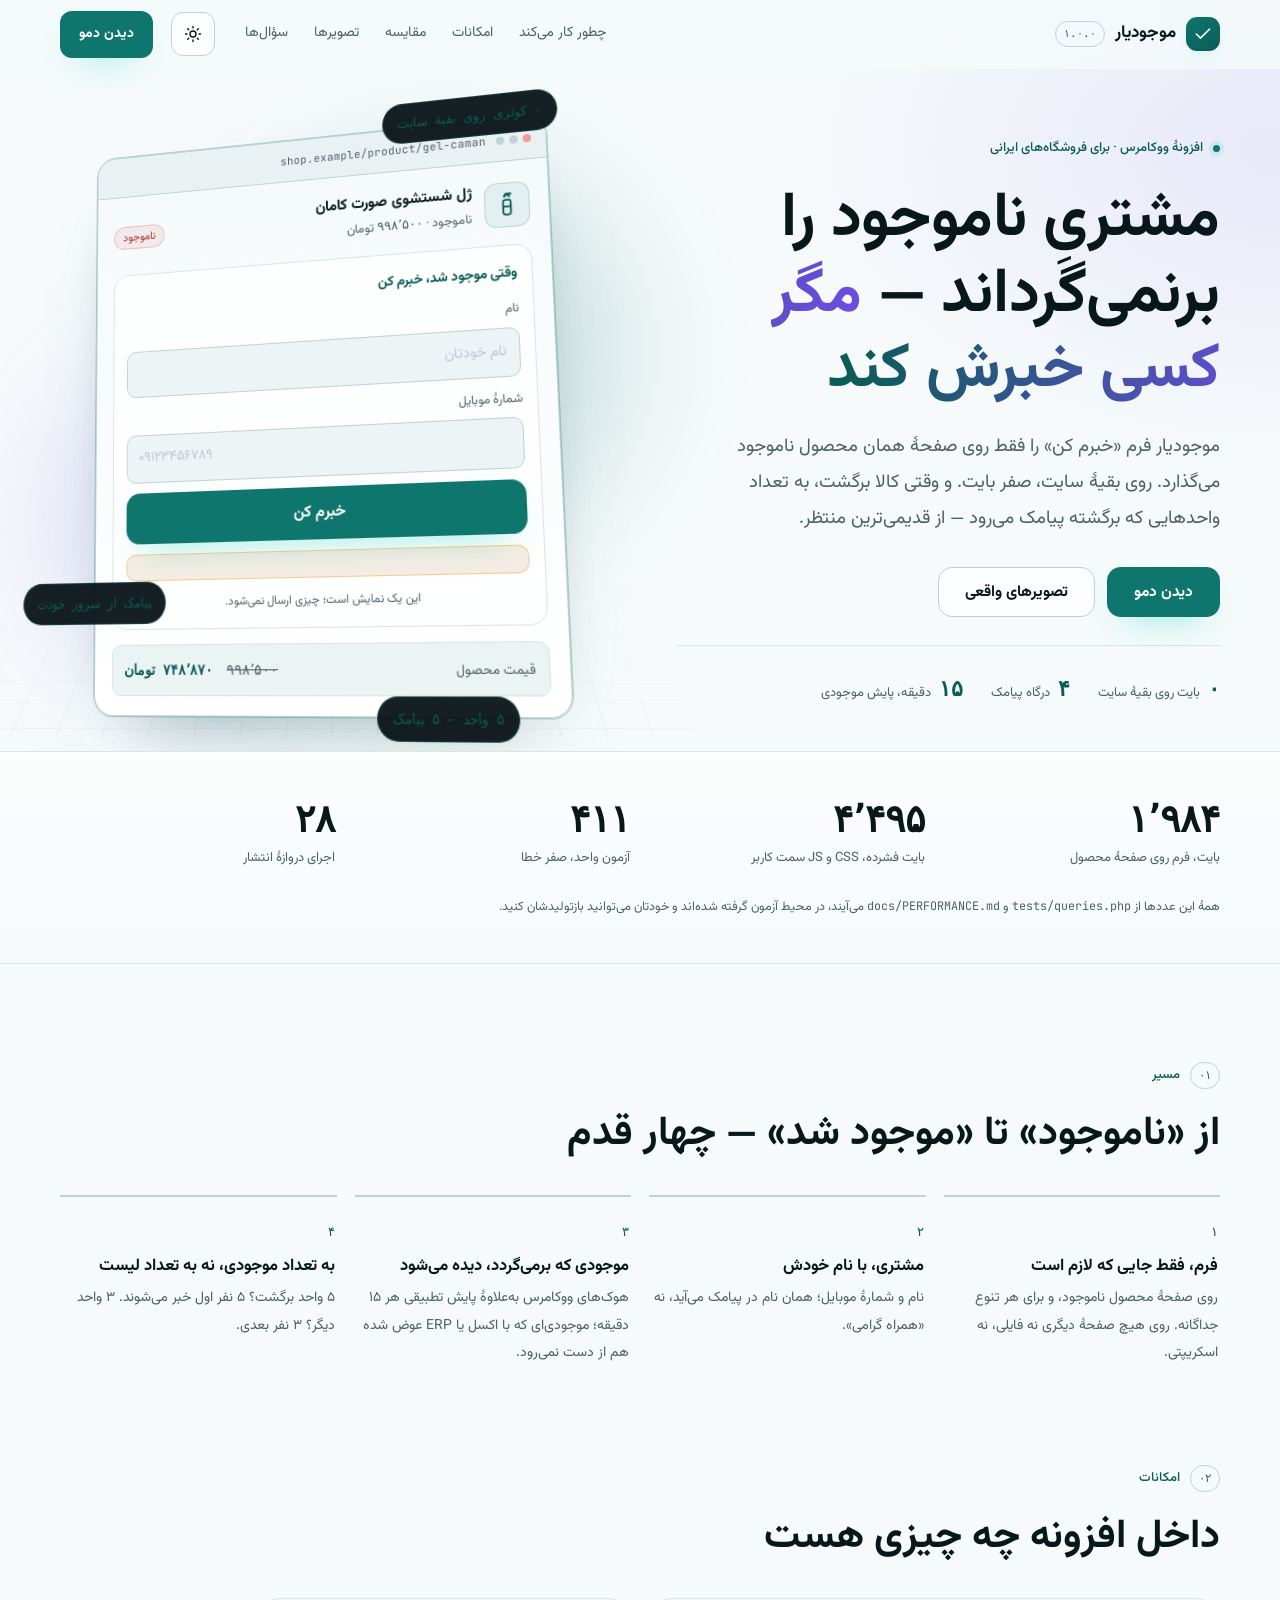
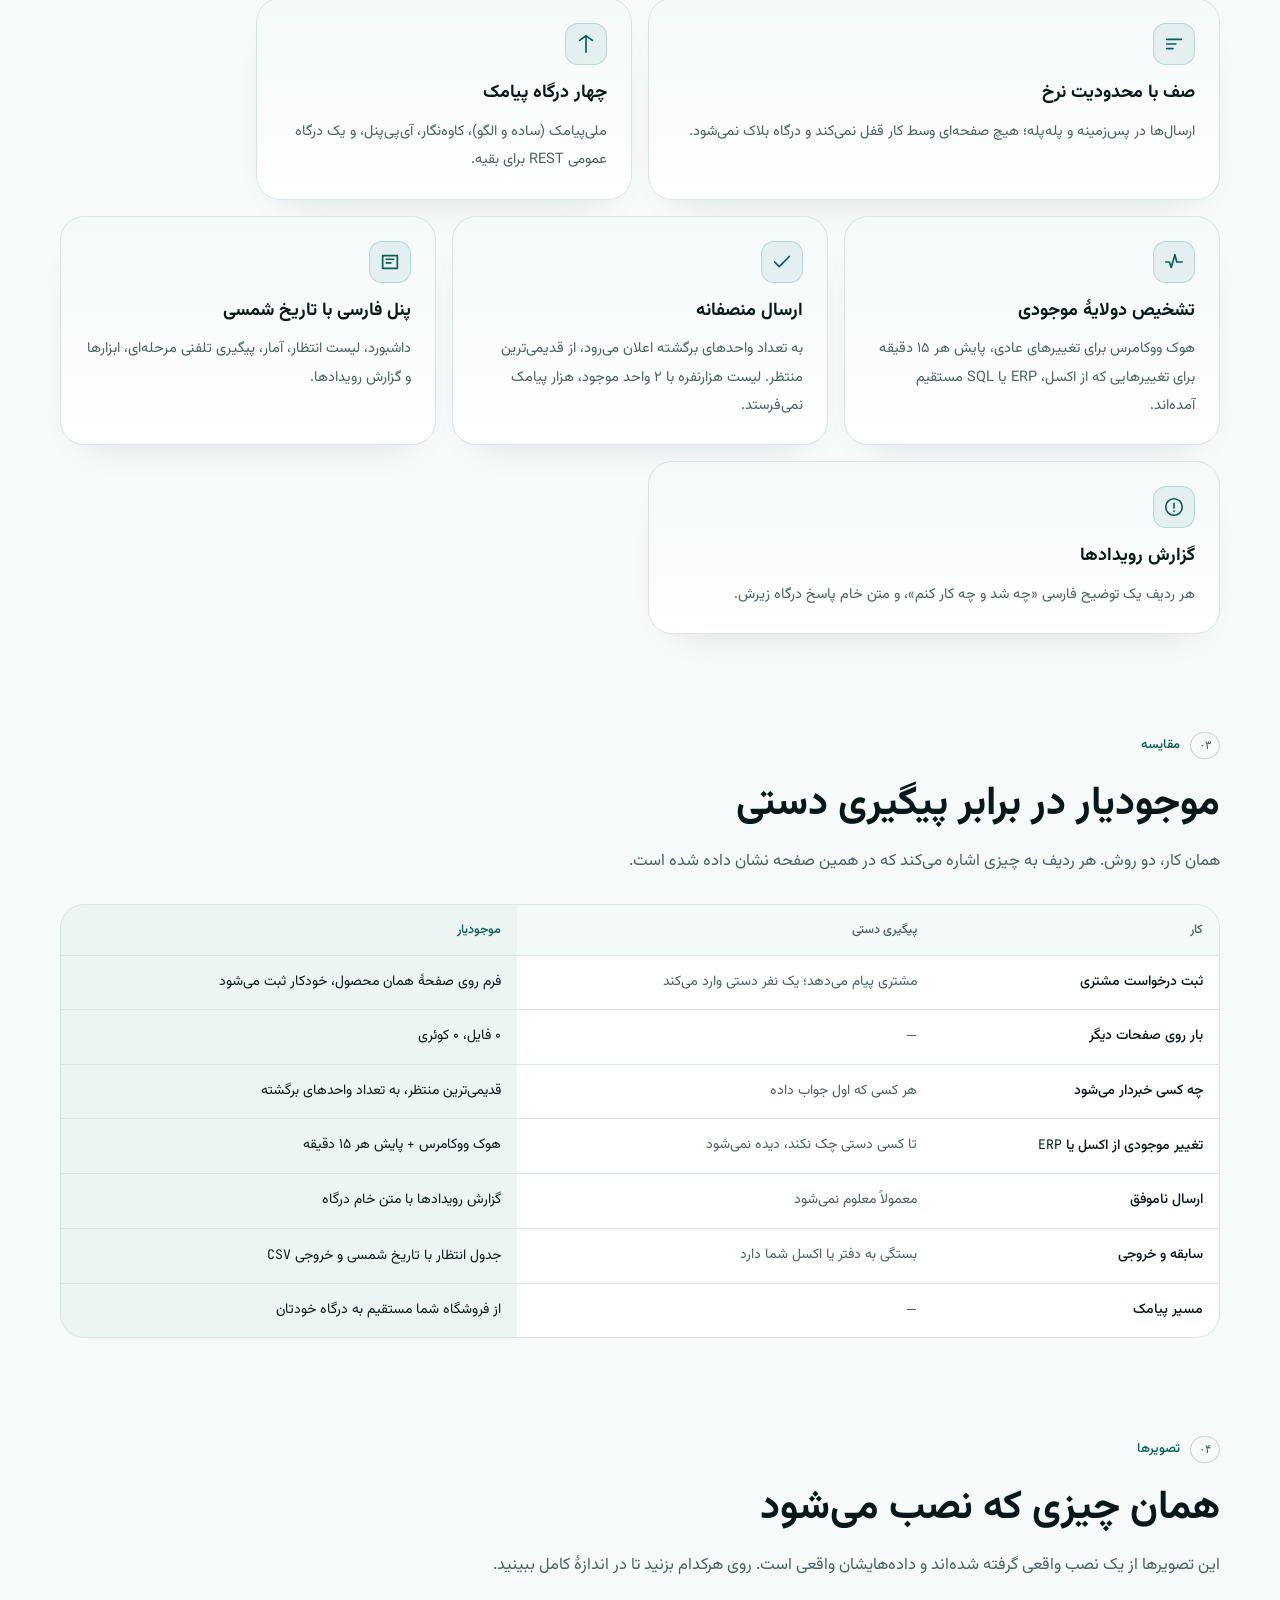
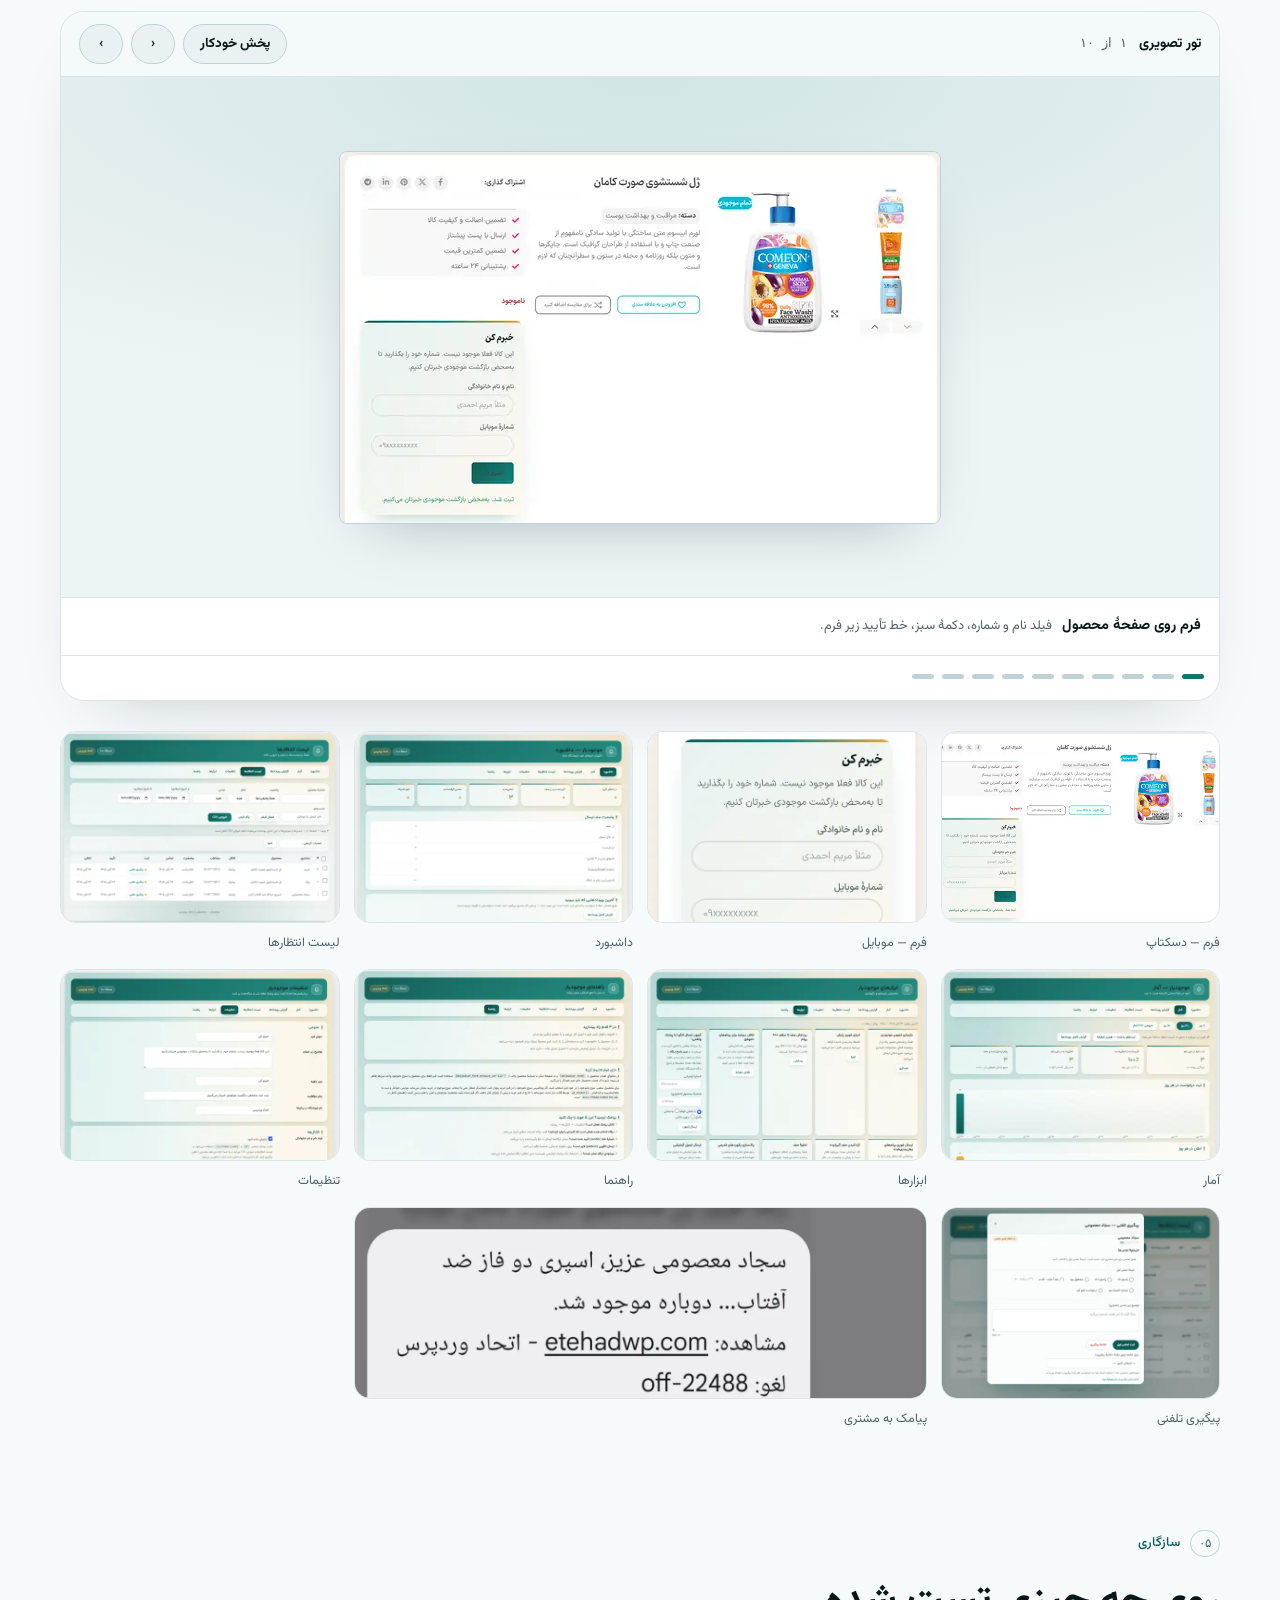
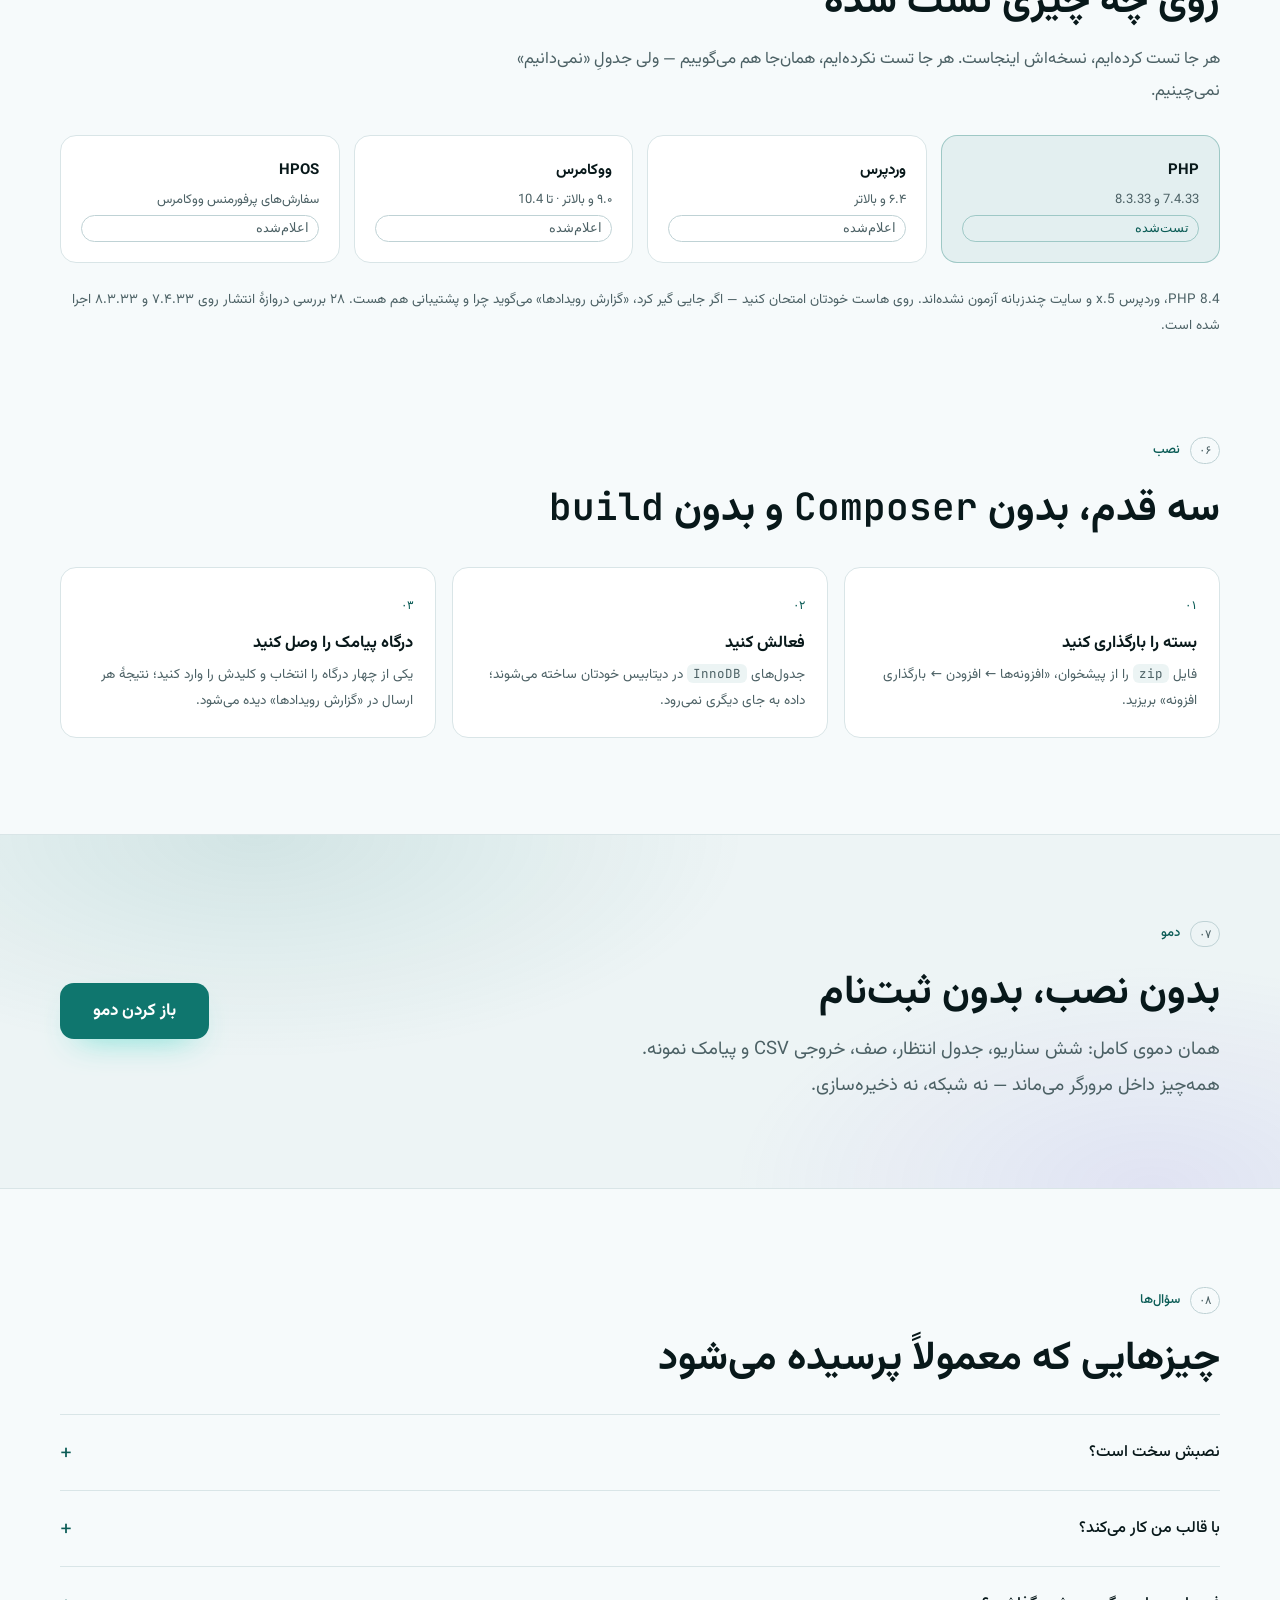
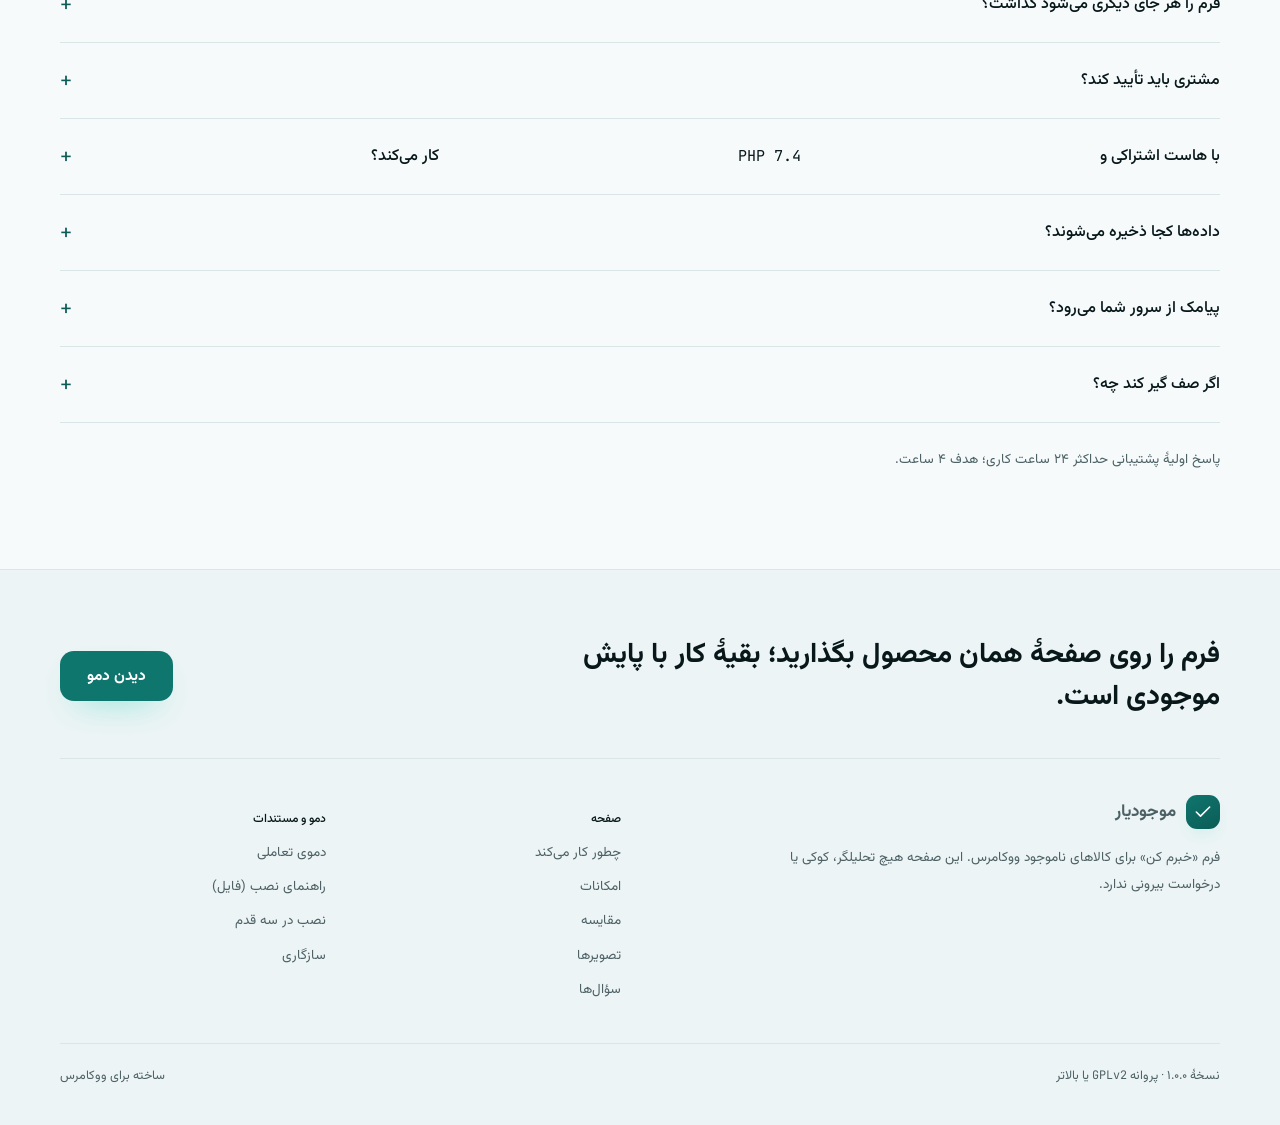
==== commit da997bed: "Light and dark themes, and a compatibility section that sells - assets/theme.js sets data-theme befo" ====
--- a/index.html
+++ b/index.html
@@ -14,6 +14,7 @@
 <meta property="og:description" content="فرم فقط روی صفحهٔ محصول ناموجود. صفر بایت روی بقیهٔ سایت. پیامک به تعداد واحدهای برگشته.">
 <meta name="twitter:card" content="summary">
 <link rel="icon" href="assets/favicon.svg" type="image/svg+xml">
+<script src="assets/theme.js"></script>
 <link rel="stylesheet" href="assets/style.css">
 <script defer src="assets/app.js"></script>
 </head>
@@ -24,7 +25,7 @@
   <div class="mjy-wrap mjy-hdr-in">
     <a class="mjy-brand" href="#top" aria-label="موجودیار، خانه">
       <span class="mjy-brand-mark" aria-hidden="true">
-        <svg width="20" height="20" viewBox="0 0 24 24" fill="none" stroke="currentColor" stroke-width="1.9" stroke-linecap="round" stroke-linejoin="round"><path d="M20 6 9 17l-5-5"></path></svg>
+        <svg width="20" height="20" viewBox="0 0 24 24" aria-hidden="true" fill="none" stroke="currentColor" stroke-width="1.9" stroke-linecap="round" stroke-linejoin="round"><path d="M20 6 9 17l-5-5"></path></svg>
       </span>
       <span>موجودیار</span>
       <span class="mjy-brand-ver">۱.۰.۰</span>
@@ -37,6 +38,11 @@
       <a href="#shots">تصویرها</a>
       <a href="#faq">سؤال‌ها</a>
     </nav>
+
+    <button class="mjy-theme-btn" id="theme-toggle" type="button" aria-label="تغییر تم" aria-pressed="false">
+      <svg class="i-moon" width="18" height="18" viewBox="0 0 24 24" fill="none" stroke="currentColor" stroke-width="1.8" stroke-linecap="round" stroke-linejoin="round" aria-hidden="true"><path d="M21 12.8A8.5 8.5 0 1 1 11.2 3a6.6 6.6 0 0 0 9.8 9.8Z"></path></svg>
+      <svg class="i-sun" width="18" height="18" viewBox="0 0 24 24" fill="none" stroke="currentColor" stroke-width="1.8" stroke-linecap="round" stroke-linejoin="round" aria-hidden="true"><circle cx="12" cy="12" r="4"></circle><path d="M12 2v2M12 20v2M2 12h2M20 12h2M4.9 4.9l1.4 1.4M17.7 17.7l1.4 1.4M19.1 4.9l-1.4 1.4M6.3 17.7l-1.4 1.4"></path></svg>
+    </button>
 
     <a class="mjy-btn mjy-btn-primary mjy-btn-sm" href="demo/">دیدن دمو</a>
   </div>
@@ -141,9 +147,9 @@
   <section class="mjy-sec" id="how" aria-labelledby="how-title">
     <div class="mjy-wrap">
       <p class="mjy-eyebrow"><span class="mjy-eyebrow-num">۰۱</span> مسیر</p>
-      <h2 id="how-title">از «ناموجود» تا «موجود شد» — چهار قدم</h2>
-
-      <ol class="mjy-steps">
+      <h2 id="how-title" data-reveal>از «ناموجود» تا «موجود شد» — چهار قدم</h2>
+
+      <ol class="mjy-steps" data-reveal>
         <li class="mjy-step">
           <span class="mjy-step-num">۱</span>
           <h3>فرم، فقط جایی که لازم است</h3>
@@ -172,12 +178,12 @@
   <section class="mjy-sec" id="features" aria-labelledby="feat-title">
     <div class="mjy-wrap">
       <p class="mjy-eyebrow"><span class="mjy-eyebrow-num">۰۲</span> امکانات</p>
-      <h2 id="feat-title">داخل افزونه چه چیزی هست</h2>
-
-      <div class="mjy-bento">
+      <h2 id="feat-title" data-reveal>داخل افزونه چه چیزی هست</h2>
+
+      <div class="mjy-bento" data-reveal>
         <article class="mjy-card mjy-card--wide">
           <span class="mjy-card-ico" aria-hidden="true">
-            <svg width="22" height="22" viewBox="0 0 24 24" fill="none" stroke="currentColor" stroke-width="1.8" stroke-linecap="round" stroke-linejoin="round"><path d="M4 7h16M4 12h10M4 17h7"></path></svg>
+            <svg width="22" height="22" viewBox="0 0 24 24" aria-hidden="true" fill="none" stroke="currentColor" stroke-width="1.8" stroke-linecap="round" stroke-linejoin="round"><path d="M4 7h16M4 12h10M4 17h7"></path></svg>
           </span>
           <h3>صف با محدودیت نرخ</h3>
           <p>ارسال‌ها در پس‌زمینه و پله‌پله؛ هیچ صفحه‌ای وسط کار قفل نمی‌کند و درگاه بلاک نمی‌شود.</p>
@@ -185,7 +191,7 @@
 
         <article class="mjy-card">
           <span class="mjy-card-ico" aria-hidden="true">
-            <svg width="22" height="22" viewBox="0 0 24 24" fill="none" stroke="currentColor" stroke-width="1.8" stroke-linecap="round" stroke-linejoin="round"><path d="M12 3v18M5 8l7-5 7 5"></path></svg>
+            <svg width="22" height="22" viewBox="0 0 24 24" aria-hidden="true" fill="none" stroke="currentColor" stroke-width="1.8" stroke-linecap="round" stroke-linejoin="round"><path d="M12 3v18M5 8l7-5 7 5"></path></svg>
           </span>
           <h3>چهار درگاه پیامک</h3>
           <p>ملی‌پیامک (ساده و الگو)، کاوه‌نگار، آی‌پی‌پنل، و یک درگاه عمومی REST برای بقیه.</p>
@@ -193,7 +199,7 @@
 
         <article class="mjy-card">
           <span class="mjy-card-ico" aria-hidden="true">
-            <svg width="22" height="22" viewBox="0 0 24 24" fill="none" stroke="currentColor" stroke-width="1.8" stroke-linecap="round" stroke-linejoin="round"><path d="M3 12h4l2 6 4-14 2 8h6"></path></svg>
+            <svg width="22" height="22" viewBox="0 0 24 24" aria-hidden="true" fill="none" stroke="currentColor" stroke-width="1.8" stroke-linecap="round" stroke-linejoin="round"><path d="M3 12h4l2 6 4-14 2 8h6"></path></svg>
           </span>
           <h3>تشخیص دولایهٔ موجودی</h3>
           <p>هوک ووکامرس برای تغییرهای عادی، پایش هر ۱۵ دقیقه برای تغییرهایی که از اکسل، ERP یا SQL مستقیم آمده‌اند.</p>
@@ -201,7 +207,7 @@
 
         <article class="mjy-card">
           <span class="mjy-card-ico" aria-hidden="true">
-            <svg width="22" height="22" viewBox="0 0 24 24" fill="none" stroke="currentColor" stroke-width="1.8" stroke-linecap="round" stroke-linejoin="round"><path d="M20 6 9 17l-5-5"></path></svg>
+            <svg width="22" height="22" viewBox="0 0 24 24" aria-hidden="true" fill="none" stroke="currentColor" stroke-width="1.8" stroke-linecap="round" stroke-linejoin="round"><path d="M20 6 9 17l-5-5"></path></svg>
           </span>
           <h3>ارسال منصفانه</h3>
           <p>به تعداد واحدهای برگشته اعلان می‌رود، از قدیمی‌ترین منتظر. لیست هزارنفره با ۲ واحد موجود، هزار پیامک نمی‌فرستد.</p>
@@ -209,7 +215,7 @@
 
         <article class="mjy-card">
           <span class="mjy-card-ico" aria-hidden="true">
-            <svg width="22" height="22" viewBox="0 0 24 24" fill="none" stroke="currentColor" stroke-width="1.8" stroke-linecap="round" stroke-linejoin="round"><path d="M4 5h16v14H4z"></path><path d="M8 9h8M8 13h5"></path></svg>
+            <svg width="22" height="22" viewBox="0 0 24 24" aria-hidden="true" fill="none" stroke="currentColor" stroke-width="1.8" stroke-linecap="round" stroke-linejoin="round"><path d="M4 5h16v14H4z"></path><path d="M8 9h8M8 13h5"></path></svg>
           </span>
           <h3>پنل فارسی با تاریخ شمسی</h3>
           <p>داشبورد، لیست انتظار، آمار، پیگیری تلفنی مرحله‌ای، ابزارها و گزارش رویدادها.</p>
@@ -217,7 +223,7 @@
 
         <article class="mjy-card mjy-card--wide">
           <span class="mjy-card-ico" aria-hidden="true">
-            <svg width="22" height="22" viewBox="0 0 24 24" fill="none" stroke="currentColor" stroke-width="1.8" stroke-linecap="round" stroke-linejoin="round"><path d="M12 8v5M12 16.5v.5"></path><circle cx="12" cy="12" r="9"></circle></svg>
+            <svg width="22" height="22" viewBox="0 0 24 24" aria-hidden="true" fill="none" stroke="currentColor" stroke-width="1.8" stroke-linecap="round" stroke-linejoin="round"><path d="M12 8v5M12 16.5v.5"></path><circle cx="12" cy="12" r="9"></circle></svg>
           </span>
           <h3>گزارش رویدادها</h3>
           <p>هر ردیف یک توضیح فارسی «چه شد و چه کار کنم»، و متن خام پاسخ درگاه زیرش.</p>
@@ -230,10 +236,10 @@
   <section class="mjy-sec" id="compare" aria-labelledby="cmp-title">
     <div class="mjy-wrap">
       <p class="mjy-eyebrow"><span class="mjy-eyebrow-num">۰۳</span> مقایسه</p>
-      <h2 id="cmp-title">موجودیار در برابر پیگیری دستی</h2>
+      <h2 id="cmp-title" data-reveal>موجودیار در برابر پیگیری دستی</h2>
       <p class="mjy-sec-lead">همان کار، دو روش. هر ردیف به چیزی اشاره می‌کند که در همین صفحه نشان داده شده است.</p>
 
-      <div class="mjy-tbl-scroll" role="region" aria-label="جدول مقایسهٔ موجودیار با پیگیری دستی" tabindex="0">
+      <div class="mjy-tbl-scroll" role="region" aria-label="جدول مقایسهٔ موجودیار با پیگیری دستی" tabindex="0" data-reveal>
         <table class="mjy-tbl mjy-tbl--cmp">
           <caption class="sr">مقایسهٔ موجودیار با پیگیری دستی در هفت مورد</caption>
           <thead>
@@ -257,10 +263,10 @@
   <section class="mjy-sec" id="shots" aria-labelledby="shots-title">
     <div class="mjy-wrap">
       <p class="mjy-eyebrow"><span class="mjy-eyebrow-num">۰۴</span> تصویرها</p>
-      <h2 id="shots-title">همان چیزی که نصب می‌شود</h2>
+      <h2 id="shots-title" data-reveal>همان چیزی که نصب می‌شود</h2>
       <p class="mjy-sec-lead">این تصویرها از یک نصب واقعی گرفته شده‌اند و داده‌هایشان واقعی است. روی هرکدام بزنید تا در اندازهٔ کامل ببینید.</p>
 
-      <div class="mjy-tour" data-tour>
+      <div class="mjy-tour" data-tour data-reveal>
         <div class="mjy-tour-bar">
           <p class="mjy-tour-title">تور تصویری <span class="mjy-tour-count" data-tour-count>۱ از ۱۰</span></p>
           <div class="mjy-tour-ctrl">
@@ -371,28 +377,59 @@
   <section class="mjy-sec" id="compat" aria-labelledby="compat-title">
     <div class="mjy-wrap">
       <p class="mjy-eyebrow"><span class="mjy-eyebrow-num">۰۵</span> سازگاری</p>
-      <h2 id="compat-title">سلولی که تست نشده، «داده در دسترس نیست» می‌ماند</h2>
-      <p class="mjy-sec-lead">سه وضعیت داریم و هیچ‌کدام با تیک سبز نشان داده نمی‌شود: تست‌شده، اعلام‌شده و آزمون‌نشده، داده در دسترس نیست.</p>
-
-      <div class="mjy-tbl-scroll" role="region" aria-label="جدول سازگاری" tabindex="0">
-        <table class="mjy-tbl mjy-tbl--compat">
-          <caption class="sr">وضعیت آزمون سازگاری با وردپرس، ووکامرس و PHP</caption>
-          <thead><tr><th scope="col">مورد</th><th scope="col">نسخه</th><th scope="col">وضعیت</th></tr></thead>
-          <tbody>
-            <tr><th scope="row">PHP</th><td class="num">7.4.33</td><td><span class="mjy-state mjy-state--ok">تست‌شده</span></td></tr>
-            <tr><th scope="row">PHP</th><td class="num">8.3.33</td><td><span class="mjy-state mjy-state--ok">تست‌شده</span></td></tr>
-            <tr><th scope="row">PHP</th><td class="num">8.4</td><td><span class="mjy-state">داده در دسترس نیست</span></td></tr>
-            <tr><th scope="row">وردپرس</th><td class="num">5.x</td><td><span class="mjy-state">داده در دسترس نیست</span></td></tr>
-            <tr><th scope="row">وردپرس</th><td class="num">۶.۴ و بالاتر</td><td><span class="mjy-state">اعلام‌شده، آزمون‌نشده</span></td></tr>
-            <tr><th scope="row">ووکامرس</th><td class="num">۹.۰ و بالاتر</td><td><span class="mjy-state">اعلام‌شده، آزمون‌نشده</span></td></tr>
-            <tr><th scope="row">ووکامرس</th><td class="num">تا 10.4</td><td><span class="mjy-state">اعلام‌شده، آزمون‌نشده</span></td></tr>
-            <tr><th scope="row">HPOS روی نصب واقعی</th><td>—</td><td><span class="mjy-state">اعلام‌شده، آزمون‌نشده</span></td></tr>
-            <tr><th scope="row">WPML و سایت چندزبانه</th><td>—</td><td><span class="mjy-state">داده در دسترس نیست</span></td></tr>
-            <tr><th scope="row">زمان کوئری MySQL/MariaDB</th><td>—</td><td><span class="mjy-state">داده در دسترس نیست</span></td></tr>
-            <tr><th scope="row">اختلاف TTFB</th><td>—</td><td><span class="mjy-state">داده در دسترس نیست</span></td></tr>
-          </tbody>
-        </table>
-      </div>
+      <h2 id="compat-title" data-reveal>روی چه چیزی تست شده</h2>
+      <p class="mjy-sec-lead" data-reveal>هر جا تست کرده‌ایم، نسخه‌اش اینجاست. هر جا تست نکرده‌ایم، همان‌جا هم می‌گوییم — ولی جدولِ «نمی‌دانیم» نمی‌چینیم.</p>
+
+      <div class="mjy-compat-grid" data-reveal>
+        <div class="mjy-compat" data-state="tested">
+          <b>PHP</b>
+          <span>7.4.33 و 8.3.33</span>
+          <span class="mjy-compat-tag">تست‌شده</span>
+        </div>
+        <div class="mjy-compat">
+          <b>وردپرس</b>
+          <span>۶.۴ و بالاتر</span>
+          <span class="mjy-compat-tag">اعلام‌شده</span>
+        </div>
+        <div class="mjy-compat">
+          <b>ووکامرس</b>
+          <span>۹.۰ و بالاتر · تا 10.4</span>
+          <span class="mjy-compat-tag">اعلام‌شده</span>
+        </div>
+        <div class="mjy-compat">
+          <b>HPOS</b>
+          <span>سفارش‌های پرفورمنس ووکامرس</span>
+          <span class="mjy-compat-tag">اعلام‌شده</span>
+        </div>
+      </div>
+
+      <p class="mjy-sec-note">PHP 8.4، وردپرس 5.x و سایت چندزبانه آزمون نشده‌اند. روی هاست خودتان امتحان کنید — اگر جایی گیر کرد، «گزارش رویدادها» می‌گوید چرا و پشتیبانی هم هست. ۲۸ بررسی دروازهٔ انتشار روی ۷.۴.۳۳ و ۸.۳.۳۳ اجرا شده است.</p>
+    </div>
+  </section>
+
+  <!-- ==================== INSTALL ==================== -->
+  <section class="mjy-sec" id="install" aria-labelledby="install-title">
+    <div class="mjy-wrap">
+      <p class="mjy-eyebrow"><span class="mjy-eyebrow-num">۰۶</span> نصب</p>
+      <h2 id="install-title" data-reveal>سه قدم، بدون <span class="ltr">Composer</span> و بدون <span class="ltr">build</span></h2>
+
+      <ol class="mjy-install" data-reveal>
+        <li>
+          <span class="mjy-install-n">۰۱</span>
+          <h3>بسته را بارگذاری کنید</h3>
+          <p>فایل <code>zip</code> را از پیشخوان، «افزونه‌ها ← افزودن ← بارگذاری افزونه» بریزید.</p>
+        </li>
+        <li>
+          <span class="mjy-install-n">۰۲</span>
+          <h3>فعالش کنید</h3>
+          <p>جدول‌های <code>InnoDB</code> در دیتابیس خودتان ساخته می‌شوند؛ داده به جای دیگری نمی‌رود.</p>
+        </li>
+        <li>
+          <span class="mjy-install-n">۰۳</span>
+          <h3>درگاه پیامک را وصل کنید</h3>
+          <p>یکی از چهار درگاه را انتخاب و کلیدش را وارد کنید؛ نتیجهٔ هر ارسال در «گزارش رویدادها» دیده می‌شود.</p>
+        </li>
+      </ol>
     </div>
   </section>
 
@@ -400,7 +437,7 @@
   <section class="mjy-demo-band" id="demo" aria-labelledby="demo-title">
     <div class="mjy-wrap mjy-demo-in">
       <div>
-        <p class="mjy-eyebrow"><span class="mjy-eyebrow-num">۰۶</span> دمو</p>
+        <p class="mjy-eyebrow"><span class="mjy-eyebrow-num">۰۷</span> دمو</p>
         <h2 id="demo-title">بدون نصب، بدون ثبت‌نام</h2>
         <p class="mjy-lead">همان دموی کامل: شش سناریو، جدول انتظار، صف، خروجی CSV و پیامک نمونه. همه‌چیز داخل مرورگر می‌ماند — نه شبکه، نه ذخیره‌سازی.</p>
       </div>
@@ -411,10 +448,10 @@
   <!-- ==================== FAQ ==================== -->
   <section class="mjy-sec" id="faq" aria-labelledby="faq-title">
     <div class="mjy-wrap">
-      <p class="mjy-eyebrow"><span class="mjy-eyebrow-num">۰۷</span> سؤال‌ها</p>
-      <h2 id="faq-title">چیزهایی که معمولاً پرسیده می‌شود</h2>
-
-      <div class="mjy-faq">
+      <p class="mjy-eyebrow"><span class="mjy-eyebrow-num">۰۸</span> سؤال‌ها</p>
+      <h2 id="faq-title" data-reveal>چیزهایی که معمولاً پرسیده می‌شود</h2>
+
+      <div class="mjy-faq" data-reveal>
         <details><summary>نصبش سخت است؟</summary><p>یک <span class="ltr">zip</span> در پیشخوان؛ بدون <span class="ltr">Composer</span> و بدون <span class="ltr">build</span>. اگر پیامک وصل نشد، «گزارش رویدادها» می‌گوید چرا.</p></details>
         <details><summary>با قالب من کار می‌کند؟</summary><p>فرم روی قلاب استاندارد ووکامرس می‌نشیند؛ اگر قالب شما آن را حذف کرده، در مستندات راه جایگزین هست.</p></details>
         <details><summary>فرم را هر جای دیگری می‌شود گذاشت؟</summary><p>فعلاً فقط صفحهٔ محصول؛ شورت‌کد آزاد در نسخهٔ بعد.</p></details>
@@ -442,7 +479,7 @@
       <div>
         <div class="mjy-brand mjy-brand--ftr">
           <span class="mjy-brand-mark" aria-hidden="true">
-            <svg width="20" height="20" viewBox="0 0 24 24" fill="none" stroke="currentColor" stroke-width="1.9" stroke-linecap="round" stroke-linejoin="round"><path d="M20 6 9 17l-5-5"></path></svg>
+            <svg width="20" height="20" viewBox="0 0 24 24" aria-hidden="true" fill="none" stroke="currentColor" stroke-width="1.9" stroke-linecap="round" stroke-linejoin="round"><path d="M20 6 9 17l-5-5"></path></svg>
           </span>
           <span>موجودیار</span>
         </div>
@@ -464,7 +501,8 @@
         <h2>دمو و مستندات</h2>
         <ul>
           <li><a href="demo/">دموی تعاملی</a></li>
-          <li><a href="INSTALL.md">راهنمای نصب</a></li>
+          <li><a href="INSTALL.md">راهنمای نصب (فایل)</a></li>
+          <li><a href="#install">نصب در سه قدم</a></li>
           <li><a href="#compat">سازگاری</a></li>
         </ul>
       </div>
--- a/assets/style.css
+++ b/assets/style.css
@@ -85,8 +85,85 @@
   --pad: 24px;
   --tap: 44px;
 
+  --mint-deep: #17A08F;
+  --mint-line: rgba(45, 212, 191, 0.38);
+  --mint-line-soft: rgba(45, 212, 191, 0.26);
+  --ghost-bg: rgba(11, 18, 32, 0.6);
+  --hdr-bg: rgba(5, 8, 15, 0.72);
+  --hdr-bg-stuck: rgba(5, 8, 15, 0.9);
+  --hover: rgba(255, 255, 255, 0.05);
+  --overlay: rgba(5, 8, 15, 0.82);
+  --overlay-fg: #EAF2FF;
+  --panel: rgba(5, 8, 15, 0.55);
+  --chip-bg: rgba(7, 12, 22, 0.94);
+  --chip-fg: #5EEAD4;
+  --band-grad: rgba(11, 18, 32, 0.7);
+  --img-shadow: 0 24px 60px -30px rgba(0, 0, 0, 0.95);
+  --chip-shadow: 0 20px 40px -24px rgba(0, 0, 0, 0.95);
+  --amber-text: #FFE7BE;
+  --amber-text-strong: #FFD79A;
+  --glow-a-strong: rgba(45, 212, 191, 0.22);
+  --glow-b-strong: rgba(167, 139, 250, 0.2);
+
   --font: "Vazirmatn", system-ui, "Segoe UI", Tahoma, sans-serif;
   --mono: "JetBrains Mono", ui-monospace, SFMono-Regular, Menlo, Consolas, monospace;
+}
+
+/* light theme — same system, inverted surfaces. Toggled by <html data-theme="light">. */
+[data-theme="light"] {
+  color-scheme: light;
+
+  --bg: #F6FAFB;
+  --bg-2: #EDF4F5;
+  --surface: #FFFFFF;
+  --surface-2: #F4F9FA;
+  --surface-3: #E9F1F3;
+  --line: #D9E5E7;
+  --line-2: #BFD2D5;
+  --footer: #EDF4F5;
+
+  --ink: #08181A;
+  --muted: #4C6165;
+
+  --mint: #0F766E;
+  --mint-2: #0B5C56;
+  --on-mint: #FFFFFF;
+  --mint-deep: #0B5C56;
+  --violet: #6D4CE0;
+  --amber: #B45309;
+  --danger: #B3261E;
+
+  --tint: rgba(15, 118, 110, 0.08);
+  --tint-2: rgba(15, 118, 110, 0.15);
+  --amber-tint: rgba(180, 83, 9, 0.10);
+  --danger-tint: rgba(179, 38, 30, 0.07);
+
+  --glow-a: rgba(15, 118, 110, 0.12);
+  --glow-b: rgba(109, 76, 224, 0.10);
+  --glow-a-strong: rgba(15, 118, 110, 0.16);
+  --glow-b-strong: rgba(109, 76, 224, 0.12);
+  --grid-line: rgba(15, 23, 42, 0.055);
+
+  --mint-line: rgba(15, 118, 110, 0.32);
+  --mint-line-soft: rgba(15, 118, 110, 0.2);
+  --ghost-bg: rgba(255, 255, 255, 0.72);
+  --hdr-bg: rgba(246, 250, 251, 0.8);
+  --hdr-bg-stuck: rgba(246, 250, 251, 0.94);
+  --hover: rgba(15, 23, 42, 0.045);
+  --overlay: rgba(8, 16, 20, 0.82);
+  --overlay-fg: #F4FBFB;
+  --panel: rgba(255, 255, 255, 0.75);
+  --chip-bg: rgba(8, 18, 22, 0.94);
+  --chip-fg: #7DF3E0;
+  --band-grad: rgba(255, 255, 255, 0.65);
+  --img-shadow: 0 24px 60px -34px rgba(15, 23, 42, 0.35);
+  --chip-shadow: 0 20px 40px -26px rgba(15, 23, 42, 0.45);
+  --amber-text: #7C3B00;
+  --amber-text-strong: #6B3300;
+
+  --shadow: 0 30px 70px -44px rgba(15, 23, 42, 0.28);
+  --shadow-soft: 0 18px 40px -30px rgba(15, 23, 42, 0.22);
+  --ring-mint: 0 0 0 1px rgba(15, 118, 110, 0.3), 0 36px 90px -50px rgba(15, 118, 110, 0.35);
 }
 
 /* ---------- 2. RESET ---------- */
@@ -112,6 +189,7 @@
   line-height: 1.95;
   -webkit-font-smoothing: antialiased;
   overflow-x: clip;
+  transition: background-color 260ms ease-out, color 260ms ease-out;
 }
 
 h1, h2, h3, p, ul, ol, figure, blockquote { margin: 0; }
@@ -138,6 +216,8 @@
 }
 
 .mjy-sec { padding-block: 96px; }
+
+section[id], main[id] { scroll-margin-block-start: 88px; }
 .mjy-sec + .mjy-sec { padding-block-start: 0; }
 
 .mjy-sec-lead {
@@ -199,7 +279,7 @@
   box-shadow: 0 18px 40px -18px rgba(45, 212, 191, 0.9);
 }
 .mjy-btn-ghost {
-  background: rgba(11, 18, 32, 0.6);
+  background: var(--ghost-bg);
   color: var(--ink);
   border-color: var(--line-2);
 }
@@ -218,7 +298,7 @@
   position: sticky;
   inset-block-start: 0;
   z-index: 50;
-  background: rgba(5, 8, 15, 0.72);
+  background: var(--hdr-bg);
   border-block-end: 1px solid transparent;
   transition: background-color 200ms ease-out, border-color 200ms ease-out;
 }
@@ -229,7 +309,7 @@
   }
 }
 .mjy-hdr.is-stuck {
-  background: rgba(5, 8, 15, 0.9);
+  background: var(--hdr-bg-stuck);
   border-block-end-color: var(--line);
 }
 .mjy-hdr-in {
@@ -252,7 +332,7 @@
   inline-size: 34px;
   block-size: 34px;
   border-radius: 11px;
-  background: linear-gradient(150deg, var(--mint), #17A08F);
+  background: linear-gradient(150deg, var(--mint), var(--mint-deep));
   color: var(--on-mint);
   box-shadow: 0 8px 20px -12px rgba(45, 212, 191, 0.9);
 }
@@ -340,7 +420,7 @@
 }
 .mjy-card:hover {
   transform: translateY(-4px);
-  border-color: rgba(45, 212, 191, 0.38);
+  border-color: var(--mint-line);
   box-shadow: var(--ring-mint);
 }
 .mjy-card p { font-size: 14.5px; color: var(--muted); }
@@ -352,7 +432,7 @@
   margin-block-end: 4px;
   border-radius: 13px;
   background: var(--tint);
-  border: 1px solid rgba(45, 212, 191, 0.26);
+  border: 1px solid var(--mint-line-soft);
   color: var(--mint-2);
 }
 
@@ -385,30 +465,13 @@
 .mjy-tbl tbody tr:last-child th,
 .mjy-tbl tbody tr:last-child td { border-block-end: 0; }
 .mjy-tbl tbody tr:hover td,
-.mjy-tbl tbody tr:hover th { background: rgba(255, 255, 255, 0.03); }
-
-.mjy-tbl--compat td.num { font-family: var(--mono); color: var(--muted); }
+.mjy-tbl tbody tr:hover th { background: var(--hover); }
+
 .mjy-tbl--cmp td:last-child,
 .mjy-tbl--cmp thead th:last-child { background: var(--tint); }
 .mjy-tbl--cmp td:last-child { color: var(--ink); }
 .mjy-tbl--cmp thead th:last-child { color: var(--mint-2); }
 .mjy-tbl--cmp tbody tr:hover td:last-child { background: var(--tint-2); }
-
-.mjy-state {
-  display: inline-block;
-  font-size: 12.5px;
-  line-height: 1.9;
-  padding-inline: 10px;
-  border-radius: 999px;
-  border: 1px solid var(--line-2);
-  color: var(--muted);
-  white-space: nowrap;
-}
-.mjy-state--ok {
-  color: var(--mint-2);
-  border-color: rgba(45, 212, 191, 0.42);
-  background: var(--tint);
-}
 
 /* 4.7 tour */
 .mjy-tour {
@@ -465,7 +528,7 @@
   block-size: clamp(260px, 42vw, 520px);
   padding: 22px;
   background:
-    radial-gradient(120% 90% at 50% 0%, rgba(45, 212, 191, 0.12) 0%, transparent 70%),
+    radial-gradient(120% 90% at 50% 0%, var(--glow-a) 0%, transparent 70%),
     var(--bg-2);
 }
 .mjy-tour-link img {
@@ -475,7 +538,7 @@
   block-size: auto;
   border-radius: 8px;
   border: 1px solid var(--line-2);
-  box-shadow: 0 24px 60px -30px rgba(0, 0, 0, 0.95);
+  box-shadow: var(--img-shadow);
 }
 .mjy-tour-cap {
   display: flex;
@@ -540,7 +603,7 @@
 .mjy-shot--wide .mjy-shot-link img { block-size: 190px; }
 .mjy-shot-link:hover {
   transform: translateY(-3px);
-  border-color: rgba(45, 212, 191, 0.4);
+  border-color: var(--mint-line);
   box-shadow: var(--ring-mint);
 }
 .mjy-shot figcaption { font-size: 12.5px; color: var(--muted); }
@@ -552,7 +615,8 @@
   font-size: 11.5px;
   font-family: var(--mono);
   color: var(--ink);
-  background: rgba(5, 8, 15, 0.82);
+  background: var(--overlay);
+  color: var(--overlay-fg);
   border: 1px solid var(--line-2);
   border-radius: 999px;
   opacity: 0;
@@ -613,7 +677,7 @@
   transition: border-color 160ms ease-out, background-color 160ms ease-out;
 }
 .mjy-input::placeholder { color: rgba(159, 174, 198, 0.65); }
-.mjy-input:hover { border-color: rgba(45, 212, 191, 0.4); }
+.mjy-input:hover { border-color: var(--mint-line); }
 .mjy-input:focus-visible {
   outline: 2px solid var(--mint);
   outline-offset: 1px;
@@ -631,12 +695,12 @@
   padding: 12px 14px;
   font-size: 13px;
   line-height: 1.85;
-  color: #FFE7BE;
+  color: var(--amber-text);
   background: var(--amber-tint);
   border: 1px solid rgba(242, 169, 59, 0.5);
   border-radius: var(--r-sm);
 }
-.mjy-receipt b { color: #FFD79A; font-weight: 600; }
+.mjy-receipt b { color: var(--amber-text-strong); font-weight: 600; }
 
 /* 4.11 play/number helpers */
 .num, .ltr { font-family: var(--mono); font-feature-settings: "tnum" 1; }
@@ -722,14 +786,14 @@
   block-size: 380px;
   inset-block-start: 4%;
   inset-inline-start: -6%;
-  background: rgba(45, 212, 191, 0.22);
+  background: var(--glow-a-strong);
 }
 .mjy-stage-glow--b {
   inline-size: 340px;
   block-size: 340px;
   inset-block-end: 2%;
   inset-inline-end: -4%;
-  background: rgba(167, 139, 250, 0.2);
+  background: var(--glow-b-strong);
 }
 .mjy-stage-floor {
   position: absolute;
@@ -810,7 +874,7 @@
   flex: 0 0 auto;
   border-radius: 12px;
   background: var(--tint);
-  border: 1px solid rgba(45, 212, 191, 0.26);
+  border: 1px solid var(--mint-line-soft);
   color: var(--mint-2);
 }
 .mjy-mock-name { font-size: 15px; font-weight: 600; line-height: 1.6; }
@@ -829,7 +893,7 @@
   display: grid;
   gap: 10px;
   padding: 14px;
-  background: rgba(5, 8, 15, 0.55);
+  background: var(--panel);
   border: 1px solid var(--line);
   border-radius: var(--r-md);
 }
@@ -863,10 +927,10 @@
   font-family: var(--mono);
   font-size: 11.5px;
   color: var(--mint-2);
-  background: rgba(7, 12, 22, 0.94);
-  border: 1px solid rgba(45, 212, 191, 0.4);
+  background: var(--chip-bg);
+  border: 1px solid var(--mint-line);
   border-radius: 999px;
-  box-shadow: 0 20px 40px -24px rgba(0, 0, 0, 0.95);
+  box-shadow: var(--chip-shadow);
   white-space: nowrap;
 }
 .mjy-chip-float--a { inset-block-start: 4px; inset-inline-start: -22px; }
@@ -882,7 +946,7 @@
 .mjy-band {
   padding-block: 44px;
   border-block: 1px solid var(--line);
-  background: linear-gradient(180deg, rgba(11, 18, 32, 0.7), transparent);
+  background: linear-gradient(180deg, var(--band-grad), transparent);
 }
 .mjy-band-grid {
   display: grid;
@@ -943,8 +1007,8 @@
 .mjy-demo-band {
   padding-block: 84px;
   background:
-    radial-gradient(700px 320px at 20% 0%, rgba(45, 212, 191, 0.16), transparent 70%),
-    radial-gradient(600px 320px at 90% 100%, rgba(167, 139, 250, 0.14), transparent 70%),
+    radial-gradient(700px 320px at 20% 0%, var(--glow-a), transparent 70%),
+    radial-gradient(600px 320px at 90% 100%, var(--glow-b), transparent 70%),
     var(--bg-2);
   border-block: 1px solid var(--line);
 }
@@ -1004,6 +1068,106 @@
   border-block-start: 1px solid var(--line);
   font-size: 12.5px;
   color: var(--muted);
+}
+
+/* 4.12 theme switch */
+.mjy-theme-btn {
+  display: grid;
+  place-items: center;
+  inline-size: 44px;
+  block-size: 44px;
+  flex: 0 0 auto;
+  color: var(--ink);
+  background: var(--ghost-bg);
+  border: 1px solid var(--line-2);
+  border-radius: 12px;
+  transition: border-color 160ms ease-out, color 160ms ease-out, background-color 160ms ease-out;
+}
+.mjy-theme-btn:hover {
+  border-color: var(--mint);
+  color: var(--mint-2);
+}
+.mjy-theme-btn .i-sun { display: none; }
+[data-theme="light"] .mjy-theme-btn .i-sun { display: block; }
+[data-theme="light"] .mjy-theme-btn .i-moon { display: none; }
+
+/* 4.13 compatibility cards */
+.mjy-compat-grid {
+  margin-block-start: 28px;
+  display: grid;
+  grid-template-columns: repeat(4, 1fr);
+  gap: 14px;
+}
+.mjy-compat {
+  padding: 20px;
+  background: var(--surface);
+  border: 1px solid var(--line);
+  border-radius: var(--r-md);
+  transition: border-color 200ms ease-out, transform 200ms ease-out;
+}
+.mjy-compat:hover { transform: translateY(-2px); border-color: var(--mint-line); }
+.mjy-compat[data-state="tested"] {
+  background: var(--tint);
+  border-color: var(--mint-line);
+}
+.mjy-compat b { display: block; font-size: 15px; font-weight: 600; }
+.mjy-compat span { display: block; margin-block-start: 2px; font-size: 13px; color: var(--muted); }
+.mjy-compat-tag {
+  display: inline-block;
+  margin-block-start: 10px;
+  padding-inline: 9px;
+  font-family: var(--mono);
+  font-size: 11px;
+  line-height: 1.9;
+  color: var(--muted);
+  border: 1px solid var(--line-2);
+  border-radius: 999px;
+}
+.mjy-compat[data-state="tested"] .mjy-compat-tag {
+  color: var(--mint-2);
+  border-color: var(--mint-line);
+}
+
+/* 4.14 install */
+.mjy-install {
+  margin-block-start: 30px;
+  display: grid;
+  grid-template-columns: repeat(3, 1fr);
+  gap: 16px;
+}
+.mjy-install li {
+  padding: 22px;
+  background: var(--surface);
+  border: 1px solid var(--line);
+  border-radius: var(--r-md);
+}
+.mjy-install .mjy-install-n {
+  font-family: var(--mono);
+  font-size: 12px;
+  color: var(--mint-2);
+}
+.mjy-install h3 { margin-block: 8px 6px; font-size: 16.5px; }
+.mjy-install p { font-size: 13.5px; color: var(--muted); }
+.mjy-install code {
+  font-family: var(--mono);
+  font-size: 12.5px;
+  padding-block: 1px;
+  padding-inline: 6px;
+  background: var(--tint);
+  border-radius: 6px;
+}
+
+/* 4.15 reveal — only ever hides content when JS is running */
+@media (prefers-reduced-motion: no-preference) {
+  .js [data-reveal] {
+    opacity: 0;
+    transform: translateY(18px);
+  }
+  .js [data-reveal].is-in {
+    opacity: 1;
+    transform: none;
+    transition: opacity 620ms ease-out, transform 620ms ease-out;
+  }
 }
 
 /* ---------- 6. UTILITIES ---------- */
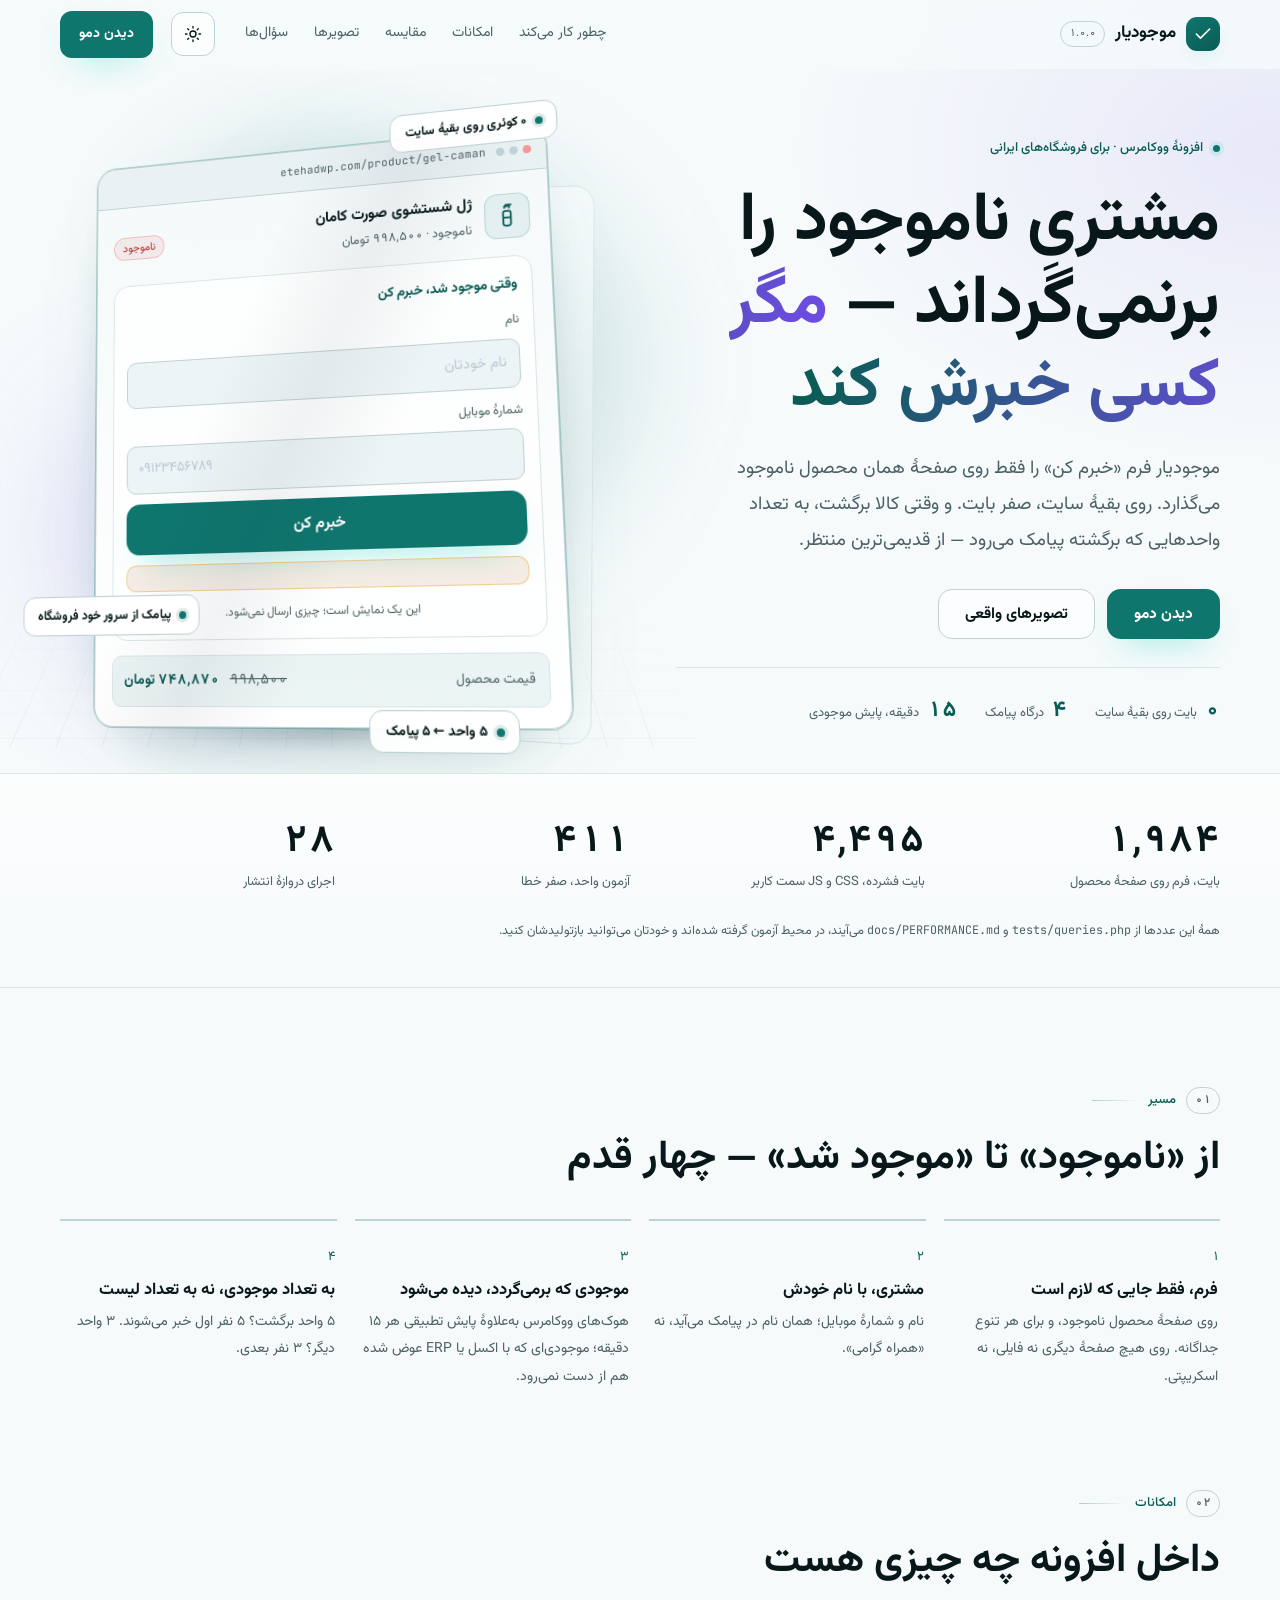
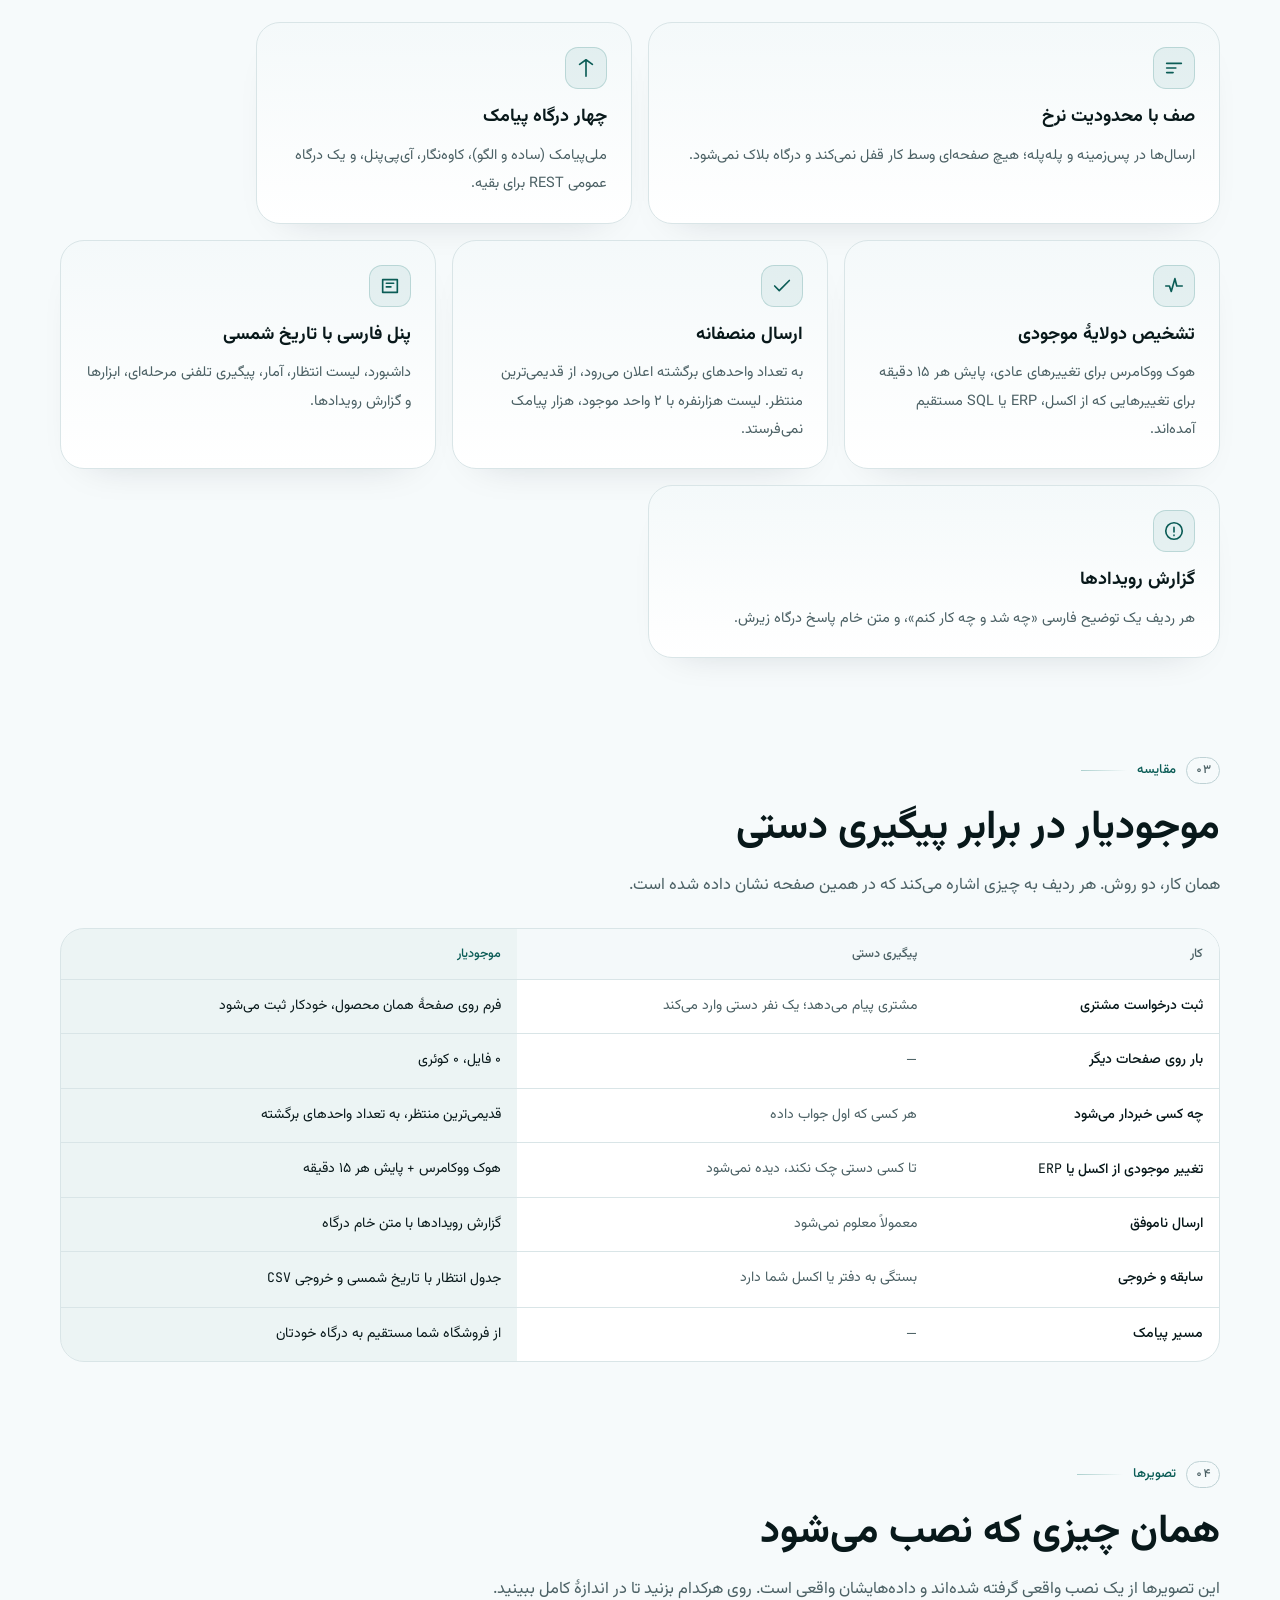
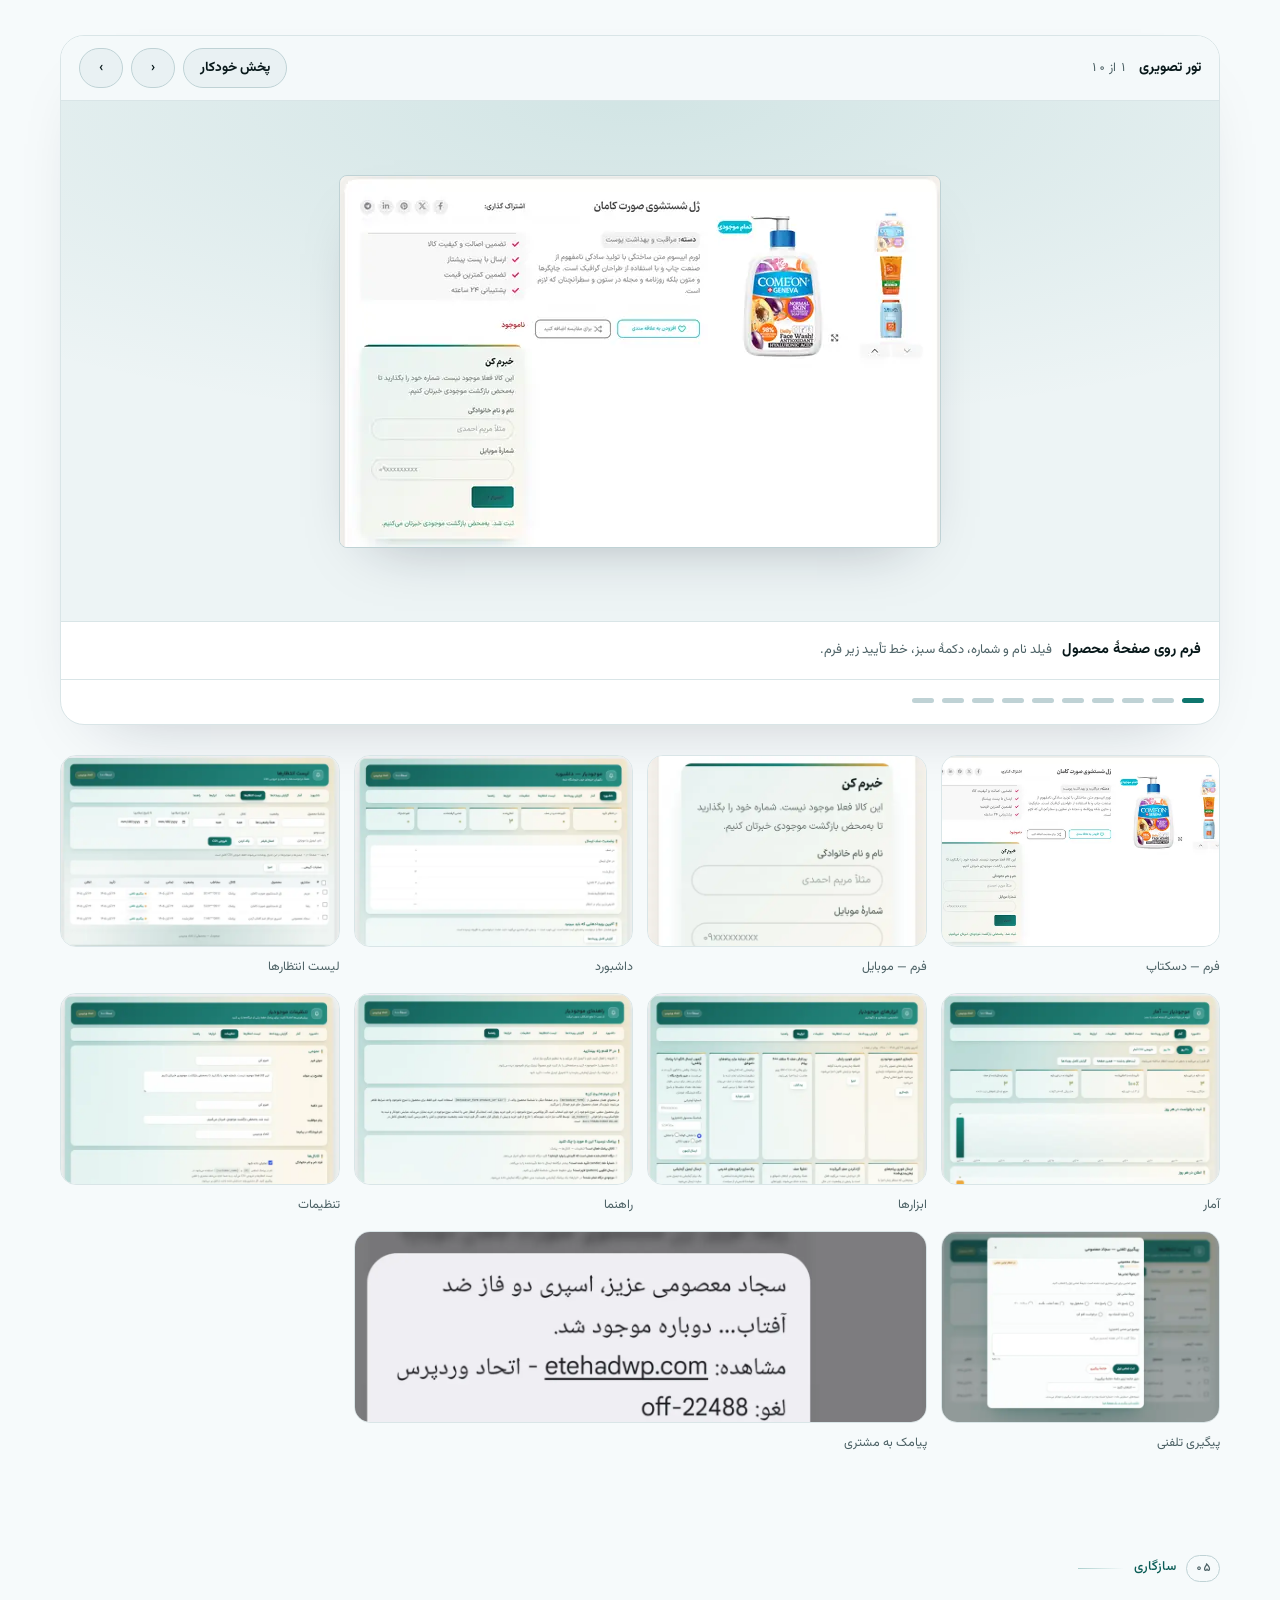
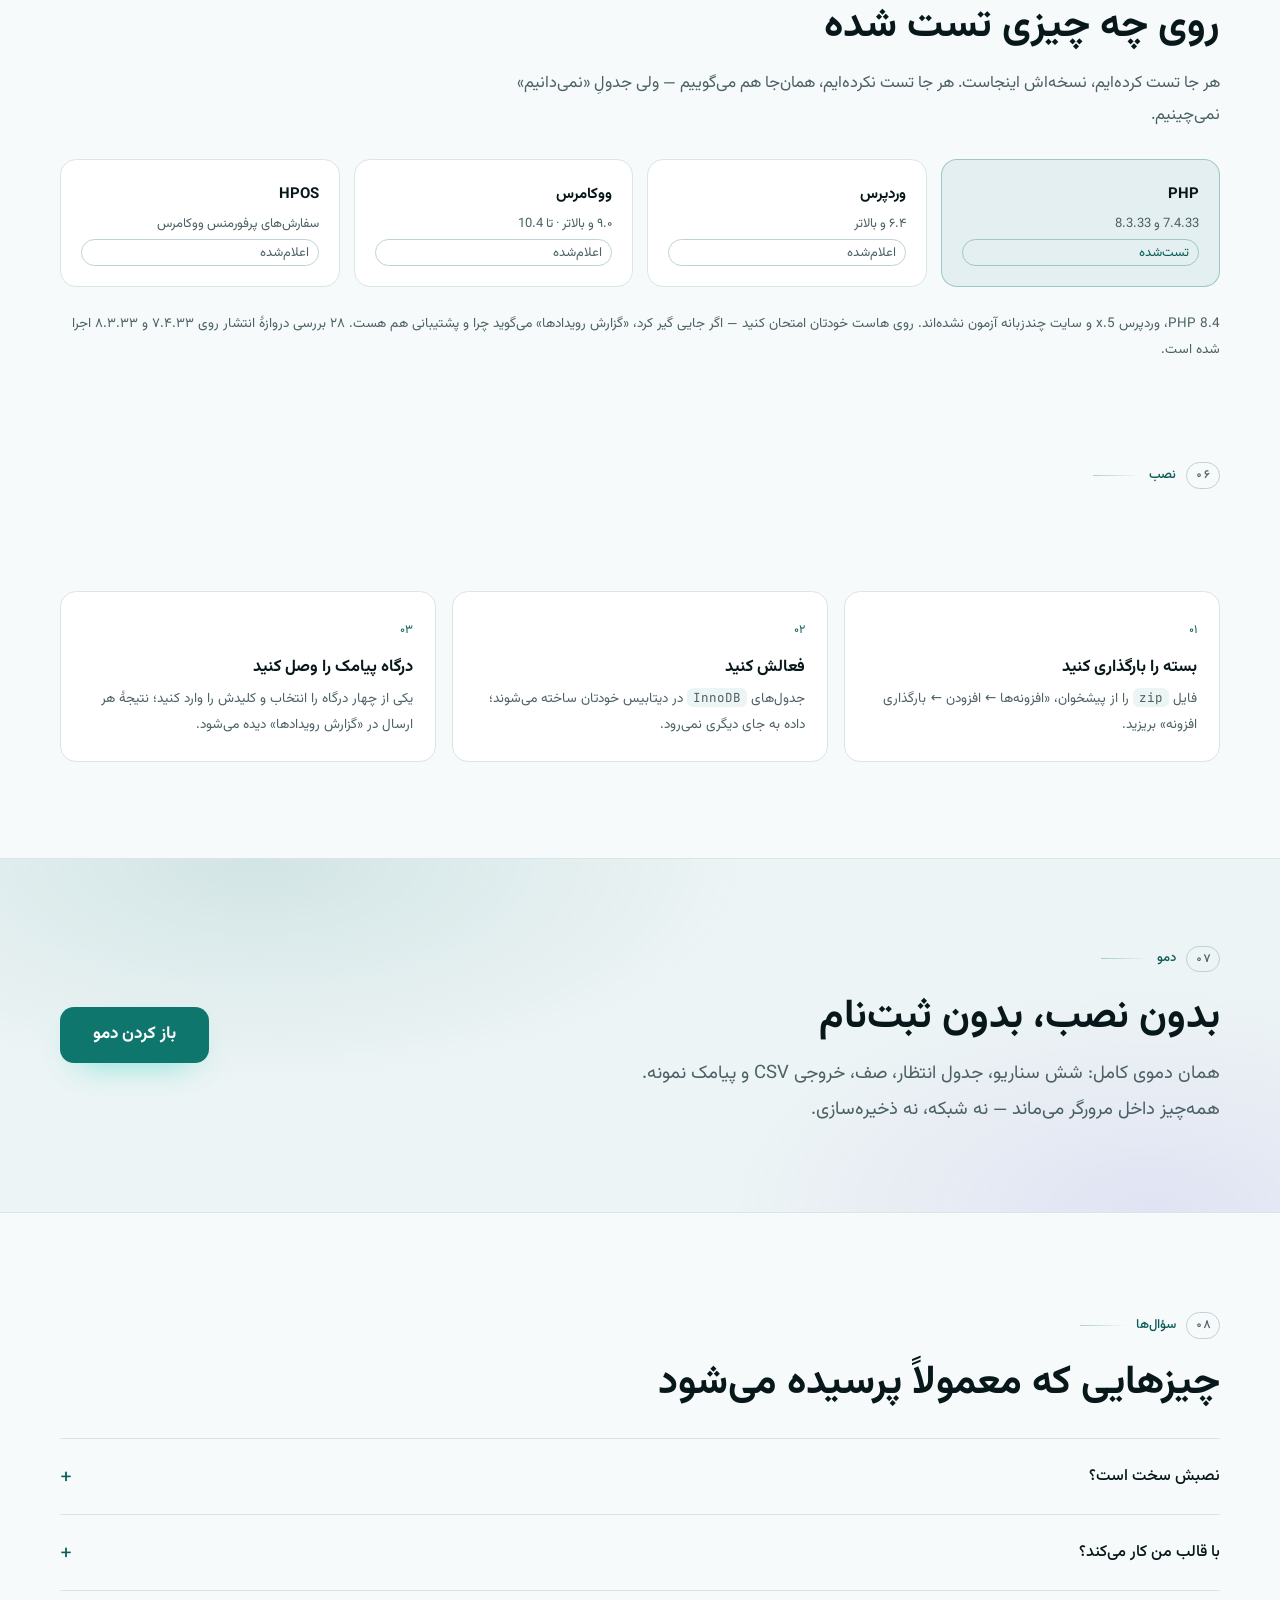
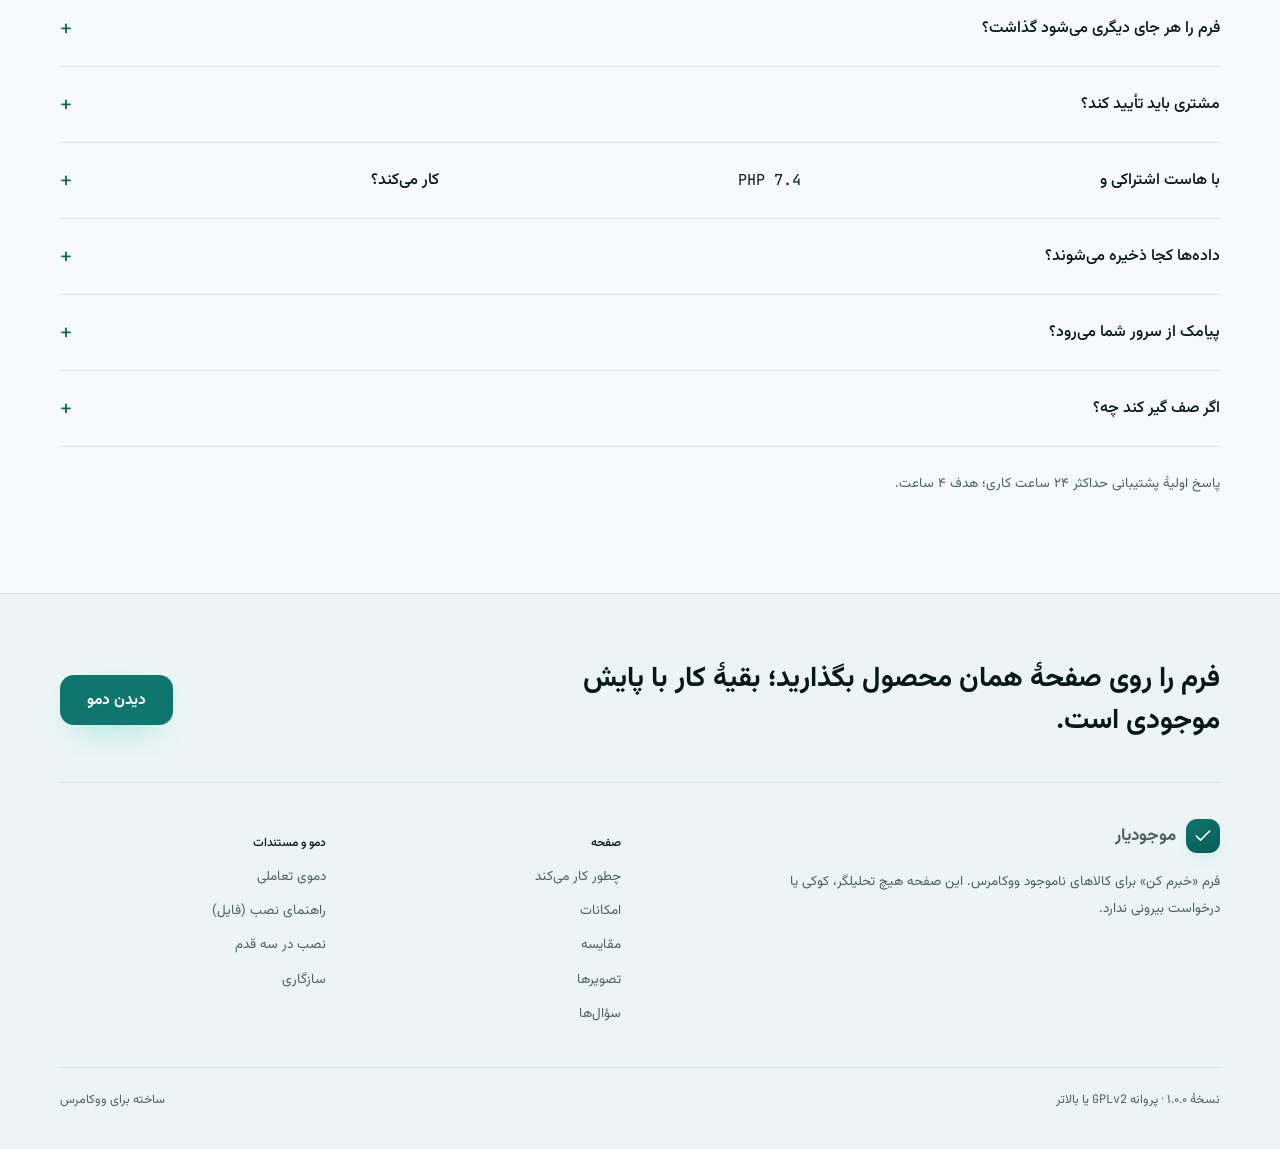
==== commit ee0be2c7: "One figure face, chips that belong, and more depth in the hero - Persian numerals no longer fall thr" ====
--- a/index.html
+++ b/index.html
@@ -80,11 +80,12 @@
 
         <div class="mjy-deck-float">
           <div class="mjy-deck" data-deck>
+            <div class="mjy-deck-back" aria-hidden="true"></div>
 
             <div class="mjy-deck-card">
               <div class="mjy-mock-bar">
                 <span class="mjy-mock-dots" aria-hidden="true"><i></i><i></i><i></i></span>
-                <span class="mjy-mock-url" dir="ltr">shop.example/product/gel-caman</span>
+                <span class="mjy-mock-url" dir="ltr">etehadwp.com/product/gel-caman</span>
               </div>
 
               <div class="mjy-mock-body">
@@ -123,7 +124,7 @@
             </div>
 
             <span class="mjy-chip-float mjy-chip-float--a" aria-hidden="true">۰ کوئری روی بقیهٔ سایت</span>
-            <span class="mjy-chip-float mjy-chip-float--b" aria-hidden="true">پیامک از سرور خودت</span>
+            <span class="mjy-chip-float mjy-chip-float--b" aria-hidden="true">پیامک از سرور خود فروشگاه</span>
             <span class="mjy-chip-float mjy-chip-float--c" aria-hidden="true">۵ واحد ← ۵ پیامک</span>
           </div>
         </div>
--- a/assets/style.css
+++ b/assets/style.css
@@ -95,7 +95,7 @@
   --overlay: rgba(5, 8, 15, 0.82);
   --overlay-fg: #EAF2FF;
   --panel: rgba(5, 8, 15, 0.55);
-  --chip-bg: rgba(7, 12, 22, 0.94);
+  --chip-bg: rgba(16, 26, 46, 0.94);
   --chip-fg: #5EEAD4;
   --band-grad: rgba(11, 18, 32, 0.7);
   --img-shadow: 0 24px 60px -30px rgba(0, 0, 0, 0.95);
@@ -104,9 +104,12 @@
   --amber-text-strong: #FFD79A;
   --glow-a-strong: rgba(45, 212, 191, 0.22);
   --glow-b-strong: rgba(167, 139, 250, 0.2);
+  --contact: rgba(0, 0, 0, 0.55);
+  --sheen: rgba(255, 255, 255, 0.07);
 
   --font: "Vazirmatn", system-ui, "Segoe UI", Tahoma, sans-serif;
-  --mono: "JetBrains Mono", ui-monospace, SFMono-Regular, Menlo, Consolas, monospace;
+  --mono: "JetBrains Mono", "Vazirmatn", ui-monospace, SFMono-Regular, Menlo, Consolas, monospace;
+  --figure: "Vazirmatn", system-ui, Tahoma, sans-serif;
 }
 
 /* light theme — same system, inverted surfaces. Toggled by <html data-theme="light">. */
@@ -153,13 +156,15 @@
   --overlay: rgba(8, 16, 20, 0.82);
   --overlay-fg: #F4FBFB;
   --panel: rgba(255, 255, 255, 0.75);
-  --chip-bg: rgba(8, 18, 22, 0.94);
-  --chip-fg: #7DF3E0;
+  --chip-bg: rgba(255, 255, 255, 0.95);
+  --chip-fg: #0B5C56;
   --band-grad: rgba(255, 255, 255, 0.65);
   --img-shadow: 0 24px 60px -34px rgba(15, 23, 42, 0.35);
   --chip-shadow: 0 20px 40px -26px rgba(15, 23, 42, 0.45);
   --amber-text: #7C3B00;
   --amber-text-strong: #6B3300;
+  --contact: rgba(15, 23, 42, 0.22);
+  --sheen: rgba(15, 23, 42, 0.05);
 
   --shadow: 0 30px 70px -44px rgba(15, 23, 42, 0.28);
   --shadow-soft: 0 18px 40px -30px rgba(15, 23, 42, 0.22);
@@ -337,7 +342,8 @@
   box-shadow: 0 8px 20px -12px rgba(45, 212, 191, 0.9);
 }
 .mjy-brand-ver {
-  font-family: var(--mono);
+  font-family: var(--figure);
+  font-variant-numeric: tabular-nums;
   font-size: 11px;
   font-weight: 400;
   color: var(--muted);
@@ -381,8 +387,15 @@
   background: var(--mint);
   box-shadow: 0 0 0 4px rgba(45, 212, 191, 0.16);
 }
+.mjy-eyebrow::after {
+  content: "";
+  inline-size: 46px;
+  block-size: 1px;
+  background: linear-gradient(90deg, var(--mint-line), transparent);
+}
 .mjy-eyebrow-num {
-  font-family: var(--mono);
+  font-family: var(--figure);
+  font-variant-numeric: tabular-nums;
   font-size: 12px;
   color: var(--muted);
   border: 1px solid var(--line-2);
@@ -495,7 +508,8 @@
 .mjy-tour-title { font-size: 14px; font-weight: 600; }
 .mjy-tour-count {
   margin-inline-start: 8px;
-  font-family: var(--mono);
+  font-family: var(--figure);
+  font-variant-numeric: tabular-nums;
   font-size: 12.5px;
   font-weight: 400;
   color: var(--muted);
@@ -723,7 +737,7 @@
 .mjy-hero-copy { max-inline-size: 34em; }
 .mjy-hero h1 {
   margin-block: 18px 20px;
-  font-size: clamp(34px, 5.4vw, 62px);
+  font-size: clamp(35px, 5.8vw, 68px);
   font-weight: 700;
   line-height: 1.22;
   letter-spacing: -0.2px;
@@ -736,6 +750,12 @@
   background-clip: text;
   color: transparent;
 }
+@supports not ((-webkit-background-clip: text) or (background-clip: text)) {
+  .mjy-hero h1 em {
+    background: none;
+    color: var(--mint-2);
+  }
+}
 .mjy-lead {
   font-size: clamp(16px, 1.6vw, 18.5px);
   line-height: 1.95;
@@ -757,9 +777,10 @@
 }
 .mjy-hero-facts li { display: flex; align-items: baseline; gap: 8px; }
 .mjy-hero-facts b {
-  font-family: var(--mono);
+  font-family: var(--figure);
   font-size: 22px;
-  font-weight: 600;
+  font-weight: 700;
+  font-variant-numeric: tabular-nums;
   color: var(--mint-2);
 }
 .mjy-hero-facts span { font-size: 13px; color: var(--muted); }
@@ -811,6 +832,22 @@
   mask-image: linear-gradient(to top, #000 0%, transparent 82%);
   pointer-events: none;
 }
+.mjy-stage::after {
+  content: "";
+  position: absolute;
+  inset: 0;
+  margin: auto;
+  inline-size: min(640px, 108%);
+  block-size: min(640px, 108%);
+  border-radius: 50%;
+  background: conic-gradient(from 200deg, transparent 0 30%, var(--mint-line) 44%, transparent 58% 100%);
+  filter: blur(48px);
+  opacity: 0.45;
+  z-index: 0;
+  pointer-events: none;
+  animation: mjy-spin 26s linear infinite;
+}
+
 .mjy-deck-float {
   position: relative;
   z-index: 1;
@@ -819,16 +856,41 @@
   transform-style: preserve-3d;
   animation: mjy-float 8s ease-in-out infinite;
 }
+.mjy-deck-back {
+  position: absolute;
+  inset-block: 20px -16px;
+  inset-inline: -18px 18px;
+  z-index: -1;
+  border-radius: 22px;
+  background: linear-gradient(180deg, var(--surface-2), transparent 86%);
+  border: 1px solid var(--line);
+  transform: translateZ(-70px) rotateZ(3.2deg);
+  pointer-events: none;
+}
+
 .mjy-deck {
   position: relative;
   transform-style: preserve-3d;
   transform:
-    rotateX(calc(9deg - var(--my, 0) * 4deg))
+    rotateX(calc(9deg - var(--my, 0) * 4deg + var(--sy, 0) * 5deg))
     rotateY(calc(-15deg + var(--mx, 0) * 6deg))
     rotateZ(-1.5deg);
   transition: transform 240ms ease-out;
   will-change: transform;
 }
+.mjy-deck-float::after {
+  content: "";
+  position: absolute;
+  inset-inline: 8%;
+  inset-block-end: -38px;
+  block-size: 50px;
+  z-index: 0;
+  border-radius: 50%;
+  background: radial-gradient(50% 50% at 50% 50%, var(--contact), transparent 72%);
+  filter: blur(9px);
+  pointer-events: none;
+}
+
 .mjy-deck-card {
   position: relative;
   transform: translateZ(42px);
@@ -837,6 +899,15 @@
   border: 1px solid var(--line-2);
   box-shadow: var(--ring-mint), var(--shadow);
   overflow: hidden;
+}
+.mjy-deck-card::after {
+  content: "";
+  position: absolute;
+  inset: 0;
+  z-index: 3;
+  border-radius: inherit;
+  background: linear-gradient(115deg, transparent 32%, var(--sheen) 47%, transparent 62%);
+  pointer-events: none;
 }
 .mjy-mock-bar {
   display: flex;
@@ -912,30 +983,50 @@
   border-radius: var(--r-sm);
 }
 .mjy-mock-price b {
-  font-family: var(--mono);
+  font-family: var(--figure);
   font-size: 14px;
-  font-weight: 600;
+  font-weight: 700;
+  font-variant-numeric: tabular-nums;
   color: var(--mint-2);
 }
 .mjy-mock-price s { color: var(--muted); font-weight: 400; margin-inline-end: 6px; }
 
 .mjy-chip-float {
   position: absolute;
+  display: inline-flex;
+  align-items: center;
+  gap: 8px;
   transform: translate3d(calc(var(--mx, 0) * 22px), calc(var(--my, 0) * 16px), 130px);
   transition: transform 240ms ease-out;
-  padding: 7px 13px;
-  font-family: var(--mono);
-  font-size: 11.5px;
-  color: var(--mint-2);
+  padding-block: 7px;
+  padding-inline: 12px 14px;
+  font-family: var(--font);
+  font-size: 12px;
+  font-weight: 700;
+  line-height: 1.7;
+  color: var(--ink);
   background: var(--chip-bg);
-  border: 1px solid var(--mint-line);
-  border-radius: 999px;
+  border: 1px solid var(--line-2);
+  border-radius: 12px;
   box-shadow: var(--chip-shadow);
   white-space: nowrap;
+}
+.mjy-chip-float::before {
+  content: "";
+  inline-size: 7px;
+  block-size: 7px;
+  flex: 0 0 auto;
+  border-radius: 50%;
+  background: var(--mint);
+  box-shadow: 0 0 0 3px var(--tint-2);
 }
 .mjy-chip-float--a { inset-block-start: 4px; inset-inline-start: -22px; }
 .mjy-chip-float--b { inset-block-end: 92px; inset-inline-end: -30px; }
 .mjy-chip-float--c { inset-block-end: -10px; inset-inline-start: 34px; }
+
+@keyframes mjy-spin {
+  to { transform: rotate(360deg); }
+}
 
 @keyframes mjy-float {
   0%, 100% { transform: translateY(0); }
@@ -955,10 +1046,11 @@
 }
 .mjy-band-item b {
   display: block;
-  font-family: var(--mono);
+  font-family: var(--figure);
   font-size: clamp(26px, 3vw, 38px);
-  font-weight: 600;
-  line-height: 1.2;
+  font-weight: 700;
+  font-variant-numeric: tabular-nums;
+  line-height: 1.25;
   color: var(--ink);
 }
 .mjy-band-item span { font-size: 13px; color: var(--muted); }
@@ -1224,6 +1316,7 @@
 @media (prefers-reduced-motion: reduce) {
   html { scroll-behavior: auto; }
   .mjy-deck-float { animation: none; }
+  .mjy-stage::after { animation: none; }
   .mjy-deck,
   .mjy-chip-float { transform: none; transition: none; }
   .mjy-card:hover,
@@ -1256,7 +1349,7 @@
   .mjy-stage { min-block-size: 0; perspective: none; }
   .mjy-deck, .mjy-deck-float { animation: none; transform: none; }
   .mjy-deck-card { transform: none; box-shadow: none; }
-  .mjy-stage-glow, .mjy-stage-floor, .mjy-chip-float { display: none; }
+  .mjy-stage-glow, .mjy-stage-floor, .mjy-chip-float, .mjy-deck-back, .mjy-stage::after { display: none; }
   .mjy-sec, .mjy-hero, .mjy-ftr { padding-block: 16pt; }
   .mjy-card, .mjy-tour { box-shadow: none; border: 1px solid #C9D6D2; }
   .mjy-card:hover { transform: none; }
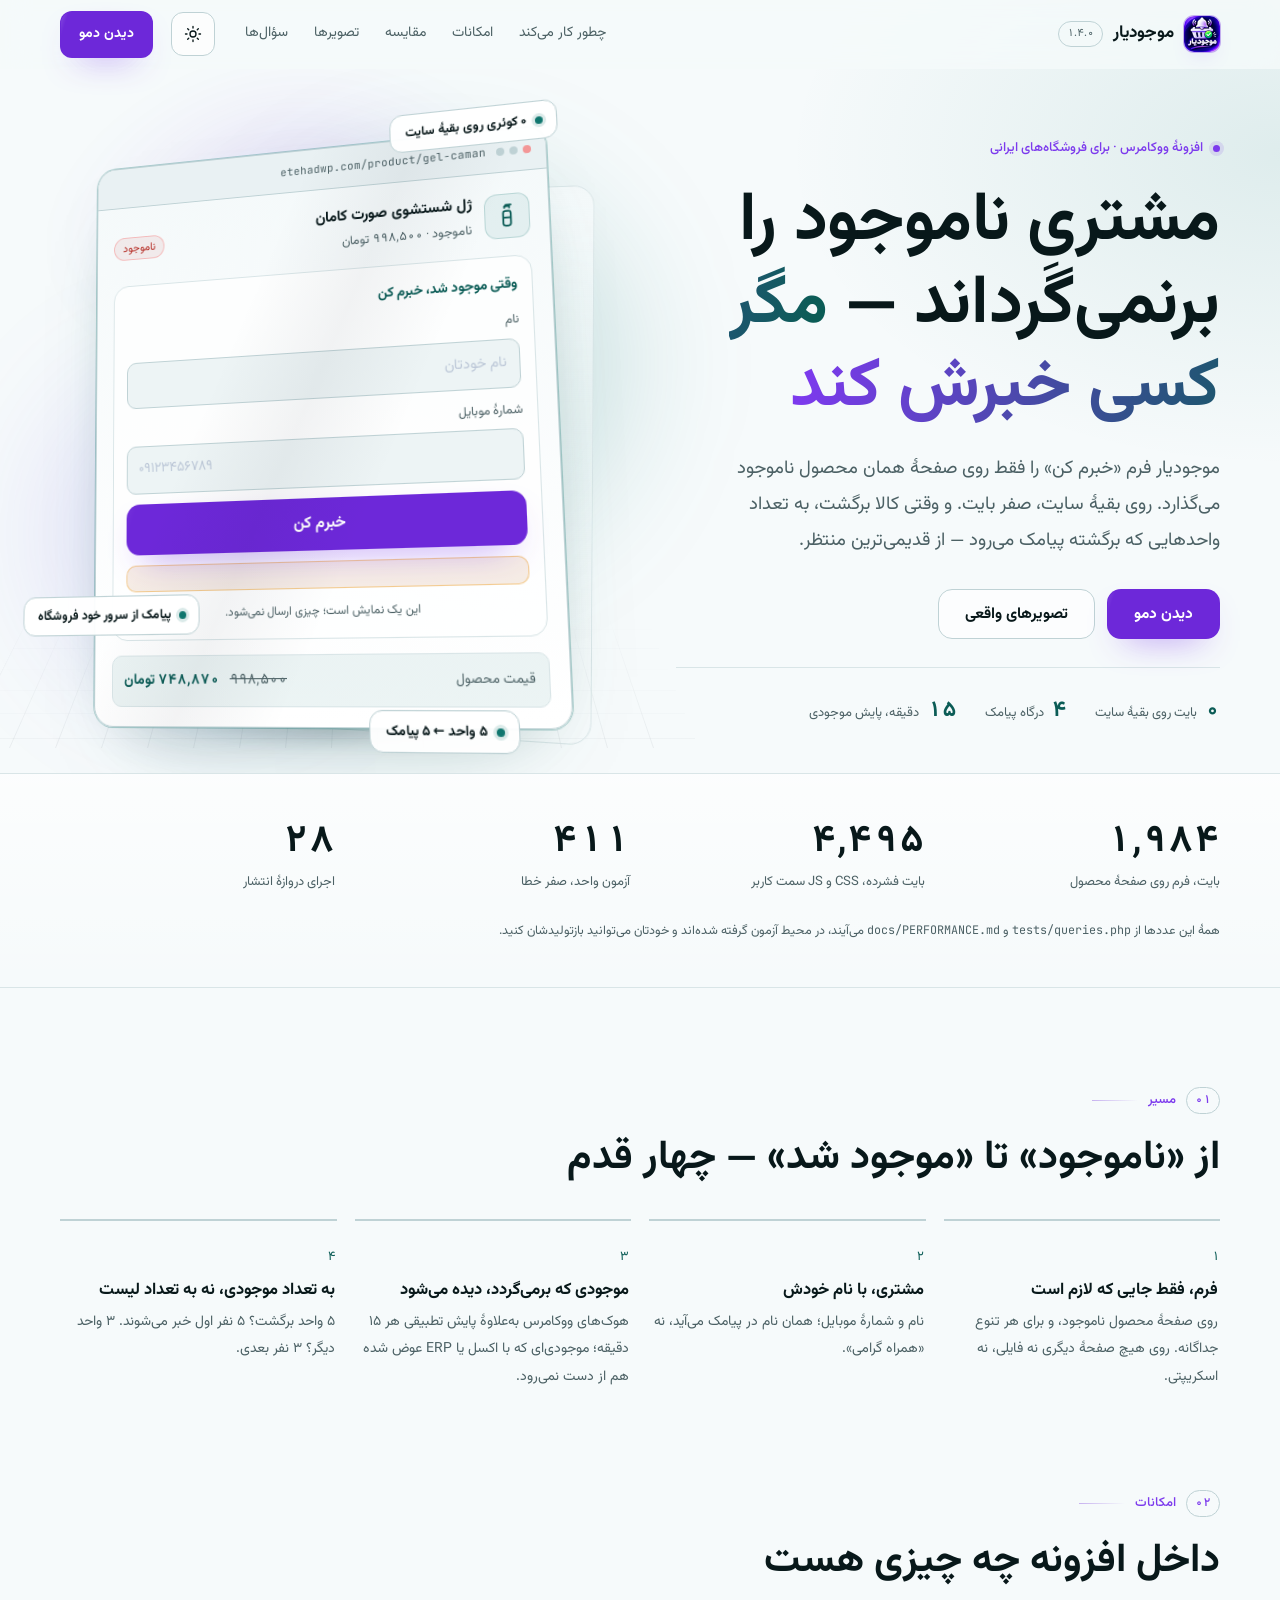
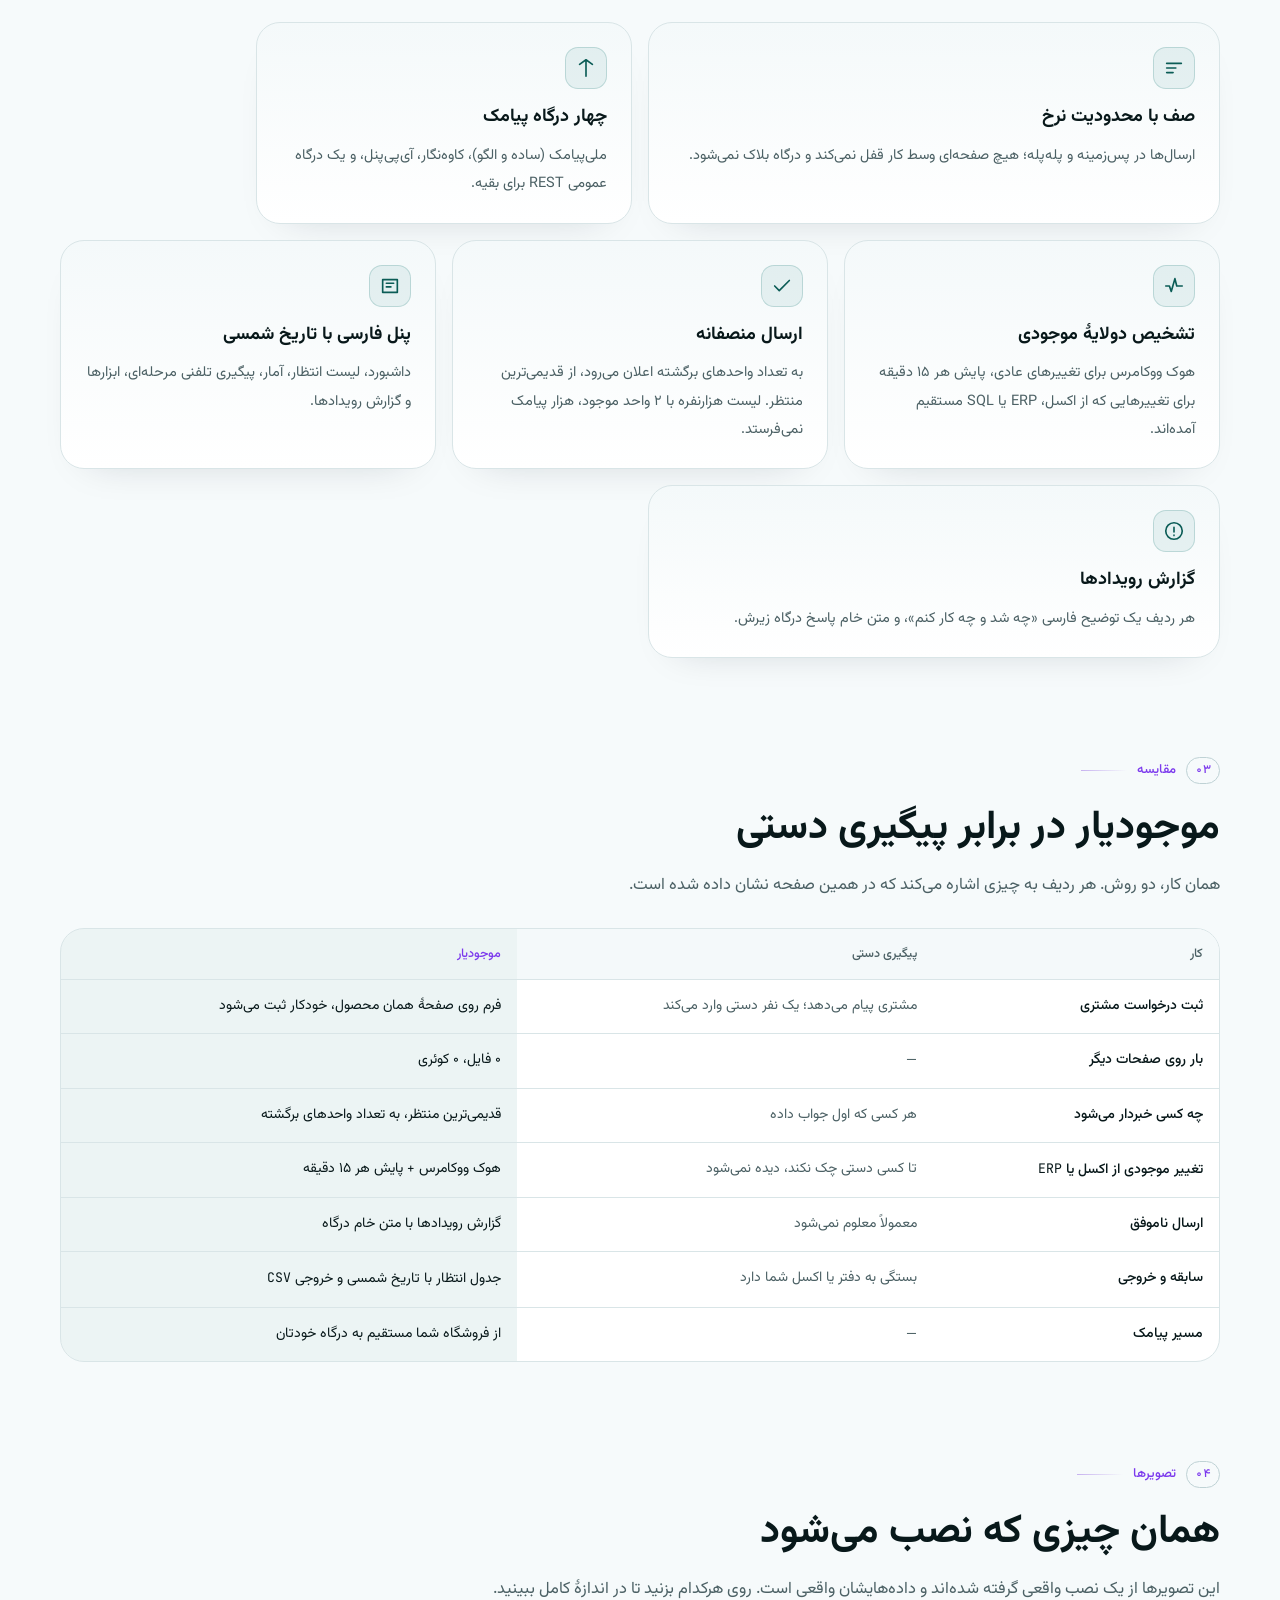
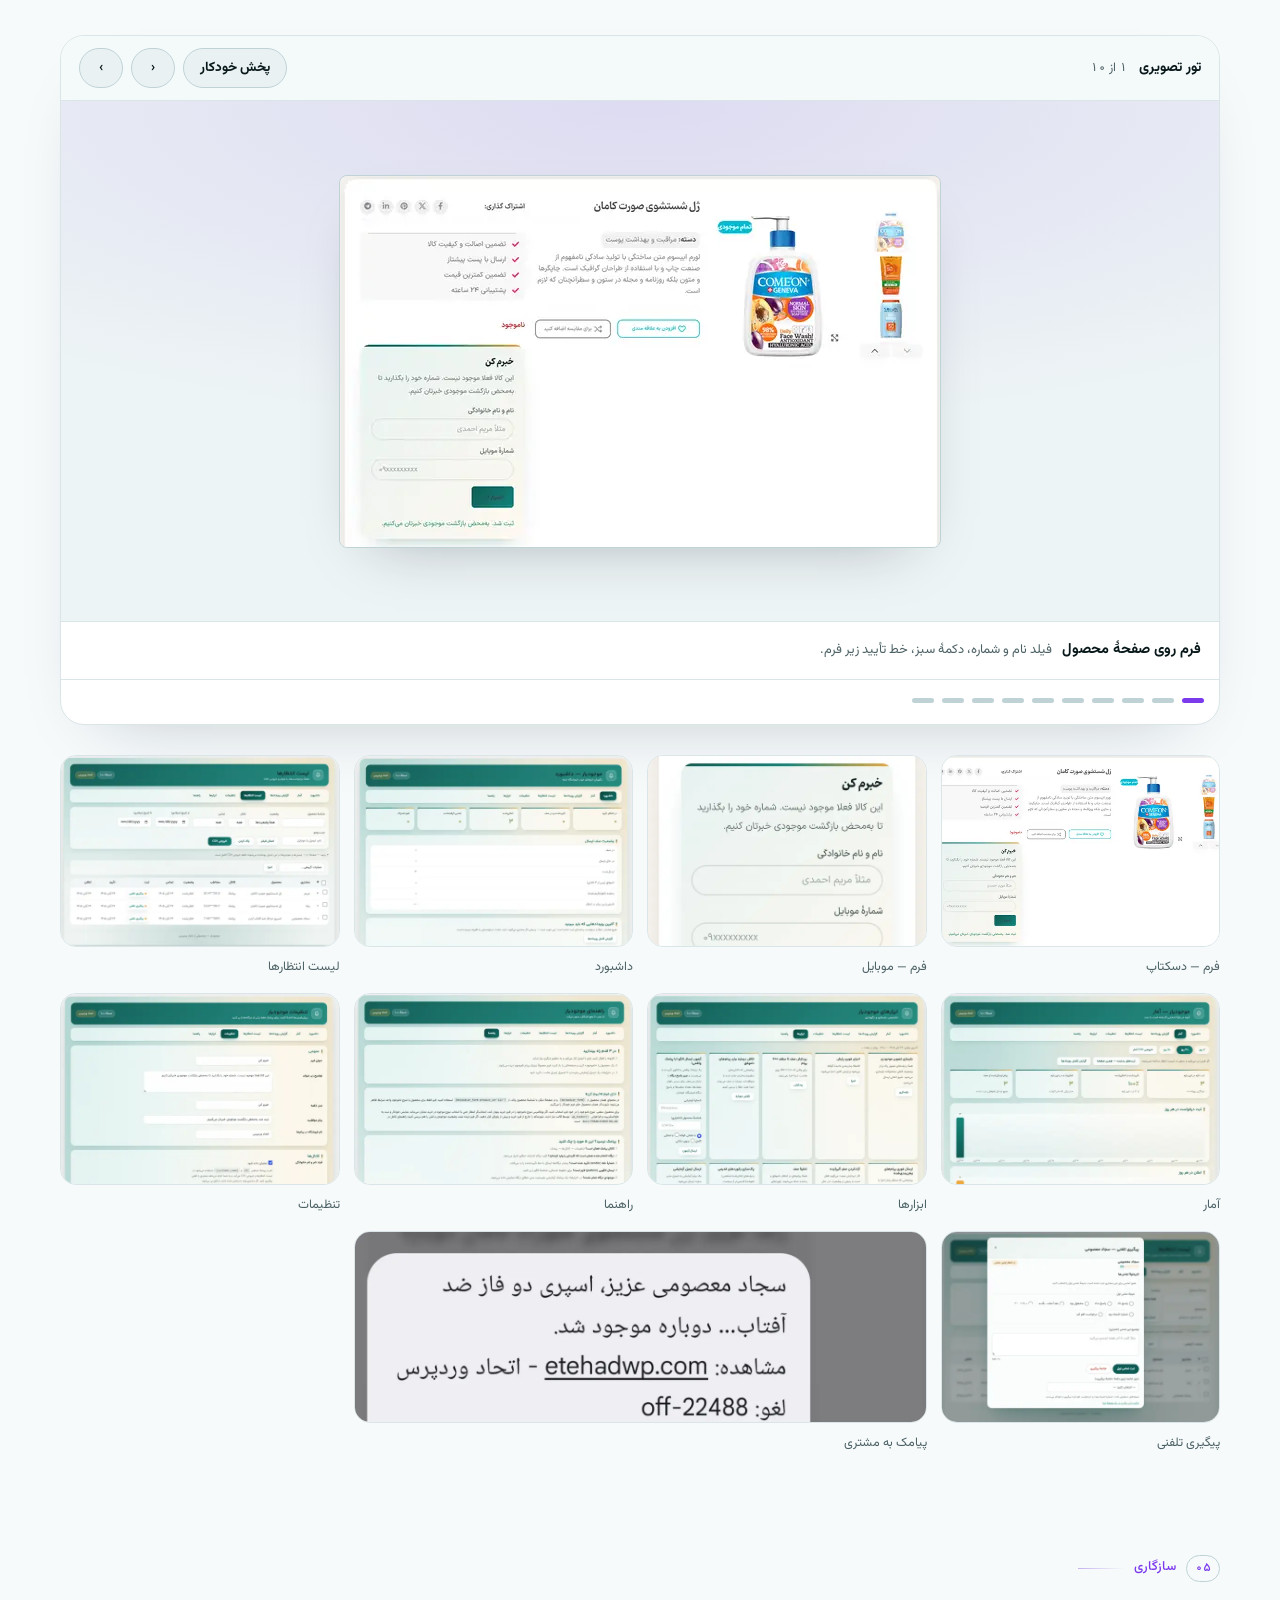
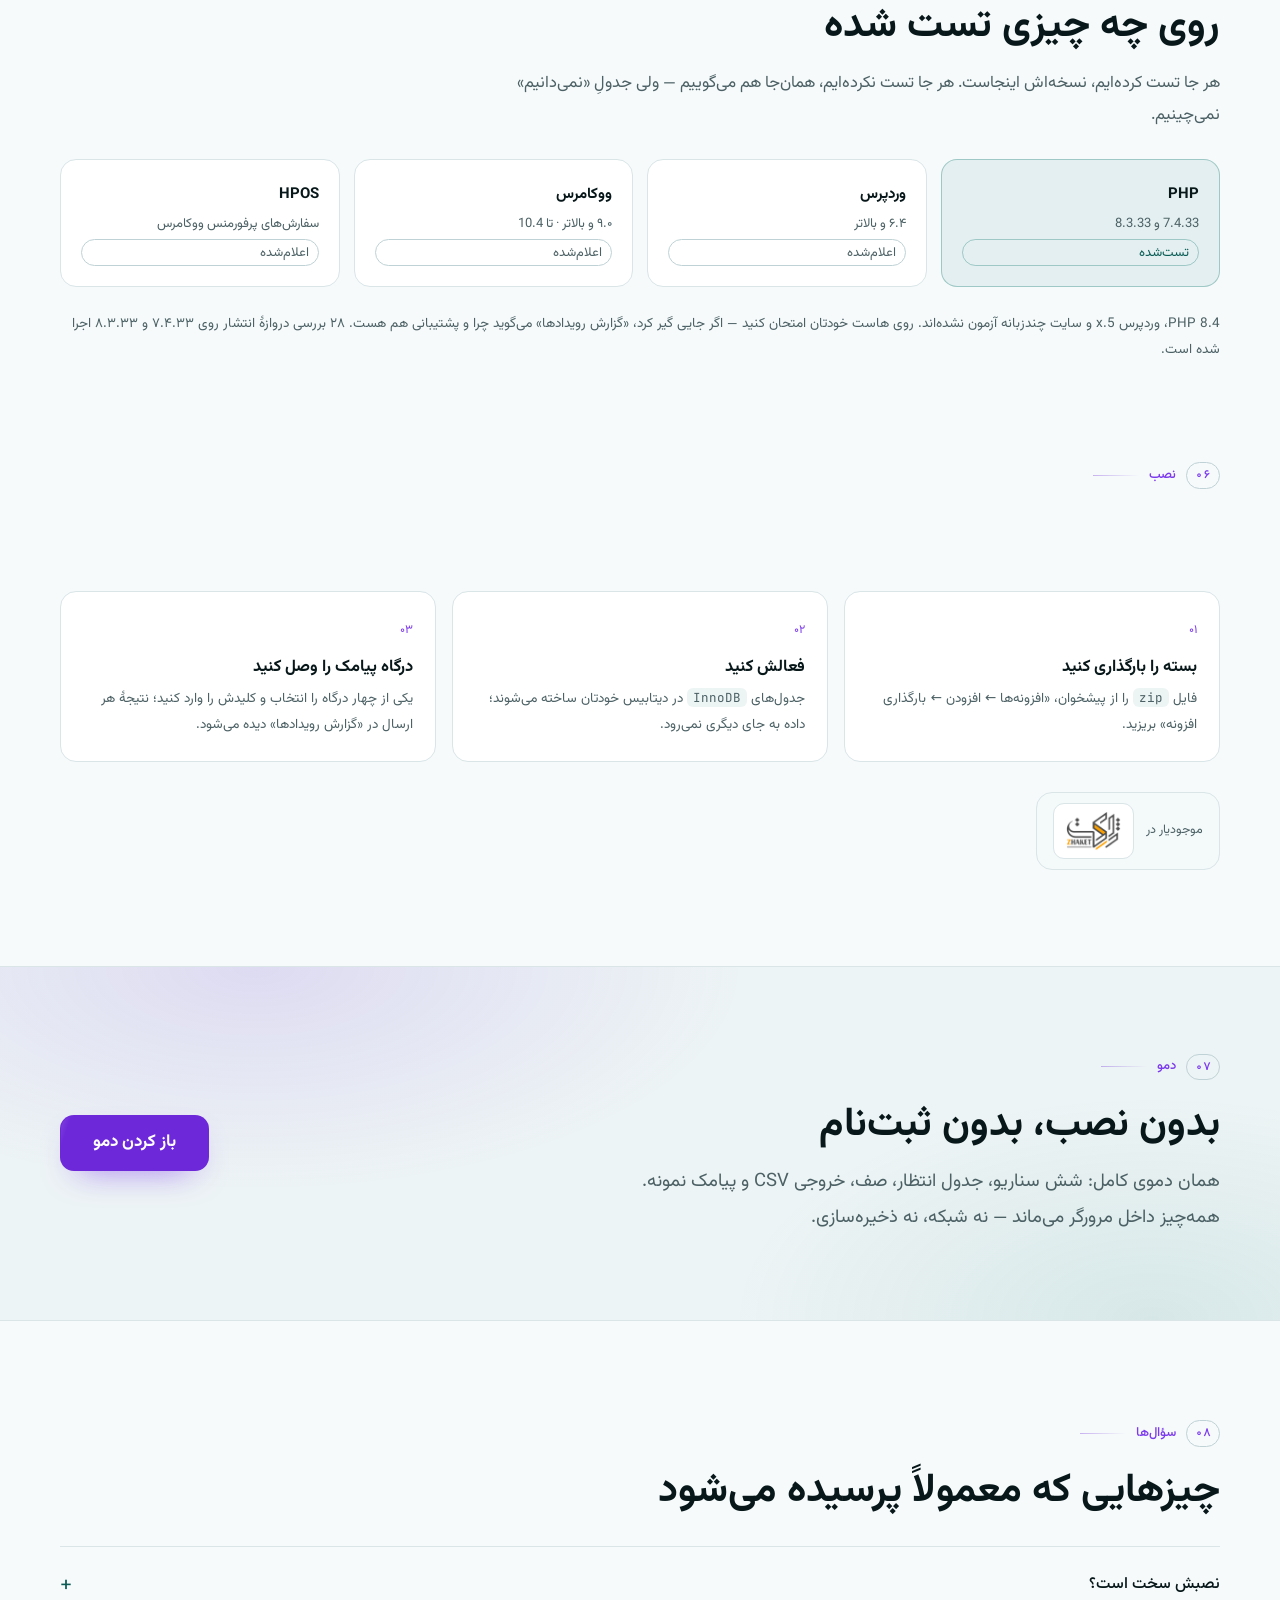
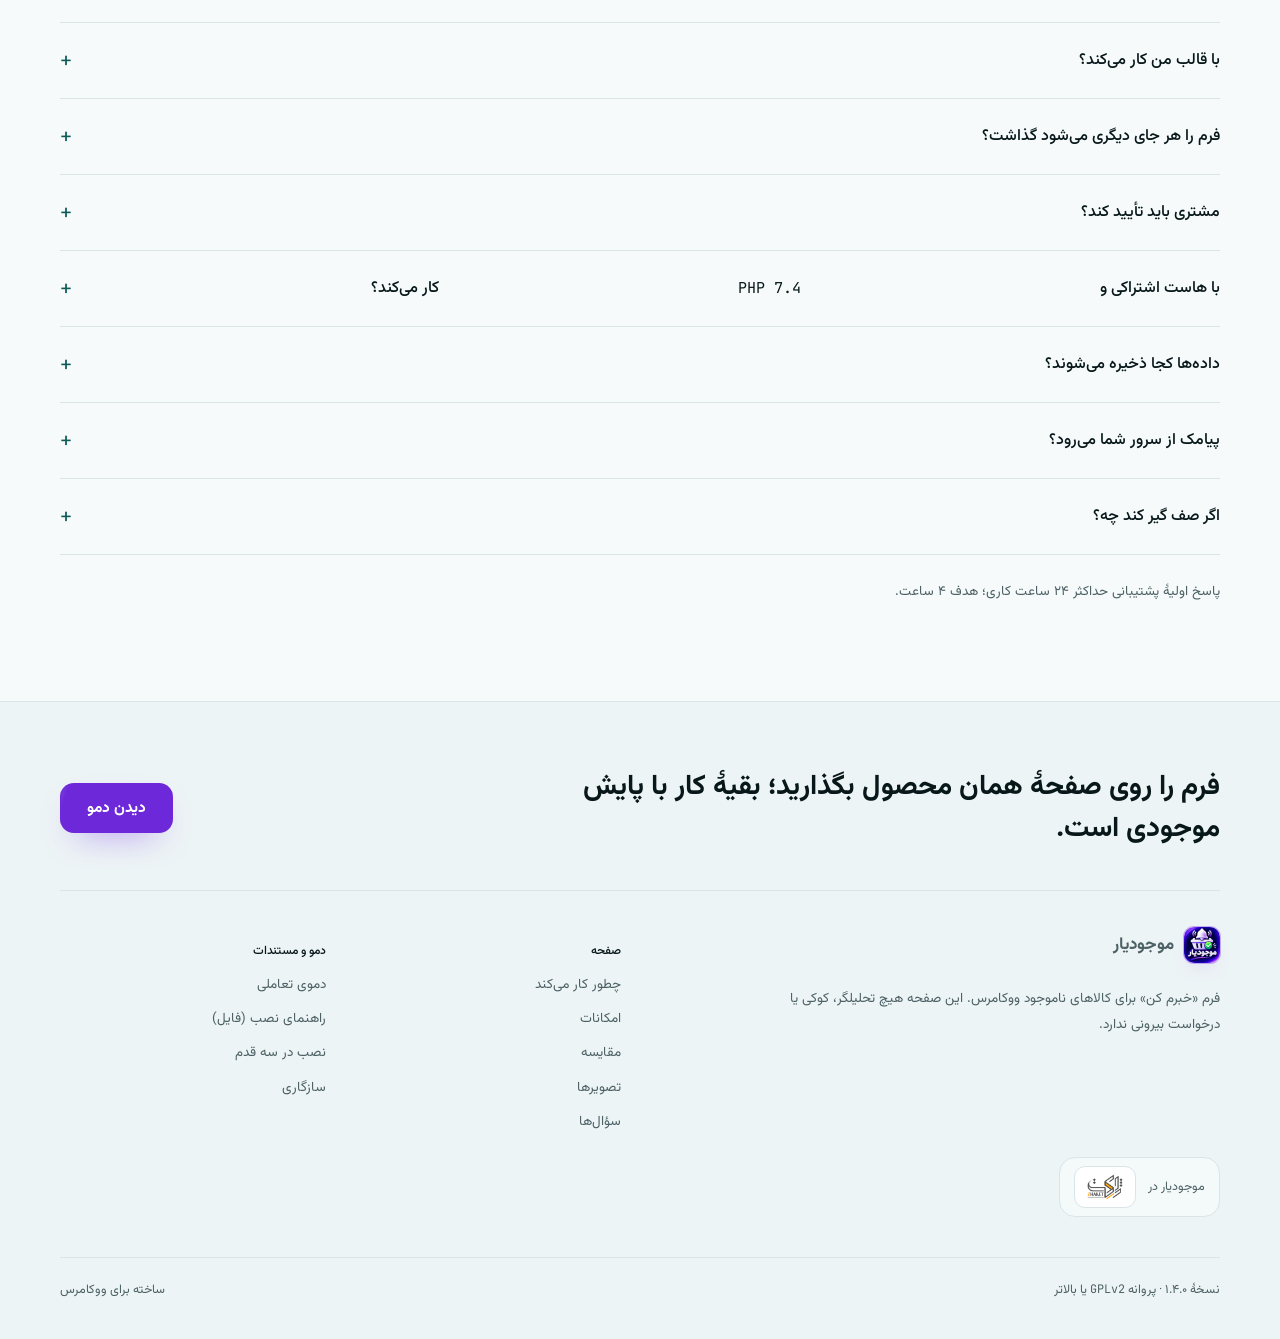
==== commit 94555c57: "The product's own mark, a ژاکت badge, and a violet accent - favicons + apple-touch-icon + og:image c" ====
--- a/index.html
+++ b/index.html
@@ -13,22 +13,30 @@
 <meta property="og:title" content="موجودیار — فرم «خبرم کن» برای کالاهای ناموجود">
 <meta property="og:description" content="فرم فقط روی صفحهٔ محصول ناموجود. صفر بایت روی بقیهٔ سایت. پیامک به تعداد واحدهای برگشته.">
 <meta name="twitter:card" content="summary">
-<link rel="icon" href="assets/favicon.svg" type="image/svg+xml">
+<link rel="icon" href="assets/brand/mojoodyar-32.png" sizes="32x32" type="image/png">
+<link rel="icon" href="assets/brand/mojoodyar-64.png" sizes="64x64" type="image/png">
+<link rel="apple-touch-icon" href="assets/brand/mojoodyar-180.png">
+<meta property="og:image" content="assets/brand/mojoodyar-512.webp">
+<meta property="og:image:type" content="image/webp">
+<meta property="og:image:width" content="512">
+<meta property="og:image:height" content="512">
+<meta property="og:image:alt" content="لوگوی موجودیار">
+<meta name="twitter:image" content="assets/brand/mojoodyar-512.webp">
+<meta name="theme-color" media="(prefers-color-scheme: light)" content="#F6FAFB">
 <script src="assets/theme.js"></script>
 <link rel="stylesheet" href="assets/style.css">
 <script defer src="assets/app.js"></script>
 </head>
 <body id="top">
 <a class="mjy-skip" href="#main">رفتن به متن اصلی</a>
+<div class="mjy-progress" id="progress" aria-hidden="true"></div>
 
 <header class="mjy-hdr" id="site-header">
   <div class="mjy-wrap mjy-hdr-in">
     <a class="mjy-brand" href="#top" aria-label="موجودیار، خانه">
-      <span class="mjy-brand-mark" aria-hidden="true">
-        <svg width="20" height="20" viewBox="0 0 24 24" aria-hidden="true" fill="none" stroke="currentColor" stroke-width="1.9" stroke-linecap="round" stroke-linejoin="round"><path d="M20 6 9 17l-5-5"></path></svg>
-      </span>
+      <img class="mjy-brand-img" src="assets/brand/mojoodyar-64.png" alt="" width="36" height="36" decoding="async">
       <span>موجودیار</span>
-      <span class="mjy-brand-ver">۱.۰.۰</span>
+      <span class="mjy-brand-ver">۱.۴.۰</span>
     </a>
 
     <nav class="mjy-nav" aria-label="بخش‌های صفحه">
@@ -136,10 +144,10 @@
   <!-- ==================== NUMBERS ==================== -->
   <section class="mjy-band" aria-label="عددهای قابل بازتولید">
     <div class="mjy-wrap mjy-band-grid">
-      <div class="mjy-band-item"><b>۱٬۹۸۴</b><span>بایت، فرم روی صفحهٔ محصول</span></div>
-      <div class="mjy-band-item"><b>۴٬۴۹۵</b><span>بایت فشرده، CSS و JS سمت کاربر</span></div>
-      <div class="mjy-band-item"><b>۴۱۱</b><span>آزمون واحد، صفر خطا</span></div>
-      <div class="mjy-band-item"><b>۲۸</b><span>اجرای دروازهٔ انتشار</span></div>
+      <div class="mjy-band-item"><b data-count="1984">۱٬۹۸۴</b><span>بایت، فرم روی صفحهٔ محصول</span></div>
+      <div class="mjy-band-item"><b data-count="4495">۴٬۴۹۵</b><span>بایت فشرده، CSS و JS سمت کاربر</span></div>
+      <div class="mjy-band-item"><b data-count="411">۴۱۱</b><span>آزمون واحد، صفر خطا</span></div>
+      <div class="mjy-band-item"><b data-count="28">۲۸</b><span>اجرای دروازهٔ انتشار</span></div>
     </div>
     <p class="mjy-wrap mjy-band-note">همهٔ این عددها از <span class="ltr">tests/queries.php</span> و <span class="ltr">docs/PERFORMANCE.md</span> می‌آیند، در محیط آزمون گرفته شده‌اند و خودتان می‌توانید بازتولیدشان کنید.</p>
   </section>
@@ -431,6 +439,13 @@
           <p>یکی از چهار درگاه را انتخاب و کلیدش را وارد کنید؛ نتیجهٔ هر ارسال در «گزارش رویدادها» دیده می‌شود.</p>
         </li>
       </ol>
+
+      <div class="mjy-partner" data-reveal>
+        <span class="mjy-partner-label">موجودیار در</span>
+        <a href="https://www.zhaket.com" target="_blank" rel="noopener" aria-label="ژاکت، فروشگاه افزونه‌های وردپرس">
+          <img src="assets/brand/zhaket.png" alt="ژاکت" width="231" height="168" loading="lazy" decoding="async">
+        </a>
+      </div>
     </div>
   </section>
 
@@ -479,9 +494,7 @@
     <div class="mjy-ftr-grid">
       <div>
         <div class="mjy-brand mjy-brand--ftr">
-          <span class="mjy-brand-mark" aria-hidden="true">
-            <svg width="20" height="20" viewBox="0 0 24 24" aria-hidden="true" fill="none" stroke="currentColor" stroke-width="1.9" stroke-linecap="round" stroke-linejoin="round"><path d="M20 6 9 17l-5-5"></path></svg>
-          </span>
+          <img class="mjy-brand-img" src="assets/brand/mojoodyar-64.png" alt="" width="36" height="36" decoding="async">
           <span>موجودیار</span>
         </div>
         <p class="mjy-ftr-note">فرم «خبرم کن» برای کالاهای ناموجود ووکامرس. این صفحه هیچ تحلیلگر، کوکی یا درخواست بیرونی ندارد.</p>
@@ -509,8 +522,15 @@
       </div>
     </div>
 
+    <div class="mjy-partner mjy-partner--sm">
+      <span class="mjy-partner-label">موجودیار در</span>
+      <a href="https://www.zhaket.com" target="_blank" rel="noopener">
+        <img src="assets/brand/zhaket.png" alt="ژاکت" width="231" height="168" loading="lazy" decoding="async">
+      </a>
+    </div>
+
     <div class="mjy-ftr-base">
-      <span>نسخهٔ ۱.۰.۰ · پروانه <span class="ltr">GPLv2</span> یا بالاتر</span>
+      <span>نسخهٔ ۱.۴.۰ · پروانه <span class="ltr">GPLv2</span> یا بالاتر</span>
       <span>ساخته برای ووکامرس</span>
     </div>
   </div>
--- a/assets/style.css
+++ b/assets/style.css
@@ -60,6 +60,14 @@
   --mint: #2DD4BF;
   --mint-2: #5EEAD4;
   --on-mint: #04252D;
+
+  --brand: #7C3AED;
+  --brand-2: #A78BFA;
+  --brand-hover: #8B5CF6;
+  --on-brand: #FFFFFF;
+  --brand-soft: rgba(124, 58, 237, 0.22);
+  --brand-line: rgba(167, 139, 250, 0.45);
+  --logo-plate: #FFFFFF;
   --violet: #A78BFA;
   --amber: #F2A93B;
   --danger: #FCA5A5;
@@ -69,8 +77,8 @@
   --amber-tint: rgba(242, 169, 59, 0.14);
   --danger-tint: rgba(248, 113, 113, 0.12);
 
-  --glow-a: rgba(45, 212, 191, 0.18);
-  --glow-b: rgba(167, 139, 250, 0.16);
+  --glow-a: rgba(124, 58, 237, 0.22);
+  --glow-b: rgba(45, 212, 191, 0.14);
   --grid-line: rgba(148, 163, 184, 0.07);
 
   --r-sm: 10px;
@@ -102,8 +110,8 @@
   --chip-shadow: 0 20px 40px -24px rgba(0, 0, 0, 0.95);
   --amber-text: #FFE7BE;
   --amber-text-strong: #FFD79A;
-  --glow-a-strong: rgba(45, 212, 191, 0.22);
-  --glow-b-strong: rgba(167, 139, 250, 0.2);
+  --glow-a-strong: rgba(124, 58, 237, 0.3);
+  --glow-b-strong: rgba(45, 212, 191, 0.22);
   --contact: rgba(0, 0, 0, 0.55);
   --sheen: rgba(255, 255, 255, 0.07);
 
@@ -131,6 +139,14 @@
   --mint: #0F766E;
   --mint-2: #0B5C56;
   --on-mint: #FFFFFF;
+
+  --brand: #6D28D9;
+  --brand-2: #7C3AED;
+  --brand-hover: #5B21B6;
+  --on-brand: #FFFFFF;
+  --brand-soft: rgba(109, 40, 217, 0.12);
+  --brand-line: rgba(109, 40, 217, 0.34);
+  --logo-plate: #FFFFFF;
   --mint-deep: #0B5C56;
   --violet: #6D4CE0;
   --amber: #B45309;
@@ -141,8 +157,8 @@
   --amber-tint: rgba(180, 83, 9, 0.10);
   --danger-tint: rgba(179, 38, 30, 0.07);
 
-  --glow-a: rgba(15, 118, 110, 0.12);
-  --glow-b: rgba(109, 76, 224, 0.10);
+  --glow-a: rgba(109, 40, 217, 0.12);
+  --glow-b: rgba(15, 118, 110, 0.10);
   --glow-a-strong: rgba(15, 118, 110, 0.16);
   --glow-b-strong: rgba(109, 76, 224, 0.12);
   --grid-line: rgba(15, 23, 42, 0.055);
@@ -274,14 +290,26 @@
               background-color 160ms ease-out, border-color 160ms ease-out;
 }
 .mjy-btn-primary {
-  background: var(--mint);
-  color: var(--on-mint);
-  box-shadow: 0 14px 34px -18px rgba(45, 212, 191, 0.85);
-}
+  position: relative;
+  overflow: hidden;
+  background: var(--brand);
+  color: var(--on-brand);
+  box-shadow: 0 14px 34px -18px rgba(124, 58, 237, 0.85);
+}
+.mjy-btn-primary::after {
+  content: "";
+  position: absolute;
+  inset-block: -60%;
+  inline-size: 38%;
+  background: linear-gradient(90deg, transparent, rgba(255, 255, 255, 0.34), transparent);
+  transform: translateX(-180%) skewX(-18deg);
+  pointer-events: none;
+}
+.mjy-btn-primary:hover::after { animation: mjy-sweep 700ms ease-out; }
 .mjy-btn-primary:hover {
-  background: var(--mint-2);
+  background: var(--brand-hover);
   transform: translateY(-1px);
-  box-shadow: 0 18px 40px -18px rgba(45, 212, 191, 0.9);
+  box-shadow: 0 20px 44px -18px rgba(124, 58, 237, 0.95);
 }
 .mjy-btn-ghost {
   background: var(--ghost-bg);
@@ -289,14 +317,27 @@
   border-color: var(--line-2);
 }
 .mjy-btn-ghost:hover {
-  border-color: var(--mint);
-  color: var(--mint-2);
+  border-color: var(--brand-2);
+  color: var(--brand-2);
   transform: translateY(-1px);
 }
 .mjy-btn-sm { min-block-size: 44px; padding-inline: 18px; font-size: 14px; border-radius: 12px; }
 .mjy-btn-lg { min-block-size: 56px; padding-inline: 32px; font-size: 17px; }
 .mjy-btn-block { inline-size: 100%; }
 .mjy-btn:active { transform: translateY(1px); }
+
+/* 4.2b scroll progress */
+.mjy-progress {
+  position: fixed;
+  inset-block-start: 0;
+  inset-inline: 0;
+  block-size: 2px;
+  z-index: 70;
+  transform: scaleX(var(--p, 0));
+  transform-origin: right center;
+  background: linear-gradient(90deg, var(--mint) 0%, var(--brand-2) 100%);
+  transition: transform 110ms linear;
+}
 
 /* 4.3 header */
 .mjy-hdr {
@@ -331,15 +372,12 @@
   font-weight: 700;
   flex: 0 0 auto;
 }
-.mjy-brand-mark {
-  display: grid;
-  place-items: center;
-  inline-size: 34px;
-  block-size: 34px;
-  border-radius: 11px;
-  background: linear-gradient(150deg, var(--mint), var(--mint-deep));
-  color: var(--on-mint);
-  box-shadow: 0 8px 20px -12px rgba(45, 212, 191, 0.9);
+.mjy-brand-img {
+  inline-size: 36px;
+  block-size: 36px;
+  flex: 0 0 auto;
+  border-radius: 10px;
+  box-shadow: 0 10px 22px -14px rgba(124, 58, 237, 0.95), 0 0 0 1px var(--brand-line);
 }
 .mjy-brand-ver {
   font-family: var(--figure);
@@ -378,26 +416,27 @@
   gap: 10px;
   font-size: 13px;
   font-weight: 500;
-  color: var(--mint-2);
+  color: var(--brand-2);
 }
 .mjy-kicker i {
   inline-size: 7px;
   block-size: 7px;
   border-radius: 50%;
-  background: var(--mint);
-  box-shadow: 0 0 0 4px rgba(45, 212, 191, 0.16);
+  background: var(--brand-2);
+  box-shadow: 0 0 0 4px var(--brand-soft);
+  animation: mjy-ping 3.6s ease-out infinite;
 }
 .mjy-eyebrow::after {
   content: "";
   inline-size: 46px;
   block-size: 1px;
-  background: linear-gradient(90deg, var(--mint-line), transparent);
+  background: linear-gradient(90deg, var(--brand-line), transparent);
 }
 .mjy-eyebrow-num {
   font-family: var(--figure);
   font-variant-numeric: tabular-nums;
   font-size: 12px;
-  color: var(--muted);
+  color: var(--brand-2);
   border: 1px solid var(--line-2);
   border-radius: 999px;
   padding-block: 1px;
@@ -433,7 +472,7 @@
 }
 .mjy-card:hover {
   transform: translateY(-4px);
-  border-color: var(--mint-line);
+  border-color: var(--brand-line);
   box-shadow: var(--ring-mint);
 }
 .mjy-card p { font-size: 14.5px; color: var(--muted); }
@@ -483,7 +522,7 @@
 .mjy-tbl--cmp td:last-child,
 .mjy-tbl--cmp thead th:last-child { background: var(--tint); }
 .mjy-tbl--cmp td:last-child { color: var(--ink); }
-.mjy-tbl--cmp thead th:last-child { color: var(--mint-2); }
+.mjy-tbl--cmp thead th:last-child { color: var(--brand-2); }
 .mjy-tbl--cmp tbody tr:hover td:last-child { background: var(--tint-2); }
 
 /* 4.7 tour */
@@ -527,12 +566,12 @@
   border-radius: 999px;
   transition: background-color 160ms ease-out, border-color 160ms ease-out, color 160ms ease-out;
 }
-.mjy-tour-btn:hover { border-color: var(--mint); color: var(--mint-2); }
+.mjy-tour-btn:hover { border-color: var(--brand-2); color: var(--brand-2); }
 .mjy-tour-btn--play { padding-inline: 16px; }
 .mjy-tour-btn[aria-pressed="true"] {
-  background: var(--mint);
-  border-color: var(--mint);
-  color: var(--on-mint);
+  background: var(--brand);
+  border-color: var(--brand);
+  color: var(--on-brand);
 }
 .mjy-tour-stage { margin: 0; }
 .mjy-tour-link {
@@ -587,8 +626,8 @@
   background: var(--line-2);
   transition: background-color 160ms ease-out;
 }
-.mjy-tour-dot[aria-current="true"]::after { background: var(--mint); }
-.mjy-tour-dot:hover::after { background: var(--mint-2); }
+.mjy-tour-dot[aria-current="true"]::after { background: var(--brand-2); }
+.mjy-tour-dot:hover::after { background: var(--brand); }
 
 /* 4.8 gallery */
 .mjy-gallery {
@@ -617,7 +656,7 @@
 .mjy-shot--wide .mjy-shot-link img { block-size: 190px; }
 .mjy-shot-link:hover {
   transform: translateY(-3px);
-  border-color: var(--mint-line);
+  border-color: var(--brand-line);
   box-shadow: var(--ring-mint);
 }
 .mjy-shot figcaption { font-size: 12.5px; color: var(--muted); }
@@ -691,7 +730,7 @@
   transition: border-color 160ms ease-out, background-color 160ms ease-out;
 }
 .mjy-input::placeholder { color: rgba(159, 174, 198, 0.65); }
-.mjy-input:hover { border-color: var(--mint-line); }
+.mjy-input:hover { border-color: var(--brand-line); }
 .mjy-input:focus-visible {
   outline: 2px solid var(--mint);
   outline-offset: 1px;
@@ -745,7 +784,7 @@
 }
 .mjy-hero h1 em {
   font-style: normal;
-  background: linear-gradient(100deg, var(--mint-2) 6%, var(--violet) 96%);
+  background: linear-gradient(100deg, var(--brand-2) 4%, var(--mint-2) 96%);
   -webkit-background-clip: text;
   background-clip: text;
   color: transparent;
@@ -753,7 +792,7 @@
 @supports not ((-webkit-background-clip: text) or (background-clip: text)) {
   .mjy-hero h1 em {
     background: none;
-    color: var(--mint-2);
+    color: var(--brand-2);
   }
 }
 .mjy-lead {
@@ -840,7 +879,7 @@
   inline-size: min(640px, 108%);
   block-size: min(640px, 108%);
   border-radius: 50%;
-  background: conic-gradient(from 200deg, transparent 0 30%, var(--mint-line) 44%, transparent 58% 100%);
+  background: conic-gradient(from 200deg, transparent 0 28%, var(--brand-line) 44%, transparent 60% 100%);
   filter: blur(48px);
   opacity: 0.45;
   z-index: 0;
@@ -900,6 +939,20 @@
   box-shadow: var(--ring-mint), var(--shadow);
   overflow: hidden;
 }
+.mjy-deck-card > * { position: relative; z-index: 1; }
+.mjy-deck-card::before {
+  content: "";
+  position: absolute;
+  inset: 0;
+  z-index: 0;
+  border-radius: inherit;
+  background: radial-gradient(240px 240px at var(--px, 50%) var(--py, 10%), var(--brand-soft), transparent 72%);
+  opacity: 0;
+  transition: opacity 260ms ease-out;
+  pointer-events: none;
+}
+.mjy-deck:hover .mjy-deck-card::before { opacity: 1; }
+
 .mjy-deck-card::after {
   content: "";
   position: absolute;
@@ -1074,7 +1127,7 @@
   padding-inline-start: 2px;
   border-block-start: 2px solid var(--line-2);
 }
-.mjy-step:hover { border-block-start-color: var(--mint); }
+.mjy-step:hover { border-block-start-color: var(--brand); }
 .mjy-step-num {
   display: block;
   font-family: var(--mono);
@@ -1147,7 +1200,7 @@
   color: var(--ink);
 }
 .mjy-ftr ul { display: grid; gap: 8px; }
-.mjy-ftr a:hover { color: var(--mint-2); }
+.mjy-ftr a:hover { color: var(--brand-2); }
 .mjy-ftr-note { margin-block-start: 12px; max-inline-size: 32em; }
 .mjy-brand--ftr { margin-block-end: 4px; }
 .mjy-ftr-base {
@@ -1176,8 +1229,8 @@
   transition: border-color 160ms ease-out, color 160ms ease-out, background-color 160ms ease-out;
 }
 .mjy-theme-btn:hover {
-  border-color: var(--mint);
-  color: var(--mint-2);
+  border-color: var(--brand-2);
+  color: var(--brand-2);
 }
 .mjy-theme-btn .i-sun { display: none; }
 [data-theme="light"] .mjy-theme-btn .i-sun { display: block; }
@@ -1197,7 +1250,7 @@
   border-radius: var(--r-md);
   transition: border-color 200ms ease-out, transform 200ms ease-out;
 }
-.mjy-compat:hover { transform: translateY(-2px); border-color: var(--mint-line); }
+.mjy-compat:hover { transform: translateY(-2px); border-color: var(--brand-line); }
 .mjy-compat[data-state="tested"] {
   background: var(--tint);
   border-color: var(--mint-line);
@@ -1234,9 +1287,9 @@
   border-radius: var(--r-md);
 }
 .mjy-install .mjy-install-n {
-  font-family: var(--mono);
+  font-family: var(--figure);
   font-size: 12px;
-  color: var(--mint-2);
+  color: var(--brand-2);
 }
 .mjy-install h3 { margin-block: 8px 6px; font-size: 16.5px; }
 .mjy-install p { font-size: 13.5px; color: var(--muted); }
@@ -1247,6 +1300,50 @@
   padding-inline: 6px;
   background: var(--tint);
   border-radius: 6px;
+}
+
+/* 4.14b partner badge */
+.mjy-partner {
+  display: flex;
+  align-items: center;
+  gap: 12px;
+  flex-wrap: wrap;
+  inline-size: fit-content;
+  margin-block-start: 30px;
+  padding-block: 10px;
+  padding-inline: 16px;
+  background: var(--surface-2);
+  border: 1px solid var(--line);
+  border-radius: var(--r-md);
+}
+.mjy-partner-label { font-size: 12.5px; color: var(--muted); }
+.mjy-partner a {
+  display: inline-flex;
+  align-items: center;
+  padding-block: 7px;
+  padding-inline: 12px;
+  background: var(--logo-plate);
+  border: 1px solid var(--line);
+  border-radius: 11px;
+  transition: border-color 160ms ease-out;
+}
+.mjy-partner a:hover { border-color: var(--brand-line); }
+.mjy-partner img { block-size: 40px; inline-size: auto; }
+.mjy-partner--sm {
+  margin-block-start: 22px;
+  padding-block: 8px;
+  padding-inline: 14px;
+}
+.mjy-partner--sm img { block-size: 26px; }
+.mjy-partner a:hover img { opacity: 1; }
+
+@keyframes mjy-sweep {
+  to { transform: translateX(420%) skewX(-18deg); }
+}
+
+@keyframes mjy-ping {
+  0%, 72%, 100% { box-shadow: 0 0 0 4px var(--brand-soft); }
+  84% { box-shadow: 0 0 0 10px transparent; }
 }
 
 /* 4.15 reveal — only ever hides content when JS is running */
@@ -1317,6 +1414,8 @@
   html { scroll-behavior: auto; }
   .mjy-deck-float { animation: none; }
   .mjy-stage::after { animation: none; }
+  .mjy-kicker i { animation: none; }
+  .mjy-btn-primary::after { display: none; }
   .mjy-deck,
   .mjy-chip-float { transform: none; transition: none; }
   .mjy-card:hover,
@@ -1339,10 +1438,15 @@
     --mint: #0E5C55;
     --mint-2: #0A423D;
     --on-mint: #FFFFFF;
+    --brand: #4C1D95;
+    --brand-2: #4C1D95;
+    --brand-hover: #4C1D95;
+    --on-brand: #FFFFFF;
+    --brand-line: #4C1D95;
     --footer: #FFFFFF;
   }
   body { background: #FFF; font-size: 11pt; }
-  .mjy-hdr, .mjy-skip, .mjy-hero-actions, .mjy-hero-facts, .mjy-tour-bar, .mjy-tour-dots, .mjy-gallery, .mjy-demo-band, .mjy-zoom {
+  .mjy-hdr, .mjy-progress, .mjy-skip, .mjy-hero-actions, .mjy-hero-facts, .mjy-tour-bar, .mjy-tour-dots, .mjy-gallery, .mjy-demo-band, .mjy-zoom {
     display: none;
   }
   .mjy-hero h1 em { color: inherit; background: none; }
